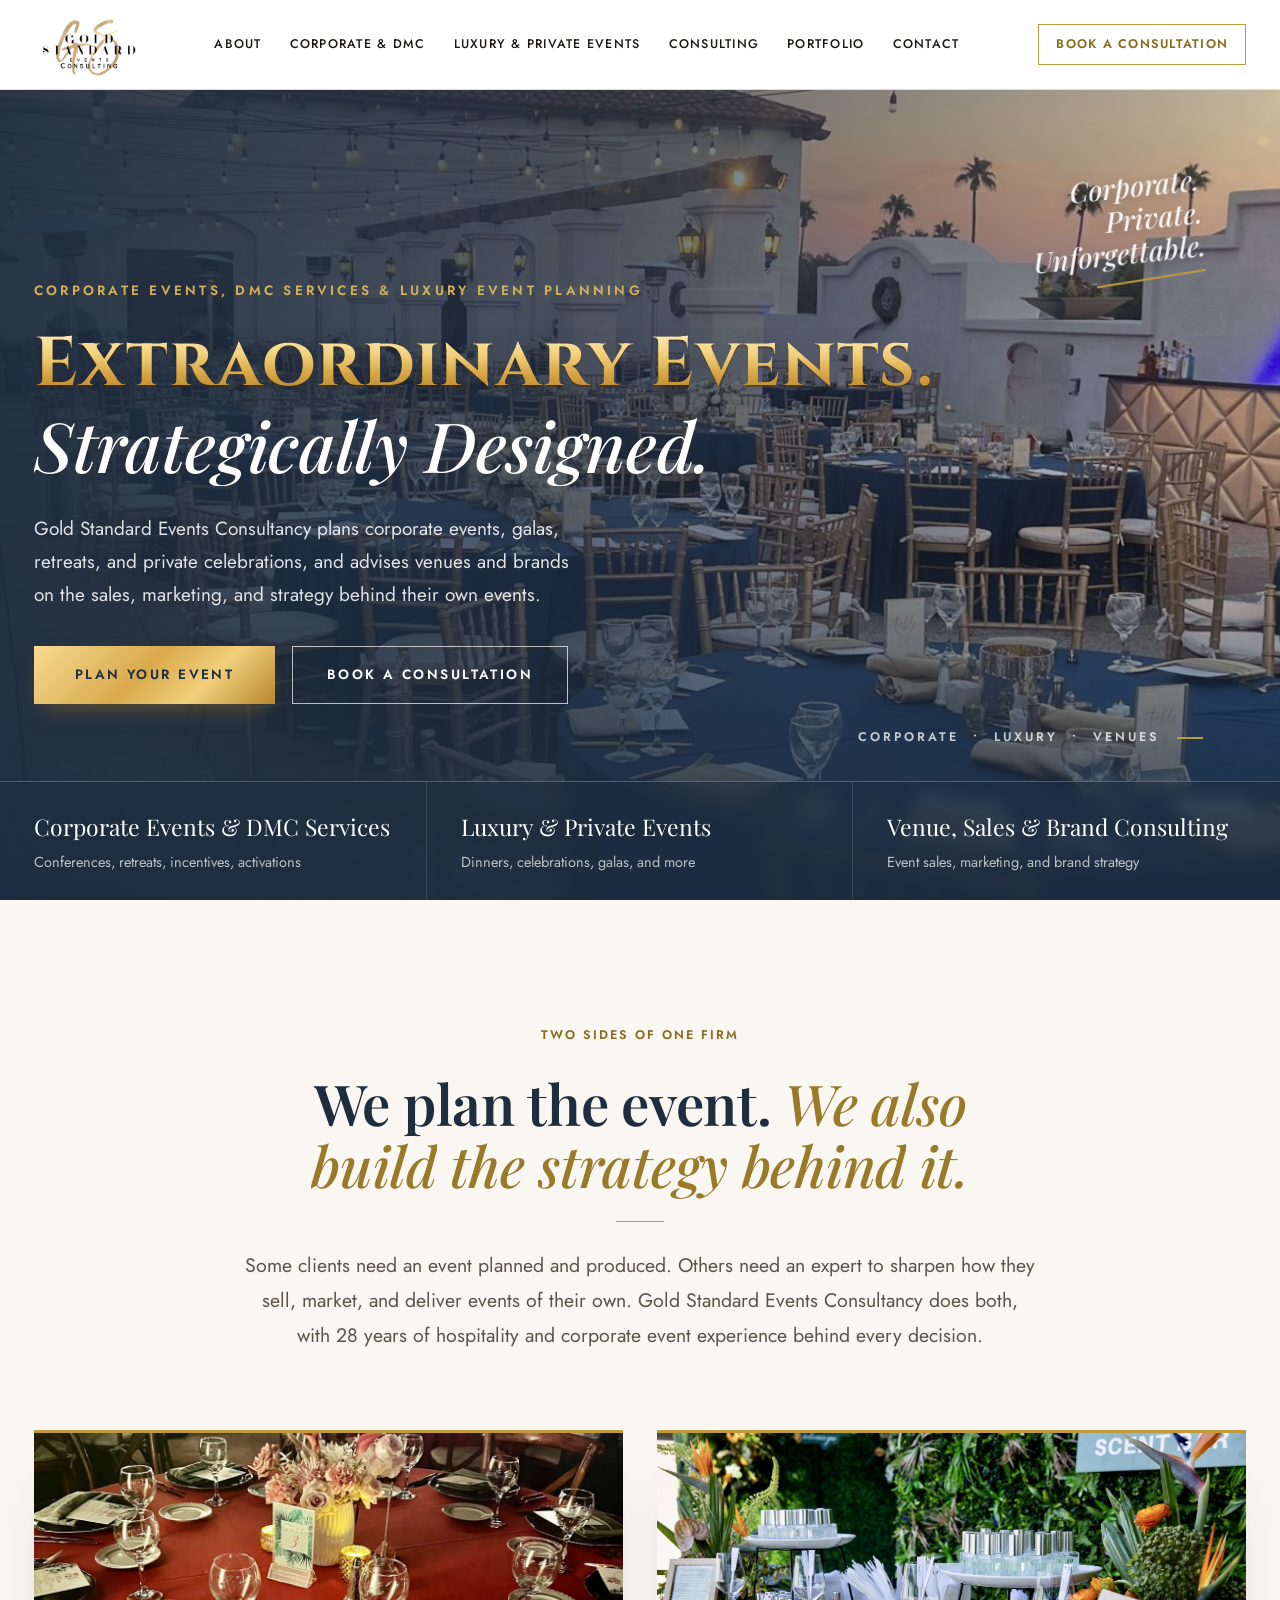
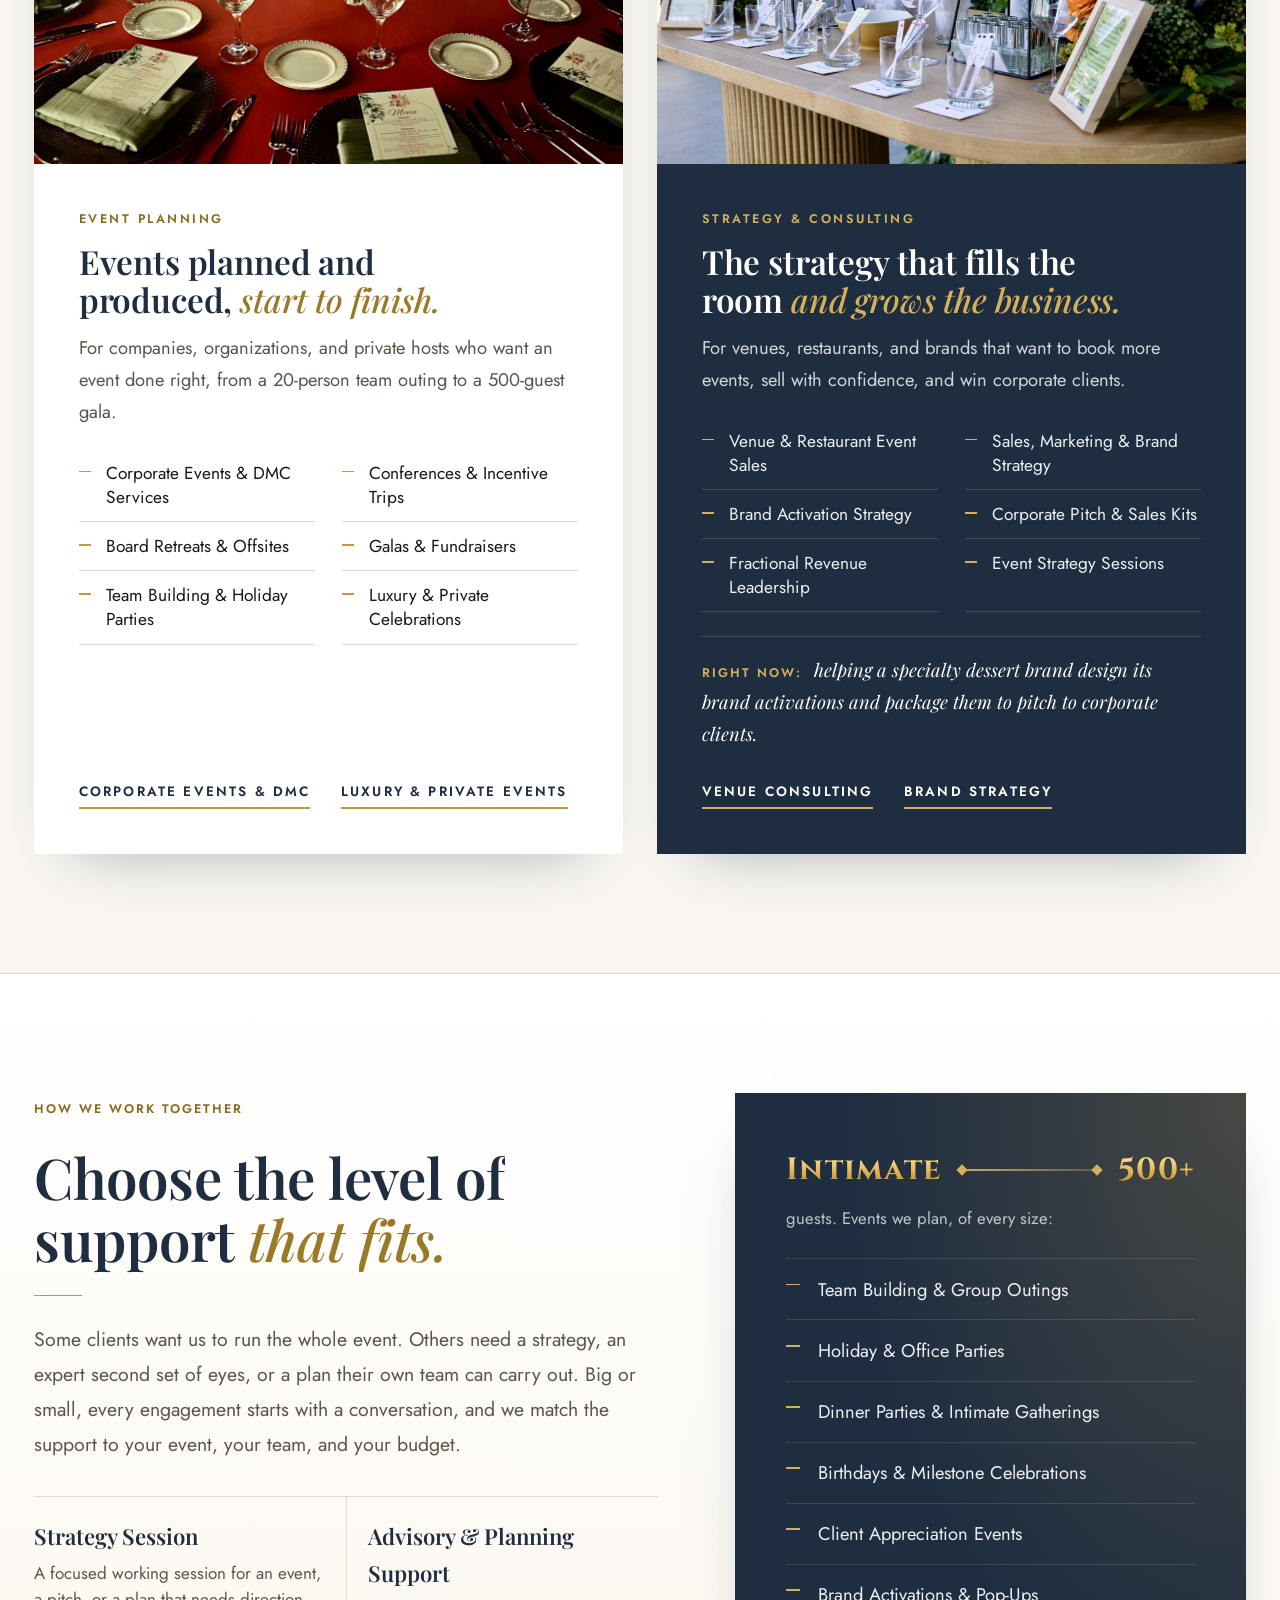
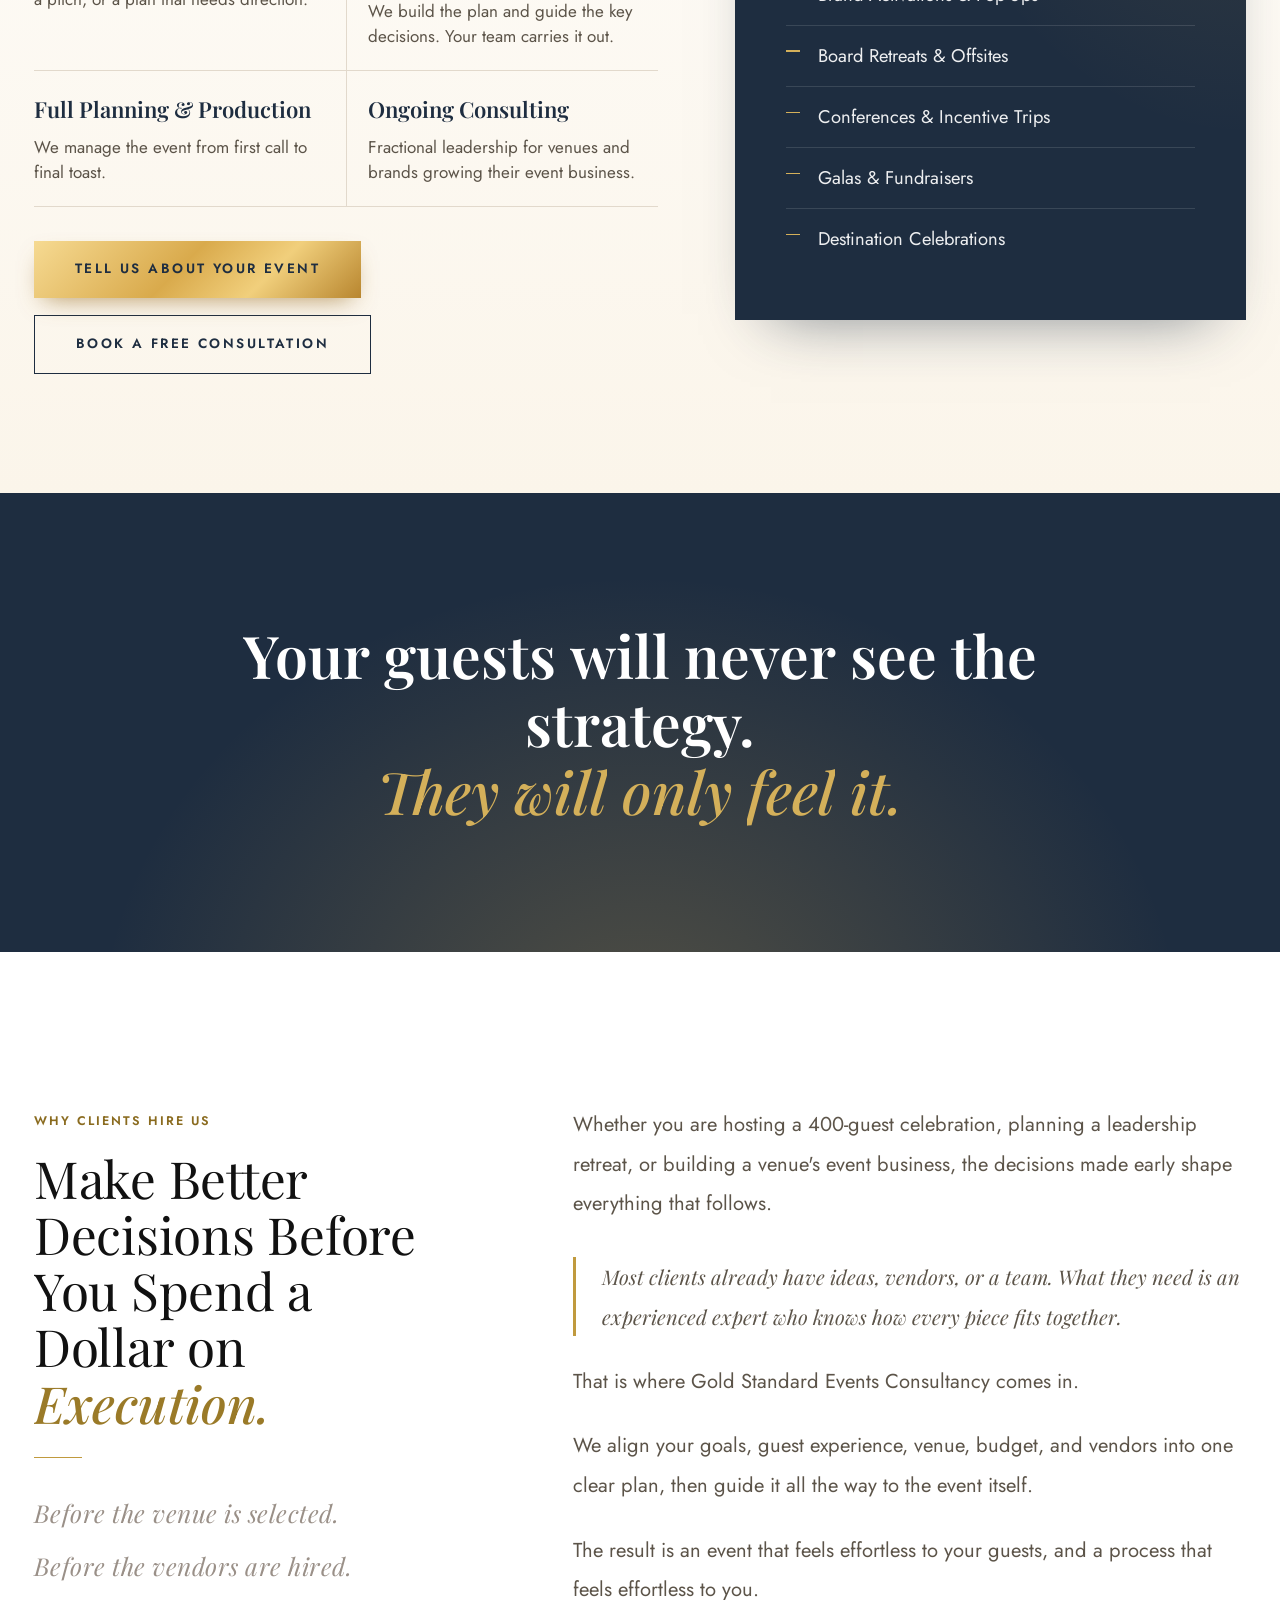
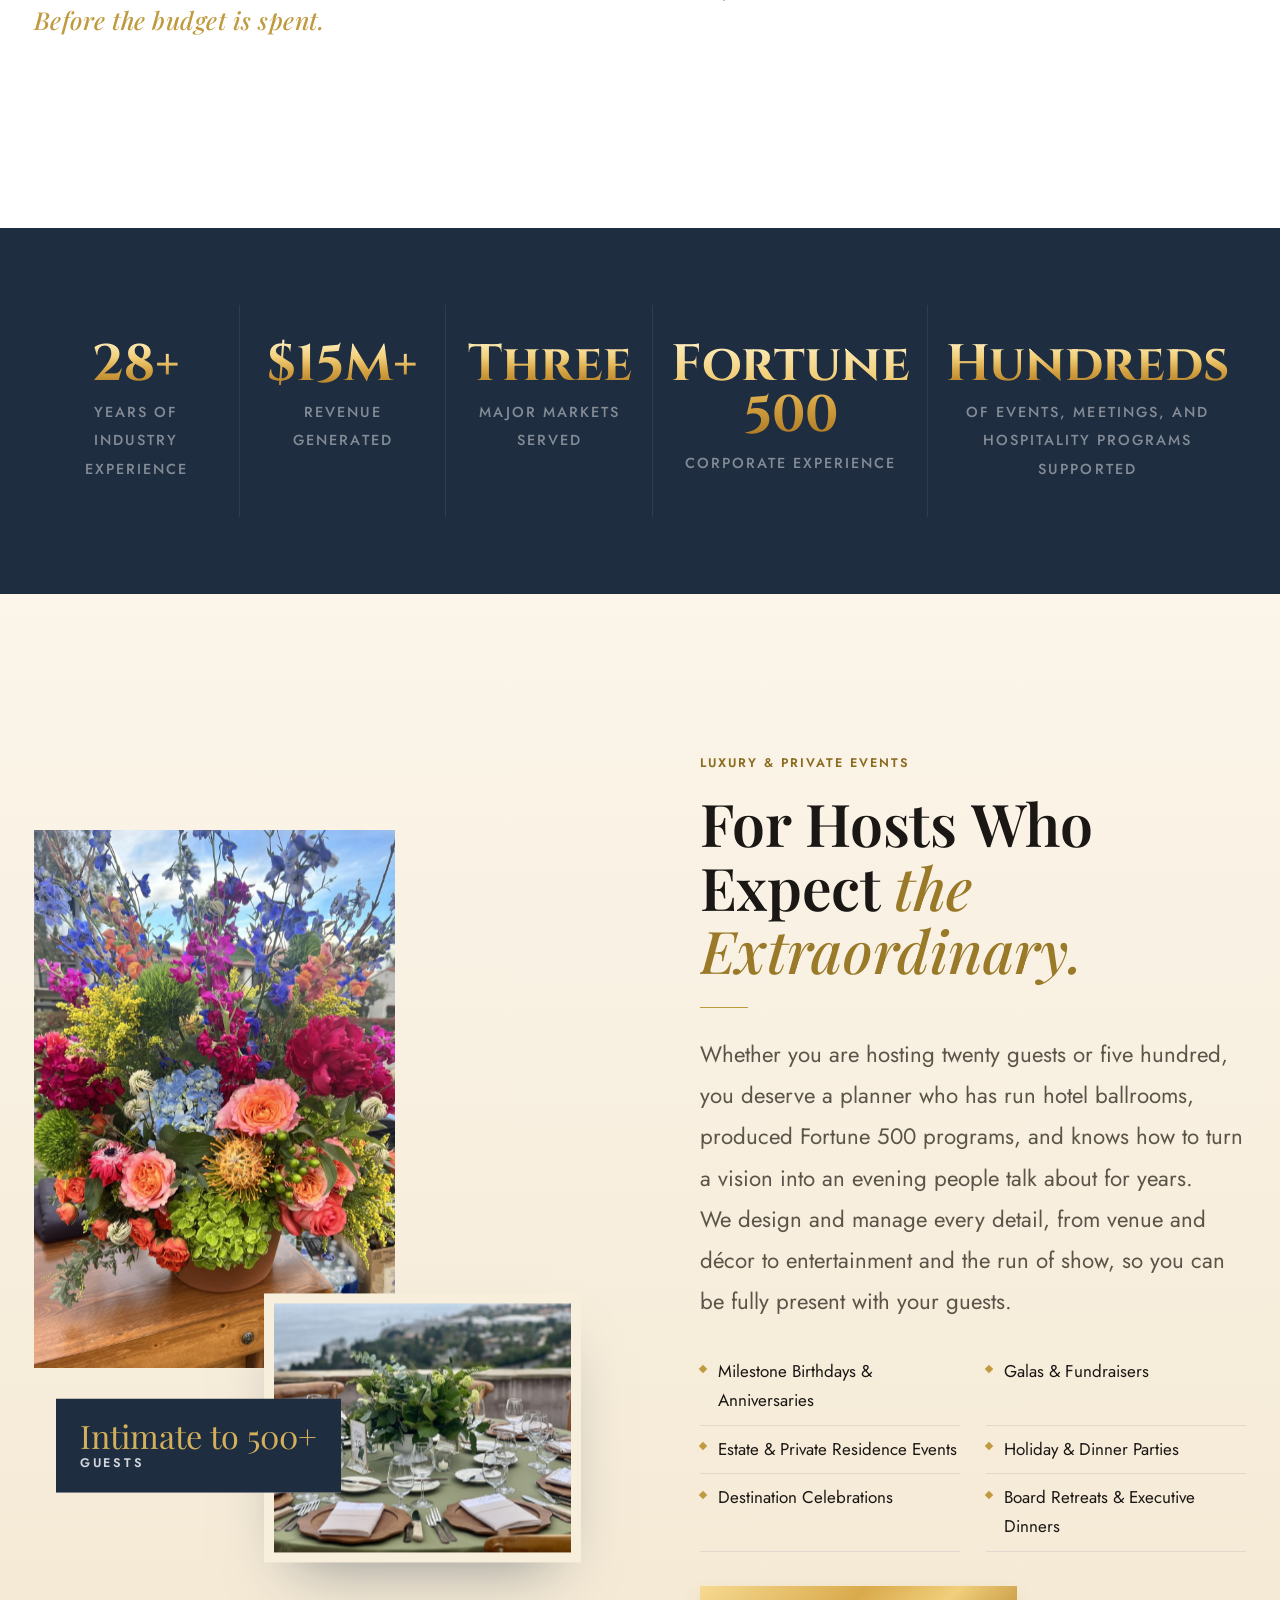
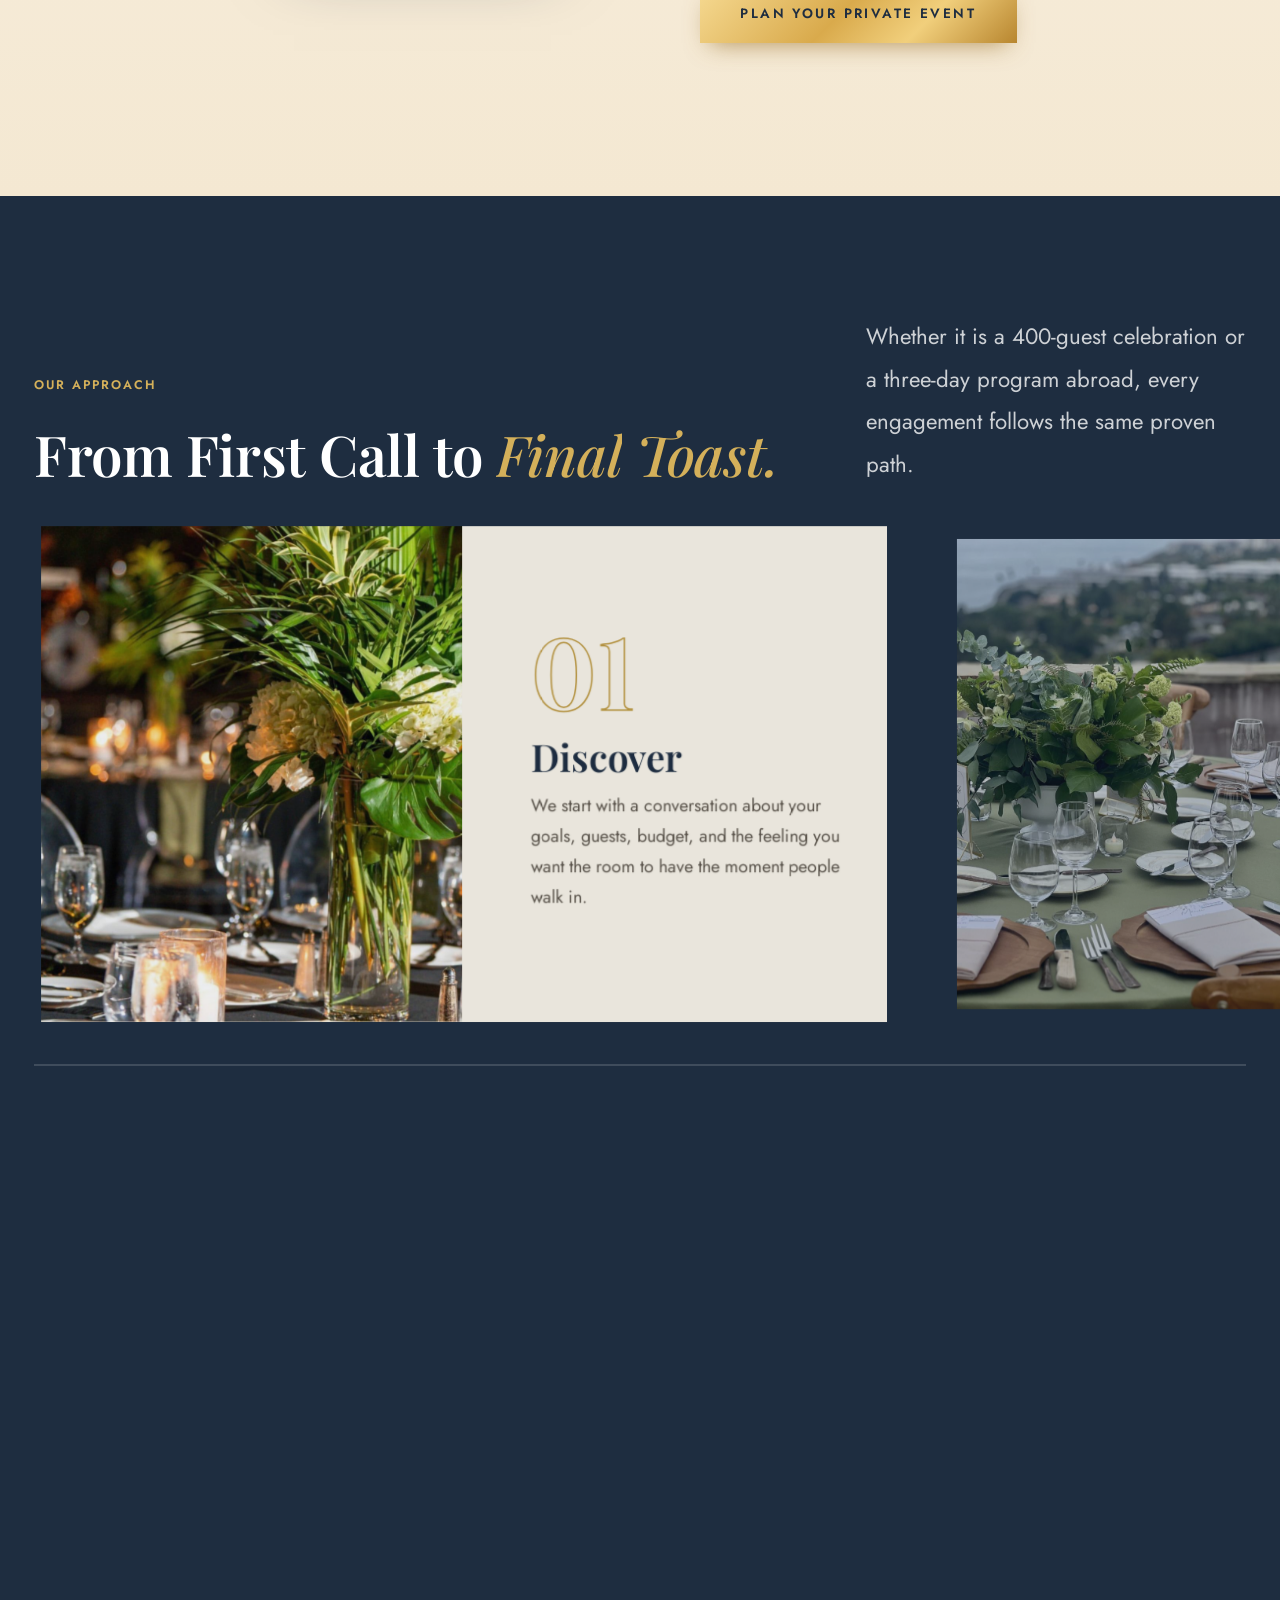
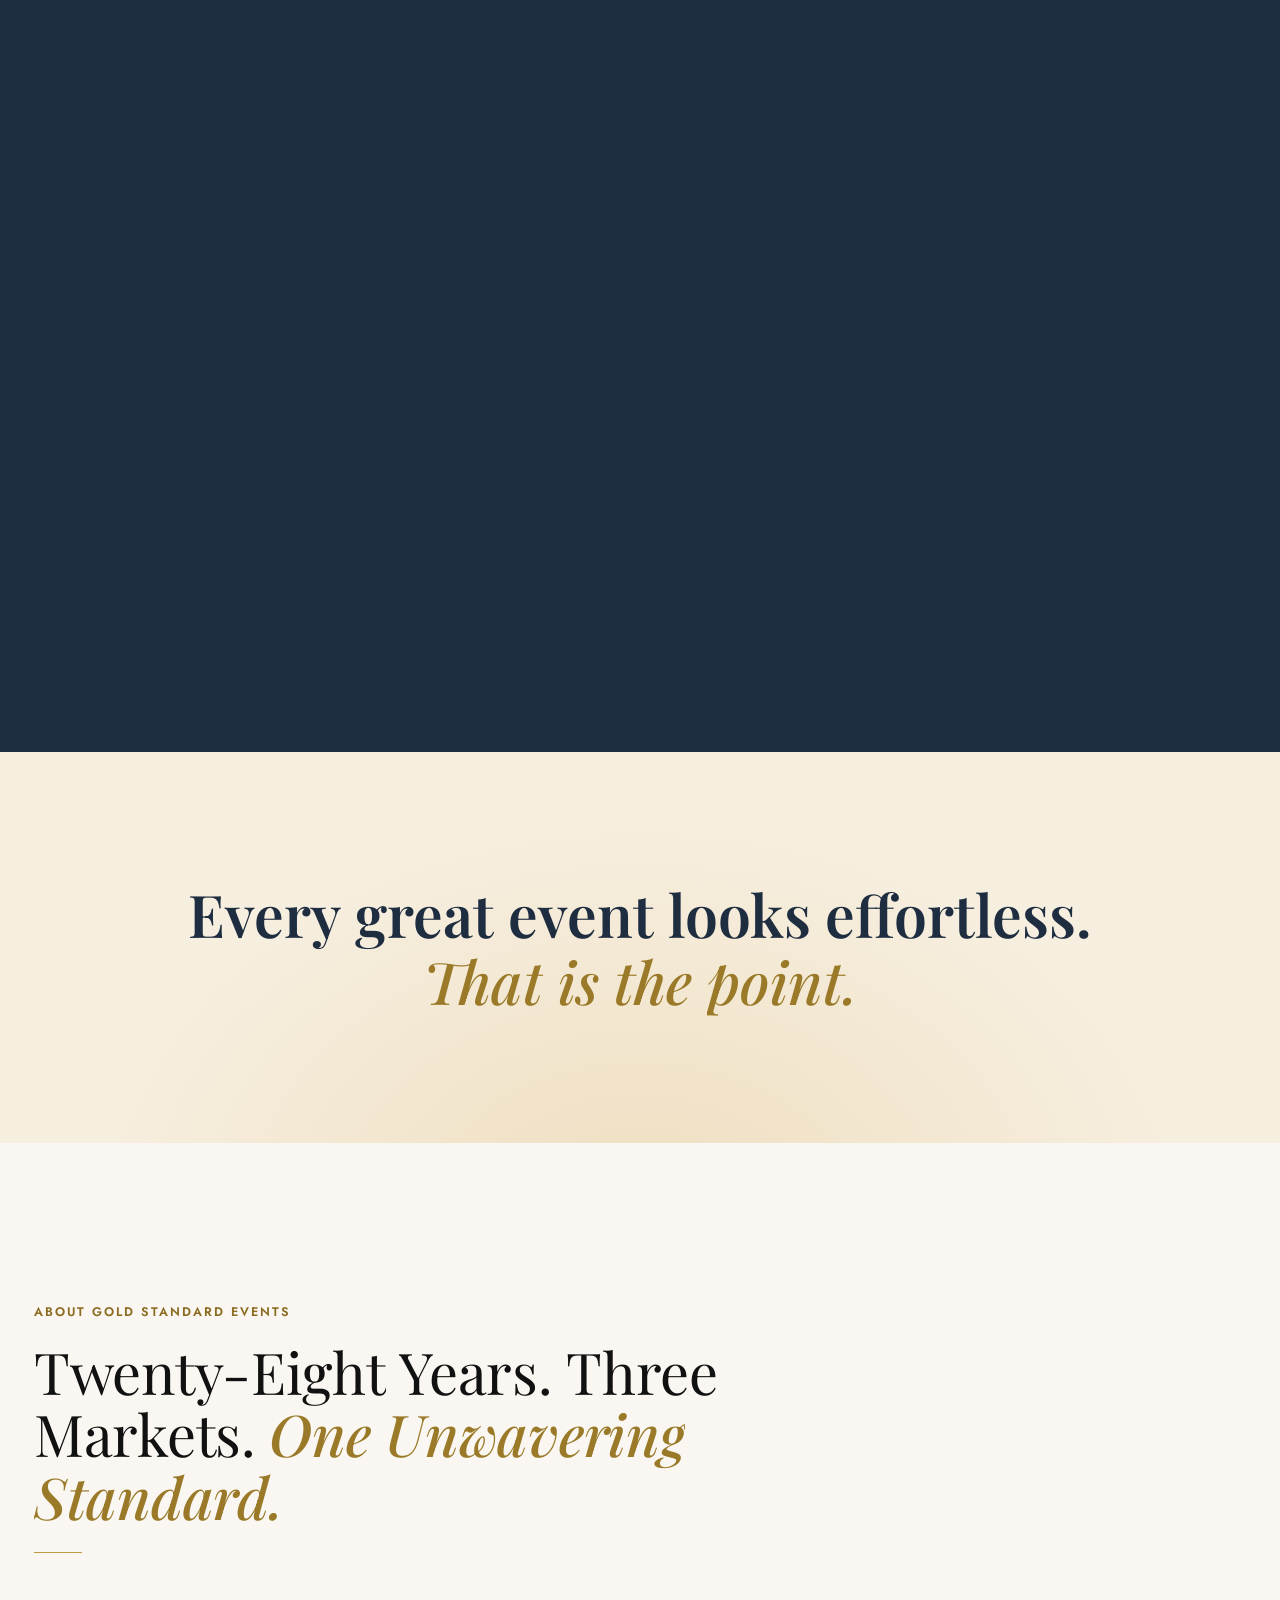
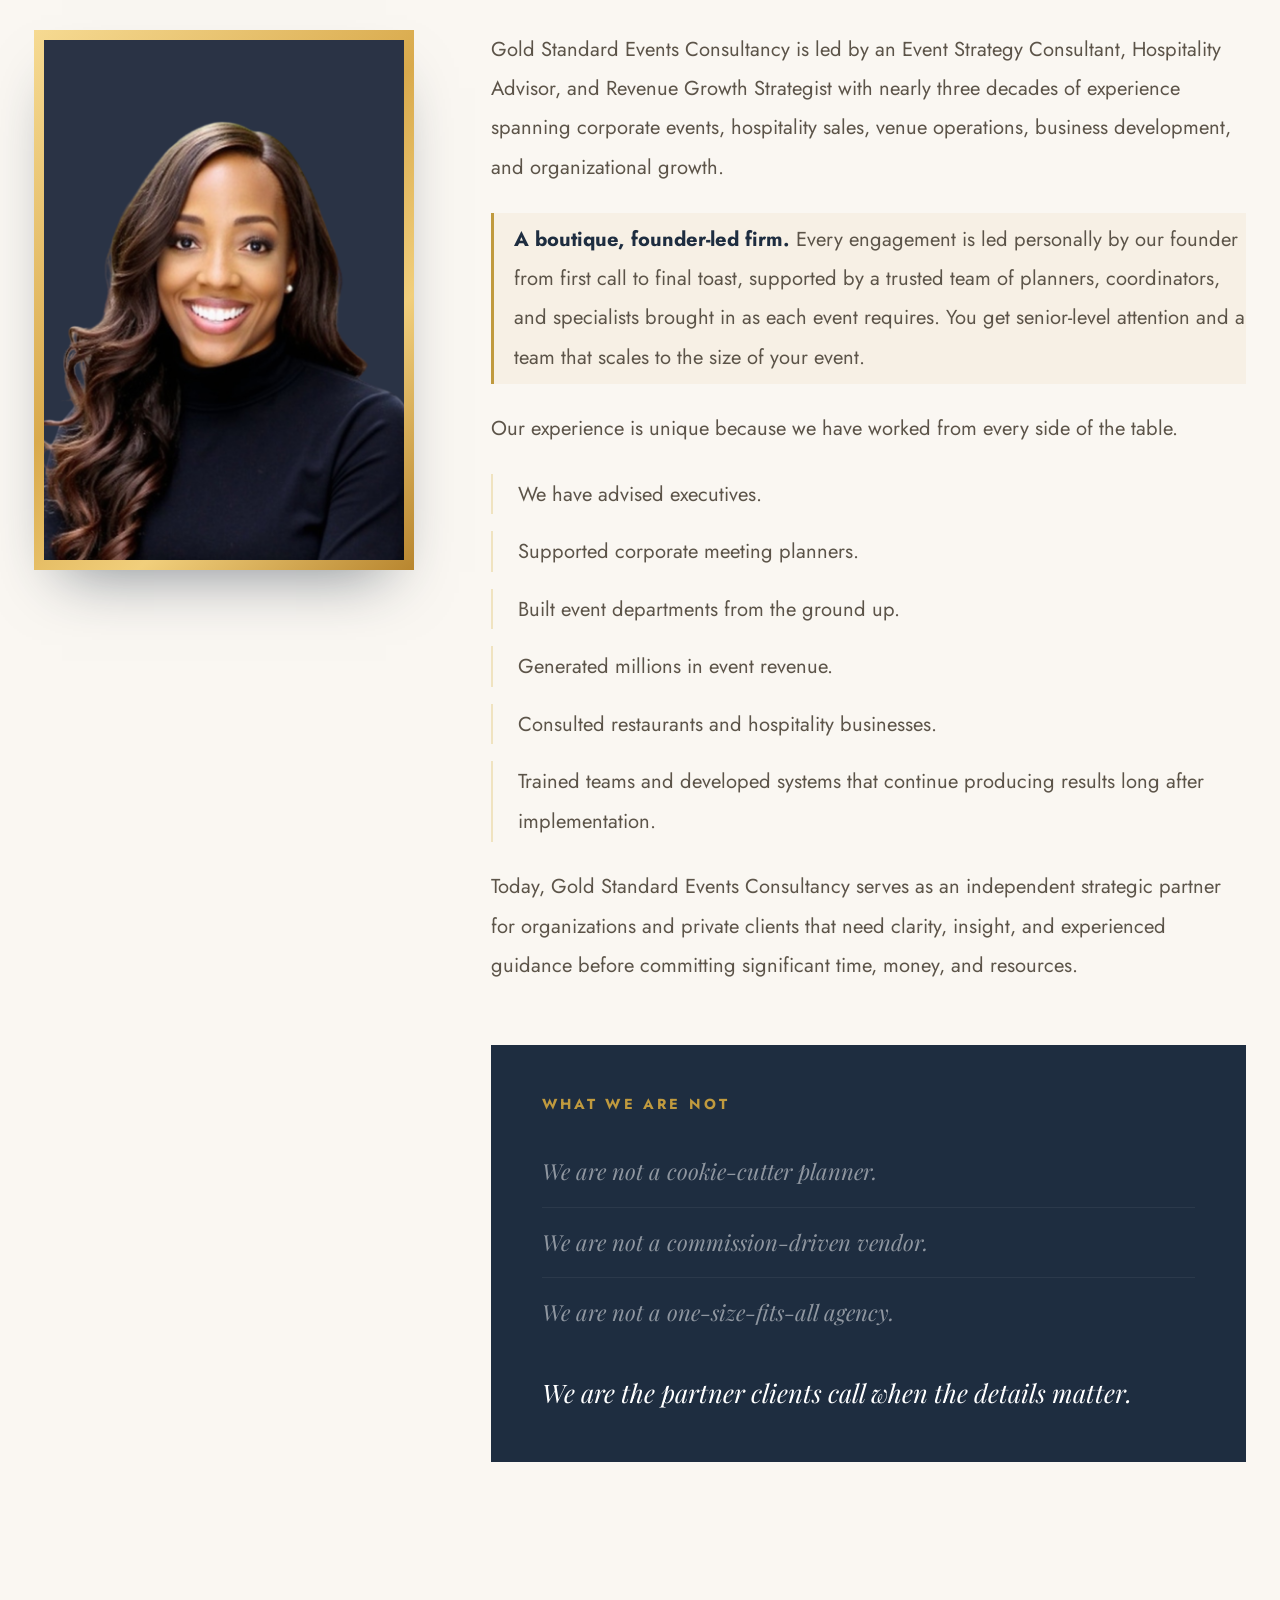
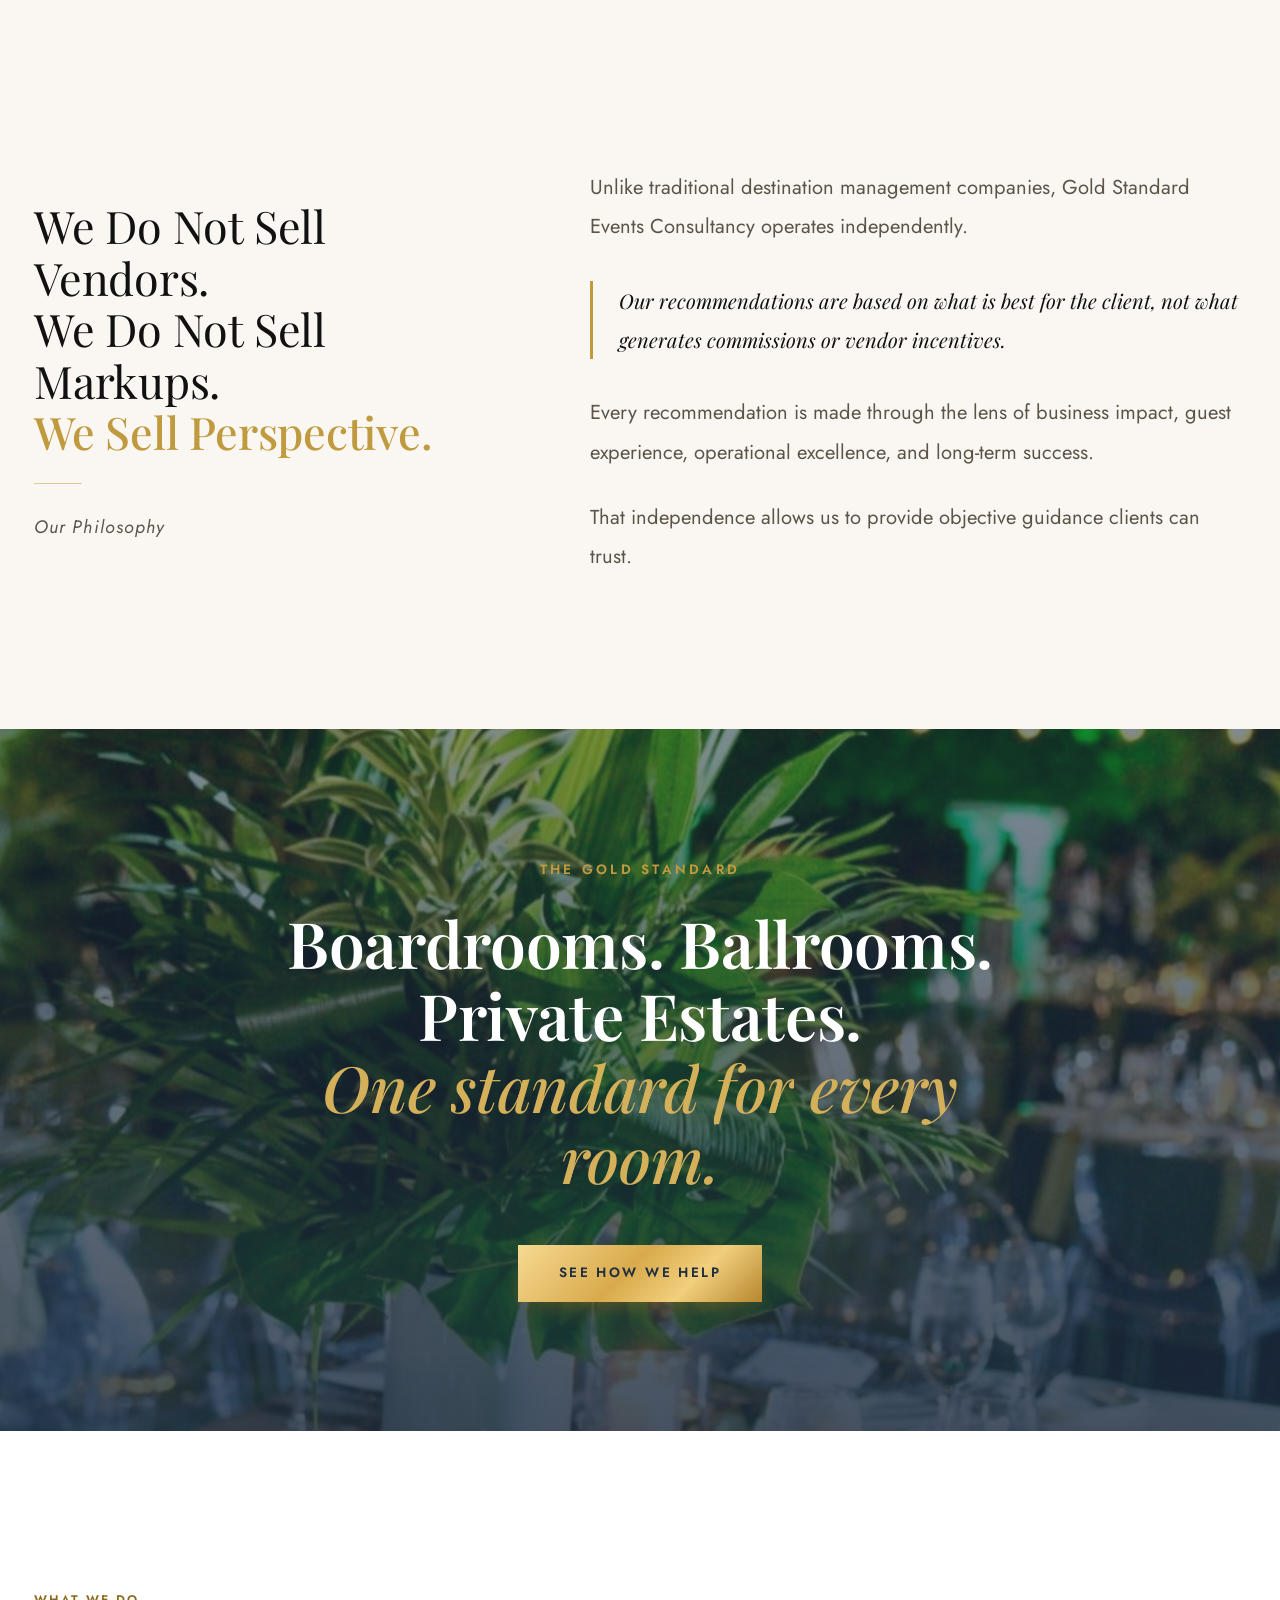
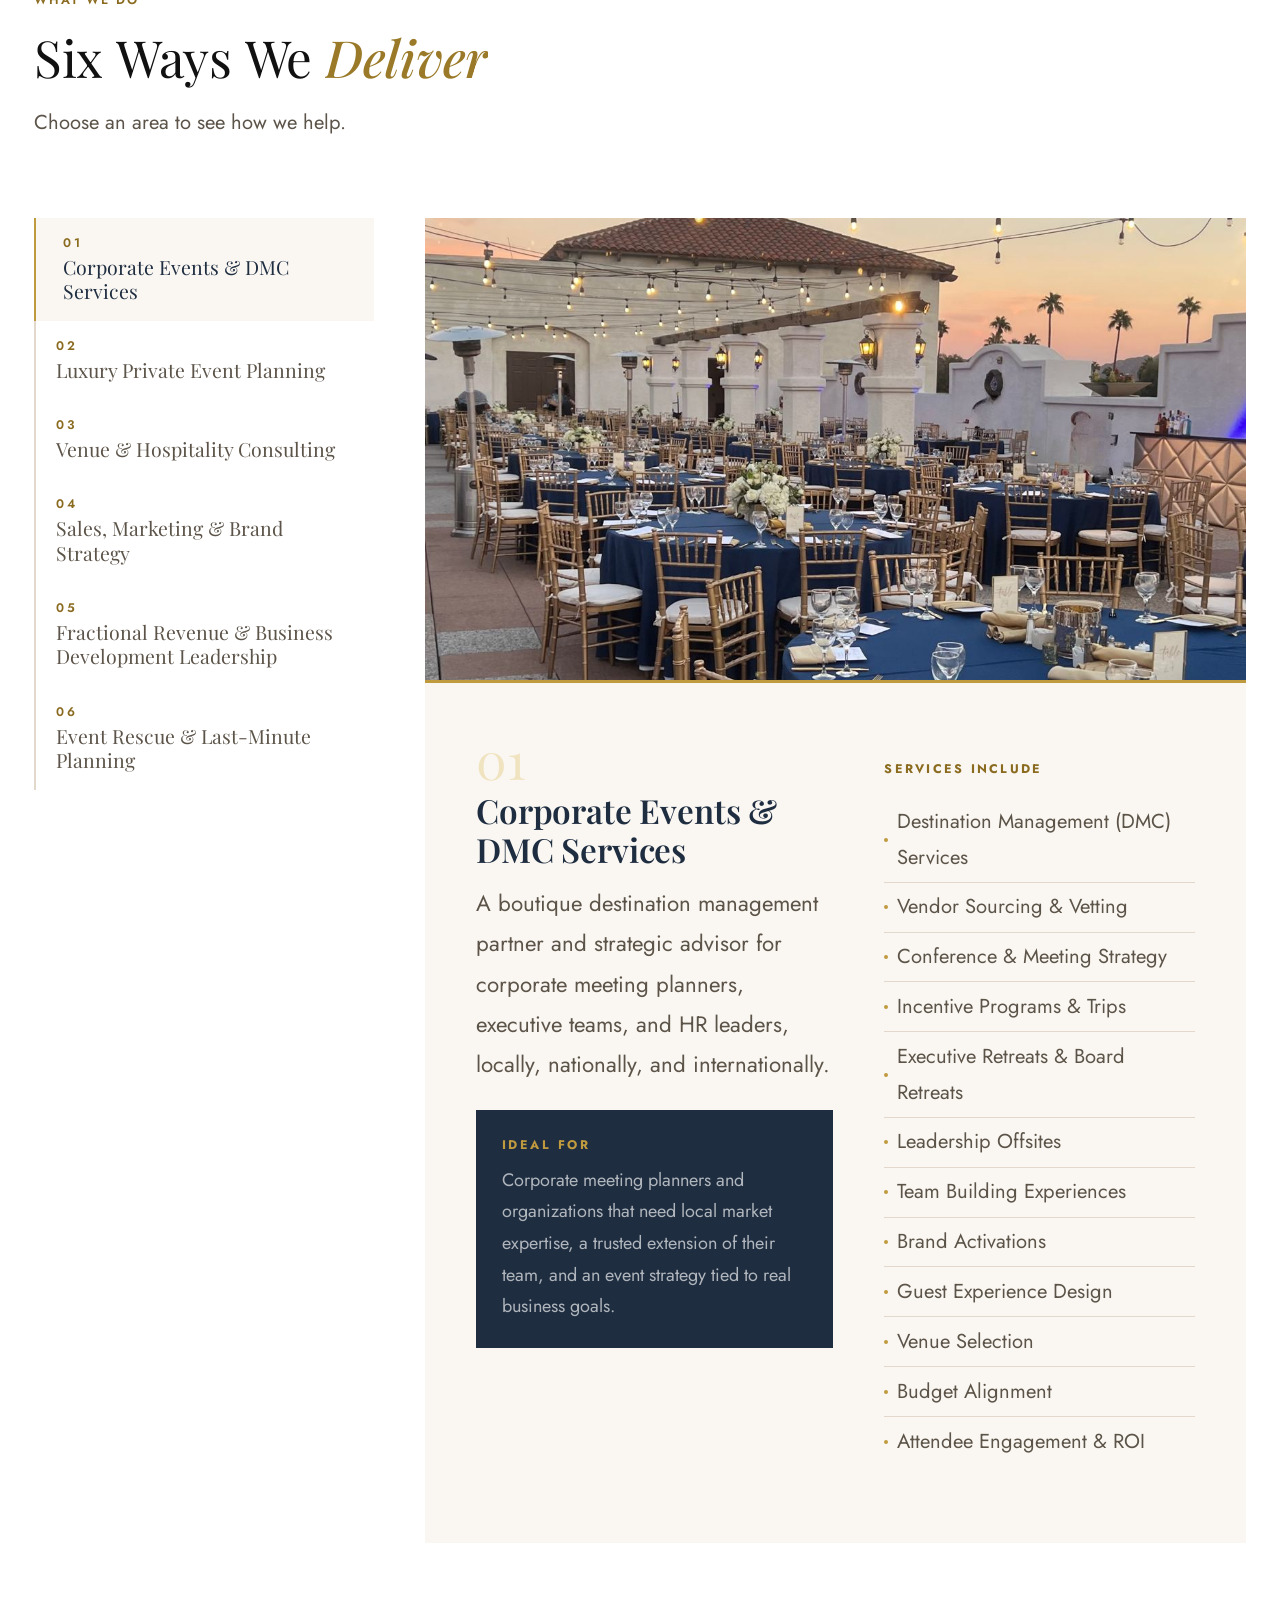
==== index.html @ 354414ff "Website v6 update" ====
<!DOCTYPE html>
<html lang="en">
<head>
  <meta charset="UTF-8" />
  <meta name="viewport" content="width=device-width, initial-scale=1.0" />
  <title>Gold Standard Events Consultancy | Corporate Event Strategy, DMC &amp; Luxury Event Planning</title>
  <meta name="description" content="Corporate event strategy and DMC services, luxury private event planning, event rescue, and venue, sales, and brand consulting. Serving clients nationally and internationally." />
  <meta name="keywords" content="Gold Standard Events Consultancy, corporate event strategy, boutique DMC, destination management company, corporate event planner, luxury event planner, luxury private event planning, gala planning, board retreat planning, incentive trip planning, event rescue, last minute event planner, venue consulting, restaurant event consulting, fractional director of events, event sales strategy, hospitality brand strategy" />
  <meta name="author" content="Gold Standard Events Consultancy" />
  <meta name="robots" content="index, follow" />
  <link rel="canonical" href="https://gseventsco.com/" />
  <meta property="og:title" content="Gold Standard Events Consultancy | Corporate, Venue &amp; Private Event Strategy" />
  <meta property="og:description" content="28+ years and $15M+ in event revenue. Corporate event strategy and DMC services, luxury private events, event rescue, and venue consulting, nationally and internationally." />
  <meta property="og:url" content="https://gseventsco.com/" />
  <meta property="og:type" content="website" />
  <meta property="og:image" content="https://gseventsco.com/assets/images/web/lux-sunset-dinner.jpg" />
  <meta property="og:site_name" content="Gold Standard Events Consultancy" />
  <meta name="twitter:card" content="summary_large_image" />
  <meta name="twitter:title" content="Gold Standard Events Consultancy | Corporate, Venue &amp; Private Event Strategy" />
  <meta name="twitter:description" content="Corporate event strategy, DMC advisory, venue consulting, and private and executive events." />
  <meta name="twitter:image" content="https://gseventsco.com/assets/images/web/lux-sunset-dinner.jpg" />
  <link rel="icon" href="assets/images/logo-1.png" type="image/png" />
  <script type="application/ld+json">
  {
    "@context": "https://schema.org",
    "@type": ["ProfessionalService", "LocalBusiness"],
    "name": "Gold Standard Events Consultancy",
    "alternateName": ["GS Events", "Gold Standard Events"],
    "url": "https://gseventsco.com/",
    "logo": "https://gseventsco.com/assets/images/logo-gs-final.png",
    "image": "https://gseventsco.com/assets/images/web/lux-sunset-dinner.jpg",
    "email": "jennifer@gseventsco.com",
    "description": "Strategic event consulting for corporations, venues, and private clients: corporate event strategy, DMC advisory, venue and restaurant consulting, sales and marketing strategy, private and executive events, and Event Rescue.",
        "areaServed": ["United States", "International"],
    "knowsAbout": ["Luxury event planning", "Galas", "Brand strategy", "Corporate event strategy", "Destination management (DMC) advisory", "Venue consulting", "Restaurant private events", "Event sales strategy", "Board retreats", "Executive offsites", "Private events", "Team building", "Brand activations", "Conferences", "Incentive programs"],
    "makesOffer": [
      {"@type": "Offer", "itemOffered": {"@type": "Service", "name": "Corporate Event Strategy & DMC Services"}},
      {"@type": "Offer", "itemOffered": {"@type": "Service", "name": "Venue & Hospitality Consulting"}},
      {"@type": "Offer", "itemOffered": {"@type": "Service", "name": "Fractional Revenue & Business Development Leadership"}},
      {"@type": "Offer", "itemOffered": {"@type": "Service", "name": "Sales, Marketing & Brand Strategy"}},
      {"@type": "Offer", "itemOffered": {"@type": "Service", "name": "Luxury Private Event Planning"}},
      {"@type": "Offer", "itemOffered": {"@type": "Service", "name": "Last-Minute Event Planning"}},
      {"@type": "Offer", "itemOffered": {"@type": "Service", "name": "Event Rescue Strategy Session"}, "price": "495", "priceCurrency": "USD"}
    ]
  }
  </script>
  <link rel="preconnect" href="https://fonts.googleapis.com" />
  <link rel="preconnect" href="https://fonts.gstatic.com" crossorigin />
  <link href="https://fonts.googleapis.com/css2?family=Cinzel:wght@500;600;700&family=Playfair+Display:ital,wght@0,500;0,600;0,700;1,500;1,600&family=Jost:wght@400;500;600&display=swap" rel="stylesheet" />
  <link rel="stylesheet" href="css/style.css" />
  <link rel="stylesheet" href="css/site.css" />
</head>
<body>

<!-- ══════════════════════════════════════════════
     NAVIGATION
══════════════════════════════════════════════ -->
<nav class="nav nav--scrolled" id="main-nav">
  <div class="nav__inner">
    <a href="#home" class="nav__logo">
      <img src="assets/images/logo-gs-final.png" alt="Gold Standard Events Consultancy" id="nav-logo" />
    </a>
    <div class="nav__links">
      <a href="#about"       class="nav__link">About</a>
      <a href="#services"    class="nav__link" data-tab="corporate">Corporate &amp; DMC</a>
      <a href="#luxury"      class="nav__link">Luxury &amp; Private Events</a>
      <a href="#services"    class="nav__link" data-tab="venue">Consulting</a>
      <a href="#engagements" class="nav__link">Portfolio</a>
      <a href="#contact"     class="nav__link">Contact</a>
    </div>
    <a href="https://calendly.com/jennifer-gseventsco/30min" target="_blank" class="nav__cta">Book a Consultation</a>
    <button class="nav__toggle" aria-label="Open menu" id="menu-toggle">
      <span></span><span></span><span></span>
    </button>
  </div>
</nav>

<div class="nav-overlay" id="nav-overlay">
  <button class="nav-overlay__close" id="menu-close">✕</button>
  <a href="#about"       class="nav-overlay__link">About</a>
  <a href="#services"    class="nav-overlay__link" data-tab="corporate">Corporate &amp; DMC</a>
  <a href="#luxury"      class="nav-overlay__link">Luxury &amp; Private Events</a>
  <a href="#services"    class="nav-overlay__link" data-tab="venue">Consulting</a>
  <a href="#every-event" class="nav-overlay__link">How We Work Together</a>
  <a href="#services"    class="nav-overlay__link">Services</a>
  <a href="#event-rescue" class="nav-overlay__link">Event Rescue</a>
  <a href="#engagements" class="nav-overlay__link">Portfolio</a>
  <a href="faq.html"     class="nav-overlay__link">FAQ</a>
  <a href="#contact"     class="nav-overlay__link">Contact</a>
</div>


<!-- ══════════════════════════════════════════════
     HERO
══════════════════════════════════════════════ -->
<section class="hero-lux" id="home">
  <div class="hero-lux__slides" aria-hidden="false">
      <img src="assets/images/web/lux-sunset-dinner.jpg" alt="Sunset dinner on a resort terrace" class="is-on" />
      <img src="assets/images/web/lux-candlelit-dinner.jpg" alt="Candlelit gala tables with tropical florals" />
      <img src="assets/images/web/lux-garden-gazebo.jpg" alt="Garden gazebo dinner reception" loading="lazy" />
      <img src="assets/images/web/lux-oceanview-terrace.jpg" alt="Oceanview terrace event set for dinner" loading="lazy" />
      <img src="assets/images/web/lux-white-lounge.jpg" alt="Modern lounge setup for an evening event" loading="lazy" />
  </div>
  <div class="hero-lux__shade"></div>
  <p class="hero-lux__script" aria-hidden="true">Corporate.<br />Private.<br />Unforgettable.<span class="swash"></span></p>
  <p class="hero-lux__mark" aria-hidden="true">Corporate &nbsp;&bull;&nbsp; Luxury &nbsp;&bull;&nbsp; Venues <span class="dash"></span></p>
  <div class="hero-lux__content">
    <span class="hero-lux__eyebrow">Corporate Events, DMC Services &amp; Luxury Event Planning</span>
    <h1 class="hero-lux__title">
      <span class="ln"><span class="gilt">Extraordinary Events.</span></span>
      <span class="ln"><span><em>Strategically Designed.</em></span></span>
    </h1>
    <p class="hero-lux__sub">Gold Standard Events Consultancy plans corporate events, galas, retreats, and private celebrations, and advises venues and brands on the sales, marketing, and strategy behind their own events.</p>
    <div class="hero-lux__actions">
      <a href="#contact" class="btn--hero-gold">Plan Your Event</a>
      <a href="https://calendly.com/jennifer-gseventsco/30min" target="_blank" class="hero-lux__ghost">Book a Consultation</a>
    </div>
  </div>
  <div class="hero-lux__paths">
    <a href="#services" data-tab="corporate"><span class="hero-lux__path-t">Corporate Events &amp; DMC Services</span><span class="hero-lux__path-d">Conferences, retreats, incentives, activations</span></a>
    <a href="#luxury"><span class="hero-lux__path-t">Luxury &amp; Private Events</span><span class="hero-lux__path-d">Dinners, celebrations, galas, and more</span></a>
    <a href="#services" data-tab="venue"><span class="hero-lux__path-t">Venue, Sales &amp; Brand Consulting</span><span class="hero-lux__path-d">Event sales, marketing, and brand strategy</span></a>
  </div>
</section>




<section class="sides" id="what-we-do" aria-labelledby="sidesTitle">
  <div class="sides__head">
    <span class="eyebrow">Two Sides of One Firm</span>
    <h2 id="sidesTitle" class="split">We plan the event. <em>We also build the strategy behind it.</em></h2>
    <div class="rule rule--center"></div>
    <p>Some clients need an event planned and produced. Others need an expert to sharpen how they sell, market, and deliver events of their own. Gold Standard Events Consultancy does both, with 28 years of hospitality and corporate event experience behind every decision.</p>
  </div>
  <div class="sides__grid">
    <article class="side fade-up">
      <div class="side__img"><img src="assets/images/web/lux-gala-redlinens.jpg" alt="Gala dinner with red linens and gold place settings" loading="lazy" /></div>
      <div class="side__body">
        <span class="side__label">Event Planning</span>
        <h3>Events planned and produced, <em>start to finish.</em></h3>
        <p>For companies, organizations, and private hosts who want an event done right, from a 20-person team outing to a 500-guest gala.</p>
        <ul class="side__list">
          <li>Corporate Events &amp; DMC Services</li>
          <li>Conferences &amp; Incentive Trips</li>
          <li>Board Retreats &amp; Offsites</li>
          <li>Galas &amp; Fundraisers</li>
          <li>Team Building &amp; Holiday Parties</li>
          <li>Luxury &amp; Private Celebrations</li>
        </ul>
        <div class="side__links">
          <a href="#services" data-tab="corporate" class="side__link">Corporate Events &amp; DMC</a>
          <a href="#luxury" class="side__link">Luxury &amp; Private Events</a>
        </div>
      </div>
    </article>
    <article class="side side--dark fade-up delay-1">
      <div class="side__img"><img src="assets/images/web/lux-tasting.jpg" alt="Custom scent bar activation designed for a brand at a rooftop reception" loading="lazy" /></div>
      <div class="side__body">
        <span class="side__label">Strategy &amp; Consulting</span>
        <h3>The strategy that fills the room <em>and grows the business.</em></h3>
        <p>For venues, restaurants, and brands that want to book more events, sell with confidence, and win corporate clients.</p>
        <ul class="side__list">
          <li>Venue &amp; Restaurant Event Sales</li>
          <li>Sales, Marketing &amp; Brand Strategy</li>
          <li>Brand Activation Strategy</li>
          <li>Corporate Pitch &amp; Sales Kits</li>
          <li>Fractional Revenue Leadership</li>
          <li>Event Strategy Sessions</li>
        </ul>
        <p class="side__example"><strong>Right now:</strong> helping a specialty dessert brand design its brand activations and package them to pitch to corporate clients.</p>
        <div class="side__links">
          <a href="#services" data-tab="venue" class="side__link">Venue Consulting</a>
          <a href="#services" data-tab="brand" class="side__link">Brand Strategy</a>
        </div>
      </div>
    </article>
  </div>
</section>

<section class="every" id="every-event" aria-labelledby="everyTitle">
  <div class="every__inner">
    <div class="every__copy">
      <span class="eyebrow">How We Work Together</span>
      <h2 id="everyTitle" class="split">Choose the level of support <em>that fits.</em></h2>
      <div class="rule"></div>
      <p>Some clients want us to run the whole event. Others need a strategy, an expert second set of eyes, or a plan their own team can carry out. Big or small, every engagement starts with a conversation, and we match the support to your event, your team, and your budget.</p>
      <div class="every__ways">
        <div><strong>Strategy Session</strong><span>A focused working session for an event, a pitch, or a plan that needs direction.</span></div>
        <div><strong>Advisory &amp; Planning Support</strong><span>We build the plan and guide the key decisions. Your team carries it out.</span></div>
        <div><strong>Full Planning &amp; Production</strong><span>We manage the event from first call to final toast.</span></div>
        <div><strong>Ongoing Consulting</strong><span>Fractional leadership for venues and brands growing their event business.</span></div>
      </div>
      <div class="every__actions">
        <a href="#contact" class="btn--hero-gold">Tell Us About Your Event</a>
        <a href="https://calendly.com/jennifer-gseventsco/30min" target="_blank" rel="noopener" class="btn--hero-outline">Book a Free Consultation</a>
      </div>
    </div>
    <div class="every__list">
      <div class="every__scale" aria-hidden="true"><span>Intimate</span><i></i><span>500+</span></div>
      <p class="every__scale-cap">guests. Events we plan, of every size:</p>
      <ul>
        <li>Team Building &amp; Group Outings</li>
        <li>Holiday &amp; Office Parties</li>
        <li>Dinner Parties &amp; Intimate Gatherings</li>
        <li>Birthdays &amp; Milestone Celebrations</li>
        <li>Client Appreciation Events</li>
        <li>Brand Activations &amp; Pop-Ups</li>
        <li>Board Retreats &amp; Offsites</li>
        <li>Conferences &amp; Incentive Trips</li>
        <li>Galas &amp; Fundraisers</li>
        <li>Destination Celebrations</li>
      </ul>
    </div>
  </div>
</section>


<section class="statement" aria-label="Our promise">
  <p class="statement__line split">Your guests will never see the strategy.</p>
  <p class="statement__line statement__line--gold split"><em>They will only feel it.</em></p>
</section>


<!-- ══════════════════════════════════════════════
     WHY ORGANIZATIONS HIRE US
══════════════════════════════════════════════ -->
<section class="why-us" id="why-us">
  <div class="why-us__inner">

    <div class="why-us__left fade-in">
      <span class="eyebrow">Why Clients Hire Us</span>
      <h2 class="split">Make Better Decisions Before You Spend a Dollar on <em>Execution.</em></h2>
      <div class="rule"></div>
      <div class="hero-v2__before">
        <span class="hero-v2__before-line">Before the venue is selected.</span>
        <span class="hero-v2__before-line">Before the vendors are hired.</span>
        <span class="hero-v2__before-line hero-v2__before-line--last">Before the budget is spent.</span>
      </div>
    </div>

    <div class="why-us__right fade-up">
      <p>Whether you are hosting a 400-guest celebration, planning a leadership retreat, or building a venue's event business, the decisions made early shape everything that follows.</p>
      <p class="why-us__highlight">Most clients already have ideas, vendors, or a team. What they need is an experienced expert who knows how every piece fits together.</p>
      <p>That is where Gold Standard Events Consultancy comes in.</p>
      <p>We align your goals, guest experience, venue, budget, and vendors into one clear plan, then guide it all the way to the event itself.</p>
      <p>The result is an event that feels effortless to your guests, and a process that feels effortless to you.</p>
    </div>

  </div>
</section>


<!-- ══════════════════════════════════════════════
     RESULTS STRIP
══════════════════════════════════════════════ -->
<div class="results-strip">
  <div class="results-strip__inner">
    <div class="results-strip__item fade-up">
      <span class="results-strip__num" data-count="28" data-suffix="+">28+</span>
      <span class="results-strip__label">Years of Industry Experience</span>
    </div>
    <div class="results-strip__item fade-up delay-1">
      <span class="results-strip__num" data-count="15" data-prefix="$" data-suffix="M+">$15M+</span>
      <span class="results-strip__label">Revenue Generated</span>
    </div>
    <div class="results-strip__item fade-up delay-2">
      <span class="results-strip__num">Three</span>
      <span class="results-strip__label">Major Markets Served</span>
    </div>
    <div class="results-strip__item fade-up delay-3">
      <span class="results-strip__num">Fortune 500</span>
      <span class="results-strip__label">Corporate Experience</span>
    </div>
    <div class="results-strip__item fade-up">
      <span class="results-strip__num">Hundreds</span>
      <span class="results-strip__label">Of Events, Meetings, and Hospitality Programs Supported</span>
    </div>
  </div>
</div>


<section class="lux" id="luxury" aria-labelledby="luxTitle">
  <div class="lux__inner">
    <div class="lux__media">
      <div class="lux__img lux__img--main" data-speed="0.06"><img src="assets/images/web/lux-florals.jpg" alt="Lush floral arrangement in vivid colors" loading="lazy" /></div>
      <div class="lux__img lux__img--accent" data-speed="-0.08"><img src="assets/images/web/lux-bluff-tablescape.jpg" alt="Oceanview tablescape with garden florals" loading="lazy" /></div>
      <div class="lux__badge" data-speed="-0.14"><span>Intimate to 500+</span>Guests</div>
    </div>
    <div class="lux__copy">
      <span class="eyebrow">Luxury &amp; Private Events</span>
      <h2 id="luxTitle" class="split">For Hosts Who Expect <em>the Extraordinary.</em></h2>
      <div class="rule"></div>
      <p>Whether you are hosting twenty guests or five hundred, you deserve a planner who has run hotel ballrooms, produced Fortune 500 programs, and knows how to turn a vision into an evening people talk about for years.</p>
      <p>We design and manage every detail, from venue and décor to entertainment and the run of show, so you can be fully present with your guests.</p>
      <ul class="lux__list">
        <li>Milestone Birthdays &amp; Anniversaries</li>
        <li>Galas &amp; Fundraisers</li>
        <li>Estate &amp; Private Residence Events</li>
        <li>Holiday &amp; Dinner Parties</li>
        <li>Destination Celebrations</li>
        <li>Board Retreats &amp; Executive Dinners</li>
      </ul>
      <a href="#contact" class="btn--hero-gold lux__cta" data-service="Luxury Private Event">Plan Your Private Event</a>
    </div>
  </div>
</section>


<section class="approach" id="approach" aria-labelledby="approachTitle">
  <div class="ap-pin" id="apPin">
    <div class="ap-stick">
      <div class="ap-head">
        <div>
          <span class="eyebrow">Our Approach</span>
          <h2 class="split" id="approachTitle">From First Call to <em>Final Toast.</em></h2>
        </div>
        <p>Whether it is a 400-guest celebration or a three-day program abroad, every engagement follows the same proven path.</p>
      </div>
      <div class="ap-track" id="apTrack">
        <article class="ap-panel">
          <div class="ap-panel__img"><img src="assets/images/web/lux-venue-opening.jpg" alt="Candlelit tablescape with tropical florals" loading="lazy" /></div>
          <div class="ap-panel__body">
            <span class="ap-panel__n">01</span>
            <h3>Discover</h3>
            <p>We start with a conversation about your goals, guests, budget, and the feeling you want the room to have the moment people walk in.</p>
          </div>
        </article>
        <article class="ap-panel">
          <div class="ap-panel__img"><img src="assets/images/web/lux-bluff-tablescape.jpg" alt="Oceanview tablescape designed for an executive dinner" loading="lazy" /></div>
          <div class="ap-panel__body">
            <span class="ap-panel__n">02</span>
            <h3>Design</h3>
            <p>A clear concept, layout, and guest experience plan, with a budget that makes sense and nothing left to guesswork.</p>
          </div>
        </article>
        <article class="ap-panel">
          <div class="ap-panel__img"><img src="assets/images/web/lux-florals.jpg" alt="Lush custom floral arrangement" loading="lazy" /></div>
          <div class="ap-panel__body">
            <span class="ap-panel__n">03</span>
            <h3>Curate</h3>
            <p>Venue, vendors, entertainment, and every detail selected, negotiated, and managed by someone who has sat on every side of the table.</p>
          </div>
        </article>
        <article class="ap-panel">
          <div class="ap-panel__img"><img src="assets/images/web/lux-resort-conference.jpg" alt="Resort terrace set for a multi-day conference dinner" loading="lazy" /></div>
          <div class="ap-panel__body">
            <span class="ap-panel__n">04</span>
            <h3>Deliver</h3>
            <p>We run the event on site, from first arrival to final toast, so you and your guests can simply enjoy it.</p>
          </div>
        </article>
        <article class="ap-panel ap-panel--cta">
          <div class="ap-panel__cta">
            <span class="ap-panel__n">GS</span>
            <h3>Ready When You Are.</h3>
            <p>Tell us what you are planning and we will map out the path together.</p>
            <a href="#contact" class="btn--hero-gold">Start Planning</a>
          </div>
        </article>
      </div>
      <div class="ap-progress" aria-hidden="true"><span id="apBar"></span></div>
    </div>
  </div>
</section>


<section class="statement statement--light" aria-label="Our philosophy">
  <p class="statement__line split">Every great event looks effortless.</p>
  <p class="statement__line statement__line--gold split"><em>That is the point.</em></p>
</section>


<!-- ══════════════════════════════════════════════
     ABOUT
══════════════════════════════════════════════ -->
<section class="about-v2" id="about">
  <div class="about-v2__inner">

    <div class="about-v2__header fade-in">
      <span class="eyebrow">About Gold Standard Events</span>
      <h2 class="split">Twenty-Eight Years. Three Markets. <em>One Unwavering Standard.</em></h2>
      <div class="rule"></div>
    </div>

    <div class="about-v2__grid">

      <!-- Headshot -->
      <div class="gilt-frame about-v2__photo fade-in">
        <img src="assets/images/headshot-main.PNG" alt="Founder of Gold Standard Events Consultancy" />
      </div>

      <!-- Bio + Not Box stacked -->
      <div class="about-v2__content">

        <div class="about-v2__bio fade-up">
          <p>Gold Standard Events Consultancy is led by an Event Strategy Consultant, Hospitality Advisor, and Revenue Growth Strategist with nearly three decades of experience spanning corporate events, hospitality sales, venue operations, business development, and organizational growth.</p>
          <p class="about-v2__boutique"><strong>A boutique, founder-led firm.</strong> Every engagement is led personally by our founder from first call to final toast, supported by a trusted team of planners, coordinators, and specialists brought in as each event requires. You get senior-level attention and a team that scales to the size of your event.</p>
          <p>Our experience is unique because we have worked from every side of the table.</p>

          <div class="about-v2__bio-line">We have advised executives.</div>
          <div class="about-v2__bio-line">Supported corporate meeting planners.</div>
          <div class="about-v2__bio-line">Built event departments from the ground up.</div>
          <div class="about-v2__bio-line">Generated millions in event revenue.</div>
          <div class="about-v2__bio-line">Consulted restaurants and hospitality businesses.</div>
          <div class="about-v2__bio-line">Trained teams and developed systems that continue producing results long after implementation.</div>

          <p style="margin-top: var(--s3);">Today, Gold Standard Events Consultancy serves as an independent strategic partner for organizations and private clients that need clarity, insight, and experienced guidance before committing significant time, money, and resources.</p>
        </div>

        <div class="about-v2__not fade-up delay-2">
          <h4>What We Are Not</h4>
          <div class="about-v2__not-item">We are not a cookie-cutter planner.</div>
          <div class="about-v2__not-item">We are not a commission-driven vendor.</div>
          <div class="about-v2__not-item">We are not a one-size-fits-all agency.</div>
          <p class="about-v2__closer">We are the partner clients call when the details matter.</p>
        </div>

      </div>

    </div>
  </div>
</section>


<!-- ══════════════════════════════════════════════
     PHILOSOPHY
══════════════════════════════════════════════ -->
<section class="philosophy">
  <div class="philosophy__inner">

    <div class="philosophy__left fade-in">
      <h2>We Do Not Sell Vendors.<br />We Do Not Sell Markups.<br /><em>We Sell Perspective.</em></h2>
      <div class="rule"></div>
      <p class="philosophy__sub">Our Philosophy</p>
    </div>

    <div class="philosophy__right fade-up">
      <p>Unlike traditional destination management companies, Gold Standard Events Consultancy operates independently.</p>
      <p class="philosophy__highlight">Our recommendations are based on what is best for the client, not what generates commissions or vendor incentives.</p>
      <p>Every recommendation is made through the lens of business impact, guest experience, operational excellence, and long-term success.</p>
      <p>That independence allows us to provide objective guidance clients can trust.</p>
    </div>

  </div>
</section>


<section class="parallax-band" aria-label="One standard for every room">
  <div class="parallax-band__img"><img src="assets/images/web/lux-tropical-dinner.jpg" alt="" loading="lazy" /></div>
  <div class="parallax-band__inner">
    <span class="parallax-band__kicker">The Gold Standard</span>
    <h2 class="split">Boardrooms. Ballrooms. Private Estates.<br /><em>One standard for every room.</em></h2>
    <a href="#services" class="btn--hero-gold">See How We Help</a>
  </div>
</section>


<!-- ══════════════════════════════════════════════
     SERVICES
══════════════════════════════════════════════ -->
<section class="services-v2" id="services">
  <span id="consulting" class="anchor-offset" aria-hidden="true"></span>
  <div class="services-v2__header fade-in">
    <span class="eyebrow">What We Do</span>
    <h2 class="split">Six Ways We <em>Deliver</em></h2>
    <p>Choose an area to see how we help.</p>
  </div>
  <div class="svc-tabs">
    <div class="svc-tabs__nav" role="tablist" aria-label="Services"><button type="button" role="tab" id="tab-corporate" aria-controls="panel-corporate" aria-selected="true" data-key="corporate" class="is-active"><span class="svc-tabs__n">01</span>Corporate Events &amp; DMC Services</button><button type="button" role="tab" id="tab-luxury" aria-controls="panel-luxury" aria-selected="false" data-key="luxury"><span class="svc-tabs__n">02</span>Luxury Private Event Planning</button><button type="button" role="tab" id="tab-venue" aria-controls="panel-venue" aria-selected="false" data-key="venue"><span class="svc-tabs__n">03</span>Venue &amp; Hospitality Consulting</button><button type="button" role="tab" id="tab-brand" aria-controls="panel-brand" aria-selected="false" data-key="brand"><span class="svc-tabs__n">04</span>Sales, Marketing &amp; Brand Strategy</button><button type="button" role="tab" id="tab-fractional" aria-controls="panel-fractional" aria-selected="false" data-key="fractional"><span class="svc-tabs__n">05</span>Fractional Revenue &amp; Business Development Leadership</button><button type="button" role="tab" id="tab-rescue" aria-controls="panel-rescue" aria-selected="false" data-key="rescue"><span class="svc-tabs__n">06</span>Event Rescue &amp; Last-Minute Planning</button></div>
    <div class="svc-tabs__panels">
      <div class="svc-panel is-active" role="tabpanel" id="panel-corporate" aria-labelledby="tab-corporate">
        <div class="svc-panel__img"><img src="assets/images/web/lux-resort-conference.jpg" alt="Resort terrace set for a multi-day corporate program" loading="lazy" /></div>
        <div class="svc-panel__body">
          <div>
            <span class="svc-panel__n">01</span>
            <h3>Corporate Events &amp; DMC Services</h3>
            <p class="svc-panel__desc">A boutique destination management partner and strategic advisor for corporate meeting planners, executive teams, and HR leaders, locally, nationally, and internationally.</p>
            <div class="svc-card__ideal"><div class="svc-card__ideal-label">Ideal For</div><p>Corporate meeting planners and organizations that need local market expertise, a trusted extension of their team, and an event strategy tied to real business goals.</p></div>
          </div>
          <div>
            <div class="svc-card__label">Services Include</div>
            <ul class="svc-card__list svc-card__list--cols"><li>Destination Management (DMC) Services</li><li>Vendor Sourcing &amp; Vetting</li><li>Conference &amp; Meeting Strategy</li><li>Incentive Programs &amp; Trips</li><li>Executive Retreats &amp; Board Retreats</li><li>Leadership Offsites</li><li>Team Building Experiences</li><li>Brand Activations</li><li>Guest Experience Design</li><li>Venue Selection</li><li>Budget Alignment</li><li>Attendee Engagement &amp; ROI</li></ul>
          </div>
        </div>
      </div>
      <div class="svc-panel" role="tabpanel" id="panel-luxury" aria-labelledby="tab-luxury">
        <div class="svc-panel__img"><img src="assets/images/web/lux-garden-dinner.jpg" alt="Luxury garden dinner with candlelit tables" loading="lazy" /></div>
        <div class="svc-panel__body">
          <div>
            <span class="svc-panel__n">02</span>
            <h3>Luxury Private Event Planning</h3>
            <p class="svc-panel__desc">Full-service planning, design, and production for private celebrations of every size, where every detail matters.</p>
            <div class="svc-card__ideal"><div class="svc-card__ideal-label">Ideal For</div><p>Private hosts, families, executives, and boards planning dinner parties, milestone celebrations, galas, and holiday gatherings who want an elevated, seamless experience.</p></div>
          </div>
          <div>
            <div class="svc-card__label">Services Include</div>
            <ul class="svc-card__list svc-card__list--cols"><li>Full-Service Planning &amp; Production</li><li>Event Design &amp; Décor Direction</li><li>Venue Selection</li><li>Vendor Sourcing &amp; Curation</li><li>Guest Experience Design</li><li>Entertainment Curation</li><li>Budget Planning &amp; Oversight</li><li>Timeline &amp; Run of Show</li><li>On-Site Event Management</li><li>Holiday &amp; Dinner Parties</li></ul>
          </div>
        </div>
      </div>
      <div class="svc-panel" role="tabpanel" id="panel-venue" aria-labelledby="tab-venue">
        <div class="svc-panel__img"><img src="assets/images/web/lux-farmhouse-exterior.jpg" alt="Farmhouse restaurant private event entrance" loading="lazy" /></div>
        <div class="svc-panel__body">
          <div>
            <span class="svc-panel__n">03</span>
            <h3>Venue &amp; Hospitality Consulting</h3>
            <p class="svc-panel__desc">Helping restaurants, hotels, resorts, wineries, private clubs, and event venues build stronger event businesses and increase revenue.</p>
            <div class="svc-card__ideal"><div class="svc-card__ideal-label">Ideal For</div><p>Restaurants, hotels, resorts, and venues ready to build or rebuild a high-performing events department and create consistent, sustainable bookings year over year.</p></div>
          </div>
          <div>
            <div class="svc-card__label">Services Include</div>
            <ul class="svc-card__list svc-card__list--cols"><li>Event Department Development</li><li>Outsourced Director of Events</li><li>Revenue Growth Strategy</li><li>Sales Team Training</li><li>CRM Implementation</li><li>Operational Assessments</li><li>SOP Development</li><li>Private Dining Programs</li><li>Event Package Development</li><li>Client Journey Mapping</li></ul>
          </div>
        </div>
      </div>
      <div class="svc-panel" role="tabpanel" id="panel-brand" aria-labelledby="tab-brand">
        <div class="svc-panel__img"><img src="assets/images/web/lux-farmhouse-grazing.jpg" alt="Signature grazing display created for Farmhouse" loading="lazy" /></div>
        <div class="svc-panel__body">
          <div>
            <span class="svc-panel__n">04</span>
            <h3>Sales, Marketing &amp; Brand Strategy</h3>
            <p class="svc-panel__desc">Sales kits, marketing, brand strategy, and brand activations that help venues and hospitality brands win clients, fill event spaces, and pitch their value to corporate buyers with confidence.</p>
            <div class="svc-card__ideal"><div class="svc-card__ideal-label">Ideal For</div><p>Venues, restaurants, and food, beverage, and lifestyle brands that need a polished brand, sharper sales tools, and a clear plan to win corporate clients and activations.</p></div>
          </div>
          <div>
            <div class="svc-card__label">Services Include</div>
            <ul class="svc-card__list svc-card__list--cols"><li>Brand Strategy &amp; Positioning</li><li>Brand Identity Development</li><li>Event Sales Kits &amp; Decks</li><li>Proposals &amp; Pitch Materials</li><li>Marketing Collateral</li><li>Event Marketing Planning</li><li>Audience &amp; Demographic Strategy</li><li>Social Media Strategy</li><li>Sales Messaging &amp; Copy</li><li>Campaign Strategy</li><li>Brand Activation Strategy</li><li>Corporate Pitch Strategy</li></ul>
          </div>
          <div class="svc-deck">
            <div class="svc-card__label">From Our Capabilities Deck</div>
            <div class="svc-deck__row">
              <button type="button" class="svc-deck__slide" data-full="assets/images/web/deck-slide-24.jpg" aria-label="Enlarge slide: Tools that help a venue win the business">
                <img src="assets/images/web/deck-slide-24.jpg" alt="Capabilities deck slide titled Tools That Help a Venue Win the Business, covering sales tools, brand and positioning, audience and campaigns, and social media" loading="lazy" width="1600" height="899" />
                <span class="svc-deck__cap">Sales tools, positioning, and campaigns</span>
              </button>
              <button type="button" class="svc-deck__slide" data-full="assets/images/web/deck-slide-25.jpg" aria-label="Enlarge slide: Websites and digital presence">
                <img src="assets/images/web/deck-slide-25.jpg" alt="Capabilities deck slide titled If the Website Is the Problem, I Can Fix That Too, covering website platforms and what a refresh includes" loading="lazy" width="1600" height="899" />
                <span class="svc-deck__cap">Websites and digital presence</span>
              </button>
            </div>
          </div>
        </div>
      </div>
      <div class="svc-panel" role="tabpanel" id="panel-fractional" aria-labelledby="tab-fractional">
        <div class="svc-panel__img"><img src="assets/images/web/lux-mayfair-centerpiece.jpg" alt="Centerpiece at The Mayfair Hotel" loading="lazy" /></div>
        <div class="svc-panel__body">
          <div>
            <span class="svc-panel__n">05</span>
            <h3>Fractional Revenue &amp; Business Development Leadership</h3>
            <p class="svc-panel__desc">Executive-level sales and business development leadership without the cost of a full-time executive.</p>
            <div class="svc-card__ideal"><div class="svc-card__ideal-label">Ideal For</div><p>Organizations preparing for growth, entering new markets, rebuilding sales teams, or seeking experienced leadership during periods of transition.</p></div>
          </div>
          <div>
            <div class="svc-card__label">Services Include</div>
            <ul class="svc-card__list svc-card__list--cols"><li>Fractional Director of Sales</li><li>Business Development Strategy</li><li>Strategic Partnerships</li><li>Market Expansion</li><li>Account Growth</li><li>Sales Team Mentorship</li><li>Revenue Planning</li><li>Client Retention Strategy</li><li>Leadership Coaching</li></ul>
          </div>
        </div>
      </div>
      <div class="svc-panel" role="tabpanel" id="panel-rescue" aria-labelledby="tab-rescue">
        <div class="svc-panel__img"><img src="assets/images/web/lux-rescue-collage.jpg" alt="Collage of events brought back on track" loading="lazy" /></div>
        <div class="svc-panel__body">
          <div>
            <span class="svc-panel__n">06</span>
            <h3>Event Rescue &amp; Last-Minute Planning</h3>
            <p class="svc-panel__desc">Senior-level support when an event is close and not coming together, or when you need an experienced planner on short notice.</p>
            <div class="svc-card__ideal"><div class="svc-card__ideal-label">Ideal For</div><p>Corporate teams, nonprofits, and private hosts with an event within 30 days that needs an expert to step in, stabilize the plan, and deliver it.</p></div>
            <a href="event-rescue.html" class="svc-panel__link">See Event Rescue Options</a>
          </div>
          <div>
            <div class="svc-card__label">Services Include</div>
            <ul class="svc-card__list svc-card__list--cols"><li>Event Rescue Strategy Session (90 minutes)</li><li>48-Hour Planning Rescue</li><li>Emergency Coordination &amp; Takeover</li><li>Last-Minute Event Planning</li><li>Vendor Replacement &amp; Recovery</li><li>Timeline &amp; Budget Triage</li><li>Day-Of Event Management</li></ul>
          </div>
        </div>
      </div>
    </div>
  </div>
</section>


<!-- ══════════════════════════════════════════════
     EVENT RESCUE BAND
══════════════════════════════════════════════ -->



<!-- ══════════════════════════════════════════════
     WHY CLIENTS WORK WITH US
══════════════════════════════════════════════ -->
<section class="why-jennifer">
  <div class="why-jennifer__inner">

    <div class="why-jennifer__left fade-in">
      <span class="eyebrow">Why Clients Work With Us</span>
      <h2 class="split">Experience From <em>Every Side</em> of the Table</h2>
      <div class="rule"></div>
    </div>

    <div class="why-jennifer__right fade-up">
      <p>Most consultants understand one side of the business. We understand them all.</p>
      <div class="why-jennifer__understands">
        <div class="why-jennifer__u-item">We understand what executives need.</div>
        <div class="why-jennifer__u-item">We understand what corporate planners are responsible for.</div>
        <div class="why-jennifer__u-item">We understand how venues generate revenue.</div>
        <div class="why-jennifer__u-item">We understand what hospitality teams need to succeed.</div>
      </div>
      <p class="why-jennifer__closer">Most importantly, we understand how to align all of those interests into one successful strategy. That perspective creates better experiences, stronger teams, and more profitable outcomes.</p>
    </div>

  </div>
</section>


<!-- ══════════════════════════════════════════════
     WHO WE SERVE
══════════════════════════════════════════════ -->
<section class="who-we-serve">
  <div class="who-we-serve__inner">
    <span class="eyebrow" style="color:var(--gold); margin-bottom:var(--s3); display:block;">Who We Serve</span>
    <h2 class="split">The Clients We <em>Partner With</em></h2>
    <div class="who-grid">
      <div class="who-item">Corporate Meeting Planners</div>
      <div class="who-item">Executive Leadership Teams</div>
      <div class="who-item">Human Resources Leaders</div>
      <div class="who-item">Executive Assistants</div>
      <div class="who-item">Hotels and Resorts</div>
      <div class="who-item">Restaurants</div>
      <div class="who-item">Private Event Venues</div>
      <div class="who-item">Wineries</div>
      <div class="who-item">Hospitality Brands</div>
      <div class="who-item">Convention Centers</div>
      <div class="who-item">Destination Organizations</div>
      <div class="who-item">Growing Businesses</div>
      <div class="who-item">Boards of Directors</div>
      <div class="who-item">Nonprofit Organizations</div>
      <div class="who-item">DMCs &amp; Agency Partners</div>
      <div class="who-item">Executives &amp; Private Hosts</div>
    </div>
  </div>
</section>


<!-- ══════════════════════════════════════════════
     SELECTED ENGAGEMENTS
══════════════════════════════════════════════ -->
<section class="engagements" id="engagements">
  <div class="engagements__header">
    <div>
      <span class="eyebrow">Selected Engagements</span>
      <h2 class="split">Portfolio</h2>
    </div>
    <p>A curated selection of engagements. Each represents a strategic challenge, a business objective, and a measurable outcome.</p>
  </div>

  <!-- ── Group 1: Corporate Events ── -->
  <div class="engagements__group">
    <div class="engagements__group-hd">
      <span class="engagements__group-label">Corporate Events, Galas &amp; Receptions</span>
      <div class="engagements__group-rule"></div>
    </div>
    <div class="engagements__grid">

      <div class="eng-card eng-card--wide fade-in">
        <img class="eng-card__img" src="assets/images/photo-palmsprings-gala.jpg" alt="Multi-Day Conference Reception" loading="lazy" />
        <div class="eng-card__caption">
          <div class="eng-card__title">Multi-Day Conference Reception</div>
          <p class="eng-card__desc">Advised on venue strategy, guest experience design, and program flow for a premium multi-day corporate incentive program. Strategic framework aligned attendee experience with organizational business objectives.</p>
        </div>
      </div>

      <div class="eng-card fade-up delay-1">
        <img class="eng-card__img" src="assets/images/photo-navy-gala2.jpg" alt="Gala Dinner" loading="lazy" />
        <div class="eng-card__caption">
          <div class="eng-card__title">Gala Dinner</div>
          <p class="eng-card__desc">Led event sales strategy and revenue development for a luxury hotel grand re-opening. Generated $550,000 in event revenue within six months of launch.</p>
        </div>
      </div>

      <div class="eng-card fade-up delay-2">
        <img class="eng-card__img" src="assets/images/photo-coastal-tablescape.jpg" alt="Executive Leadership Retreat" loading="lazy" />
        <div class="eng-card__caption">
          <div class="eng-card__title">Executive Leadership Retreat</div>
          <p class="eng-card__desc">Designed the strategic framework and guest experience for a high-impact leadership retreat that aligned organizational goals with a memorable, purposeful attendee experience.</p>
        </div>
      </div>

      <div class="eng-card fade-up delay-1">
        <img class="eng-card__img" src="assets/images/photo-neon-cactus.jpg" alt="Annual Corporate Conference" loading="lazy" />
        <div class="eng-card__caption">
          <div class="eng-card__title">Annual Corporate Conference</div>
          <p class="eng-card__desc">Advised on concept, programming, and vendor strategy to transform a traditional sales conference into an immersive, brand-aligned experience. Resulted in the company's highest-rated conference in five years.</p>
        </div>
      </div>

      <div class="eng-card fade-up delay-2">
        <img class="eng-card__img" src="assets/images/photo-tasting-experience.jpg" alt="Luxury Incentive Program" loading="lazy" />
        <div class="eng-card__caption">
          <div class="eng-card__title">Luxury Incentive Program</div>
          <p class="eng-card__desc">Curated an elevated sensory experience within a multi-day incentive program designed to strengthen executive client relationships and reinforce organizational culture.</p>
        </div>
      </div>

      <div class="eng-card fade-up delay-1">
        <img class="eng-card__img" src="assets/images/photo-leather-gifting.jpg" alt="Gifting Suite" loading="lazy" />
        <div class="eng-card__caption">
          <div class="eng-card__title">Gifting Suite</div>
          <p class="eng-card__desc">Implemented a comprehensive sales training program, CRM workflow, and KPI framework that enabled a growing event venue to consistently exceed monthly revenue targets.</p>
        </div>
      </div>

      <div class="eng-card fade-up delay-2">
        <img class="eng-card__img" src="assets/images/web/photo-portfolio-brand-activation.jpg" alt="Brand Activation" loading="lazy" />
        <div class="eng-card__caption">
          <div class="eng-card__title">Brand Activation</div>
          <p class="eng-card__desc">Advised on experiential marketing strategy for a brand activation designed to deepen consumer engagement and drive measurable awareness outcomes within a high-traffic event environment.</p>
        </div>
      </div>

    </div>
  </div>

  <!-- ── Group 2: Venues, Hotels & Restaurants ── -->
  <div class="engagements__group">
    <div class="engagements__group-hd">
      <span class="engagements__group-label">Venues, Hotels &amp; Restaurants</span>
      <div class="engagements__group-rule"></div>
    </div>
    <div class="engagements__grid">

      <div class="eng-card eng-card--wide fade-in">
        <img class="eng-card__img" src="assets/images/web/photo-vr-farmhouse-exterior.jpg" alt="Farmhouse LA brand partnership event" loading="lazy" />
        <div class="eng-card__caption">
          <div class="eng-card__title">Restaurant Brand Partnership</div>
          <p class="eng-card__desc">Developed the events department and sales strategy for Farmhouse LA, securing high-profile brand partnerships and building the infrastructure to scale private event revenue.</p>
        </div>
      </div>

      <div class="eng-card fade-up delay-1">
        <img class="eng-card__img" src="assets/images/web/photo-vr-mayfair-centerpiece.jpg" alt="Mayfair Hotel luxury event" loading="lazy" />
        <div class="eng-card__caption">
          <div class="eng-card__title">Hotel Luxury Dining Event</div>
          <p class="eng-card__desc">Served as Director of Events for The Mayfair Hotel grand re-opening, generating $550,000 in catering and event revenue within six months of launch.</p>
        </div>
      </div>

      <div class="eng-card fade-up delay-2">
        <img class="eng-card__img" src="assets/images/web/photo-vr-mayfair-hotel.jpg" alt="Mayfair Hotel grand re-opening" loading="lazy" />
        <div class="eng-card__caption">
          <div class="eng-card__title">Hotel Grand Re-Opening</div>
          <p class="eng-card__desc">Led event sales strategy and high-impact programming for the grand re-opening of a luxury boutique hotel, establishing the property's event identity and driving early booking momentum.</p>
        </div>
      </div>

      <div class="eng-card fade-up delay-1">
        <img class="eng-card__img" src="assets/images/web/photo-vr-brunch-event.jpg" alt="Restaurant private event" loading="lazy" />
        <div class="eng-card__caption">
          <div class="eng-card__title">Restaurant Private Event</div>
          <p class="eng-card__desc">Designed and executed an elevated private dining experience within a restaurant's event program, transforming the space into a branded, guest-forward environment that drove repeat bookings.</p>
        </div>
      </div>

      <div class="eng-card fade-up delay-2">
        <img class="eng-card__img" src="assets/images/web/photo-vr-riveter-event.jpg" alt="Venue networking event" loading="lazy" />
        <div class="eng-card__caption">
          <div class="eng-card__title">Venue Networking Event</div>
          <p class="eng-card__desc">Consulted on event programming and venue positioning for a hospitality property seeking to attract corporate and professional clients through curated, high-value experiences.</p>
        </div>
      </div>

      <div class="eng-card fade-up delay-1">
        <img class="eng-card__img" src="assets/images/web/photo-vr-farmhouse-grazing.jpg" alt="Farmhouse grazing event" loading="lazy" />
        <div class="eng-card__caption">
          <div class="eng-card__title">Farm-to-Table Event Experience</div>
          <p class="eng-card__desc">Curated a signature farm-to-table grazing experience for Farmhouse LA, elevating the restaurant's private event offering and reinforcing its brand as a premier culinary event destination.</p>
        </div>
      </div>

      <div class="eng-card fade-up delay-2">
        <img class="eng-card__img" src="assets/images/web/photo-vr-white-rose-tablescape.jpg" alt="Venue banquet dining event" loading="lazy" />
        <div class="eng-card__caption">
          <div class="eng-card__title">Venue Banquet Consulting</div>
          <p class="eng-card__desc">Advised on banquet event strategy, floor design, and guest experience standards for a venue seeking to attract premium seated dinner clients and increase per-event revenue.</p>
        </div>
      </div>

    </div>
  </div>

</section>


<!-- ══════════════════════════════════════════════
     WHY GOLD STANDARD: DIFFERENCE
══════════════════════════════════════════════ -->
<section class="difference">
  <div class="difference__inner">

    <div class="difference__left fade-in">
      <span class="eyebrow">The Difference</span>
      <h2>Why Gold Standard Events Consultancy</h2>
      <div class="rule"></div>
      <p>Because execution is only as good as the strategy behind it.</p>
      <p class="difference__closer">We help organizations make informed decisions before investing significant time, energy, and resources.</p>
    </div>

    <div class="fade-up">
      <p style="font-size:var(--base); color:var(--text-mid); line-height:1.9; margin-bottom:var(--s3);">Our clients hire us when they want:</p>
      <div class="difference__list">
        <div class="difference__item">Objective guidance</div>
        <div class="difference__item">Independent recommendations</div>
        <div class="difference__item">Revenue focused thinking</div>
        <div class="difference__item">Hospitality expertise</div>
        <div class="difference__item">Strategic leadership</div>
        <div class="difference__item">Operational insight</div>
        <div class="difference__item">Executive level perspective</div>
      </div>
    </div>

  </div>
</section>


<!-- ══════════════════════════════════════════════
     TESTIMONIALS
══════════════════════════════════════════════ -->
<section class="testimonials" id="testimonials">
  <div class="testimonials__inner">

    <div class="testimonials__header fade-in">
      <span class="eyebrow">Client Testimonials</span>
      <h2>What Our Clients Say</h2>
      <div class="rule rule--center"></div>
    </div>

    <div class="testimonials__grid">

      <div class="testi-card fade-up">
        <div class="testi-card__mark">"</div>
        <p class="testi-card__text">Jennifer brought a level of strategic thinking to our annual conference that we had never experienced before. She didn't just plan. She elevated everything we thought was possible for our events program. The results spoke for themselves.</p>
        <div class="testi-card__attr">
          <span class="testi-card__name">Corporate Meeting Planner</span>
          <span class="testi-card__role">Fortune 500 Financial Services Company</span>
        </div>
      </div>

      <div class="testi-card fade-up delay-1">
        <div class="testi-card__mark">"</div>
        <p class="testi-card__text">We brought Jennifer in to rebuild our private events department from the ground up. Within months, our bookings doubled. She doesn't just consult. She transforms. Having her expertise in our corner was a game changer for our revenue.</p>
        <div class="testi-card__attr">
          <span class="testi-card__name">Restaurant Owner & Operator</span>
          <span class="testi-card__role">Los Angeles, California</span>
        </div>
      </div>

      <div class="testi-card fade-up delay-2">
        <div class="testi-card__mark">"</div>
        <p class="testi-card__text">Jennifer is the kind of advisor you want in the room before the decisions are made. Her strategic perspective, hospitality expertise, and calm leadership helped us avoid costly mistakes and deliver our best event program in five years.</p>
        <div class="testi-card__attr">
          <span class="testi-card__name">Executive Director</span>
          <span class="testi-card__role">National Membership Organization</span>
        </div>
      </div>

    </div>

  </div>
</section>


<section class="rescue-strip" id="event-rescue">
  <div class="rescue-strip__inner fade-up">
    <div class="rescue-strip__img"><img src="assets/images/web/lux-rescue-collage.jpg" alt="Events brought back on track" loading="lazy" /></div>
    <div class="rescue-strip__copy">
      <span class="eyebrow">Event Rescue &amp; Last-Minute Planning</span>
      <h3>Short on time? <em>We step in.</em></h3>
      <p>Whether your event is weeks away and falling apart, or you need an experienced planner on short notice, we bring senior-level support to corporate events, galas, conferences, and private celebrations.</p>
      <ul class="rescue-strip__opts">
        <li><strong>Event Rescue Strategy Session</strong><span>90 minutes, events within 30 days, $495</span></li>
        <li><strong>48-Hour Planning Rescue</strong><span>Events within one week</span></li>
        <li><strong>Emergency Coordination &amp; Takeover</strong><span>Immediate support</span></li>
      </ul>
      <div class="rescue-strip__actions">
        <a href="#contact" class="btn--hero-gold" data-service="Event Rescue / Last-Minute Planning">Get Help Now</a>
        <a href="event-rescue.html" class="rescue-strip__link">Learn More</a>
      </div>
    </div>
  </div>
</section>


<!-- ══════════════════════════════════════════════
     FINAL CTA
══════════════════════════════════════════════ -->
<section class="final-cta">
  <div class="final-cta__inner fade-up">
    <div class="final-cta__eyebrow">Let's Start With a Conversation</div>
    <h2 class="split">Schedule a Complimentary 30-Minute Consultation</h2>
    <p>Whether your event is a team outing for twenty or a conference for five hundred, you work with senior-level expertise from the very first call.</p>
    <p>Every engagement begins with a discovery conversation designed to understand your goals, challenges, and opportunities.</p>
    <p>Whether you are planning a luxury private event, a board retreat, or a corporate program, growing an event department, improving hospitality operations, or strengthening revenue performance, the first step is a conversation.</p>
    <div class="final-cta__btn-group">
      <a href="https://calendly.com/jennifer-gseventsco/30min" target="_blank" class="btn--hero-gold">Schedule My Call</a>
      <a href="#contact" class="btn--hero-outline">Send an Inquiry</a>
    </div>
  </div>
</section>


<!-- ══════════════════════════════════════════════
     CONTACT
══════════════════════════════════════════════ -->
<section class="contact-v2" id="contact">
  <div class="contact-v2__inner">

    <div class="contact-v2__info fade-in">
      <span class="eyebrow">Get In Touch</span>
      <h2 class="split">Start the Conversation</h2>
      <div class="rule"></div>
      <p>Every engagement begins with a discovery conversation. Use the form to share a bit about your event or organization, and we will be in touch within one business day.</p>
      <div class="contact-v2__detail">
        <a href="mailto:jennifer@gseventsco.com">jennifer@gseventsco.com</a>
        <a href="https://gseventsco.com">gseventsco.com</a>
        <a href="https://www.linkedin.com/in/jenniferejones26" target="_blank" rel="noopener" class="contact-v2__link">Connect on LinkedIn</a>
        <span style="font-size:var(--sm); color:var(--text-light);">Serving Clients Nationally &amp; Internationally</span>
      </div>
    </div>

    <form class="contact-v2__form fade-up js-contact-form" data-success="Thank you. Your inquiry has been sent and we will be in touch within one business day." action="https://formspree.io/f/xdenopow" method="POST">
      <input type="hidden" name="_subject" value="New inquiry from gseventsco.com (home page)" />
      <input type="text" name="_gotcha" style="display:none !important" tabindex="-1" autocomplete="off" />
      <div class="form-row">
        <div class="form-group">
          <label for="name">Your Name</label>
          <input type="text" id="name" name="name" placeholder="Full Name" required />
        </div>
        <div class="form-group">
          <label for="org">Organization (Optional)</label>
          <input type="text" id="org" name="organization" placeholder="Company Name" />
        </div>
      </div>
      <div class="form-group">
        <label for="email">Email Address</label>
        <input type="email" id="email" name="email" placeholder="you@yourcompany.com" required />
      </div>
      <div class="form-row">
        <div class="form-group">
          <label for="event_date">Event Date (If Known)</label>
          <input type="text" id="event_date" name="event_date" placeholder="Month / Year" />
        </div>
        <div class="form-group">
          <label for="guests">Estimated Guest Count</label>
          <input type="text" id="guests" name="guest_count" placeholder="e.g. 150" />
        </div>
      </div>
      <div class="form-group">
        <label for="service">Area of Interest</label>
        <select id="service" name="service">
          <option value="">Select a service area...</option>
          <option>Corporate Event / DMC Services</option>
          <option>Luxury Private Event</option>
          <option>Venue &amp; Hospitality Consulting</option>
          <option>Sales, Marketing &amp; Brand Strategy</option>
          <option>Fractional Revenue &amp; Business Development Leadership</option>
          <option>Event Rescue / Last-Minute Planning</option>
          <option>General Inquiry</option>
        </select>
      </div>
      <div class="form-group">
        <label for="message">Tell Us About Your Event or Goals</label>
        <textarea id="message" name="message" placeholder="Share a bit about your organization, the challenge you are facing, or the opportunity you want to explore..." required></textarea>
      </div>
      <button type="submit" class="btn btn--gold" style="width:100%; justify-content:center;">Send My Inquiry</button>
      <p class="form-status" role="status" aria-live="polite"></p>
    </form>

  </div>
</section>


<dialog class="deck-view" id="deckView" aria-label="Capabilities deck slide">
  <button type="button" class="deck-view__close" aria-label="Close">Close</button>
  <img src="" alt="" />
</dialog>

<!-- ══════════════════════════════════════════════
     FOOTER
══════════════════════════════════════════════ -->
<footer class="footer">
  <div class="container">
    <div class="footer__inner">
      <div class="footer__brand">
        <img src="assets/images/logo-1.png" alt="Gold Standard Events Consultancy" />
        <p>Corporate event strategy, DMC services, luxury event planning, and venue consulting. Serving clients nationally and internationally.</p>
      </div>
      <div class="footer__col">
        <h6>Navigation</h6>
        <ul>
          <li><a href="#home">Home</a></li>
          <li><a href="#about">About</a></li>
          <li><a href="#services">Services</a></li>
          <li><a href="event-rescue.html">Event Rescue</a></li>
          <li><a href="#engagements">Portfolio</a></li>
          <li><a href="faq.html">FAQ</a></li>
          <li><a href="#contact">Contact</a></li>
        </ul>
      </div>
      <div class="footer__col">
        <h6>Services</h6>
        <ul>
          <li><a href="#services">Corporate Events &amp; DMC Services</a></li>
          <li><a href="#luxury">Luxury Private Events</a></li>
          <li><a href="#services">Venue &amp; Hospitality Consulting</a></li>
          <li><a href="#services">Sales, Marketing &amp; Brand Strategy</a></li>
          <li><a href="#services">Fractional Revenue Leadership</a></li>
          <li><a href="#event-rescue">Event Rescue &amp; Last-Minute Planning</a></li>
        </ul>
      </div>
      <div class="footer__col">
        <h6>Connect</h6>
        <ul>
          <li><a href="https://calendly.com/jennifer-gseventsco/30min" target="_blank">Schedule a Strategy Call</a></li>
          <li><a href="event-rescue.html#request">Request Event Rescue Support</a></li>
          <li><a href="mailto:jennifer@gseventsco.com">jennifer@gseventsco.com</a></li>
          <li><a href="https://www.linkedin.com/in/jenniferejones26" target="_blank">LinkedIn</a></li>
        </ul>
      </div>
    </div>
    <div class="footer__bottom">
      <p>&copy; 2026 Gold Standard Events Consultancy. All rights reserved. | gseventsco.com</p>
      <div class="footer__social">
        <a href="https://www.linkedin.com/in/jenniferejones26" target="_blank">LinkedIn</a>
      </div>
    </div>
  </div>
</footer>

<script src="js/main.js"></script>
<script>
/* Oct 2026 motion layer: parallax, reveals, staggered lists */
(function () {
  if (window.matchMedia('(prefers-reduced-motion: reduce)').matches) return;
  document.documentElement.classList.add('motion');

  document.querySelectorAll('.svc-card__list').forEach(function (ul) {
    ul.querySelectorAll('li').forEach(function (li, i) { li.style.setProperty('--i', i); });
  });
  document.querySelectorAll('.who-item').forEach(function (el, i) { el.style.setProperty('--i', i); });

  var io = new IntersectionObserver(function (entries) {
    entries.forEach(function (e) {
      if (!e.isIntersecting) return;
      e.target.classList.add(e.target.classList.contains('rule') ? 'is-drawn' : 'is-in');
      io.unobserve(e.target);
    });
  }, { threshold: 0.2 });
  document.querySelectorAll('.rule, .who-grid').forEach(function (el) { io.observe(el); });

  var heroImg = document.querySelector('.hero-v2__photo-wrap img');
  var band = document.querySelector('.parallax-band');
  var bandImg = band && band.querySelector('img');
  var ticking = false;

  function update() {
    var y = window.scrollY, vh = window.innerHeight;
    if (heroImg && y < vh * 1.2) {
      heroImg.style.transform = 'translate3d(0,' + (y * 0.12) + 'px,0) scale(' + (1.12 - Math.min(y / vh, 1) * 0.08) + ')';
    }
    if (bandImg) {
      var r = band.getBoundingClientRect();
      if (r.bottom > 0 && r.top < vh) {
        var p = (r.top + r.height / 2 - vh / 2) / vh;
        bandImg.style.transform = 'translate3d(0,' + (p * -14) + '%,0)';
      }
    }
    ticking = false;
  }
  window.addEventListener('scroll', function () { if (!ticking) { ticking = true; requestAnimationFrame(update); } }, { passive: true });
  window.addEventListener('resize', update);
  update();
})();
</script>

<script>
/* Oct 2026 v3: hero slideshow, service tabs, heading reveals, luxury parallax */
(function () {
  var reduce = window.matchMedia('(prefers-reduced-motion: reduce)').matches;

  /* Service tabs (work with or without motion) */
  var tabs = document.querySelectorAll('.svc-tabs__nav button');
  function openTab(key, scroll) {
    tabs.forEach(function (b) {
      var on = b.getAttribute('data-key') === key;
      b.classList.toggle('is-active', on); b.setAttribute('aria-selected', on);
      var panel = document.getElementById('panel-' + b.getAttribute('data-key'));
      if (panel) panel.classList.toggle('is-active', on);
    });
    var panel = document.getElementById('panel-' + key);
    if (panel) panel.querySelectorAll('.svc-card__list li').forEach(function (li, i) { li.style.animationDelay = (i * 45 + 200) + 'ms'; });
    if (scroll) { var t = document.getElementById('services'); window.scrollTo({ top: t.getBoundingClientRect().top + window.scrollY - 100, behavior: reduce ? 'auto' : 'smooth' }); }
  }
  tabs.forEach(function (b) { b.addEventListener('click', function () { openTab(b.getAttribute('data-key')); }); });
  document.querySelectorAll('[data-tab]').forEach(function (a) {
    a.addEventListener('click', function (e) { e.preventDefault(); e.stopImmediatePropagation(); openTab(a.getAttribute('data-tab'), true); });
  });
  openTab(location.hash === '#consulting' ? 'venue' : 'corporate');

  /* Buttons that preselect the contact form */
  document.querySelectorAll('[data-service]').forEach(function (a) {
    a.addEventListener('click', function () { var sel = document.getElementById('service'); if (sel) sel.value = a.getAttribute('data-service'); });
  });

  /* Hero slideshow */
  var slides = document.querySelectorAll('.hero-lux__slides img'), si = 0;
  if (slides.length > 1 && !reduce) {
    setInterval(function () {
      slides[si].classList.remove('is-on'); si = (si + 1) % slides.length; slides[si].classList.add('is-on');
    }, 6000);
  }

  if (reduce) return;

  /* Split headings into words that slide up */
  document.querySelectorAll('.split').forEach(function (h) {
    var n = 0;
    (function walk(node) {
      Array.prototype.slice.call(node.childNodes).forEach(function (c) {
        if (c.nodeType === 3) {
          var frag = document.createDocumentFragment();
          c.textContent.split(/(\s+)/).forEach(function (part) {
            if (!part) return;
            if (/^\s+$/.test(part)) { frag.appendChild(document.createTextNode(' ')); return; }
            var w = document.createElement('span'); w.className = 'w';
            var i = document.createElement('span'); i.textContent = part; i.style.setProperty('--d', n++);
            w.appendChild(i); frag.appendChild(w);
          });
          node.replaceChild(frag, c);
        } else if (c.nodeType === 1 && c.tagName !== 'BR') { walk(c); }
      });
    })(h);
  });

  var io = new IntersectionObserver(function (entries) {
    entries.forEach(function (e) { if (e.isIntersecting) { e.target.classList.add('is-in'); io.unobserve(e.target); } });
  }, { threshold: 0.25 });
  document.querySelectorAll('.split, .eyebrow, .every').forEach(function (el) { io.observe(el); });

  /* Luxury collage parallax */
  var layers = document.querySelectorAll('.lux [data-speed]'), lux = document.querySelector('.lux');
  var ticking = false;
  function update() {
    if (lux) {
      var r = lux.getBoundingClientRect(), vh = window.innerHeight;
      if (r.bottom > 0 && r.top < vh) {
        var c = r.top + r.height / 2 - vh / 2;
        layers.forEach(function (l) { l.style.transform = 'translate3d(0,' + (c * parseFloat(l.getAttribute('data-speed'))) + 'px,0)'; });
      }
    }
    ticking = false;
  }
  window.addEventListener('scroll', function () { if (!ticking) { ticking = true; requestAnimationFrame(update); } }, { passive: true });
  update();
})();
</script>


<script>
/* v5: approach showcase scrolls sideways as you scroll down */
(function () {
  var sec = document.querySelector('.approach'); if (!sec) return;
  var pin = document.getElementById('apPin'), track = document.getElementById('apTrack'), bar = document.getElementById('apBar');
  var panels = track.querySelectorAll('.ap-panel');
  var reduce = window.matchMedia('(prefers-reduced-motion: reduce)').matches, native = false;
  function size() {
    native = reduce || window.innerWidth < 900;
    sec.classList.toggle('native', native);
    pin.style.height = native ? '' : (window.innerHeight + Math.max(0, track.scrollWidth - window.innerWidth) + 'px');
    update();
  }
  function update() {
    if (native) return;
    var r = pin.getBoundingClientRect(), dist = pin.offsetHeight - window.innerHeight;
    var p = Math.min(1, Math.max(0, -r.top / Math.max(1, dist)));
    var x = p * Math.max(0, track.scrollWidth - window.innerWidth);
    track.style.transform = 'translate3d(' + (-x) + 'px,0,0)';
    bar.style.transform = 'scaleX(' + p + ')';
    var mid = window.innerWidth / 2;
    panels.forEach(function (pn) {
      var b = pn.getBoundingClientRect(), d = Math.min(1, Math.abs(b.left + b.width / 2 - mid) / window.innerWidth);
      pn.style.transform = 'scale(' + (1 - d * 0.12) + ')';
      pn.style.opacity = String(1 - d * 0.55);
      var img = pn.querySelector('.ap-panel__img img');
      if (img) img.style.transform = 'translate3d(' + ((b.left + b.width / 2 - mid) * -0.08) + 'px,0,0)';
    });
  }
  size();
  window.addEventListener('resize', size); window.addEventListener('load', size);
  window.addEventListener('scroll', function () { requestAnimationFrame(update); }, { passive: true });
})();
</script>

<script>
/* Capabilities deck slides: enlarge on click */
(function () {
  var dlg = document.getElementById('deckView'); if (!dlg || !dlg.showModal) return;
  var img = dlg.querySelector('img');
  document.querySelectorAll('.svc-deck__slide').forEach(function (b) {
    b.addEventListener('click', function () {
      var t = b.querySelector('img'); img.src = b.getAttribute('data-full'); img.alt = t.alt; dlg.showModal();
    });
  });
  dlg.querySelector('.deck-view__close').addEventListener('click', function () { dlg.close(); });
  dlg.addEventListener('click', function (e) { if (e.target === dlg) dlg.close(); });
})();
</script>
</body>
</html>
---- css/style.css ----
/* ============================================================
   Gold Standard Events: gsevents.co
   Light · Warm · Editorial Design System
   ============================================================ */

@import url('https://fonts.googleapis.com/css2?family=Cormorant+Garamond:ital,wght@0,300;0,400;0,500;0,600;1,300;1,400;1,500&family=Jost:wght@300;400;500;600&display=swap');

/* ── Variables ── */
:root {
  /* Palette: Cream · Warm White · Vibrant Gold · Deep Navy accent */
  --cream:        #FAF7F2;
  --warm-white:   #F5F0E8;
  --sand:         #EDE5D8;
  --gold:         #C09A3E;      /* richer, warmer gold to match logo */
  --gold-light:   #D4B05A;
  --gold-pale:    #F0E3C0;
  --gold-dark:    #9A7A28;
  --navy:         #1E2D40;      /* used only in footer + testimonial */
  --text-dark:    #1A1714;
  --text-mid:     #5C5449;
  --text-light:   #9A9088;
  --border:       #E2D9CC;
  --white:        #FFFFFF;

  /* Fonts */
  --serif:  'Cormorant Garamond', Georgia, serif;
  --sans:   'Jost', 'Helvetica Neue', Arial, sans-serif;

  /* Sizes: generous for readability */
  --xs:   0.9rem;
  --sm:   1.0625rem;
  --base: 1.1875rem;
  --md:   1.3125rem;
  --lg:   1.5625rem;
  --xl:   1.875rem;
  --2xl:  2.25rem;
  --3xl:  3rem;
  --4xl:  4rem;

  /* Spacing */
  --s1: 0.5rem;
  --s2: 1rem;
  --s3: 1.5rem;
  --s4: 2rem;
  --s5: 3rem;
  --s6: 4.5rem;
  --s7: 7rem;
  --s8: 9rem;

  /* Layout */
  --max:      1280px;
  --max-text: 760px;
  --nav-h:    90px;

  /* Transitions */
  --fast: 0.18s ease;
  --mid:  0.35s ease;
  --slow: 0.6s ease;

  /* Shadows */
  --shadow-sm: 0 2px 16px rgba(28,26,23,0.06);
  --shadow-md: 0 8px 40px rgba(28,26,23,0.10);
  --shadow-lg: 0 20px 60px rgba(28,26,23,0.13);
}

/* ── Reset ── */
*, *::before, *::after { box-sizing: border-box; margin: 0; padding: 0; }
html { font-size: 16px; scroll-behavior: smooth; -webkit-font-smoothing: antialiased; }
body { font-family: var(--sans); color: var(--text-dark); background: var(--cream); line-height: 1.7; overflow-x: hidden; }
img { max-width: 100%; height: auto; display: block; }
a { color: inherit; text-decoration: none; }
ul { list-style: none; }
button, input, select, textarea { font-family: var(--sans); }

/* ── Type ── */
h1,h2,h3,h4,h5 { font-family: var(--serif); font-weight: 400; line-height: 1.1; }
h1 { font-size: clamp(3.2rem, 7vw, 6.5rem); }
h2 { font-size: clamp(2.4rem, 4.5vw, 4rem); }
h3 { font-size: clamp(1.8rem, 3vw, 2.8rem); }
h4 { font-size: clamp(1.3rem, 2vw, 2rem); }
p  { font-size: var(--md); line-height: 1.9; color: var(--text-mid); }

/* ── Layout helpers ── */
.container { width: 100%; max-width: var(--max); margin: 0 auto; padding: 0 var(--s4); }
.container--narrow { max-width: var(--max-text); margin: 0 auto; padding: 0 var(--s4); }
.section { padding: var(--s8) 0; }
.section--warm { background: var(--warm-white); }
.section--sand { background: var(--sand); }
.section--navy { background: var(--navy); }
.text-center { text-align: center; }
.serif { font-family: var(--serif); }

/* ── Section label (eyebrow) ── */
.eyebrow {
  display: inline-block;
  font-family: var(--sans);
  font-size: 14.5px;
  font-weight: 600;
  letter-spacing: 0.18em;
  text-transform: uppercase;
  color: var(--gold);
  margin-bottom: var(--s2);
}

/* ── Gold rule ── */
.rule { width: 48px; height: 1px; background: var(--gold); margin: var(--s3) 0; }
.rule--center { margin: var(--s3) auto; }

/* ── Buttons ── */
.btn {
  display: inline-flex;
  align-items: center;
  gap: 8px;
  font-family: var(--sans);
  font-size: 12.5px;
  font-weight: 600;
  letter-spacing: 0.18em;
  text-transform: uppercase;
  padding: 1rem 2.2rem;
  border: 1px solid transparent;
  cursor: pointer;
  transition: all var(--mid);
  white-space: nowrap;
}
.btn--gold    { background: var(--gold); color: var(--white); border-color: var(--gold); }
.btn--gold:hover { background: var(--gold-dark); border-color: var(--gold-dark); }
.btn--outline { background: transparent; color: var(--gold); border-color: var(--gold); }
.btn--outline:hover { background: var(--gold); color: var(--white); }
.btn--dark    { background: var(--navy); color: var(--white); border-color: var(--navy); }
.btn--dark:hover { opacity: 0.85; }
.btn--white   { background: var(--white); color: var(--text-dark); border-color: var(--white); }
.btn--white:hover { background: var(--cream); }


/* ════════════════════════════════════════
   NAVIGATION
════════════════════════════════════════ */
.nav {
  position: fixed;
  top: 0; left: 0; right: 0;
  z-index: 1000;
  height: var(--nav-h);
  display: flex;
  align-items: center;
  transition: all var(--mid);
}
.nav--top {
  background: var(--white);
  border-bottom: 1px solid var(--border);
}
.nav--scrolled {
  background: var(--white);
  border-bottom: 1px solid var(--border);
  box-shadow: var(--shadow-sm);
}
.nav__inner {
  display: flex;
  align-items: center;
  justify-content: space-between;
  width: 100%;
  max-width: var(--max);
  margin: 0 auto;
  padding: 0 var(--s4);
}
.nav__logo img { height: 110px; width: auto; }

.nav__links { display: flex; align-items: center; gap: var(--s5); }
.nav__link {
  font-size: 12.5px;
  font-weight: 500;
  letter-spacing: 0.16em;
  text-transform: uppercase;
  color: var(--text-dark);
  transition: color var(--fast);
  position: relative;
}
.nav__link::after {
  content: '';
  position: absolute;
  bottom: -3px; left: 0;
  width: 0; height: 1px;
  background: var(--gold);
  transition: width var(--mid);
}
.nav__link:hover, .nav__link.active { color: var(--gold); }
.nav__link:hover::after, .nav__link.active::after { width: 100%; }

/* Nav is always white: no transparent override needed */

.nav__cta {
  font-size: 12.5px;
  font-weight: 600;
  letter-spacing: 0.16em;
  text-transform: uppercase;
  color: var(--gold);
  border: 1px solid var(--gold);
  padding: 0.55rem 1.4rem;
  transition: all var(--mid);
}
.nav__cta:hover { background: var(--gold); color: var(--white); }

.nav__toggle {
  display: none;
  flex-direction: column;
  gap: 5px;
  background: none;
  border: none;
  cursor: pointer;
  padding: var(--s1);
}
.nav__toggle span { display: block; width: 22px; height: 1px; background: var(--text-dark); transition: all var(--fast); }

/* Mobile overlay */
.nav-overlay {
  display: none;
  position: fixed;
  inset: 0;
  background: var(--white);
  z-index: 1100;
  flex-direction: column;
  align-items: center;
  justify-content: center;
  gap: var(--s4);
}
.nav-overlay.open { display: flex; }
.nav-overlay__close {
  position: absolute; top: var(--s4); right: var(--s4);
  font-size: 1.4rem; background: none; border: none; cursor: pointer; color: var(--text-dark);
}
.nav-overlay__link {
  font-family: var(--serif);
  font-size: var(--3xl);
  font-weight: 300;
  color: var(--text-dark);
  transition: color var(--fast);
}
.nav-overlay__link:hover { color: var(--gold); }


/* ════════════════════════════════════════
   HERO: Light, Editorial, Split Layout
════════════════════════════════════════ */
.hero {
  position: relative;
  min-height: 100vh;
  display: grid;
  grid-template-columns: 1fr 1fr;
  overflow: hidden;
  background: var(--cream);
  padding-top: var(--nav-h);
}

/* Left: text panel */
.hero__content {
  display: flex;
  flex-direction: column;
  justify-content: center;
  padding: var(--s8) var(--s5) var(--s8) max(var(--s5), calc((100vw - var(--max)) / 2 + var(--s4)));
  position: relative;
  z-index: 2;
}
.hero__eyebrow {
  font-size: 12.5px;
  font-weight: 600;
  letter-spacing: 0.28em;
  text-transform: uppercase;
  color: var(--gold);
  margin-bottom: var(--s3);
  display: flex;
  align-items: center;
  gap: var(--s2);
}
.hero__eyebrow::before {
  content: '';
  display: inline-block;
  width: 36px;
  height: 1px;
  background: var(--gold);
  flex-shrink: 0;
}
.hero__headline {
  font-family: var(--serif);
  font-size: clamp(3.5rem, 6.5vw, 7rem);
  font-weight: 300;
  line-height: 1.02;
  color: var(--text-dark);
  margin-bottom: var(--s4);
  letter-spacing: -0.02em;
}
.hero__headline em {
  font-style: italic;
  color: var(--gold);
  display: block;
}
.hero__sub {
  font-size: var(--lg);
  font-weight: 300;
  line-height: 1.85;
  color: var(--text-mid);
  max-width: 460px;
  margin-bottom: var(--s5);
}
.hero__actions { display: flex; gap: var(--s3); flex-wrap: wrap; }

/* Right: photo panel */
.hero__photo {
  position: relative;
  overflow: hidden;
}
.hero__photo img {
  width: 100%;
  height: 100%;
  object-fit: cover;
  object-position: center top;
  display: block;
}
/* Gold accent bar on photo edge */
.hero__photo::before {
  content: '';
  position: absolute;
  top: var(--s7); bottom: var(--s7);
  left: 0;
  width: 3px;
  background: var(--gold);
  z-index: 2;
}

/* Scroll cue */
.hero__scroll {
  display: none; /* hidden in split layout */
}
.hero__scroll-line { width: 1px; height: 44px; background: linear-gradient(to bottom, var(--gold), transparent); }
@keyframes scrollBounce {
  0%, 100% { transform: translateX(-50%) translateY(0); }
  50% { transform: translateX(-50%) translateY(7px); }
}


/* ════════════════════════════════════════
   INTRO STRIP (below hero)
════════════════════════════════════════ */
.intro-strip {
  background: var(--white);
  padding: var(--s6) 0;
  border-bottom: 1px solid var(--border);
}
.intro-strip__inner {
  display: flex;
  align-items: center;
  justify-content: center;
  gap: var(--s7);
  flex-wrap: wrap;
  text-align: center;
}
.intro-strip__stat {}
.intro-strip__num {
  font-family: var(--serif);
  font-size: var(--3xl);
  font-weight: 300;
  color: var(--gold);
  display: block;
  line-height: 1;
  margin-bottom: 6px;
}
.intro-strip__label {
  font-size: 12.5px;
  font-weight: 500;
  letter-spacing: 0.14em;
  text-transform: uppercase;
  color: var(--text-light);
}
.intro-strip__divider { width: 1px; height: 50px; background: var(--border); }


/* ════════════════════════════════════════
   ABOUT SECTION
════════════════════════════════════════ */
.about {
  padding: var(--s8) 0;
  background: var(--cream);
}
.about__inner {
  display: grid;
  grid-template-columns: 5fr 4fr;
  gap: var(--s7);
  align-items: start;
}
.about__text .eyebrow { margin-bottom: var(--s2); }
.about__text h2 { color: var(--text-dark); margin-bottom: var(--s3); }
.about__text p { margin-bottom: var(--s3); font-size: var(--md); }
.about__text p:last-of-type { margin-bottom: var(--s4); }

.about__photo { position: sticky; top: calc(var(--nav-h) + var(--s4)); }
.about__photo-frame {
  position: relative;
  padding: 18px 0 0 18px;
}
.about__photo-frame::before {
  content: '';
  position: absolute;
  top: 0; left: 0;
  right: 18px; bottom: 18px;
  border: 1px solid var(--gold);
}
.about__photo-frame img {
  position: relative; z-index: 1;
  width: 100%;
  aspect-ratio: 3/4;
  object-fit: cover;
  object-position: top;
}

/* Quote pull */
.pull-quote {
  border-left: 3px solid var(--gold);
  padding: 1rem 1.4rem;
  margin: var(--s3) 0 var(--s4);
  background: var(--warm-white);
}
.pull-quote p {
  font-family: var(--serif);
  font-size: 1.3rem;
  font-style: italic;
  color: var(--text-dark);
  line-height: 1.6;
  margin: 0;
}


/* ════════════════════════════════════════
   SERVICES SECTION
════════════════════════════════════════ */
.services {
  padding: var(--s8) 0;
  background: var(--warm-white);
}
.services__header {
  text-align: center;
  margin-bottom: var(--s7);
}
.services__header h2 { color: var(--text-dark); margin-bottom: var(--s2); }
.services__header p { font-size: var(--md); max-width: 560px; margin: 0 auto; }

.services__grid {
  display: grid;
  grid-template-columns: 1fr 1fr;
  gap: var(--s4);
}
.service-card {
  background: var(--white);
  padding: var(--s6) var(--s5);
  border: 1px solid var(--border);
  position: relative;
  overflow: hidden;
  transition: transform var(--mid), box-shadow var(--mid);
}
.service-card::after {
  content: '';
  position: absolute;
  bottom: 0; left: 0;
  width: 100%; height: 3px;
  background: var(--gold);
  transform: scaleX(0);
  transform-origin: left;
  transition: transform var(--slow);
}
.service-card:hover { transform: translateY(-4px); box-shadow: var(--shadow-md); }
.service-card:hover::after { transform: scaleX(1); }

.service-card__num {
  font-family: var(--serif);
  font-size: 4rem;
  font-weight: 300;
  color: var(--gold-pale);
  line-height: 1;
  margin-bottom: var(--s3);
}
.service-card__title {
  font-family: var(--serif);
  font-size: var(--2xl);
  color: var(--text-dark);
  margin-bottom: var(--s2);
}
.service-card__desc {
  font-size: var(--sm);
  line-height: 1.9;
  color: var(--text-mid);
  margin-bottom: var(--s4);
}
.service-card__list {
  display: flex;
  flex-direction: column;
  gap: 8px;
  margin-bottom: var(--s4);
  padding-top: var(--s2);
  border-top: 1px solid var(--border);
}
.service-card__list li {
  font-size: var(--xs);
  font-weight: 500;
  letter-spacing: 0.08em;
  text-transform: uppercase;
  color: var(--text-light);
  display: flex;
  align-items: center;
  gap: 8px;
}
.service-card__list li::before { content: ''; display: inline-block; width: 12px; height: 1px; margin-right: 10px; vertical-align: middle; background: var(--gold); }
.service-card__link {
  display: inline-flex;
  align-items: center;
  gap: 6px;
  font-size: 12.5px;
  font-weight: 600;
  letter-spacing: 0.16em;
  text-transform: uppercase;
  color: var(--gold);
  transition: gap var(--fast);
}
.service-card__link::after { content: '→'; }
.service-card__link:hover { gap: 12px; }


/* ════════════════════════════════════════
   HOW I WORK (Process)
════════════════════════════════════════ */
.process {
  padding: var(--s8) 0;
  background: var(--cream);
}
.process__header { text-align: center; margin-bottom: var(--s7); }
.process__header h2 { color: var(--text-dark); margin-bottom: var(--s2); }

.process__steps {
  display: grid;
  grid-template-columns: repeat(4, 1fr);
  gap: var(--s4);
}
.process__step {
  padding: var(--s4);
  border-top: 2px solid var(--border);
  position: relative;
}
.process__step::before {
  content: '';
  position: absolute;
  top: -2px; left: 0;
  width: 0; height: 2px;
  background: var(--gold);
  transition: width var(--slow);
}
.process__step:hover::before { width: 100%; }
.process__num {
  font-family: var(--serif);
  font-size: var(--3xl);
  font-weight: 300;
  color: var(--gold-pale);
  line-height: 1;
  margin-bottom: var(--s2);
}
.process__step h4 {
  font-family: var(--sans);
  font-size: var(--sm);
  font-weight: 600;
  letter-spacing: 0.08em;
  text-transform: uppercase;
  color: var(--text-dark);
  margin-bottom: var(--s1);
}
.process__step p { font-size: var(--sm); }


/* ════════════════════════════════════════
   PORTFOLIO / GALLERY
════════════════════════════════════════ */
.portfolio {
  padding: var(--s8) 0;
  background: var(--warm-white);
}
.portfolio__header {
  display: flex;
  align-items: flex-end;
  justify-content: space-between;
  margin-bottom: var(--s6);
}
.portfolio__header h2 { color: var(--text-dark); }

.portfolio__grid {
  display: grid;
  grid-template-columns: 2fr 1fr;
  grid-template-rows: auto auto;
  gap: 12px;
}
.portfolio__item { position: relative; overflow: hidden; cursor: pointer; }
.portfolio__item--main { grid-row: span 2; }
.portfolio__item img {
  width: 100%; height: 100%;
  object-fit: cover;
  transition: transform var(--slow);
  display: block;
}
.portfolio__item--main img { height: 580px; }
.portfolio__item:not(.portfolio__item--main) img { height: 284px; }
.portfolio__item:hover img { transform: scale(1.04); }
.portfolio__item__overlay {
  position: absolute; inset: 0;
  background: linear-gradient(to top, rgba(28,26,23,0.75) 0%, transparent 55%);
  opacity: 0;
  transition: opacity var(--mid);
  display: flex;
  align-items: flex-end;
  padding: var(--s3);
}
.portfolio__item:hover .portfolio__item__overlay { opacity: 1; }
.portfolio__item__label { font-size: var(--xs); font-weight: 500; letter-spacing: 0.12em; text-transform: uppercase; color: var(--gold-light); }
.portfolio__item__title { font-family: var(--serif); font-size: var(--xl); color: var(--white); font-weight: 400; margin-top: 4px; }


/* ════════════════════════════════════════
   TESTIMONIAL
════════════════════════════════════════ */
.testimonial {
  padding: var(--s8) 0;
  background: var(--navy);
  text-align: center;
}
.testimonial__inner { max-width: 820px; margin: 0 auto; padding: 0 var(--s4); }
.testimonial__mark {
  font-family: var(--serif);
  font-size: 7rem;
  color: var(--gold);
  line-height: 0.4;
  margin-bottom: var(--s4);
  opacity: 0.45;
}
.testimonial__text {
  font-family: var(--serif);
  font-size: clamp(1.4rem, 2.5vw, 2.2rem);
  font-weight: 300;
  font-style: italic;
  color: var(--white);
  line-height: 1.55;
  margin-bottom: var(--s4);
}
.testimonial__name {
  font-size: 12.5px;
  font-weight: 600;
  letter-spacing: 0.2em;
  text-transform: uppercase;
  color: var(--gold);
}
.testimonial__role { font-size: var(--xs); color: rgba(255,255,255,0.4); margin-top: 4px; letter-spacing: 0.08em; }


/* ════════════════════════════════════════
   IDEAL CLIENTS
════════════════════════════════════════ */
.ideal {
  padding: var(--s8) 0;
  background: var(--cream);
}
.ideal__header { text-align: center; margin-bottom: var(--s7); }
.ideal__header h2 { color: var(--text-dark); }
.ideal__grid { display: grid; grid-template-columns: 1fr 1fr; gap: var(--s4); }
.ideal-card {
  padding: var(--s5);
  background: var(--white);
  border: 1px solid var(--border);
}
.ideal-card h4 {
  font-family: var(--sans);
  font-size: 12.5px;
  font-weight: 600;
  letter-spacing: 0.2em;
  text-transform: uppercase;
  color: var(--gold);
  margin-bottom: var(--s3);
  padding-bottom: var(--s2);
  border-bottom: 1px solid var(--border);
}
.ideal-card ul { display: flex; flex-direction: column; gap: var(--s1); }
.ideal-card ul li {
  font-size: var(--sm);
  color: var(--text-mid);
  display: flex;
  gap: 10px;
  padding: var(--s1) 0;
  border-bottom: 1px solid var(--warm-white);
}
.ideal-card ul li::before { content: '›'; color: var(--gold); font-size: 1rem; flex-shrink: 0; }


/* ════════════════════════════════════════
   CTA SECTION
════════════════════════════════════════ */
.cta {
  padding: var(--s8) 0;
  background: var(--warm-white);
  text-align: center;
}
.cta__inner { max-width: 680px; margin: 0 auto; }
.cta__inner h2 { color: var(--text-dark); margin-bottom: var(--s3); }
.cta__inner p { font-size: var(--md); margin-bottom: var(--s5); }


/* ════════════════════════════════════════
   FOOTER
════════════════════════════════════════ */
.footer {
  background: var(--navy);
  color: var(--white);
  padding: var(--s7) 0 var(--s4);
}
.footer__inner {
  display: grid;
  grid-template-columns: 2fr 1fr 1fr 1fr;
  gap: var(--s5);
  padding-bottom: var(--s5);
  border-bottom: 1px solid rgba(255,255,255,0.1);
  margin-bottom: var(--s4);
}
.footer__brand img { height: 80px; margin-bottom: var(--s3); }
.footer__brand p { font-size: var(--sm); color: rgba(255,255,255,0.5); line-height: 1.8; max-width: 270px; }
.footer__col h6 {
  font-size: 12px; font-weight: 600; letter-spacing: 0.2em; text-transform: uppercase;
  color: var(--gold); margin-bottom: var(--s3);
}
.footer__col li { margin-bottom: 10px; }
.footer__col li a { font-size: var(--sm); color: rgba(255,255,255,0.5); transition: color var(--fast); }
.footer__col li a:hover { color: var(--white); }
.footer__bottom {
  display: flex; align-items: center; justify-content: space-between;
  font-size: var(--xs); color: rgba(255,255,255,0.35);
}
.footer__social { display: flex; gap: var(--s3); }
.footer__social a { font-size: 12px; font-weight: 500; letter-spacing: 0.14em; text-transform: uppercase; color: rgba(255,255,255,0.4); transition: color var(--fast); }
.footer__social a:hover { color: var(--gold); }


/* ════════════════════════════════════════
   CONTACT PAGE
════════════════════════════════════════ */
.page-hero {
  padding-top: calc(var(--nav-h) + var(--s7));
  padding-bottom: var(--s7);
  background: var(--warm-white);
  text-align: center;
  border-bottom: 1px solid var(--border);
}
.page-hero__label {
  display: block;
  font-size: 12px; font-weight: 600; letter-spacing: 0.22em; text-transform: uppercase;
  color: var(--gold); margin-bottom: var(--s2);
}
.page-hero h1 { color: var(--text-dark); font-weight: 300; margin-bottom: var(--s3); }
.page-hero p { font-size: var(--md); color: var(--text-mid); max-width: 520px; margin: 0 auto; }

.contact-section { padding: var(--s8) 0; background: var(--cream); }
.contact-section__inner { display: grid; grid-template-columns: 5fr 4fr; gap: var(--s7); align-items: start; }

.contact-info .eyebrow { margin-bottom: var(--s2); }
.contact-info h2 { color: var(--text-dark); margin-bottom: var(--s3); }
.contact-info > p { font-size: var(--md); margin-bottom: var(--s3); }
.contact-details { margin-top: var(--s5); display: flex; flex-direction: column; gap: var(--s3); }
.contact-detail { display: flex; gap: var(--s3); }
.contact-detail__label {
  font-size: 12px; font-weight: 600; letter-spacing: 0.16em; text-transform: uppercase;
  color: var(--gold); min-width: 90px; padding-top: 2px;
}
.contact-detail__value { font-size: var(--sm); color: var(--text-mid); }

.contact-form {
  background: var(--white);
  padding: var(--s6);
  border: 1px solid var(--border);
  box-shadow: var(--shadow-sm);
}
.contact-form h3 { font-family: var(--serif); font-size: var(--2xl); color: var(--text-dark); margin-bottom: var(--s4); }
.form-group { margin-bottom: var(--s3); }
.form-group label {
  display: block; font-size: 12px; font-weight: 600; letter-spacing: 0.14em; text-transform: uppercase;
  color: var(--text-mid); margin-bottom: 8px;
}
.form-group input, .form-group select, .form-group textarea {
  width: 100%; padding: 0.85rem 1rem;
  font-size: var(--sm); color: var(--text-dark);
  background: var(--cream); border: 1px solid var(--border);
  outline: none; transition: border-color var(--fast);
}
.form-group input:focus, .form-group select:focus, .form-group textarea:focus { border-color: var(--gold); }
.form-group textarea { height: 130px; resize: vertical; }
.form-row { display: grid; grid-template-columns: 1fr 1fr; gap: var(--s2); }


/* ════════════════════════════════════════
   ANIMATIONS
════════════════════════════════════════ */
.fade-up { opacity: 0; transform: translateY(28px); transition: opacity 0.7s ease, transform 0.7s ease; }
.fade-up.visible { opacity: 1; transform: translateY(0); }
.fade-in { opacity: 0; transition: opacity 0.8s ease; }
.fade-in.visible { opacity: 1; }
.delay-1 { transition-delay: 0.1s; }
.delay-2 { transition-delay: 0.2s; }
.delay-3 { transition-delay: 0.3s; }
.delay-4 { transition-delay: 0.4s; }


/* ════════════════════════════════════════
   RESPONSIVE
════════════════════════════════════════ */
@media (max-width: 1024px) {
  .footer__inner { grid-template-columns: 1fr 1fr; gap: var(--s5); }
  .process__steps { grid-template-columns: 1fr 1fr; }
}

@media (max-width: 860px) {
  :root { --s7: 4rem; --s8: 5rem; }
  .nav__links, .nav__cta { display: none; }
  .nav__toggle { display: flex; }
  /* Hero stacks on mobile */
  .hero {
    grid-template-columns: 1fr;
    grid-template-rows: auto 55vw;
  }
  .hero__content {
    padding: var(--s6) var(--s4) var(--s4);
    order: 1;
  }
  .hero__photo { order: 2; }
  .hero__photo::before { display: none; }
  .about__inner { grid-template-columns: 1fr; }
  .about__photo { position: static; order: -1; }
  .services__grid { grid-template-columns: 1fr; }
  .portfolio__grid { grid-template-columns: 1fr; }
  .portfolio__item--main { grid-row: span 1; }
  .portfolio__item--main img, .portfolio__item:not(.portfolio__item--main) img { height: 300px; }
  .ideal__grid { grid-template-columns: 1fr; }
  .contact-section__inner { grid-template-columns: 1fr; }
  .footer__inner { grid-template-columns: 1fr; }
  .intro-strip__divider { display: none; }
  .intro-strip__inner { gap: var(--s4); }
}

@media (max-width: 600px) {
  :root { --s7: 3rem; --s8: 4rem; }
  .hero__actions { flex-direction: column; align-items: flex-start; }
  .portfolio__header { flex-direction: column; align-items: flex-start; gap: var(--s2); }
  .process__steps { grid-template-columns: 1fr; }
  .form-row { grid-template-columns: 1fr; }
  .footer__bottom { flex-direction: column; gap: var(--s2); text-align: center; }
}


/* ---- Contact form status message ---- */
.form-status { margin-top: 16px; font-size: 15.5px; line-height: 1.55; text-align: center; }
.form-status:empty { display: none; }
.form-status--ok  { color: #2E6B4F; background: #EAF3EE; border: 1px solid #C6DFD1; padding: 12px 16px; border-radius: 4px; }
.form-status--err { color: #9B3B2C; background: #F8EDEA; border: 1px solid #E4C7C0; padding: 12px 16px; border-radius: 4px; }
.form-status--err a { color: #9B3B2C; text-decoration: underline; }
---- css/site.css ----
/* ============================================================
   Gold Standard Events Consultancy: site layer (v5)
   Shared by index, event-rescue, faq, and contact.
   Loads after style.css.
   ============================================================ */

/* ── NEW REBRAND STYLES ───────────────────────────── */

/* Dark sections */
.bg-charcoal { background: var(--navy); }
.bg-charcoal-2 { background: var(--navy); }
.bg-cream { background: var(--cream); }
.bg-white { background: #FFFFFF; }
.bg-sand { background: var(--sand); }

/* ── HERO ─────────────────────────────────────────── */
.hero-v2 {
  background: var(--cream);
  padding: calc(var(--nav-h) + 6rem) 0 7rem;
  min-height: 110vh;
  display: flex;
  align-items: center;
}
.hero-v2__inner {
  max-width: var(--max);
  margin: 0 auto;
  padding: 0 var(--s4);
  display: grid;
  grid-template-columns: 1fr 1fr;
  gap: var(--s6);
  align-items: center;
}
.hero-v2__eyebrow {
  display: inline-block;
  font-size: 14.5px;
  font-weight: 600;
  letter-spacing: 0.22em;
  text-transform: uppercase;
  color: var(--gold);
  margin-bottom: var(--s3);
}
.hero-v2__tagline {
  font-family: var(--sans);
  font-size: var(--base);
  font-weight: 400;
  letter-spacing: 0.04em;
  color: var(--text-mid);
  margin-bottom: var(--s3);
  font-style: italic;
}
.hero-v2 h1 {
  font-family: var(--serif);
  font-size: clamp(2.8rem, 5.5vw, 5.2rem);
  font-weight: 400;
  line-height: 1.05;
  color: var(--navy);
  margin-bottom: var(--s4);
}
.hero-v2__sub {
  font-family: var(--sans);
  font-size: var(--base);
  line-height: 1.95;
  color: var(--text-mid);
  margin-bottom: var(--s4);
  max-width: 520px;
}
.hero-v2__before {
  margin: var(--s4) 0;
  display: flex;
  flex-direction: column;
  gap: 0.7rem;
}
.hero-v2__before-line {
  font-family: var(--serif);
  font-size: clamp(1.1rem, 2vw, 1.45rem);
  font-style: italic;
  color: var(--text-light);
  letter-spacing: 0.02em;
}
.hero-v2__before-line--last {
  color: var(--gold);
  font-weight: 500;
}
.hero-v2__cta-line {
  font-family: var(--sans);
  font-size: var(--base);
  font-weight: 600;
  color: var(--navy);
  margin-bottom: var(--s4);
  letter-spacing: 0.02em;
}
.hero-v2__actions { display: flex; gap: var(--s2); flex-wrap: wrap; }
.btn--hero-gold {
  background: var(--gold);
  color: #FFFFFF;
  border: 1px solid var(--gold);
  display: inline-flex; align-items: center;
  font-family: var(--sans); font-size: 13.5px; font-weight: 600;
  letter-spacing: 0.18em; text-transform: uppercase;
  padding: 1rem 2.4rem; cursor: pointer;
  transition: all var(--mid);
}
.btn--hero-gold:hover { background: var(--gold-dark); border-color: var(--gold-dark); }
.btn--hero-outline {
  background: transparent;
  color: var(--navy);
  border: 1px solid var(--navy);
  display: inline-flex; align-items: center;
  font-family: var(--sans); font-size: 13.5px; font-weight: 600;
  letter-spacing: 0.18em; text-transform: uppercase;
  padding: 1rem 2.4rem; cursor: pointer;
  transition: all var(--mid);
}
.btn--hero-outline:hover { background: var(--navy); color: #fff; }

/* Hero right: headshot photo */
.hero-v2__right {
  padding-left: var(--s5);
  border-left: 2px solid var(--gold-pale);
}
.hero-v2__photo-wrap {
  width: 100%;
  aspect-ratio: 3 / 4;
  overflow: hidden;
}
.hero-v2__photo-wrap img {
  width: 100%;
  height: 100%;
  object-fit: cover;
  object-position: center top;
  display: block;
}

/* ── WHY US ───────────────────────────────────────── */
.why-us {
  background: #FFFFFF;
  padding: var(--s8) 0;
}
.why-us__inner {
  max-width: var(--max);
  margin: 0 auto;
  padding: 0 var(--s4);
  display: grid;
  grid-template-columns: 1fr 1.6fr;
  gap: var(--s7);
  align-items: start;
}
.why-us__left h2 {
  font-family: var(--serif);
  font-size: clamp(2rem, 4vw, 3.2rem);
  font-weight: 400;
  color: #111111;
  line-height: 1.1;
  margin-bottom: var(--s3);
}
.why-us__left .rule { margin: var(--s3) 0; }
.why-us__right p {
  font-size: var(--base);
  line-height: 1.95;
  color: var(--text-mid);
  margin-bottom: var(--s3);
}
.why-us__right p:last-child { margin-bottom: 0; }
.why-us__highlight {
  font-family: var(--serif);
  font-size: clamp(1.2rem, 2.5vw, 1.8rem);
  font-weight: 400;
  color: #111111;
  line-height: 1.5;
  border-left: 3px solid var(--gold);
  padding-left: var(--s3);
  margin: var(--s4) 0;
  font-style: italic;
}

/* ── RESULTS STRIP ───────────────────────────────── */
.results-strip {
  background: var(--navy);
  padding: var(--s6) 0;
}
.results-strip__inner {
  max-width: var(--max);
  margin: 0 auto;
  padding: 0 var(--s4);
  display: grid;
  grid-template-columns: repeat(5, 1fr);
  gap: 1px;
}
.results-strip__item {
  text-align: center;
  padding: var(--s4) var(--s2);
  border-right: 1px solid rgba(255,255,255,0.08);
}
.results-strip__item:last-child { border-right: none; }
.results-strip__num {
  font-family: var(--serif);
  font-size: clamp(2rem, 4vw, 3.2rem);
  font-weight: 400;
  color: var(--gold);
  display: block;
  margin-bottom: 0.4rem;
  line-height: 1;
}
.results-strip__label {
  font-family: var(--sans);
  font-size: 14.5px;
  font-weight: 500;
  letter-spacing: 0.14em;
  text-transform: uppercase;
  color: rgba(255,255,255,0.45);
}

/* ── ABOUT ───────────────────────────────────────── */
.about-v2 {
  background: var(--cream);
  padding: var(--s8) 0;
}
.about-v2__inner {
  max-width: var(--max);
  margin: 0 auto;
  padding: 0 var(--s4);
}
.about-v2__header {
  max-width: 860px;
  margin-bottom: var(--s6);
}
.about-v2__header h2 {
  font-family: var(--serif);
  font-size: clamp(2.2rem, 4.5vw, 4rem);
  font-weight: 400;
  color: #111111;
  line-height: 1.08;
  margin-bottom: var(--s3);
}
.about-v2__grid {
  display: grid;
  grid-template-columns: 380px 1fr;
  gap: var(--s6);
  align-items: start;
}
.about-v2__photo img {
  width: 100%;
  min-height: 520px;
  display: block;
  object-fit: cover;
  object-position: center top;
}
.about-v2__content {
  display: flex;
  flex-direction: column;
  gap: var(--s4);
}
.about-v2__bio p {
  font-size: var(--base);
  line-height: 1.95;
  color: var(--text-mid);
  margin-bottom: var(--s3);
}
.about-v2__bio-line {
  font-size: var(--base);
  line-height: 2;
  color: var(--text-mid);
  padding-left: var(--s3);
  border-left: 2px solid var(--gold-pale);
  margin: var(--s2) 0;
}
.about-v2__not {
  background: var(--navy);
  padding: var(--s5);
}
.about-v2__not h4 {
  font-family: var(--sans);
  font-size: 14.5px;
  font-weight: 700;
  letter-spacing: 0.22em;
  text-transform: uppercase;
  color: var(--gold);
  margin-bottom: var(--s3);
}
.about-v2__not-item {
  font-family: var(--serif);
  font-size: clamp(1rem, 1.8vw, 1.3rem);
  font-style: italic;
  color: rgba(255,255,255,0.5);
  line-height: 1.6;
  padding: var(--s2) 0;
  border-bottom: 1px solid rgba(255,255,255,0.06);
}
.about-v2__not-item:last-of-type { border-bottom: none; }
.about-v2__closer {
  font-family: var(--serif);
  font-size: clamp(1.1rem, 2vw, 1.5rem);
  font-style: italic;
  color: #FFFFFF;
  margin-top: var(--s3);
  line-height: 1.5;
}
.about-v2__resume-link {
  display: inline-flex;
  align-items: center;
  gap: 8px;
  margin-top: var(--s4);
  font-family: var(--sans);
  font-size: 12.5px;
  font-weight: 600;
  letter-spacing: 0.16em;
  text-transform: uppercase;
  color: var(--gold);
  border-bottom: 1px solid var(--gold-pale);
  padding-bottom: 3px;
  transition: color var(--fast), border-color var(--fast);
}
.about-v2__resume-link:hover { color: var(--gold-dark); border-color: var(--gold-dark); }

/* ── PHILOSOPHY ──────────────────────────────────── */
.philosophy {
  background: var(--cream);
  padding: var(--s8) 0;
}
.philosophy__inner {
  max-width: var(--max);
  margin: 0 auto;
  padding: 0 var(--s4);
  display: grid;
  grid-template-columns: 1fr 1.5fr;
  gap: var(--s7);
  align-items: center;
}
.philosophy__left h2 {
  font-family: var(--serif);
  font-size: clamp(1.8rem, 3.5vw, 3rem);
  font-weight: 400;
  color: #111111;
  line-height: 1.15;
  margin-bottom: var(--s2);
}
.philosophy__left h2 em {
  color: var(--gold);
  font-style: normal;
}
.philosophy__left .rule { background: var(--gold); margin: var(--s3) 0; opacity: 0.5; }
.philosophy__sub {
  font-family: var(--sans);
  font-size: var(--sm);
  color: var(--text-light);
  letter-spacing: 0.06em;
  font-style: italic;
}
.philosophy__right p {
  font-size: var(--base);
  line-height: 1.95;
  color: var(--text-mid);
  margin-bottom: var(--s3);
}
.philosophy__right p:last-child { margin-bottom: 0; }
.philosophy__highlight {
  font-family: var(--serif);
  font-size: clamp(1.2rem, 2.2vw, 1.8rem);
  font-style: italic;
  color: #111111 !important;
  border-left: 3px solid var(--gold);
  padding-left: var(--s3);
  margin: var(--s4) 0 !important;
  line-height: 1.5;
}

/* ── SERVICES ────────────────────────────────────── */
.services-v2 {
  background: #FFFFFF;
  padding: var(--s8) 0;
}
.services-v2__header {
  max-width: var(--max);
  margin: 0 auto var(--s6);
  padding: 0 var(--s4);
}
.services-v2__header h2 {
  font-family: var(--serif);
  font-size: clamp(2rem, 4vw, 3.4rem);
  font-weight: 400;
  color: #111111;
  margin-bottom: var(--s2);
}
.services-v2__header p {
  font-size: var(--base);
  color: var(--text-mid);
  max-width: 540px;
}
.services-v2__grid {
  max-width: var(--max);
  margin: 0 auto;
  padding: 0 var(--s4);
  display: grid;
  grid-template-columns: repeat(2, 1fr);
  gap: var(--s3);
}
.svc-card {
  background: var(--cream);
  padding: var(--s5);
  border-top: 3px solid var(--gold);
  display: flex;
  flex-direction: column;
}
.svc-card__num {
  font-family: var(--serif);
  font-size: clamp(3rem, 5vw, 4.5rem);
  font-weight: 300;
  color: var(--gold-pale);
  line-height: 1;
  margin-bottom: var(--s2);
}
.svc-card__title {
  font-family: var(--serif);
  font-size: clamp(1.3rem, 2.5vw, 1.9rem);
  font-weight: 400;
  color: #111111;
  line-height: 1.2;
  margin-bottom: var(--s2);
}
.svc-card__desc {
  font-size: var(--base);
  line-height: 1.8;
  color: var(--text-mid);
  margin-bottom: var(--s3);
}
.svc-card__label {
  font-family: var(--sans);
  font-size: 12.5px;
  font-weight: 700;
  letter-spacing: 0.18em;
  text-transform: uppercase;
  color: var(--gold);
  margin-bottom: var(--s2);
  margin-top: var(--s3);
}
.svc-card__list {
  list-style: none;
  padding: 0;
  margin: 0 0 var(--s3);
}
.svc-card__list li {
  font-size: var(--base);
  color: var(--text-mid);
  line-height: 1.75;
  padding: 0.4rem 0;
  border-bottom: 1px solid var(--border);
  display: flex;
  align-items: center;
  gap: 0.5rem;
}
.svc-card__list li::before {
  content: '';
  display: inline-block;
  width: 4px;
  height: 4px;
  background: var(--gold);
  border-radius: 50%;
  flex-shrink: 0;
}
.svc-card__list li:last-child { border-bottom: none; }
.svc-card__ideal {
  background: var(--navy);
  padding: var(--s3);
  margin-top: auto;
}
.svc-card__ideal-label {
  font-family: var(--sans);
  font-size: 12.5px;
  font-weight: 700;
  letter-spacing: 0.2em;
  text-transform: uppercase;
  color: var(--gold);
  margin-bottom: 0.5rem;
}
.svc-card__ideal p {
  font-size: var(--sm);
  line-height: 1.75;
  color: rgba(255,255,255,0.65);
  margin: 0;
}

/* ── WHY JENNIFER ────────────────────────────────── */
.why-jennifer {
  background: var(--cream);
  padding: var(--s8) 0;
}
.why-jennifer__inner {
  max-width: var(--max);
  margin: 0 auto;
  padding: 0 var(--s4);
  display: grid;
  grid-template-columns: 1fr 1.4fr;
  gap: var(--s7);
  align-items: start;
}
.why-jennifer__left h2 {
  font-family: var(--serif);
  font-size: clamp(1.8rem, 3.5vw, 3rem);
  font-weight: 400;
  color: #111111;
  line-height: 1.1;
  margin-bottom: var(--s3);
}
.why-jennifer__right p {
  font-size: var(--base);
  line-height: 1.95;
  color: var(--text-mid);
  margin-bottom: var(--s3);
}
.why-jennifer__understands {
  display: flex;
  flex-direction: column;
  gap: 0;
  margin: var(--s3) 0;
}
.why-jennifer__u-item {
  font-size: var(--base);
  color: var(--text-mid);
  line-height: 1;
  padding: 0.9rem 0;
  border-bottom: 1px solid var(--border);
  display: flex;
  align-items: center;
  gap: var(--s2);
}
.why-jennifer__u-item::before {
  content: '';
  display: inline-block;
  width: 6px;
  height: 6px;
  background: var(--gold);
  border-radius: 50%;
  flex-shrink: 0;
}
.why-jennifer__closer {
  font-family: var(--serif);
  font-size: clamp(1.1rem, 2vw, 1.5rem);
  font-style: italic;
  color: #111111;
  line-height: 1.5;
  margin-top: var(--s3);
}

/* ── WHO WE SERVE ────────────────────────────────── */
.who-we-serve {
  background: #FFFFFF;
  padding: var(--s7) 0;
}
.who-we-serve__inner {
  max-width: var(--max);
  margin: 0 auto;
  padding: 0 var(--s4);
}
.who-we-serve__inner h2 {
  font-family: var(--serif);
  font-size: clamp(1.8rem, 3.5vw, 3rem);
  font-weight: 400;
  color: #111111;
  margin-bottom: var(--s5);
}
.who-grid {
  display: grid;
  grid-template-columns: repeat(4, 1fr);
  gap: var(--s2);
}
.who-item {
  background: var(--cream);
  border: 1px solid var(--border);
  padding: var(--s3) var(--s3);
  font-family: var(--sans);
  font-size: var(--base);
  color: var(--text-mid);
  letter-spacing: 0.04em;
  transition: all var(--mid);
}
.who-item:hover {
  background: rgba(192,154,62,0.08);
  border-color: var(--gold-pale);
  color: var(--text-dark);
}

/* ── SELECTED ENGAGEMENTS ────────────────────────── */
.engagements {
  background: #FFFFFF;
  padding: var(--s8) 0;
}
.engagements__header {
  max-width: var(--max);
  margin: 0 auto var(--s5);
  padding: 0 var(--s4);
  display: flex;
  align-items: flex-end;
  justify-content: space-between;
  gap: var(--s4);
}
.engagements__header h2 {
  font-family: var(--serif);
  font-size: clamp(2rem, 4vw, 3.4rem);
  font-weight: 400;
  color: #111111;
  line-height: 1.08;
}
.engagements__header p {
  max-width: 380px;
  font-size: var(--sm);
  color: var(--text-light);
  text-align: right;
  line-height: 1.7;
}
.engagements__grid {
  max-width: var(--max);
  margin: 0 auto;
  padding: 0 var(--s4);
  display: grid;
  grid-template-columns: repeat(4, 1fr);
  gap: var(--s2);
}
.eng-card {
  position: relative;
  overflow: hidden;
  cursor: default;
}
.eng-card__img {
  width: 100%;
  aspect-ratio: 3/4;
  object-fit: cover;
  display: block;
  transition: transform 0.7s ease;
}
.eng-card:hover .eng-card__img { transform: scale(1.04); }
.eng-card__caption {
  position: absolute;
  bottom: 0; left: 0; right: 0;
  background: linear-gradient(to top, rgba(0,0,0,0.88) 0%, rgba(0,0,0,0) 100%);
  padding: var(--s4) var(--s3) var(--s3);
  transform: translateY(60%);
  transition: transform 0.45s ease;
}
.eng-card:hover .eng-card__caption { transform: translateY(0); }
.eng-card__title {
  font-family: var(--serif);
  font-size: 1rem;
  font-weight: 400;
  color: #FFFFFF;
  margin-bottom: 0.5rem;
  line-height: 1.2;
}
.eng-card__desc {
  font-family: var(--sans);
  font-size: 15.5px;
  color: rgba(255,255,255,0.75);
  line-height: 1.65;
  margin: 0;
}
/* Wide card spans 2 columns */
.eng-card--wide { grid-column: span 2; }
.eng-card--wide .eng-card__img { aspect-ratio: 16/9; }

/* ── ENGAGEMENT GROUPS ───────────────────────── */
.engagements__group {
  margin-top: var(--s7);
}
.engagements__group:first-child {
  margin-top: 0;
}
.engagements__group-hd {
  max-width: var(--max);
  margin: 0 auto var(--s4);
  padding: 0 var(--s4);
  display: flex;
  align-items: center;
  gap: var(--s3);
}
.engagements__group-label {
  font-family: var(--sans);
  font-size: 0.72rem;
  font-weight: 600;
  letter-spacing: 0.16em;
  text-transform: uppercase;
  color: var(--gold);
  white-space: nowrap;
}
.engagements__group-rule {
  flex: 1;
  height: 1px;
  background: var(--gold-pale);
}

/* ── DIFFERENCE ──────────────────────────────────── */
.difference {
  background: var(--cream);
  padding: var(--s8) 0;
}
.difference__inner {
  max-width: var(--max);
  margin: 0 auto;
  padding: 0 var(--s4);
  display: grid;
  grid-template-columns: 1fr 1.6fr;
  gap: var(--s7);
  align-items: start;
}
.difference__left h2 {
  font-family: var(--serif);
  font-size: clamp(1.8rem, 3.5vw, 3rem);
  font-weight: 400;
  color: #111111;
  line-height: 1.1;
  margin-bottom: var(--s3);
}
.difference__left p {
  font-size: var(--base);
  line-height: 1.9;
  color: var(--text-mid);
  margin-bottom: var(--s3);
}
.difference__list {
  display: flex;
  flex-direction: column;
  gap: 0;
}
.difference__item {
  font-family: var(--sans);
  font-size: var(--base);
  color: var(--text-mid);
  padding: 0.85rem 0;
  border-bottom: 1px solid var(--border);
  display: flex;
  align-items: center;
  gap: var(--s2);
}
.difference__item::before {
  content: '';
  display: inline-block;
  width: 6px;
  height: 6px;
  background: var(--gold);
  border-radius: 50%;
  flex-shrink: 0;
}
.difference__closer {
  font-family: var(--serif);
  font-size: var(--base);
  font-style: italic;
  color: var(--text-mid);
  margin-top: var(--s3);
  line-height: 1.7;
}

/* ── FINAL CTA ───────────────────────────────────── */
.final-cta {
  background: var(--navy);
  padding: var(--s8) 0;
  text-align: center;
}
.final-cta__inner {
  max-width: 720px;
  margin: 0 auto;
  padding: 0 var(--s4);
}
.final-cta__eyebrow {
  font-family: var(--sans);
  font-size: 14.5px;
  font-weight: 600;
  letter-spacing: 0.28em;
  text-transform: uppercase;
  color: var(--gold);
  margin-bottom: var(--s3);
}
.final-cta h2 {
  font-family: var(--serif);
  font-size: clamp(2.2rem, 4.5vw, 4rem);
  font-weight: 400;
  color: #FFFFFF;
  line-height: 1.1;
  margin-bottom: var(--s3);
}
.final-cta p {
  font-size: var(--base);
  line-height: 1.95;
  color: rgba(255,255,255,0.55);
  margin-bottom: var(--s3);
}
.final-cta__bold {
  font-family: var(--serif);
  font-size: clamp(1.1rem, 2vw, 1.5rem);
  font-style: italic;
  color: rgba(255,255,255,0.8);
  margin-bottom: var(--s4) !important;
}
.final-cta__btn-group { display: flex; gap: var(--s2); justify-content: center; flex-wrap: wrap; margin-top: var(--s4); }

/* ── CONTACT SECTION ─────────────────────────────── */
.contact-v2 {
  background: var(--cream);
  padding: var(--s8) 0;
}
.contact-v2__inner {
  max-width: var(--max);
  margin: 0 auto;
  padding: 0 var(--s4);
  display: grid;
  grid-template-columns: 1fr 1.4fr;
  gap: var(--s7);
  align-items: start;
}
.contact-v2__info h2 {
  font-family: var(--serif);
  font-size: clamp(2rem, 4vw, 3.2rem);
  font-weight: 400;
  color: #111111;
  margin-bottom: var(--s3);
}
.contact-v2__info p {
  font-size: var(--base);
  line-height: 1.9;
  color: var(--text-mid);
  margin-bottom: var(--s3);
}
.contact-v2__detail {
  margin-top: var(--s4);
  display: flex;
  flex-direction: column;
  gap: var(--s2);
}
.contact-v2__detail a {
  font-family: var(--sans);
  font-size: var(--sm);
  color: var(--gold);
  letter-spacing: 0.04em;
  transition: color var(--fast);
}
.contact-v2__detail a:hover { color: var(--gold-dark); }
.contact-v2__form { display: flex; flex-direction: column; gap: var(--s2); }
.form-row { display: grid; grid-template-columns: 1fr 1fr; gap: var(--s2); }
.form-group { display: flex; flex-direction: column; gap: 0.5rem; }
.form-group label {
  font-family: var(--sans);
  font-size: 14.5px;
  font-weight: 600;
  letter-spacing: 0.18em;
  text-transform: uppercase;
  color: var(--text-mid);
}
.form-group input,
.form-group select,
.form-group textarea {
  background: #FFFFFF;
  border: 1px solid var(--border);
  padding: 0.85rem 1rem;
  font-family: var(--sans);
  font-size: var(--sm);
  color: var(--text-dark);
  outline: none;
  transition: border-color var(--fast);
  -webkit-appearance: none;
}
.form-group input:focus,
.form-group select:focus,
.form-group textarea:focus { border-color: var(--gold); }
.form-group textarea { resize: vertical; min-height: 120px; }

/* ── MOBILE ──────────────────────────────────────── */
@media (max-width: 1024px) {
  .hero-v2__inner { grid-template-columns: 1fr; }
  .hero-v2__right { border-left: none; padding-left: 0; border-top: 2px solid var(--gold-pale); padding-top: var(--s4); }
  .results-strip__inner { grid-template-columns: repeat(3, 1fr); }
  .results-strip__item:nth-child(3) { border-right: none; }
  .results-strip__item:nth-child(4) { border-right: 1px solid rgba(255,255,255,0.08); }
  .results-strip__item:nth-child(5) { border-right: none; }
  .services-v2__grid { grid-template-columns: 1fr; }
  .who-grid { grid-template-columns: repeat(2, 1fr); }
  .engagements__grid { grid-template-columns: repeat(2, 1fr); }
  .eng-card--wide { grid-column: span 2; }
}
@media (max-width: 768px) {
  .why-us__inner,
  .about-v2__grid,
  .about-v2__content,
  .philosophy__inner,
  .why-jennifer__inner,
  .difference__inner,
  .contact-v2__inner { grid-template-columns: 1fr; gap: var(--s4); }
  .about-v2__photo { max-width: 280px; }
  .about-v2__content { gap: var(--s4); }
  .engagements__header { flex-direction: column; align-items: flex-start; }
  .engagements__header p { text-align: left; }
  .engagements__grid { grid-template-columns: 1fr 1fr; }
  .eng-card--wide { grid-column: span 2; }
  .form-row { grid-template-columns: 1fr; }
  .who-grid { grid-template-columns: 1fr 1fr; }
}
@media (max-width: 480px) {
  .engagements__grid { grid-template-columns: 1fr; }
  .eng-card--wide { grid-column: span 1; }
  .eng-card__caption { transform: translateY(0); }
  .results-strip__inner { grid-template-columns: 1fr 1fr; }
}

/* ── TESTIMONIALS ────────────────────────────── */
.testimonials {
  background: var(--navy);
  padding: var(--s8) 0;
}
.testimonials__inner {
  max-width: var(--max);
  margin: 0 auto;
  padding: 0 var(--s4);
}
.testimonials__header {
  text-align: center;
  margin-bottom: var(--s6);
}
.testimonials__header .eyebrow { color: var(--gold); }
.testimonials__header h2 {
  font-family: var(--serif);
  font-size: clamp(2rem, 4vw, 3.4rem);
  font-weight: 400;
  color: #FFFFFF;
  margin-bottom: var(--s2);
}
.testimonials__header .rule { background: var(--gold); margin: var(--s3) auto; }
.testimonials__grid {
  display: grid;
  grid-template-columns: repeat(3, 1fr);
  gap: var(--s4);
}
.testi-card {
  background: rgba(255,255,255,0.05);
  border: 1px solid rgba(255,255,255,0.08);
  padding: var(--s5);
  display: flex;
  flex-direction: column;
  gap: var(--s3);
}
.testi-card__mark {
  font-family: var(--serif);
  font-size: clamp(3rem, 6vw, 5rem);
  color: var(--gold);
  line-height: 0.8;
  opacity: 0.7;
}
.testi-card__text {
  font-family: var(--serif);
  font-size: clamp(1rem, 1.8vw, 1.25rem);
  font-style: italic;
  color: rgba(255,255,255,0.85);
  line-height: 1.75;
  flex: 1;
}
.testi-card__attr {
  border-top: 1px solid rgba(255,255,255,0.1);
  padding-top: var(--s2);
}
.testi-card__name {
  display: block;
  font-family: var(--sans);
  font-size: var(--sm);
  font-weight: 600;
  color: var(--gold);
  margin-bottom: 0.3rem;
}
.testi-card__role {
  font-family: var(--sans);
  font-size: 14.5px;
  color: rgba(255,255,255,0.45);
  letter-spacing: 0.04em;
}
@media (max-width: 900px) {
  .testimonials__grid { grid-template-columns: 1fr; gap: var(--s3); }
}

/* ── EVENT RESCUE BAND ────────────────────────────── */
.rescue-band {
  background: var(--navy);
  color: var(--white);
  padding: var(--s7) 0;
}
.rescue-band__inner {
  max-width: 1080px;
  margin: 0 auto;
  padding: 0 var(--s4);
  text-align: center;
}
.rescue-band__eyebrow {
  font-size: 12px;
  font-weight: 600;
  letter-spacing: 0.24em;
  text-transform: uppercase;
  color: var(--gold-light);
  display: block;
  margin-bottom: var(--s3);
}
.rescue-band h2 {
  color: var(--white);
  font-weight: 300;
  margin-bottom: var(--s3);
}
.rescue-band__lede {
  font-family: var(--serif);
  font-style: italic;
  font-size: var(--md);
  color: var(--gold-pale);
  margin-bottom: var(--s3);
}
.rescue-band__body {
  font-size: var(--sm);
  color: rgba(255,255,255,0.78);
  max-width: 62ch;
  margin: 0 auto var(--s4);
}
.rescue-band__lede-kinds {
  display: inline-block;
  font-size: 12px;
  font-weight: 600;
  letter-spacing: 0.18em;
  text-transform: uppercase;
  color: rgba(255,255,255,0.65);
  padding: var(--s2) 0;
  border-top: 1px solid rgba(255,255,255,0.16);
  border-bottom: 1px solid rgba(255,255,255,0.16);
  margin-bottom: var(--s3);
}
.rescue-band__tiers {
  display: grid;
  grid-template-columns: repeat(auto-fit, minmax(220px, 1fr));
  gap: 1px;
  background: rgba(255,255,255,0.14);
  border: 1px solid rgba(255,255,255,0.14);
  margin-bottom: var(--s5);
  text-align: left;
}
.rescue-band__tier {
  background: var(--navy);
  padding: var(--s3);
}
.rescue-band__tier strong {
  display: block;
  font-family: var(--serif);
  font-weight: 400;
  font-size: var(--lg);
  color: var(--white);
  line-height: 1.2;
  margin-bottom: 8px;
}
.rescue-band__tier span {
  font-size: 12px;
  font-weight: 600;
  letter-spacing: 0.18em;
  text-transform: uppercase;
  color: var(--gold-light);
}
.btn--rescue-band {
  display: inline-flex;
  align-items: center;
  justify-content: center;
  background: var(--gold);
  color: var(--white);
  border: 1px solid var(--gold);
  padding: 18px 34px;
  font-size: 12.5px;
  font-weight: 600;
  letter-spacing: 0.16em;
  text-transform: uppercase;
  transition: background var(--fast), border-color var(--fast);
}
.btn--rescue-band:hover { background: var(--gold-dark); border-color: var(--gold-dark); }
.rescue-band__note {
  margin-top: var(--s3);
  font-size: var(--xs);
  color: rgba(255,255,255,0.5);
  letter-spacing: 0.06em;
}

/* ══ OCT 2026 ENHANCEMENTS: motion, private events, ribbon ══ */

/* Hero: "How We Help" paths */
.hero-v2__paths { display: flex; flex-wrap: wrap; align-items: center; gap: 0.6rem 0.75rem; margin-top: var(--s4); padding-top: var(--s3); border-top: 1px solid var(--border); }
.hero-v2__paths-label { width: 100%; font-size: 12.5px; font-weight: 600; letter-spacing: 0.22em; text-transform: uppercase; color: var(--text-light); }
.hero-v2__paths a { font-size: 15.5px; color: var(--navy); text-decoration: none; padding: 0.55rem 1rem; border: 1px solid rgba(192,154,62,0.55); transition: background-color .3s ease, color .3s ease, border-color .3s ease; }
.hero-v2__paths a:hover { background: var(--navy); color: #fff; border-color: var(--navy); }

/* Gold ribbon */
.gs-ribbon { background: var(--navy); overflow: hidden; padding: 1.15rem 0; border-top: 1px solid rgba(192,154,62,0.35); border-bottom: 1px solid rgba(192,154,62,0.35); }
.gs-ribbon__track { display: flex; width: max-content; animation: gsRibbon 48s linear infinite; }
.gs-ribbon:hover .gs-ribbon__track { animation-play-state: paused; }
.gs-ribbon ul { display: flex; list-style: none; margin: 0; padding: 0; }
.gs-ribbon li { font-family: var(--serif); font-style: italic; font-size: clamp(1.25rem, 2vw, 1.6rem); color: var(--gold); white-space: nowrap; display: flex; align-items: center; gap: 2.2rem; padding-right: 2.2rem; }
.gs-ribbon li::after { content: ""; width: 7px; height: 7px; background: var(--gold); transform: rotate(45deg); opacity: .7; }
@keyframes gsRibbon { to { transform: translateX(-50%); } }

/* Parallax band */
.parallax-band { position: relative; min-height: 78vh; display: flex; align-items: center; justify-content: center; text-align: center; overflow: hidden; color: #fff; }
.parallax-band__img { position: absolute; inset: -18% 0; }
.parallax-band__img img { width: 100%; height: 100%; object-fit: cover; will-change: transform; }
.parallax-band::after { content: ""; position: absolute; inset: 0; background: linear-gradient(180deg, rgba(30,45,64,0.55) 0%, rgba(30,45,64,0.82) 100%); }
.parallax-band__inner { position: relative; z-index: 1; max-width: 860px; padding: var(--s7) var(--s4); }
.parallax-band__kicker { display: block; font-size: 13.5px; font-weight: 600; letter-spacing: 0.24em; text-transform: uppercase; color: var(--gold); margin-bottom: var(--s3); }
.parallax-band h2 { font-size: clamp(2.2rem, 5vw, 4rem); line-height: 1.12; color: #fff; margin-bottom: var(--s5); }
.parallax-band h2 em { color: var(--gold); }

/* Service 05: full-width feature card */
.svc-card--feature { grid-column: 1 / -1; display: grid; grid-template-columns: 1fr 1fr; gap: var(--s6); background: #FFFFFF; border: 1px solid var(--border); border-top: 3px solid var(--gold); }
.svc-card--feature .svc-card__ideal { margin-top: var(--s3); }
.svc-card__list--cols { display: grid; grid-template-columns: 1fr 1fr; column-gap: var(--s4); }
@media (max-width: 900px) {
  .svc-card--feature { grid-template-columns: 1fr; gap: var(--s3); }
}
@media (max-width: 560px) {
  .svc-card__list--cols { grid-template-columns: 1fr; }
  .who-grid { grid-template-columns: 1fr 1fr; }
}

/* Motion layer (only when motion is allowed) */
.motion .hero-v2__left > * { opacity: 0; transform: translateY(26px); animation: gsRise .9s cubic-bezier(.2,.7,.2,1) forwards; }
.motion .hero-v2__left > *:nth-child(2) { animation-delay: .08s; }
.motion .hero-v2__left > *:nth-child(3) { animation-delay: .16s; }
.motion .hero-v2__left > *:nth-child(4) { animation-delay: .26s; }
.motion .hero-v2__left > *:nth-child(5) { animation-delay: .36s; }
.motion .hero-v2__left > *:nth-child(6) { animation-delay: .44s; }
.motion .hero-v2__left > *:nth-child(7) { animation-delay: .52s; }
.motion .hero-v2__left > *:nth-child(8) { animation-delay: .6s; }
@keyframes gsRise { to { opacity: 1; transform: none; } }
.motion .hero-v2__photo-wrap img { transform: scale(1.12); will-change: transform; }

.motion .rule { transform: scaleX(0); transform-origin: left center; transition: transform 1.1s cubic-bezier(.2,.7,.2,1) .2s; }
.motion .rule--center { transform-origin: center; }
.motion .rule.is-drawn { transform: scaleX(1); }

.motion .svc-card { position: relative; }
.motion .svc-card::before { content: ""; position: absolute; top: -3px; left: 0; right: 0; height: 3px; background: var(--gold-dark, #9C7A2B); transform: scaleX(0); transform-origin: left; transition: transform 1.2s cubic-bezier(.2,.7,.2,1) .25s; }
.motion .svc-card.visible::before { transform: scaleX(1); }
.motion .svc-card__list li { opacity: 0; transform: translateX(-10px); transition: opacity .5s ease, transform .5s ease; transition-delay: calc(var(--i, 0) * 45ms + 250ms); }
.motion .svc-card.visible .svc-card__list li { opacity: 1; transform: none; }
.svc-card { transition: box-shadow .4s ease, opacity 0.7s ease, transform 0.7s ease; }
.svc-card:hover { box-shadow: 0 24px 50px -30px rgba(30,45,64,0.45); }

.motion .who-item { opacity: 0; transform: translateY(18px) scale(.97); transition: opacity .6s ease, transform .6s ease, background-color .3s ease; transition-delay: calc(var(--i, 0) * 50ms); }
.motion .who-grid.is-in .who-item { opacity: 1; transform: none; }

.motion .eng-card .eng-card__img { clip-path: inset(14% 0 0 0); transform: scale(1.14); transition: clip-path 1.1s cubic-bezier(.2,.7,.2,1), transform 1.4s cubic-bezier(.2,.7,.2,1); }
.motion .eng-card.visible .eng-card__img { clip-path: inset(0 0 0 0); transform: scale(1); }
.motion .eng-card.visible:hover .eng-card__img { transform: scale(1.04); }

.motion .results-strip__item { transition-duration: .9s; }

@media (prefers-reduced-motion: reduce) {
  .gs-ribbon__track { animation: none; }
}

/* ══ OCT 2026 v3: luxury hero, pillars, luxury section, service tabs ══ */

/* Hero */
.hero-lux { position: relative; min-height: 100vh; min-height: 100svh; display: flex; flex-direction: column; justify-content: flex-end; color: #fff; overflow: hidden; background: var(--navy); padding-top: calc(var(--nav-h) + 3rem); }
.hero-lux__slides img { position: absolute; inset: 0; width: 100%; height: 100%; object-fit: cover; opacity: 0; transform: scale(1.14); transition: opacity 1.8s ease, transform 9s linear; }
.hero-lux__slides img.is-on { opacity: 1; transform: scale(1); }
.hero-lux__shade { position: absolute; inset: 0; background: linear-gradient(90deg, rgba(30,45,64,0.94) 0%, rgba(30,45,64,0.72) 42%, rgba(30,45,64,0.18) 100%), linear-gradient(0deg, rgba(30,45,64,0.85) 0%, rgba(30,45,64,0) 38%); }
.hero-lux__content { position: relative; z-index: 2; width: 100%; max-width: var(--max); margin: 0 auto; padding: 0 var(--s4) var(--s6); }
.hero-lux__eyebrow { display: inline-block; font-size: 13.5px; font-weight: 600; letter-spacing: 0.24em; text-transform: uppercase; color: var(--gold-light); margin-bottom: var(--s3); }
.hero-lux__title { font-family: var(--serif); font-weight: 400; font-size: clamp(2.8rem, 5.8vw, 5.4rem); line-height: 1.04; color: #fff; margin: 0 0 var(--s3); }
.hero-lux__title .ln { display: block; overflow: hidden; padding-bottom: 0.08em; }
.hero-lux__title .ln > span { display: block; }
.hero-lux__title em { color: var(--gold-light); }
.hero-lux__sub { max-width: 560px; font-size: 1.08rem; line-height: 1.75; color: rgba(255,255,255,0.86); margin-bottom: var(--s4); }
.hero-lux__actions { display: flex; flex-wrap: wrap; gap: var(--s2); }
.hero-lux__ghost { display: inline-flex; align-items: center; padding: 1rem 2rem; border: 1px solid rgba(255,255,255,0.7); color: #fff; text-decoration: none; font-size: 13.5px; font-weight: 600; letter-spacing: 0.18em; text-transform: uppercase; transition: background-color .3s ease, color .3s ease; }
.hero-lux__ghost:hover { background: #fff; color: var(--navy); }
.hero-lux__paths { position: relative; z-index: 2; display: grid; grid-template-columns: repeat(3, 1fr); border-top: 1px solid rgba(192,154,62,0.45); background: rgba(30,45,64,0.55); backdrop-filter: blur(8px); -webkit-backdrop-filter: blur(8px); }
.hero-lux__paths a { display: block; padding: var(--s3) var(--s4); color: #fff; text-decoration: none; border-right: 1px solid rgba(255,255,255,0.12); position: relative; transition: background-color .35s ease; }
.hero-lux__paths a:last-child { border-right: 0; }
.hero-lux__paths a::before { content: ""; position: absolute; top: -1px; left: 0; height: 2px; width: 100%; background: var(--gold); transform: scaleX(0); transform-origin: left; transition: transform .5s ease; }
.hero-lux__paths a:hover { background: rgba(192,154,62,0.14); }
.hero-lux__paths a:hover::before { transform: scaleX(1); }
.hero-lux__path-t { display: block; font-family: var(--serif); font-size: 1.35rem; color: #fff; }
.hero-lux__path-d { display: block; font-size: 14.5px; color: rgba(255,255,255,0.7); margin-top: 0.2rem; }

/* Pillars */
.pillars { background: var(--cream); padding: var(--s8) 0; }
.pillars__head { text-align: center; max-width: 760px; margin: 0 auto var(--s6); padding: 0 var(--s4); }
.pillars__head h2 { font-size: clamp(2.2rem, 4.2vw, 3.4rem); }
.pillars__grid { max-width: var(--max); margin: 0 auto; padding: 0 var(--s4); display: grid; grid-template-columns: repeat(3, 1fr); gap: var(--s3); }
.pillar { position: relative; display: block; aspect-ratio: 3 / 4.2; overflow: hidden; color: #fff; text-decoration: none; background: var(--navy); }
.pillar img { position: absolute; inset: 0; width: 100%; height: 100%; object-fit: cover; transition: transform 1.2s cubic-bezier(.2,.7,.2,1); }
.pillar::after { content: ""; position: absolute; inset: 0; background: linear-gradient(0deg, rgba(30,45,64,0.95) 0%, rgba(30,45,64,0.35) 55%, rgba(30,45,64,0.05) 100%); transition: background-color .5s ease; }
.pillar__body { position: absolute; left: 0; right: 0; bottom: 0; z-index: 1; padding: var(--s4); }
.pillar__kicker { display: block; font-size: 12.5px; font-weight: 600; letter-spacing: 0.22em; text-transform: uppercase; color: var(--gold-light); margin-bottom: 0.6rem; }
.pillar h3 { font-family: var(--serif); font-size: clamp(1.6rem, 2.4vw, 2.1rem); line-height: 1.1; color: #fff; margin-bottom: 0.8rem; }
.pillar p { font-size: 0.95rem; line-height: 1.65; color: rgba(255,255,255,0.85); margin: 0; max-height: 0; opacity: 0; overflow: hidden; transition: max-height .6s ease, opacity .5s ease, margin .5s ease; }
.pillar__link { display: inline-block; margin-top: 0.4rem; font-size: 13.5px; font-weight: 600; letter-spacing: 0.18em; text-transform: uppercase; color: var(--gold-light); border-bottom: 1px solid currentColor; padding-bottom: 2px; }
.pillar:hover img, .pillar:focus-visible img { transform: scale(1.07); }
.pillar:hover p, .pillar:focus-visible p { max-height: 9rem; opacity: 1; margin-bottom: 1rem; }

/* Luxury section */
.lux { background: #FFFFFF; padding: var(--s8) 0; overflow: hidden; }
.lux__inner { max-width: var(--max); margin: 0 auto; padding: 0 var(--s4); display: grid; grid-template-columns: 1fr 1fr; gap: var(--s7); align-items: center; }
.lux__media { position: relative; height: 640px; }
.lux__img { position: absolute; overflow: hidden; will-change: transform; }
.lux__img img { width: 100%; height: 100%; object-fit: cover; }
.lux__img--main { left: 0; top: 0; width: 66%; height: 84%; }
.lux__img--accent { right: 0; bottom: 2%; width: 58%; height: 42%; border: 10px solid #fff; box-shadow: 0 30px 60px -30px rgba(30,45,64,0.5); }
.lux__badge { position: absolute; left: 4%; bottom: 20%; background: var(--navy); color: rgba(255,255,255,0.8); padding: 1.1rem 1.4rem; font-size: 12.5px; font-weight: 600; letter-spacing: 0.22em; text-transform: uppercase; will-change: transform; }
.lux__badge span { display: block; font-family: var(--serif); font-size: 1.9rem; letter-spacing: 0; text-transform: none; color: var(--gold-light); font-weight: 400; line-height: 1.1; }
.lux__copy h2 { font-size: clamp(2.4rem, 4.6vw, 3.8rem); line-height: 1.08; }
.lux__copy h2 em { color: var(--gold); }
.lux__copy p { color: var(--text-mid); line-height: 1.85; }
.lux__list { list-style: none; padding: 0; margin: var(--s3) 0 var(--s4); display: grid; grid-template-columns: 1fr 1fr; gap: 0 var(--s3); }
.lux__list li { padding: 0.55rem 0 0.55rem 1.1rem; border-bottom: 1px solid var(--border); position: relative; color: var(--text-dark); }
.lux__list li::before { content: ""; position: absolute; left: 0; top: 1.05rem; width: 6px; height: 6px; background: var(--gold); transform: rotate(45deg); }
.lux__steps { max-width: var(--max); margin: var(--s7) auto 0; padding: var(--s5) var(--s4) 0; display: grid; grid-template-columns: repeat(4, 1fr); gap: var(--s4); border-top: 1px solid var(--border); }
.lux__step-n { font-family: var(--serif); font-size: 2.6rem; color: var(--gold); line-height: 1; display: block; margin-bottom: 0.6rem; }
.lux__step h3 { font-family: var(--serif); font-size: 1.5rem; margin-bottom: 0.4rem; }
.lux__step p { font-size: 0.95rem; color: var(--text-mid); line-height: 1.7; margin: 0; }

/* Service tabs */
.svc-tabs { max-width: var(--max); margin: 0 auto; padding: 0 var(--s4); display: grid; grid-template-columns: 320px 1fr; gap: var(--s5); align-items: start; }
.svc-tabs__nav { display: flex; flex-direction: column; position: sticky; top: calc(var(--nav-h) + 2rem); }
.svc-tabs__nav button { text-align: left; background: none; border: 0; border-left: 2px solid var(--border); padding: 1.05rem 1.2rem; font-family: var(--serif); font-size: 1.3rem; line-height: 1.25; color: var(--text-light); cursor: pointer; transition: color .3s ease, border-color .3s ease, background-color .3s ease, padding .3s ease; }
.svc-tabs__nav button:hover { color: var(--navy); }
.svc-tabs__nav button.is-active { color: var(--navy); border-left-color: var(--gold); background: var(--cream); padding-left: 1.6rem; }
.svc-tabs__n { display: block; font-family: var(--sans); font-size: 12.5px; font-weight: 600; letter-spacing: 0.2em; color: var(--gold); margin-bottom: 0.2rem; }
.svc-panel { display: none; background: var(--cream); }
.svc-panel.is-active { display: block; animation: panelIn .7s cubic-bezier(.2,.7,.2,1); }
@keyframes panelIn { from { opacity: 0; transform: translateX(40px); } to { opacity: 1; transform: none; } }
.svc-panel__img { aspect-ratio: 16 / 6.5; overflow: hidden; }
.svc-panel__img img { width: 100%; height: 100%; object-fit: cover; animation: panelImg 1.4s cubic-bezier(.2,.7,.2,1); }
@keyframes panelImg { from { transform: scale(1.15); } to { transform: scale(1); } }
.svc-panel__body { display: grid; grid-template-columns: 1.15fr 1fr; gap: var(--s5); padding: var(--s5); border-top: 3px solid var(--gold); }
.svc-panel__n { font-family: var(--serif); font-size: 3rem; color: var(--gold-pale); line-height: 1; display: block; }
.svc-panel h3 { font-family: var(--serif); font-size: clamp(1.7rem, 2.6vw, 2.3rem); line-height: 1.15; margin: 0.4rem 0 0.9rem; color: var(--navy); }
.svc-panel__desc { color: var(--text-mid); line-height: 1.8; margin-bottom: var(--s3); }
.svc-panel .svc-card__list--cols { grid-template-columns: 1fr; }
.svc-panel .svc-card__list li { opacity: 0; animation: liIn .5s ease forwards; }
@keyframes liIn { from { opacity: 0; transform: translateX(-10px); } to { opacity: 1; transform: none; } }

/* Rescue strip */
.rescue-strip { background: var(--cream); padding: var(--s6) 0; }
.rescue-strip__inner { max-width: var(--max); margin: 0 auto; padding: var(--s4) var(--s5); display: flex; align-items: center; justify-content: space-between; gap: var(--s4); border: 1px solid rgba(192,154,62,0.5); background: #fff; }
.rescue-strip h3 { font-family: var(--serif); font-size: 1.7rem; margin: 0.3rem 0 0.5rem; color: var(--navy); }
.rescue-strip p { margin: 0; color: var(--text-mid); max-width: 640px; }
.rescue-strip__link { flex: none; font-size: 13.5px; font-weight: 600; letter-spacing: 0.18em; text-transform: uppercase; color: var(--navy); text-decoration: none; padding: 1rem 1.6rem; border: 1px solid var(--navy); transition: background-color .3s ease, color .3s ease; }
.rescue-strip__link:hover { background: var(--navy); color: #fff; }

/* Heading word reveal */
.motion .split .w { display: inline-block; overflow: hidden; vertical-align: top; padding-bottom: 0.08em; margin-bottom: -0.08em; }
.motion .split .w > span { display: inline-block; transform: translateY(105%); transition: transform .9s cubic-bezier(.2,.7,.2,1); transition-delay: calc(var(--d, 0) * 55ms); }
.motion .split.is-in .w > span { transform: none; }
.motion .eyebrow { opacity: 0; transform: translateX(-24px); transition: opacity .9s ease .1s, transform .9s cubic-bezier(.2,.7,.2,1) .1s; }
.motion .pillars__head .eyebrow, .motion .services-v2__header .eyebrow, .motion .testimonials__header .eyebrow { transform: translateY(14px); }
.motion .eyebrow.is-in { opacity: 1; transform: none; }
.motion .hero-lux__title .ln > span { transform: translateY(105%); animation: gsRise 1.1s cubic-bezier(.2,.7,.2,1) forwards; }
.motion .hero-lux__title .ln:nth-child(2) > span { animation-delay: .18s; }
.motion .hero-lux__eyebrow, .motion .hero-lux__sub, .motion .hero-lux__actions { opacity: 0; transform: translateY(24px); animation: gsRise 1s cubic-bezier(.2,.7,.2,1) forwards; }
.motion .hero-lux__sub { animation-delay: .4s; }
.motion .hero-lux__actions { animation-delay: .55s; }
.motion .hero-lux__paths a { opacity: 0; transform: translateY(30px); animation: gsRise 1s cubic-bezier(.2,.7,.2,1) forwards; }
.motion .hero-lux__paths a:nth-child(1) { animation-delay: .7s; }
.motion .hero-lux__paths a:nth-child(2) { animation-delay: .82s; }
.motion .hero-lux__paths a:nth-child(3) { animation-delay: .94s; }
.motion .pillar img { transform: scale(1.2); }
.motion .pillar.visible img { transform: scale(1); }
.motion .pillar.visible:hover img { transform: scale(1.07); }

@media (max-width: 1024px) {
  .svc-tabs { grid-template-columns: 1fr; }
  .svc-tabs__nav { position: static; flex-direction: row; overflow-x: auto; gap: 0.4rem; scrollbar-width: none; }
  .svc-tabs__nav button { flex: none; border-left: 0; border-bottom: 2px solid var(--border); font-size: 1.05rem; padding: 0.8rem 1rem; }
  .svc-tabs__nav button.is-active { border-bottom-color: var(--gold); padding-left: 1rem; }
  .lux__inner { grid-template-columns: 1fr; gap: var(--s5); }
  .lux__media { height: 520px; }
  .lux__steps { grid-template-columns: 1fr 1fr; }
}
@media (max-width: 860px) {
  .hero-lux__paths { grid-template-columns: 1fr; }
  .hero-lux__paths a { border-right: 0; border-bottom: 1px solid rgba(255,255,255,0.12); padding: 1rem var(--s4); }
  .hero-lux__path-d { display: none; }
  .pillars__grid { grid-template-columns: 1fr; }
  .pillar { aspect-ratio: 4 / 3.6; }
  .pillar p { max-height: none; opacity: 1; margin-bottom: 1rem; }
  .pillar::after { background: linear-gradient(0deg, rgba(30,45,64,0.96) 0%, rgba(30,45,64,0.78) 60%, rgba(30,45,64,0.45) 100%); }
  .svc-panel__body { grid-template-columns: 1fr; padding: var(--s4); gap: var(--s3); }
  .rescue-strip__inner { flex-direction: column; align-items: flex-start; padding: var(--s4); }
}
@media (max-width: 560px) {
  .lux__list, .lux__steps { grid-template-columns: 1fr; }
  .lux__media { height: 420px; }
  .hero-lux__shade { background: linear-gradient(0deg, rgba(30,45,64,0.96) 0%, rgba(30,45,64,0.7) 60%, rgba(30,45,64,0.35) 100%); }
}
@media (prefers-reduced-motion: reduce) {
  .hero-lux__slides img { transition: none; transform: none; }
  .svc-panel.is-active, .svc-panel__img img, .svc-panel .svc-card__list li { animation: none; opacity: 1; }
}

/* ══ OCT 2026 v4: bolder type, gilt gold, statements, journey path ══ */
:root {
  --serif: 'Playfair Display', Georgia, 'Times New Roman', serif;
  --display: 'Cinzel', 'Playfair Display', Georgia, serif;
  --gilt: linear-gradient(180deg, #FFF1C4 0%, #F2CF7A 36%, #D6A443 62%, #A8731F 100%);
  --gilt-x: linear-gradient(135deg, #F6DA92 0%, #D9AA4C 45%, #F1CF7C 70%, #B8862F 100%);
}
body { font-weight: 400; }
h1, h2, h3 { font-weight: 600; letter-spacing: -0.005em; }
h2 { line-height: 1.12; }
h1 em, h2 em, h3 em { font-style: italic; font-weight: 500; color: var(--gold); }
.eyebrow { font-size: 12.5px; font-weight: 600; letter-spacing: 0.16em; }

.gilt { background: var(--gilt); -webkit-background-clip: text; background-clip: text; color: #E0B354; -webkit-text-fill-color: transparent; filter: drop-shadow(0 2px 0 rgba(70,45,10,0.45)) drop-shadow(0 8px 22px rgba(10,20,40,0.45)); }

/* Hero */
.hero-lux__title { font-size: clamp(2.6rem, 5.4vw, 5rem); }
.hero-lux__title .gilt { display: block; font-family: var(--display); font-weight: 700; letter-spacing: 0.02em; line-height: 1.08;
  background: linear-gradient(100deg, transparent 42%, rgba(255,255,255,0.85) 50%, transparent 58%), var(--gilt);
  background-size: 260% 100%, 100% 100%; background-repeat: no-repeat; background-position: 160% 0, 0 0;
  -webkit-background-clip: text; background-clip: text; animation: sheen 7s ease-in-out 1.6s infinite; }
@keyframes sheen { 0% { background-position: 160% 0, 0 0; } 45%, 100% { background-position: -60% 0, 0 0; } }
.hero-lux__title em { color: #fff; font-weight: 500; }
.hero-lux__script { position: absolute; z-index: 2; right: 6%; top: calc(var(--nav-h) + 9vh); margin: 0; font-family: var(--serif); font-style: italic; font-weight: 500; font-size: clamp(1.5rem, 2.2vw, 2rem); line-height: 1.18; color: rgba(255,255,255,0.92); text-align: right; transform: rotate(-6deg); text-shadow: 0 4px 18px rgba(0,0,0,0.35); }
.hero-lux__script .swash { display: block; width: 110px; height: 2px; background: var(--gold); margin: 10px 2px 0 auto; transform: rotate(-3deg); }
.hero-lux__mark { position: absolute; z-index: 2; right: 6%; bottom: 150px; margin: 0; font-size: 12.5px; font-weight: 600; letter-spacing: 0.24em; text-transform: uppercase; color: rgba(255,255,255,0.75); }
.hero-lux__mark .dash { display: inline-block; width: 26px; height: 2px; background: var(--gold); vertical-align: middle; margin-left: 10px; }
.motion .hero-lux__script, .motion .hero-lux__mark { opacity: 0; animation: scriptIn 1.2s cubic-bezier(.2,.7,.2,1) 1s forwards; }
@keyframes scriptIn { from { opacity: 0; transform: rotate(-6deg) translateY(20px); } to { opacity: 1; transform: rotate(-6deg); } }
.motion .hero-lux__mark { animation-name: gsRise; animation-delay: 1.2s; }

/* Gold buttons get a metallic finish and a sweep of light */
.btn--hero-gold { background: var(--gilt-x) !important; color: var(--navy) !important; border: 0 !important; position: relative; overflow: hidden; box-shadow: 0 10px 24px -10px rgba(150,105,30,0.7); }
.btn--hero-gold::after { content: ""; position: absolute; top: 0; bottom: 0; left: -60%; width: 40%; background: linear-gradient(100deg, transparent, rgba(255,255,255,0.65), transparent); transform: skewX(-20deg); transition: left .7s ease; }
.btn--hero-gold:hover::after { left: 130%; }

/* Stats in metallic gold */
.results-strip__num { background: var(--gilt); -webkit-background-clip: text; background-clip: text; -webkit-text-fill-color: transparent; font-family: var(--display); font-weight: 700; }

/* Gilt picture frame */
.gilt-frame { padding: 10px; background: var(--gilt-x); box-shadow: 0 30px 60px -28px rgba(30,45,64,0.55); }
.gilt-frame img { display: block; }

/* Statement bands */
.statement { background: var(--navy); text-align: center; padding: clamp(5rem, 10vw, 8rem) var(--s4); position: relative; overflow: hidden; }
.statement::before { content: ""; position: absolute; inset: 0; background: radial-gradient(ellipse at 50% 120%, rgba(214,168,79,0.28), transparent 60%); }
.statement__line { position: relative; margin: 0 auto; max-width: 980px; font-family: var(--serif); font-weight: 600; font-size: clamp(2rem, 4.6vw, 3.8rem); line-height: 1.15; color: #fff; }
.statement__line--gold em { color: var(--gold-light); font-weight: 500; }
.statement--light { background: #F6EEDF; }
.statement--light::before { background: radial-gradient(ellipse at 50% 120%, rgba(214,168,79,0.22), transparent 60%); }
.statement--light .statement__line { color: var(--navy); }
.statement--light .statement__line--gold em { color: var(--gold); }

/* Luxury block gets a warm champagne color block */
.lux { background: linear-gradient(180deg, #FBF5EA 0%, #F4E8D2 100%); }
.lux__img--accent { border-color: #F7EEDC; }

/* Journey path */
.journey { position: relative; overflow: hidden; color: #F6ECD6; padding: var(--s8) 0 var(--s7);
  background: radial-gradient(ellipse at 50% 100%, rgba(214,168,79,0.5) 0%, rgba(214,168,79,0) 55%), linear-gradient(180deg, #15202D 0%, #1E2D40 45%, #2B3446 100%); }
.journey::before { content: ""; position: absolute; inset: 0; background: url("../assets/images/web/lux-candlelit-dinner.jpg") center/cover no-repeat; opacity: 0.06; mix-blend-mode: luminosity; }
.journey__wrap { position: relative; max-width: 1040px; margin: 0 auto; padding: 0 var(--s4); }
.journey__head { text-align: center; max-width: 720px; margin: 0 auto var(--s6); }
.journey__head .eyebrow { color: var(--gold-light); }
.journey__title { font-family: var(--display); font-weight: 700; font-size: clamp(2.2rem, 4.6vw, 3.6rem); letter-spacing: 0.03em; margin: 0.6rem 0 1rem; }
.journey__head p { font-size: 1.15rem; color: rgba(246,236,214,0.85); }
.jsteps { position: relative; }
.jsteps__list { list-style: none; margin: 0; padding: 0; }
.jroad { position: absolute; left: 50%; top: 0; bottom: 0; width: 180px; transform: translateX(-50%); pointer-events: none; }
.jroad svg { width: 100%; height: 100%; overflow: visible; }
.jroad__bed { stroke: rgba(246,236,214,0.14); stroke-width: 14; }
.jroad__light { stroke: url(#jGold); stroke-width: 5; stroke-linecap: round; filter: drop-shadow(0 0 8px rgba(242,207,122,0.9)); }
.jstep { position: relative; display: grid; grid-template-columns: 1fr 120px 1fr; align-items: center; min-height: 190px; }
.jstep__card { background: rgba(251,246,234,0.97); color: var(--text-dark); padding: 1.6rem 1.8rem; border: 1px solid var(--gold); box-shadow: 0 18px 36px rgba(0,0,0,0.35); }
.jstep:nth-child(odd) .jstep__card { grid-column: 1; grid-row: 1; text-align: right; }
.jstep:nth-child(even) .jstep__card { grid-column: 3; grid-row: 1; }
.jstep__marker { grid-column: 2; grid-row: 1; justify-self: center; position: relative; z-index: 2; width: 60px; height: 60px; border-radius: 50%; display: grid; place-items: center; font-family: var(--display); font-weight: 700; font-size: 1.35rem; color: #3A2508; background: var(--gilt); border: 3px solid #FFF3D2; box-shadow: 0 0 0 2px var(--gold), 0 0 26px rgba(242,207,122,0.75); }
.jstep h3 { font-family: var(--display); font-weight: 700; font-size: 1.35rem; letter-spacing: 0.04em; color: var(--navy); margin: 0 0 0.45rem; }
.jstep p { margin: 0; font-size: 1rem; line-height: 1.65; color: var(--text-mid); }
.motion .jstep__card { opacity: 0; transition: opacity .8s ease, transform .9s cubic-bezier(.2,.7,.2,1); }
.motion .jstep:nth-child(odd) .jstep__card { transform: translateX(-50px); }
.motion .jstep:nth-child(even) .jstep__card { transform: translateX(50px); }
.motion .jstep.is-in .jstep__card { opacity: 1; transform: none; }
.motion .jstep__marker { transform: scale(0.4); opacity: 0; transition: transform .7s cubic-bezier(.3,1.4,.5,1), opacity .5s ease; }
.motion .jstep.is-in .jstep__marker { transform: none; opacity: 1; }
.journey__summit { text-align: center; padding-top: var(--s4); }
.journey__glow { position: relative; width: 200px; height: 200px; margin: 0 auto; display: grid; place-items: center; border-radius: 50%; background: radial-gradient(circle, rgba(255,244,205,1) 0%, rgba(242,207,122,0.85) 22%, rgba(242,207,122,0.25) 50%, transparent 70%); }
.journey__glow::before { content: ""; position: absolute; inset: -60px; border-radius: 50%; background: repeating-conic-gradient(from 0deg, rgba(255,236,170,0.28) 0deg 3deg, transparent 3deg 14deg); -webkit-mask: radial-gradient(circle, #000 20%, transparent 68%); mask: radial-gradient(circle, #000 20%, transparent 68%); animation: spin 60s linear infinite; }
@keyframes spin { to { transform: rotate(360deg); } }
.journey__glow span { position: relative; font-family: var(--display); font-weight: 700; font-size: 2rem; color: #5A3A0E; letter-spacing: 0.04em; }
.journey__summit h3 { font-family: var(--serif); font-weight: 600; font-size: clamp(1.7rem, 3vw, 2.4rem); color: #fff; margin: var(--s3) 0 var(--s4); }

@media (max-width: 1024px) {
  .hero-lux__script, .hero-lux__mark { display: none; }
}
@media (max-width: 760px) {
  .jroad { left: 30px; transform: none; width: 60px; }
  .jstep { grid-template-columns: 60px 1fr; gap: 0 1rem; min-height: 0; margin-bottom: 1.6rem; }
  .jstep__marker { grid-column: 1 !important; width: 48px; height: 48px; font-size: 1.1rem; }
  .jstep:nth-child(odd) .jstep__card, .jstep:nth-child(even) .jstep__card { grid-column: 2; text-align: left; }
  .motion .jstep:nth-child(odd) .jstep__card, .motion .jstep:nth-child(even) .jstep__card { transform: translateY(24px); }
  .hero-lux__title .gilt { font-size: clamp(1.9rem, 8.4vw, 2.6rem); }
  .hero-lux__title { font-size: clamp(2.2rem, 9vw, 2.8rem); }
}
@media (prefers-reduced-motion: reduce) {
  .hero-lux__title .gilt, .journey__glow::before { animation: none; }
}

/* ══ v5: larger type, approach showcase, rescue feature, photo fit ══ */
html { font-size: 17px; }
.hero-lux__sub { font-size: 1.12rem; }
.svc-panel__img { aspect-ratio: 16 / 9; }
.svc-panel__img img { object-position: center 45%; }
@media (min-width: 1025px) {
  .svc-tabs { grid-template-columns: 340px 1fr; }
  .svc-tabs__nav button { font-size: 1.15rem; }
}
.svc-panel__link { display: inline-block; margin-top: 1.2rem; font-size: 14.5px; font-weight: 600; letter-spacing: 0.16em; text-transform: uppercase; color: var(--navy); border-bottom: 2px solid var(--gold); padding-bottom: 3px; text-decoration: none; }
.about-v2__boutique { border-left: 3px solid var(--gold); padding: 0.4rem 0 0.4rem 1.2rem; background: rgba(214,168,79,0.08); }
.about-v2__boutique strong { color: var(--navy); }
.contact-v2__link { display: block; margin-top: 0.4rem; color: var(--gold); text-decoration: none; font-weight: 500; }

/* Approach: horizontal showcase pinned while you scroll */
.approach { background: var(--navy); color: #fff; position: relative; }
.ap-pin { position: relative; }
.ap-stick { position: sticky; top: 0; height: 100vh; height: 100svh; overflow: hidden; display: flex; flex-direction: column; justify-content: center; gap: 2.2rem; padding-top: var(--nav-h); }
.ap-head { max-width: var(--max); width: 100%; margin: 0 auto; padding: 0 var(--s4); display: flex; justify-content: space-between; align-items: flex-end; gap: var(--s5); }
.ap-head h2 { color: #fff; font-size: clamp(2.2rem, 4.4vw, 3.6rem); margin-top: 0.5rem; }
.ap-head h2 em { color: var(--gold-light); }
.ap-head .eyebrow { color: var(--gold-light); }
.ap-head p { max-width: 380px; color: rgba(255,255,255,0.78); margin: 0; }
.ap-track { display: flex; gap: 2rem; padding: 0 max(var(--s4), calc((100vw - var(--max)) / 2 + var(--s4))); will-change: transform; }
.ap-panel { flex: none; width: min(78vw, 860px); height: min(56vh, 520px); display: grid; grid-template-columns: 1.15fr 1fr; background: #FBF6EA; color: var(--text-dark); overflow: hidden; transform-origin: center; transition: transform .25s linear, opacity .25s linear; }
.ap-panel__img { position: relative; overflow: hidden; }
.ap-panel__img img { position: absolute; top: 0; left: -10%; width: 120%; height: 100%; object-fit: cover; will-change: transform; }
.ap-panel__body { padding: clamp(1.6rem, 3vw, 2.8rem); display: flex; flex-direction: column; justify-content: center; position: relative; }
.ap-panel__n { font-family: var(--display); font-weight: 700; font-size: clamp(4rem, 8vw, 6.5rem); line-height: 0.9; color: transparent; -webkit-text-stroke: 1.5px var(--gold); margin-bottom: 0.6rem; }
.ap-panel h3 { font-family: var(--serif); font-weight: 600; font-size: clamp(1.9rem, 3vw, 2.6rem); color: var(--navy); margin: 0 0 0.8rem; }
.ap-panel p { font-size: 1.05rem; line-height: 1.75; color: var(--text-mid); margin: 0; }
.ap-panel--cta { width: min(60vw, 560px); grid-template-columns: 1fr; background: transparent; border: 1px solid rgba(214,168,79,0.6); }
.ap-panel__cta { padding: clamp(2rem, 4vw, 3.2rem); display: flex; flex-direction: column; justify-content: center; align-items: flex-start; }
.ap-panel__cta .ap-panel__n { -webkit-text-stroke: 0; background: var(--gilt); -webkit-background-clip: text; background-clip: text; }
.ap-panel__cta h3 { color: #fff; }
.ap-panel__cta p { color: rgba(255,255,255,0.8); margin-bottom: 1.6rem; }
.ap-progress { max-width: var(--max); width: calc(100% - 2 * var(--s4)); margin: 0 auto; height: 2px; background: rgba(255,255,255,0.15); }
.ap-progress span { display: block; height: 100%; width: 100%; background: var(--gold); transform-origin: left; transform: scaleX(0); }
.approach.native .ap-pin { height: auto !important; }
.approach.native .ap-stick { position: static; height: auto; padding: var(--s7) 0; }
.approach.native .ap-track { overflow-x: auto; scroll-snap-type: x mandatory; transform: none !important; padding-bottom: 1rem; }
.approach.native .ap-panel { scroll-snap-align: center; transform: none !important; opacity: 1 !important; }
.approach.native .ap-progress { display: none; }

/* Rescue feature */
.rescue-strip { padding: var(--s7) 0; }
.rescue-strip__inner { display: grid; grid-template-columns: 0.9fr 1.1fr; gap: 0; padding: 0; align-items: stretch; border: 0; box-shadow: 0 30px 60px -36px rgba(30,45,64,0.5); }
.rescue-strip__img { position: relative; min-height: 360px; overflow: hidden; }
.rescue-strip__img img { position: absolute; inset: 0; width: 100%; height: 100%; object-fit: cover; }
.rescue-strip__copy { padding: clamp(2rem, 4vw, 3.4rem); border-top: 3px solid var(--gold); }
.rescue-strip h3 { font-size: clamp(2rem, 3.4vw, 2.8rem); margin: 0.5rem 0 0.9rem; }
.rescue-strip h3 em { color: var(--gold); }
.rescue-strip p { max-width: none; font-size: 1.05rem; }
.rescue-strip__opts { list-style: none; padding: 0; margin: 1.4rem 0 1.8rem; display: grid; gap: 0.7rem; }
.rescue-strip__opts li { display: flex; justify-content: space-between; gap: 1rem; flex-wrap: wrap; padding: 0.8rem 0; border-bottom: 1px solid var(--border); }
.rescue-strip__opts strong { font-family: var(--serif); font-size: 1.2rem; font-weight: 600; color: var(--navy); }
.rescue-strip__opts span { color: var(--text-mid); font-size: 0.95rem; }
.rescue-strip__actions { display: flex; flex-wrap: wrap; gap: 1rem; align-items: center; }

@media (max-width: 900px) {
  .ap-head { flex-direction: column; align-items: flex-start; gap: 1rem; }
  .ap-panel { width: 86vw; height: auto; grid-template-columns: 1fr; }
  .ap-panel__img { height: 220px; }
  .ap-panel--cta { width: 86vw; }
  .rescue-strip__inner { grid-template-columns: 1fr; }
  .rescue-strip__img { min-height: 240px; }
}
.nav__link, .nav__cta { white-space: nowrap; }

/* ══ v6: capabilities deck slides in the Sales, Marketing & Brand tab ══ */
.svc-deck { grid-column: 1 / -1; padding-top: var(--s3); border-top: 1px solid var(--border); }
.svc-deck__row { display: grid; grid-template-columns: repeat(2, minmax(0, 1fr)); gap: var(--s3); margin-top: var(--s2); }
.svc-deck__slide { display: block; padding: 0; border: 0; background: none; cursor: zoom-in; text-align: left; font: inherit; color: inherit; }
.svc-deck__slide img { display: block; width: 100%; height: auto; aspect-ratio: 1600 / 899; object-fit: cover; outline: 1px solid rgba(192,154,62,0.55); outline-offset: 5px; box-shadow: 0 18px 40px -24px rgba(30,45,64,0.55); transition: transform .5s cubic-bezier(.2,.7,.2,1), box-shadow .5s ease; }
.svc-deck__slide:hover img, .svc-deck__slide:focus-visible img { transform: translateY(-4px); box-shadow: 0 26px 50px -24px rgba(30,45,64,0.6); }
.svc-deck__slide:focus-visible { outline: none; }
.svc-deck__slide:focus-visible img { outline: 2px solid var(--gold); }
.svc-deck__cap { display: block; margin-top: 0.9rem; font-size: 0.98rem; color: var(--text-mid); }
.deck-view { margin: auto; width: min(1200px, 94vw); max-width: none; max-height: none; padding: 0; border: 0; background: transparent; overflow: visible; }
.deck-view::backdrop { background: rgba(14,22,33,0.86); }
.deck-view img { display: block; width: 100%; height: auto; box-shadow: 0 40px 80px -30px rgba(0,0,0,0.7); }
.deck-view__close { position: absolute; right: 0; top: -2.8rem; background: none; border: 0; color: #fff; font: 600 13px/1 var(--sans); letter-spacing: 0.18em; text-transform: uppercase; cursor: pointer; padding: 0.6rem 0; border-bottom: 2px solid var(--gold); }
.deck-view[open] { animation: deckIn .45s cubic-bezier(.2,.7,.2,1); }
@keyframes deckIn { from { opacity: 0; transform: translateY(18px) scale(.98); } to { opacity: 1; transform: none; } }
@media (max-width: 560px) { .svc-deck__row { grid-template-columns: 1fr; } }
@media (prefers-reduced-motion: reduce) { .deck-view[open] { animation: none; } .svc-deck__slide img { transition: none; } }

/* Browser surfaces */
::selection { background: rgba(214,168,79,0.32); color: var(--navy); }
:focus-visible { outline: 2px solid var(--gold); outline-offset: 3px; }

/* v6 mobile fix: client-type grid no longer pushes the page sideways */
@media (max-width: 560px) {
  .who-grid { grid-template-columns: repeat(2, minmax(0, 1fr)); }
  .who-item { font-size: 1rem; padding: 1rem; letter-spacing: 0.01em; overflow-wrap: break-word; hyphens: auto; }
}
@media (max-width: 560px) {
  .results-strip__inner { grid-template-columns: repeat(2, minmax(0, 1fr)); }
  .results-strip__item { min-width: 0; padding-left: 0.6rem; padding-right: 0.6rem; }
  .results-strip__num { font-size: clamp(1.5rem, 7vw, 2.1rem); overflow-wrap: break-word; }
}
@media (min-width: 1025px) { .nav__links { margin-left: var(--s4); } }

/* ══ v6 readability: deeper gold where small text or italics sit on light grounds ══ */
:root { --gold-ink: #8A6B1F; }
.eyebrow, .svc-card__label { color: var(--gold-ink); }
.pg--navy .eyebrow, .ap-head .eyebrow, .journey__head .eyebrow, .testimonials__header .eyebrow { color: var(--gold-light); }
.statement--light .statement__line--gold em,
.pg--cream h2 em, .pg--white h2 em, .pg--champagne h2 em,
.contact-v2 h2 em, .rescue-strip h3 em, .lux h2 em, .about-v2 h2 em, .services-v2 h2 em, .why-us h2 em, .who-we-serve h2 em, .engagements h2 em { color: var(--gold-dark); }
.nav__link:hover, .nav__link.active, .nav__link[aria-current="page"] { color: var(--gold-ink); }
.nav__cta { color: var(--gold-ink); }
.nav__cta:hover { color: #fff; }
.btn--gold { background: var(--gilt-x); color: var(--navy); border-color: transparent; font-weight: 600; box-shadow: 0 10px 24px -12px rgba(150,105,30,0.7); }
.btn--gold:hover { background: var(--navy); color: #fff; border-color: var(--navy); }
.footer__bottom p { color: rgba(255,255,255,0.62); }
.svc-tabs__n, .engagements__group-label, .contact-v2__link, .contact-v2__detail a { color: var(--gold-ink); }
.svc-tabs__nav button, .philosophy__sub { color: var(--text-mid); }
h2 em, h3 em { color: var(--gold-dark); }
.statement:not(.statement--light) em, .ap-head h2 em, .parallax-band h2 em, .pg--navy h2 em, .final-cta h2 em, .testimonials h2 em, .journey h2 em, .ap-panel__cta h3 em { color: var(--gold-light); }

/* ══ v6: Events of Every Size ══ */
.every { background: linear-gradient(180deg, #FFFFFF 0%, #FBF5EA 100%); padding: var(--s7) 0; border-top: 1px solid var(--border); }
.every__inner { max-width: var(--max); margin: 0 auto; padding: 0 var(--s4); display: grid; grid-template-columns: 1.1fr 0.9fr; gap: clamp(2.5rem, 6vw, 6rem); align-items: start; }
.every h2 { font-family: var(--serif); font-size: clamp(2.2rem, 4.4vw, 3.5rem); line-height: 1.1; color: var(--navy); margin: 0.5rem 0 0; text-wrap: balance; }
.every__copy p { font-size: 1.15rem; line-height: 1.8; color: var(--text-mid); max-width: 62ch; margin: 0 0 1rem; }
.every__ways { display: grid; grid-template-columns: repeat(3, minmax(0, 1fr)); margin: var(--s4) 0; border-top: 1px solid var(--border); }
.every__ways div { padding: 1.2rem 1.2rem 0 0; display: flex; flex-direction: column; gap: 0.35rem; }
.every__ways div + div { padding-left: 1.2rem; border-left: 1px solid var(--border); }
.every__ways strong { font-family: var(--serif); font-size: 1.3rem; font-weight: 600; color: var(--navy); }
.every__ways span { font-size: 1rem; line-height: 1.5; color: var(--text-mid); }
.every__actions { display: flex; flex-wrap: wrap; gap: var(--s2); }
.every__list { background: var(--navy); color: #fff; padding: clamp(1.8rem, 4vw, 3rem); box-shadow: 0 30px 60px -36px rgba(30,45,64,0.6); position: relative; overflow: hidden; }
.every__list::before { content: ""; position: absolute; inset: 0; background: radial-gradient(ellipse at 100% 0%, rgba(214,168,79,0.22), transparent 55%); pointer-events: none; }
.every__scale { position: relative; display: flex; align-items: center; gap: 1rem; font-family: var(--display); font-weight: 700; font-size: clamp(1.4rem, 2.4vw, 1.9rem); letter-spacing: 0.04em; }
.every__scale span { background: var(--gilt); -webkit-background-clip: text; background-clip: text; -webkit-text-fill-color: transparent; color: var(--gold-light); }
.every__scale i { flex: 1; height: 2px; background: linear-gradient(90deg, var(--gold-light), rgba(214,168,79,0.25)); position: relative; }
.every__scale i::before, .every__scale i::after { content: ""; position: absolute; top: 50%; width: 8px; height: 8px; background: var(--gold-light); transform: translateY(-50%) rotate(45deg); }
.every__scale i::before { left: 0; } .every__scale i::after { right: 0; }
.every__scale-cap { position: relative; margin: 0.4rem 0 1.4rem; font-size: 0.98rem; color: rgba(255,255,255,0.72); }
.every__list ul { position: relative; list-style: none; margin: 0; padding: 0; }
.every__list li { position: relative; padding: 0.85rem 0 0.85rem 1.9rem; border-top: 1px solid rgba(255,255,255,0.12); font-size: 1.08rem; color: rgba(255,255,255,0.92); }
.every__list li::before { content: ""; position: absolute; left: 0; top: 1.45rem; width: 14px; height: 1.5px; background: var(--gold-light); }
.motion .every__scale i { transform: scaleX(0); transform-origin: left; transition: transform 1.4s cubic-bezier(.2,.7,.2,1) .3s; }
.motion .every.is-in .every__scale i { transform: none; }
@media (max-width: 900px) {
  .every__inner { grid-template-columns: 1fr; }
  .every__ways { grid-template-columns: 1fr; }
  .every__ways div, .every__ways div + div { padding: 1rem 0; border-left: 0; border-bottom: 1px solid var(--border); }
}
@media (min-width: 1025px) and (max-width: 1320px) {
  .nav__links { gap: clamp(1rem, 2.2vw, 2rem); margin-left: var(--s2); }
  .nav__link { letter-spacing: 0.1em; }
  .nav__cta { padding: 0.55rem 1rem; letter-spacing: 0.1em; }
}

/* ══ v6: Two sides of one firm ══ */
.anchor-offset { display: block; position: relative; top: calc(-1 * var(--nav-h)); visibility: hidden; }
.sides { background: var(--cream); padding: var(--s7) 0; }
.sides__head { max-width: 860px; margin: 0 auto var(--s6); padding: 0 var(--s4); text-align: center; }
.sides__head h2 { font-family: var(--serif); font-size: clamp(2.2rem, 4.4vw, 3.5rem); line-height: 1.1; color: var(--navy); margin: 0.5rem 0 0; text-wrap: balance; }
.sides__head p { font-size: 1.15rem; line-height: 1.8; color: var(--text-mid); max-width: 66ch; margin: 0 auto; }
.sides__grid { max-width: var(--max); margin: 0 auto; padding: 0 var(--s4); display: grid; grid-template-columns: repeat(2, minmax(0, 1fr)); gap: var(--s4); }
.side { display: flex; flex-direction: column; background: #fff; box-shadow: 0 30px 60px -40px rgba(30,45,64,0.45); border-top: 3px solid var(--gold); }
.side__img { aspect-ratio: 16 / 9; overflow: hidden; }
.side__img img { width: 100%; height: 100%; object-fit: cover; transition: transform 1.2s cubic-bezier(.2,.7,.2,1); }
.side:hover .side__img img { transform: scale(1.05); }
.side__body { padding: clamp(1.8rem, 3.5vw, 2.8rem); display: flex; flex-direction: column; flex: 1; }
.side__label { font-size: 12.5px; font-weight: 600; letter-spacing: 0.2em; text-transform: uppercase; color: var(--gold-ink); }
.side h3 { font-family: var(--serif); font-weight: 600; font-size: clamp(1.7rem, 2.6vw, 2.2rem); line-height: 1.15; color: var(--navy); margin: 0.7rem 0 0.8rem; text-wrap: balance; }
.side p { font-size: 1.08rem; line-height: 1.75; color: var(--text-mid); margin: 0 0 1.2rem; }
.side__list { list-style: none; margin: 0 0 1.4rem; padding: 0; display: grid; grid-template-columns: repeat(2, minmax(0, 1fr)); column-gap: 1.6rem; }
.side__list li { position: relative; padding: 0.7rem 0 0.7rem 1.6rem; border-bottom: 1px solid var(--border); font-size: 1.02rem; line-height: 1.4; color: var(--text-dark); }
.side__list li::before { content: ""; position: absolute; left: 0; top: 1.3rem; width: 12px; height: 1.5px; background: var(--gold); }
.side__example { font-family: var(--serif); font-style: italic; font-size: 1.08rem !important; color: var(--text-dark) !important; padding: 1rem 0 0; border-top: 1px solid var(--border); }
.side__example strong { font-family: var(--sans); font-style: normal; font-size: 12.5px; font-weight: 600; letter-spacing: 0.16em; text-transform: uppercase; color: var(--gold-ink); margin-right: 0.4rem; }
.side__links { margin-top: auto; display: flex; flex-wrap: wrap; gap: 0.8rem 1.8rem; padding-top: 0.6rem; }
.side__link { font-size: 13.5px; font-weight: 600; letter-spacing: 0.16em; text-transform: uppercase; color: var(--navy); text-decoration: none; border-bottom: 2px solid var(--gold); padding-bottom: 3px; transition: color .3s ease; }
.side__link:hover { color: var(--gold-ink); }
.side--dark { background: var(--navy); }
.side--dark h3 { color: #fff; } .side--dark h3 em { color: var(--gold-light); }
.side--dark .side__label { color: var(--gold-light); }
.side--dark p { color: rgba(255,255,255,0.8); }
.side--dark .side__list li { color: rgba(255,255,255,0.92); border-bottom-color: rgba(255,255,255,0.14); }
.side--dark .side__list li::before { background: var(--gold-light); }
.side--dark .side__example { color: #fff !important; border-top-color: rgba(255,255,255,0.14); }
.side--dark .side__example strong { color: var(--gold-light); }
.side--dark .side__link { color: #fff; border-bottom-color: var(--gold-light); }
.side--dark .side__link:hover { color: var(--gold-light); }
.every__ways { grid-template-columns: repeat(2, minmax(0, 1fr)); }
.every__ways div { padding: 1.2rem 1.2rem 1.2rem 0; border-bottom: 1px solid var(--border); }
.every__ways div + div { padding-left: 0; border-left: 0; }
.every__ways div:nth-child(even) { padding-left: 1.2rem; border-left: 1px solid var(--border); }
@media (max-width: 900px) {
  .sides__grid { grid-template-columns: 1fr; }
  .every__ways { grid-template-columns: 1fr; }
  .every__ways div:nth-child(even) { padding-left: 0; border-left: 0; }
}
@media (max-width: 480px) { .side__list { grid-template-columns: 1fr; } }
@media (prefers-reduced-motion: reduce) { .side__img img { transition: none; } }
.nav__logo { flex: none; } .nav__logo img { width: auto; max-width: none; }
@media (min-width: 1025px) { .nav__links { margin-right: clamp(1rem, 2vw, 2rem); } }
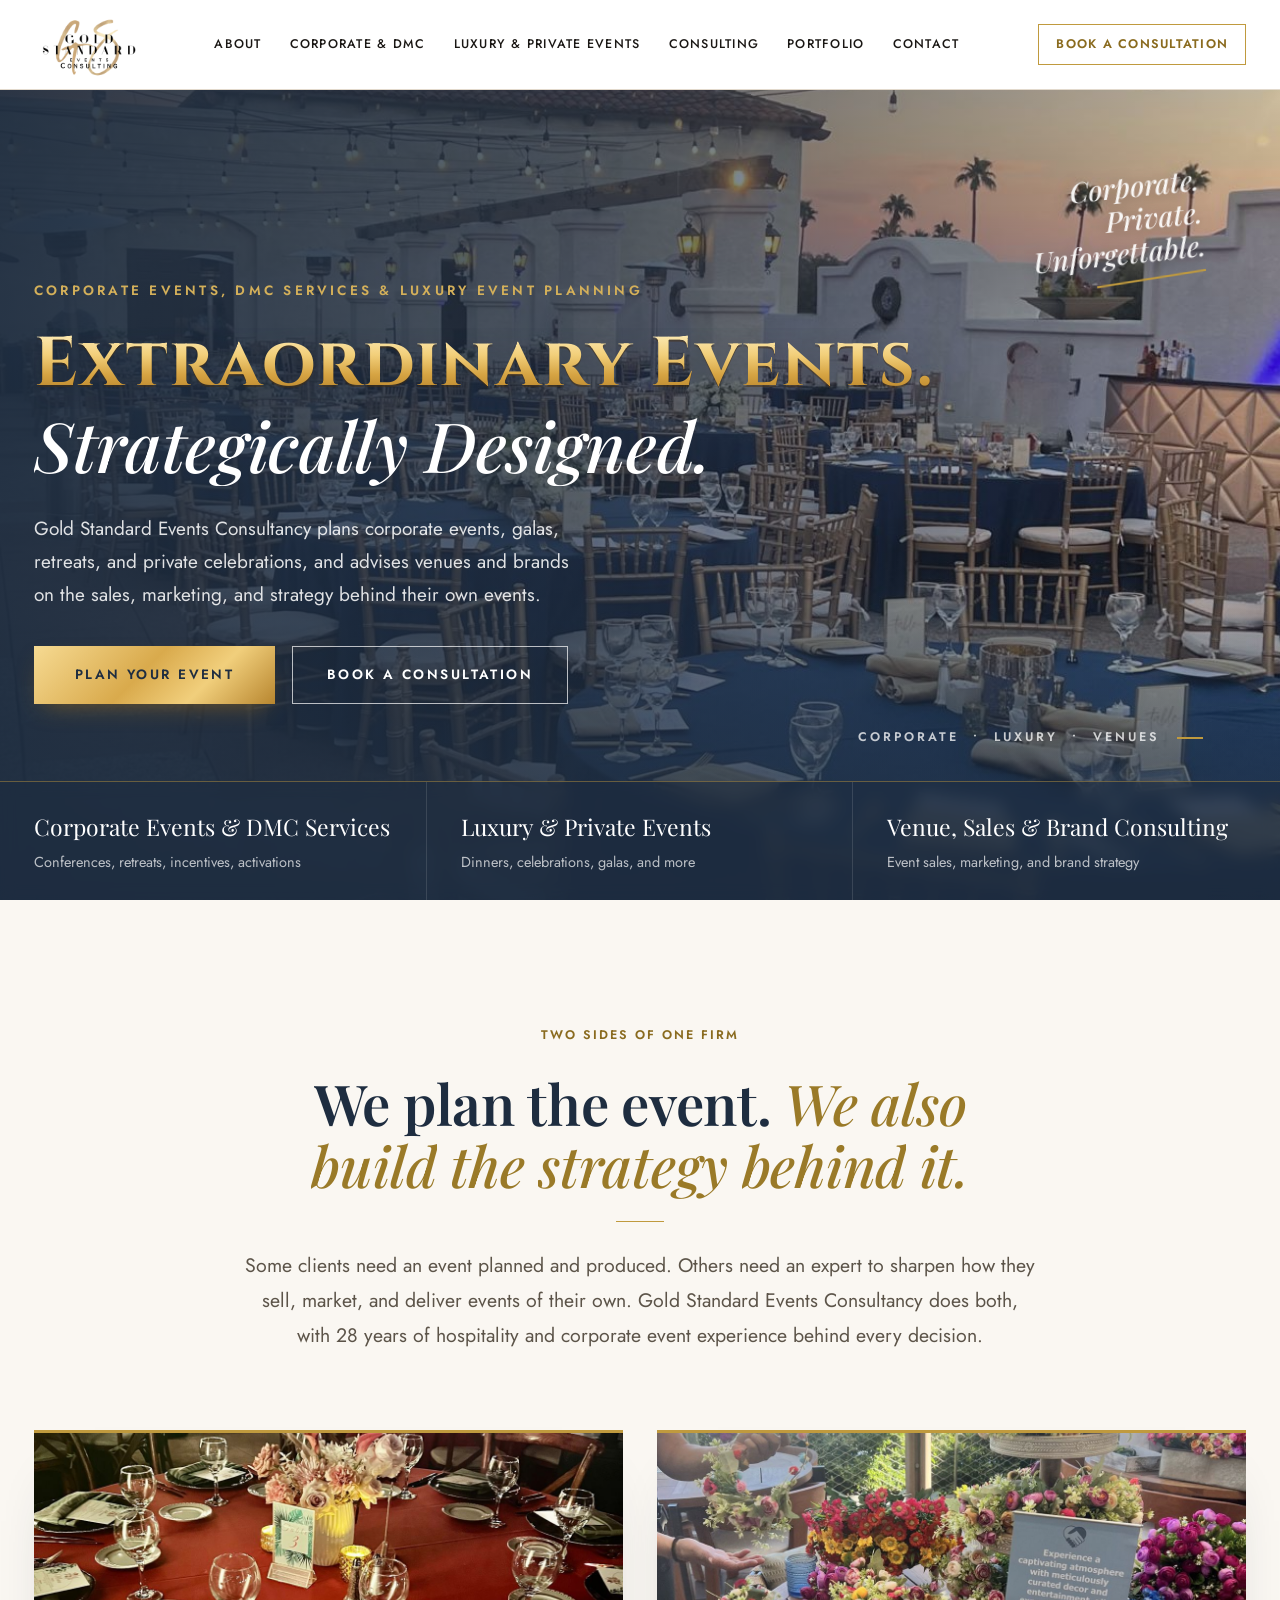
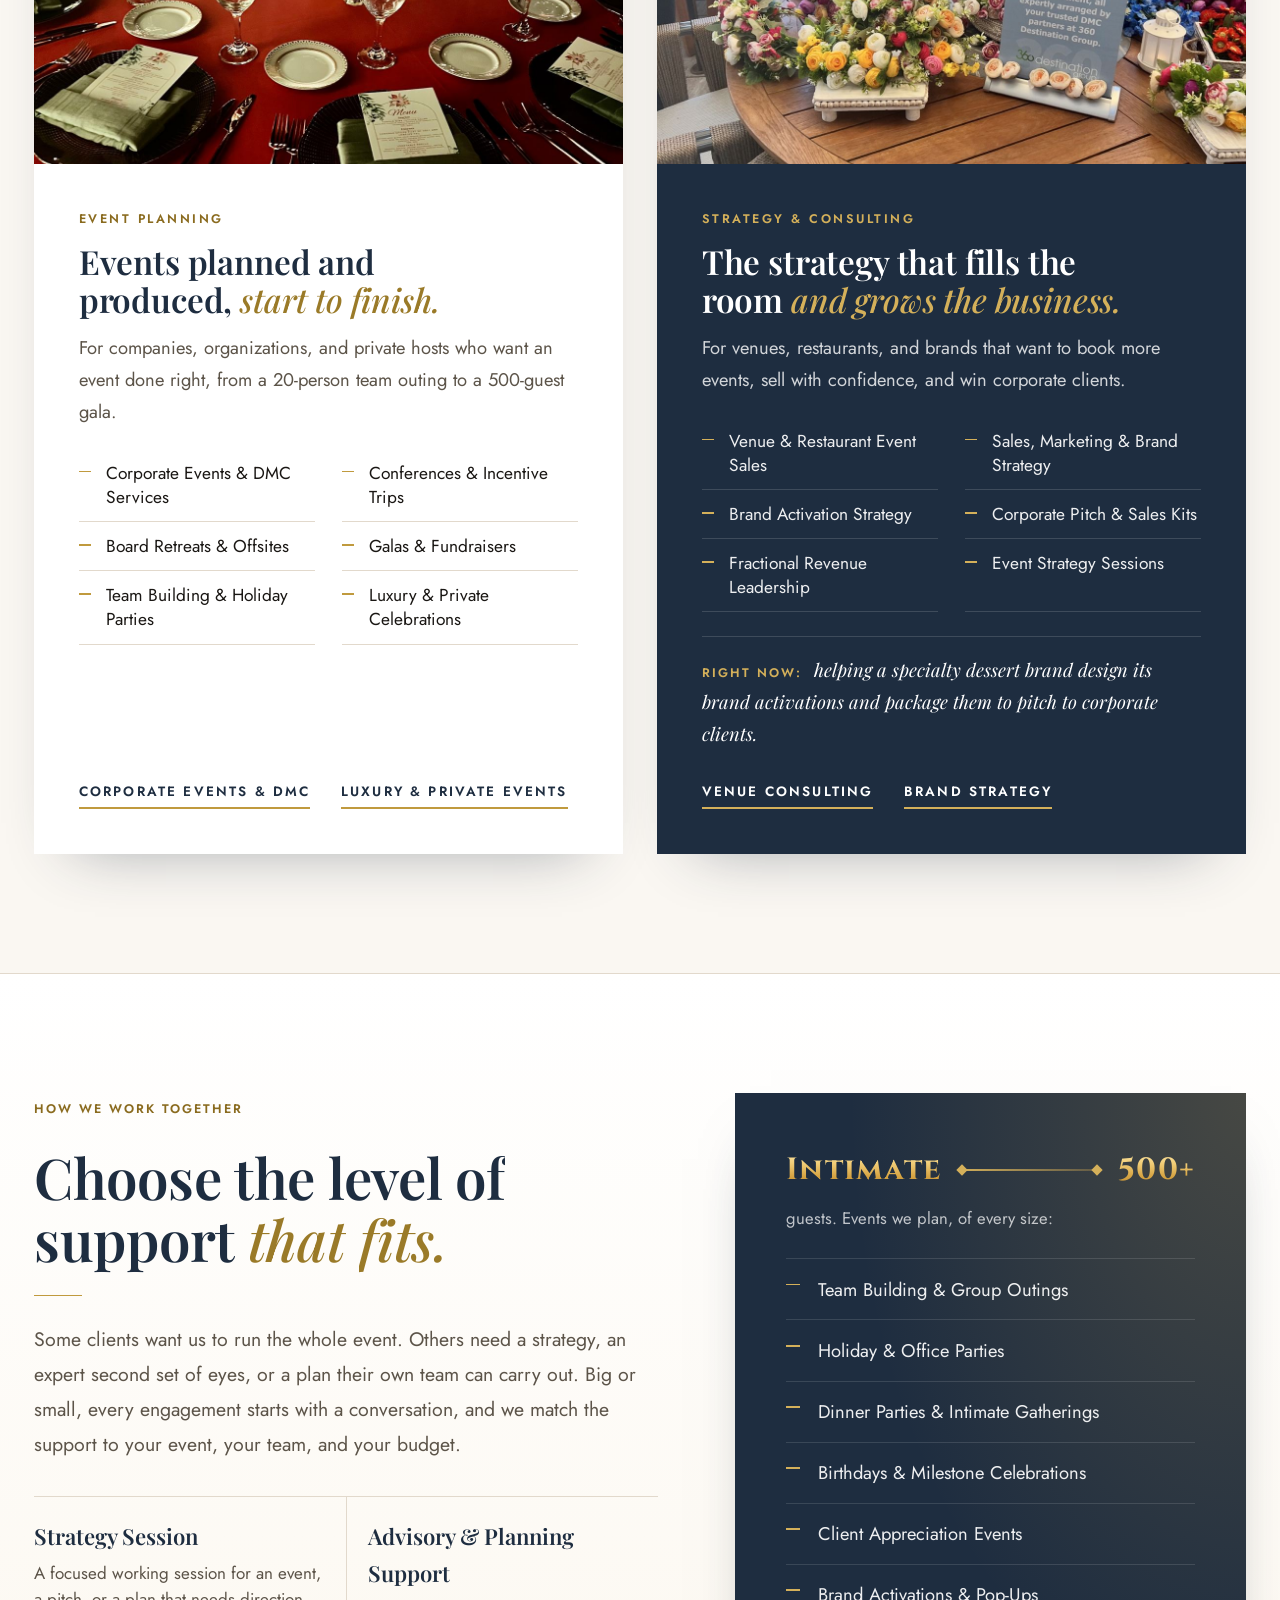
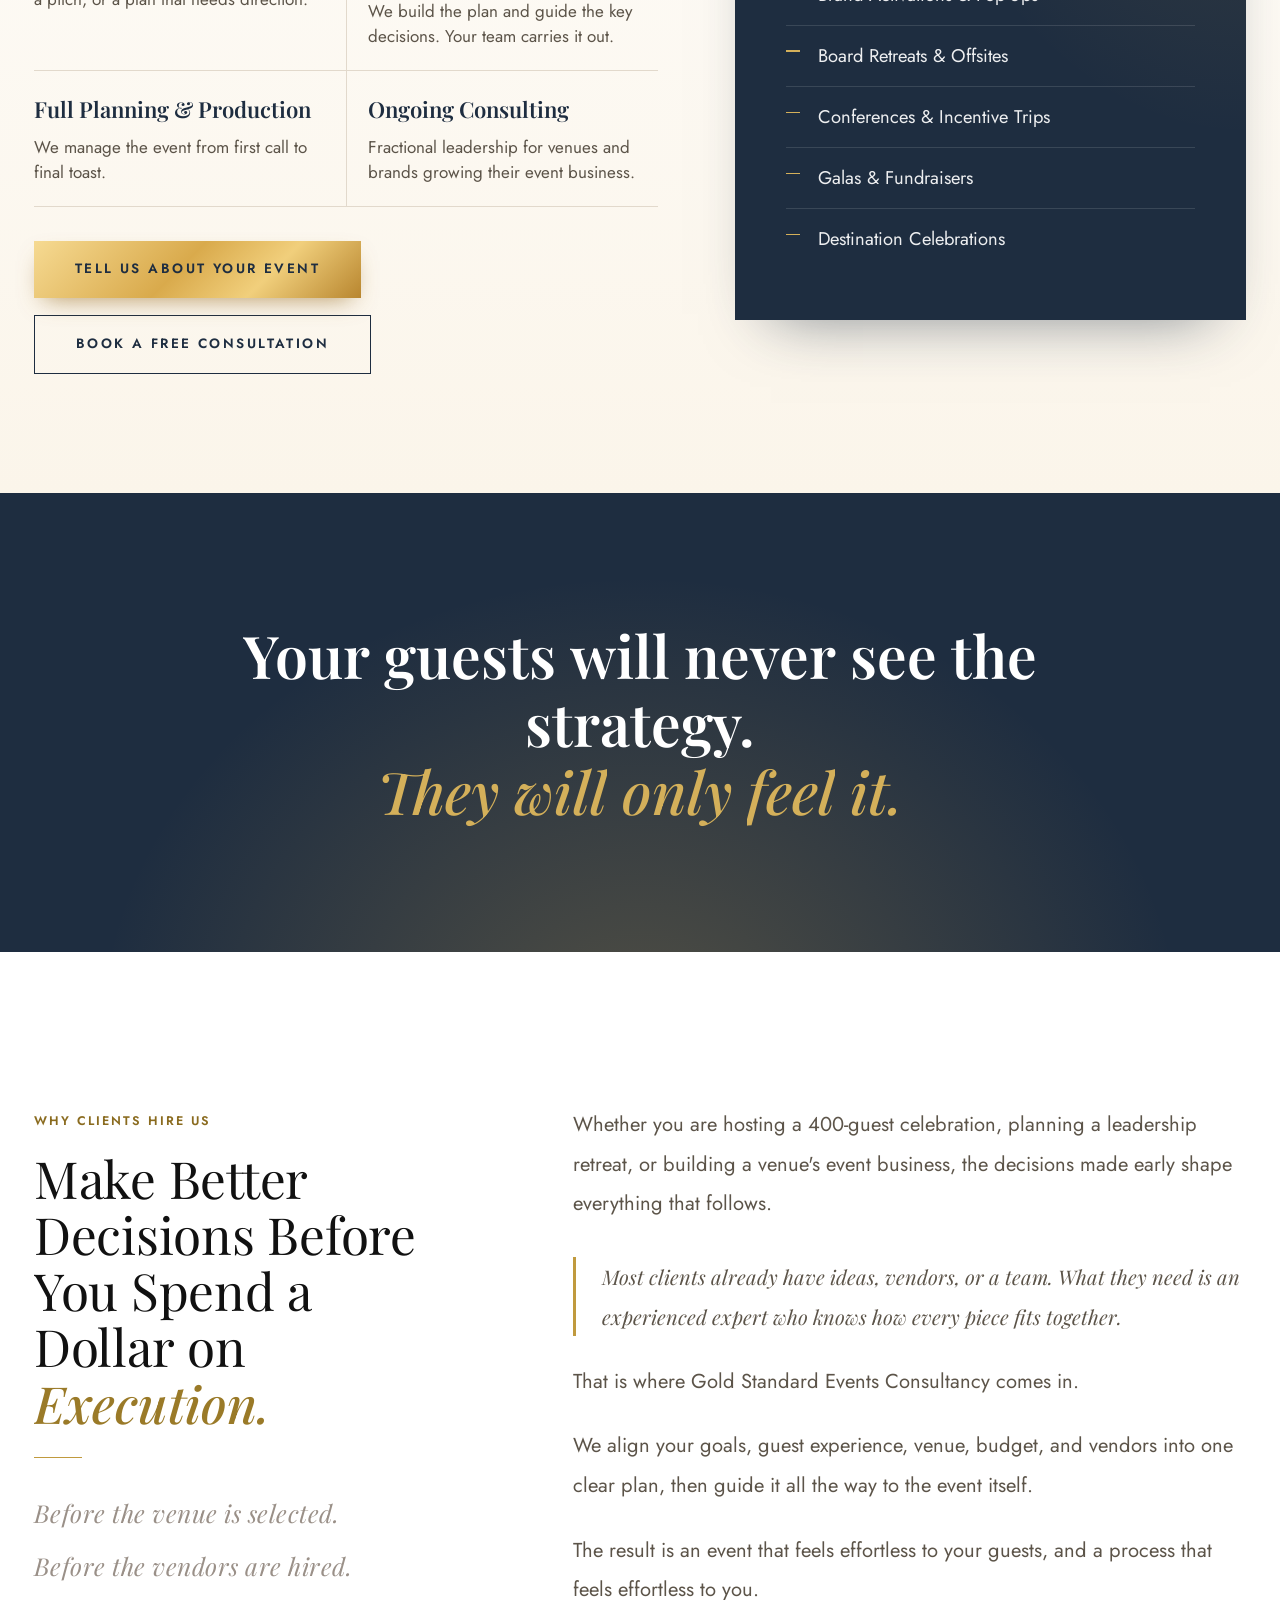
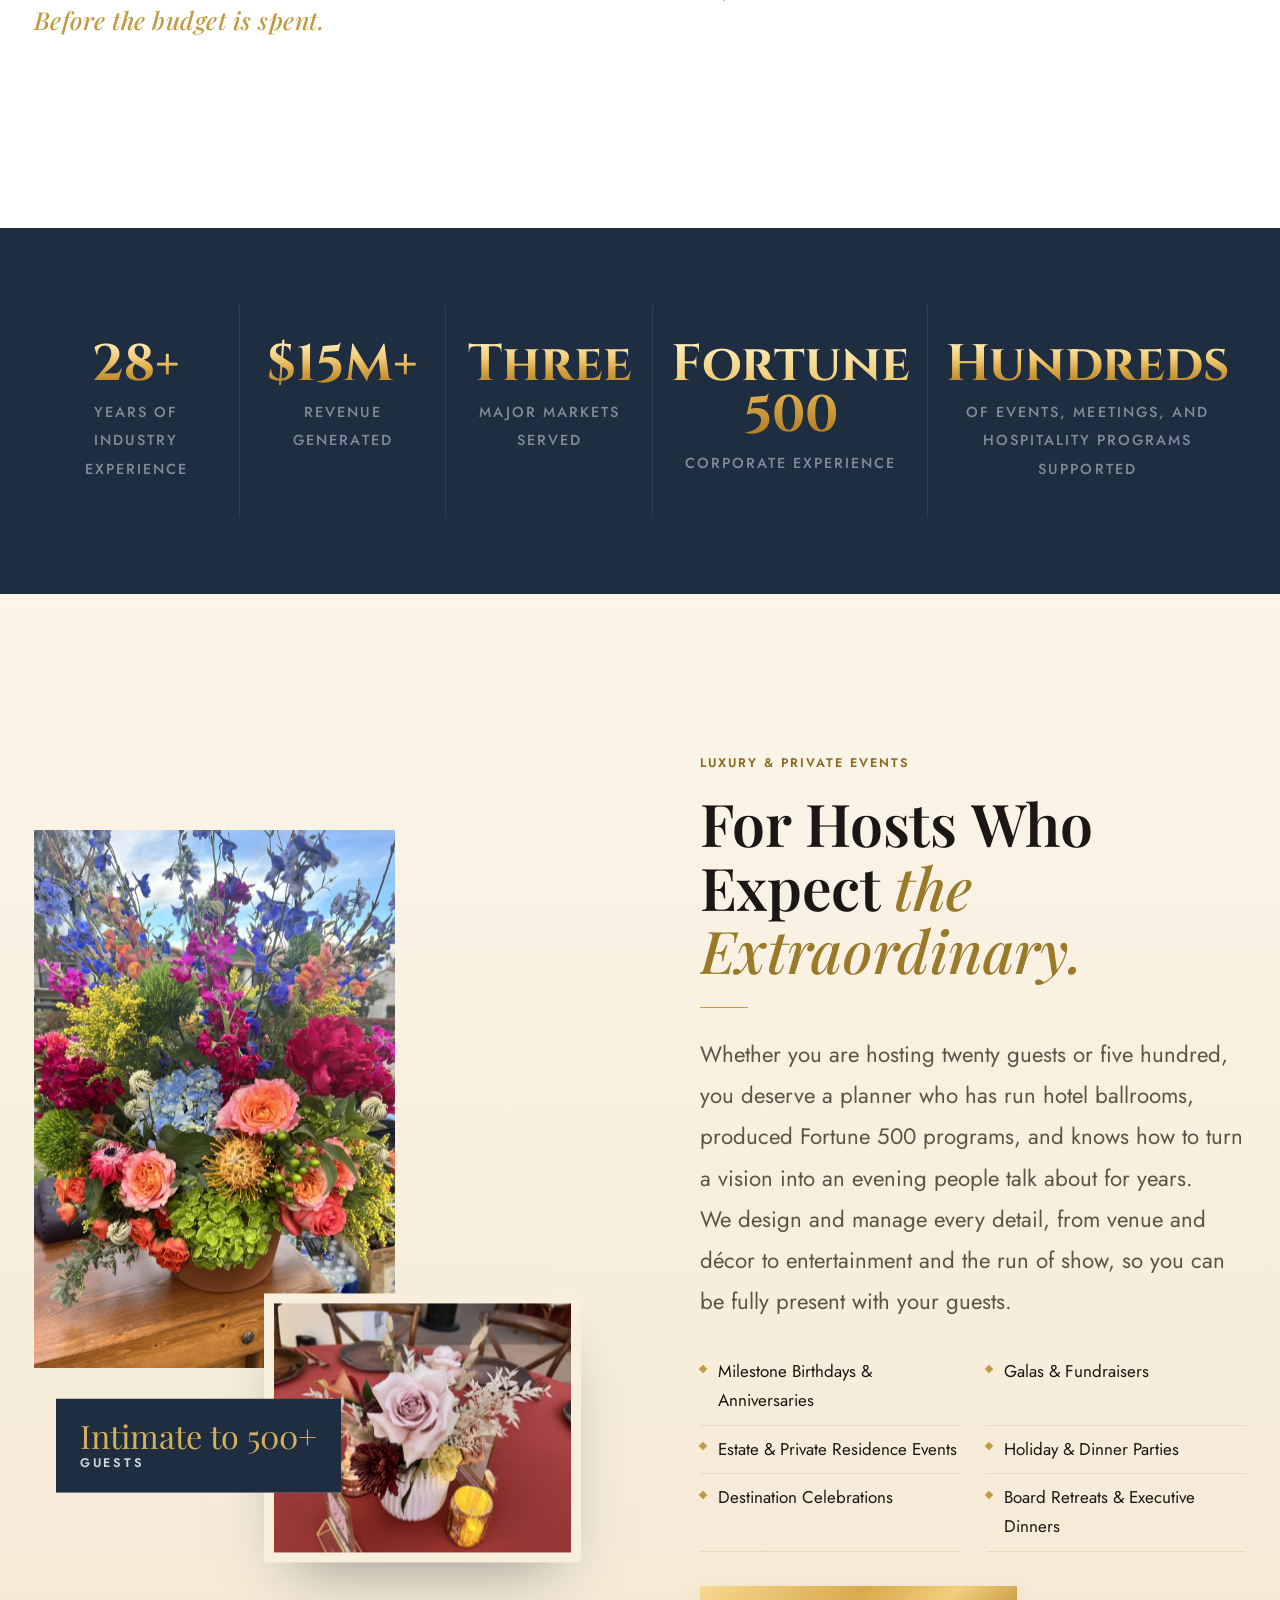
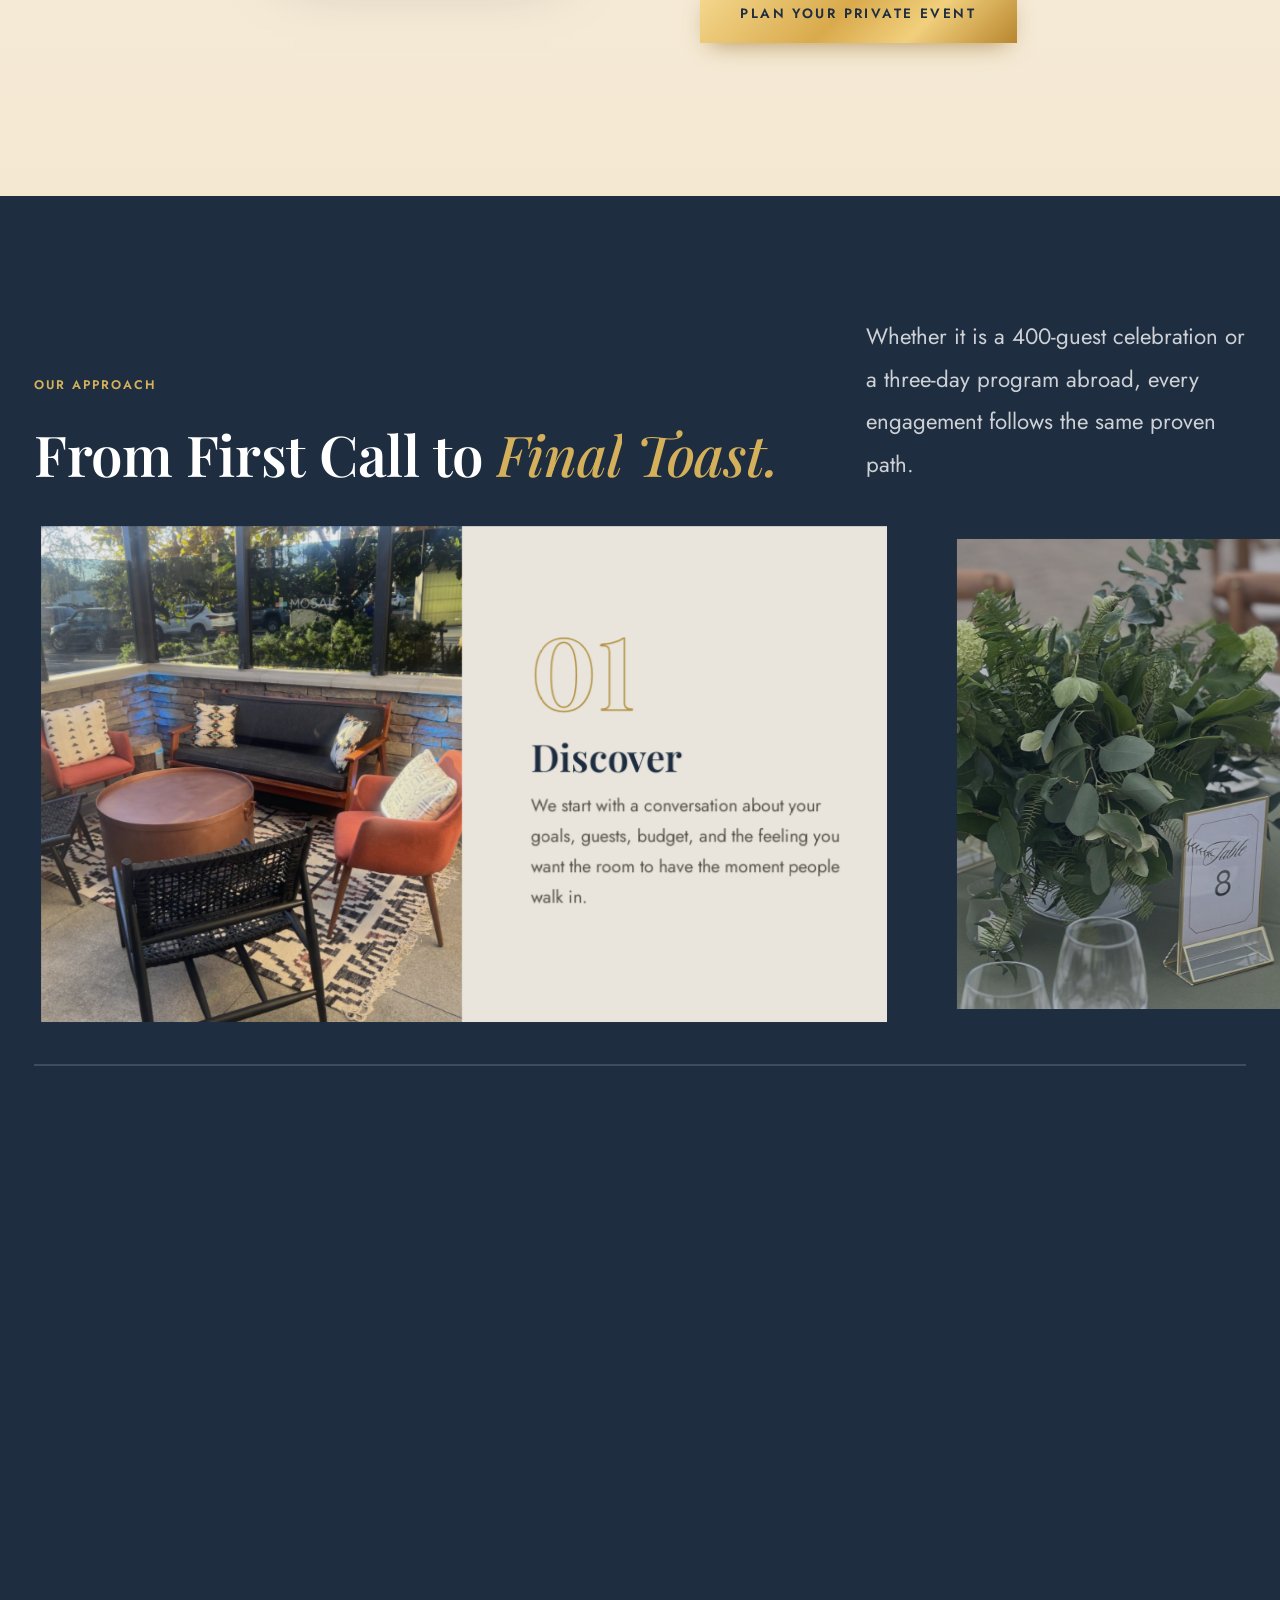
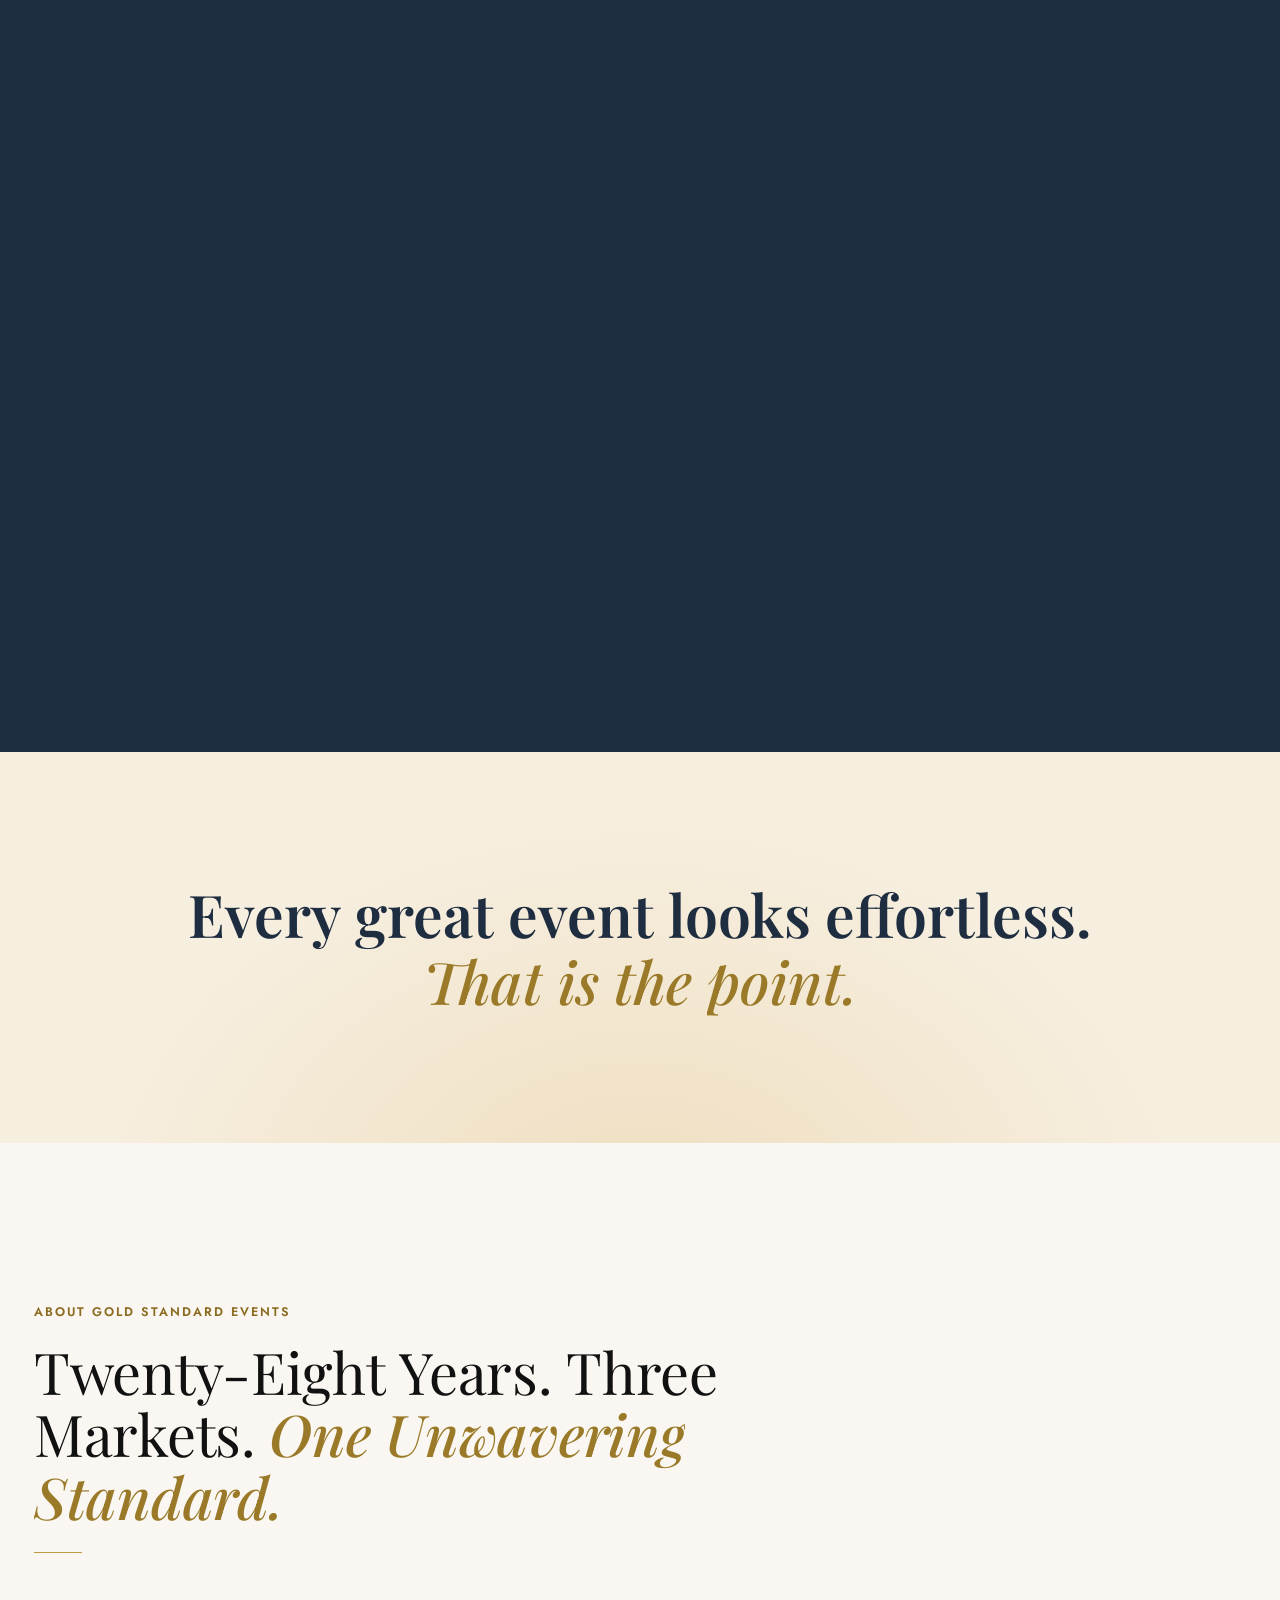
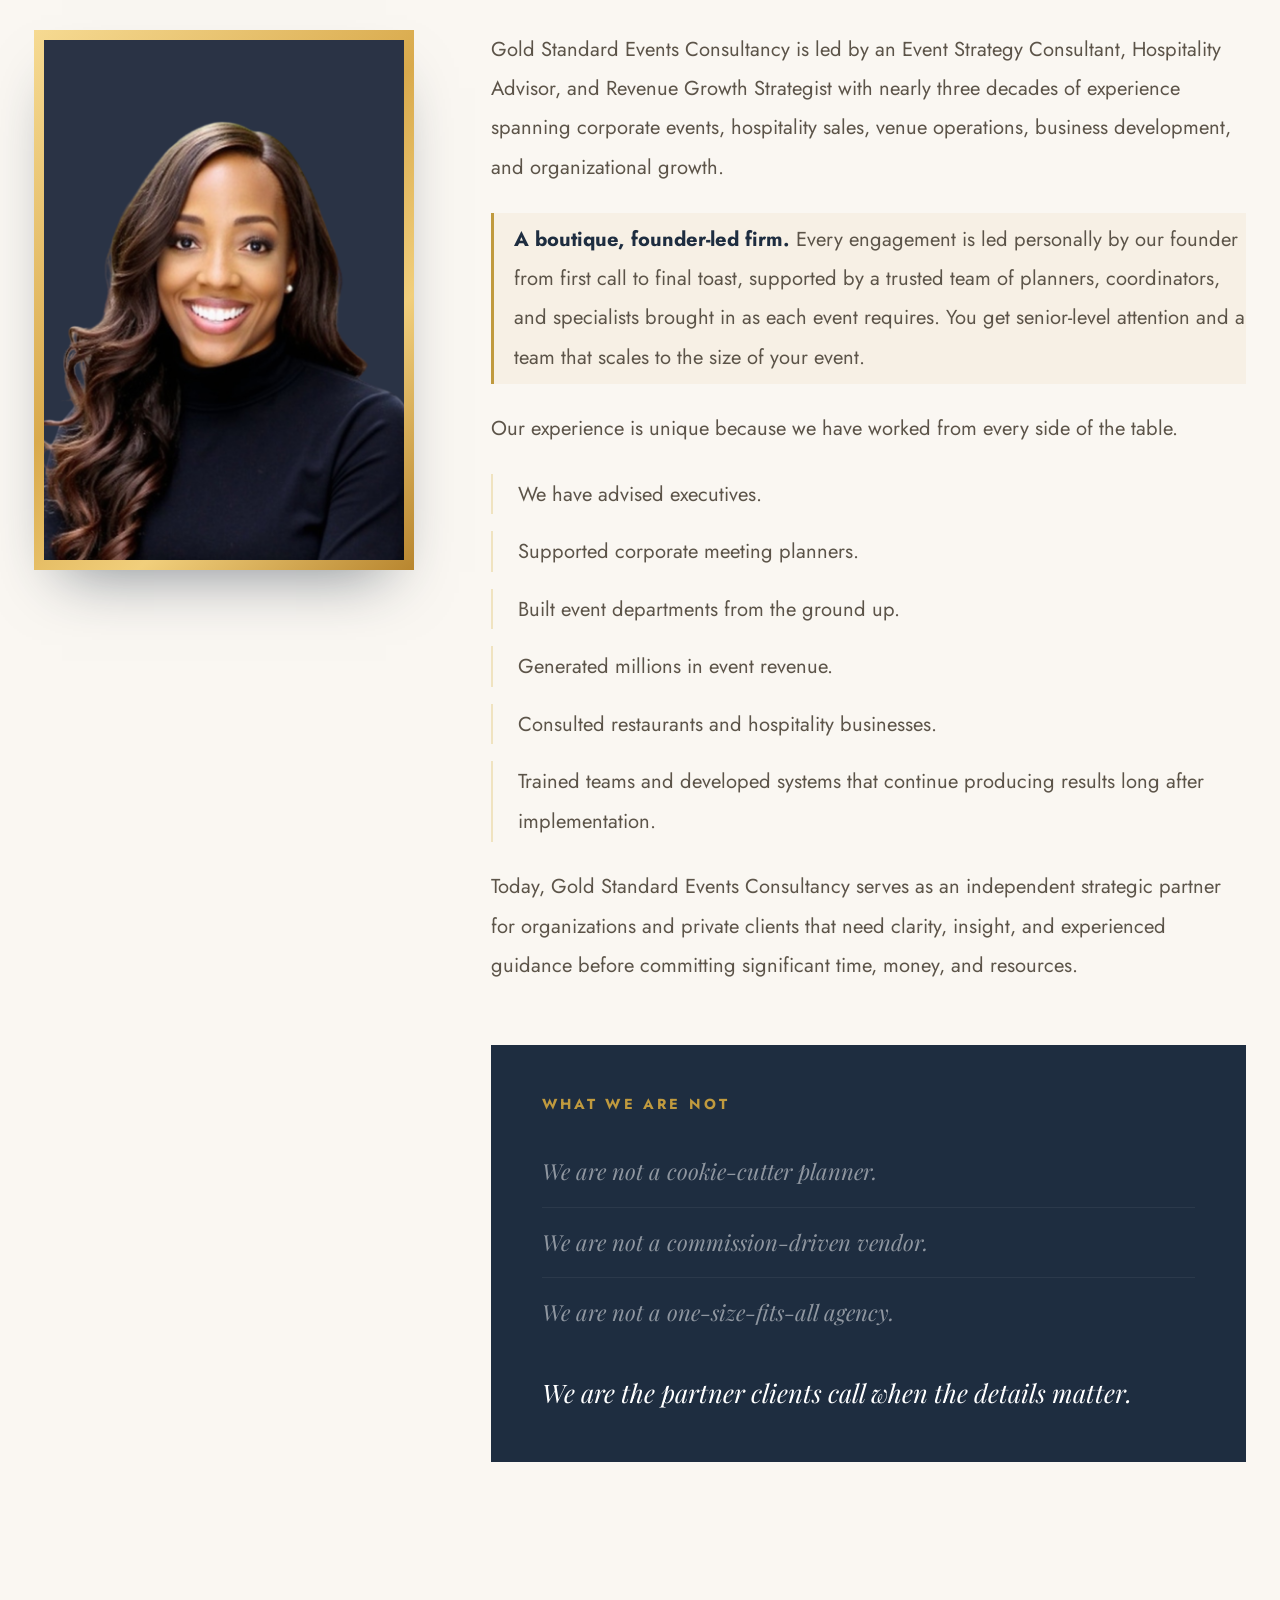
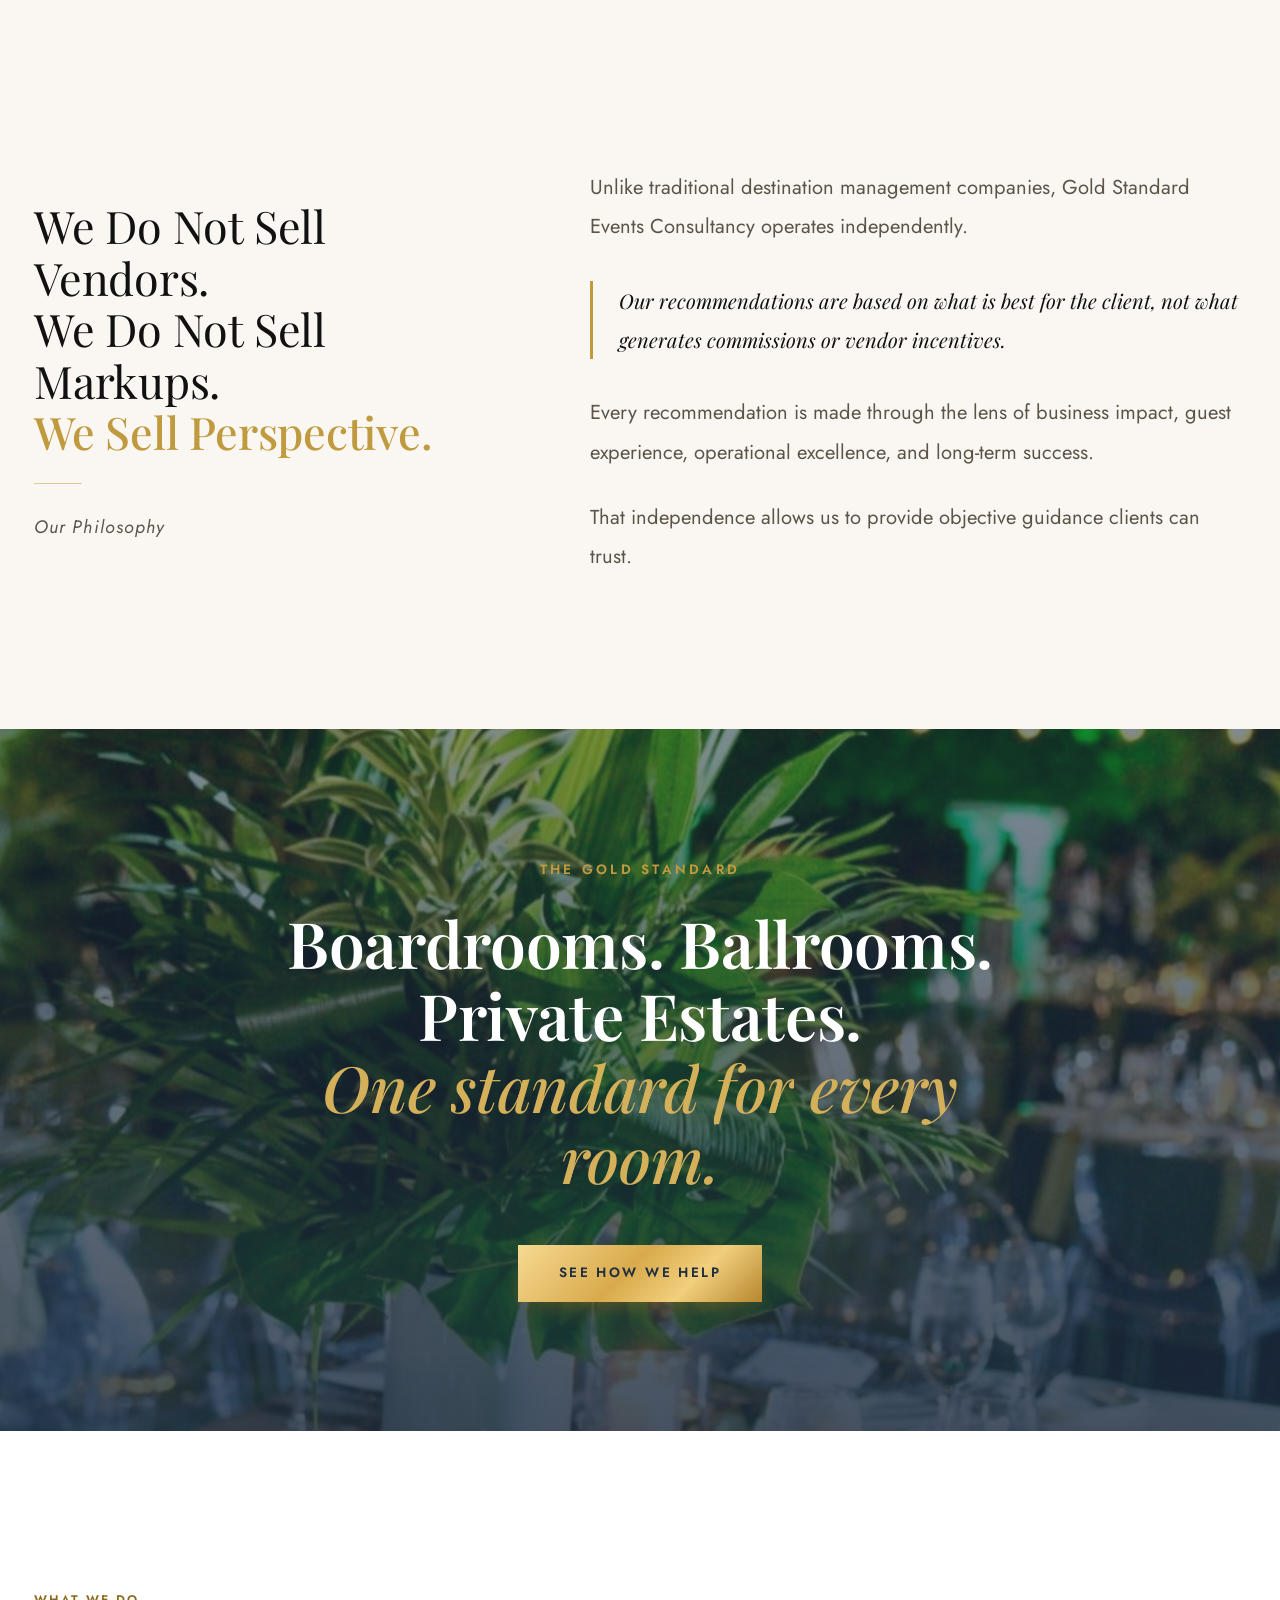
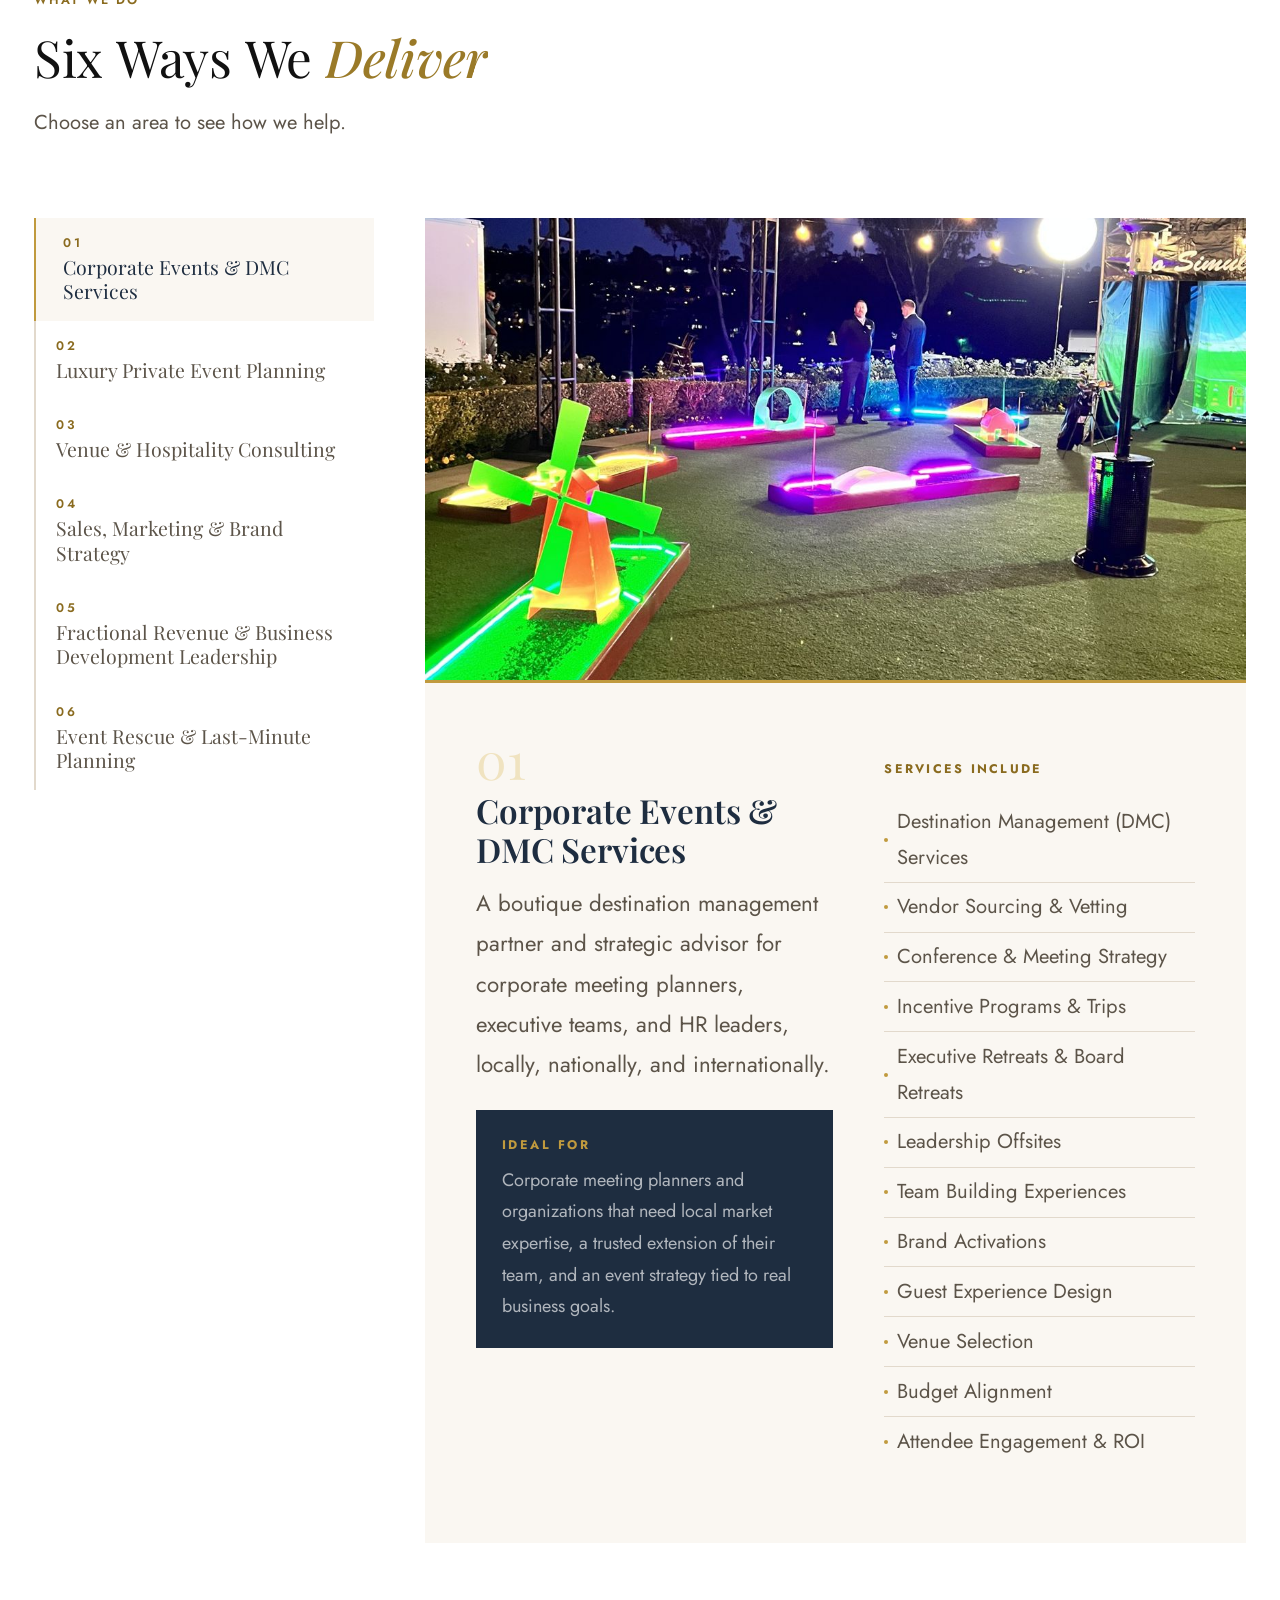
==== commit 5153c879: "New photos" ====
--- a/index.html
+++ b/index.html
@@ -155,7 +155,7 @@
       </div>
     </article>
     <article class="side side--dark fade-up delay-1">
-      <div class="side__img"><img src="assets/images/web/lux-tasting.jpg" alt="Custom scent bar activation designed for a brand at a rooftop reception" loading="lazy" /></div>
+      <div class="side__img"><img src="assets/images/web/lux-rooftop-buffet.jpg" alt="Rooftop reception buffet with florals and a city view" loading="lazy" /></div>
       <div class="side__body">
         <span class="side__label">Strategy &amp; Consulting</span>
         <h3>The strategy that fills the room <em>and grows the business.</em></h3>
@@ -284,7 +284,7 @@
   <div class="lux__inner">
     <div class="lux__media">
       <div class="lux__img lux__img--main" data-speed="0.06"><img src="assets/images/web/lux-florals.jpg" alt="Lush floral arrangement in vivid colors" loading="lazy" /></div>
-      <div class="lux__img lux__img--accent" data-speed="-0.08"><img src="assets/images/web/lux-bluff-tablescape.jpg" alt="Oceanview tablescape with garden florals" loading="lazy" /></div>
+      <div class="lux__img lux__img--accent" data-speed="-0.08"><img src="assets/images/web/lux-rose-centerpiece-red.jpg" alt="Rose and dried floral centerpiece on a red linen table" loading="lazy" /></div>
       <div class="lux__badge" data-speed="-0.14"><span>Intimate to 500+</span>Guests</div>
     </div>
     <div class="lux__copy">
@@ -319,7 +319,7 @@
       </div>
       <div class="ap-track" id="apTrack">
         <article class="ap-panel">
-          <div class="ap-panel__img"><img src="assets/images/web/lux-venue-opening.jpg" alt="Candlelit tablescape with tropical florals" loading="lazy" /></div>
+          <div class="ap-panel__img"><img src="assets/images/web/lux-patio-lounge.jpg" alt="Patio lounge set for a private conversation" loading="lazy" /></div>
           <div class="ap-panel__body">
             <span class="ap-panel__n">01</span>
             <h3>Discover</h3>
@@ -327,7 +327,7 @@
           </div>
         </article>
         <article class="ap-panel">
-          <div class="ap-panel__img"><img src="assets/images/web/lux-bluff-tablescape.jpg" alt="Oceanview tablescape designed for an executive dinner" loading="lazy" /></div>
+          <div class="ap-panel__img"><img src="assets/images/web/lux-olive-centerpiece.jpg" alt="Olive green tablescape with a garden centerpiece" loading="lazy" /></div>
           <div class="ap-panel__body">
             <span class="ap-panel__n">02</span>
             <h3>Design</h3>
@@ -335,7 +335,7 @@
           </div>
         </article>
         <article class="ap-panel">
-          <div class="ap-panel__img"><img src="assets/images/web/lux-florals.jpg" alt="Lush custom floral arrangement" loading="lazy" /></div>
+          <div class="ap-panel__img"><img src="assets/images/web/lux-rose-geometric-table.jpg" alt="Rose centerpiece on a custom geometric tabletop" loading="lazy" /></div>
           <div class="ap-panel__body">
             <span class="ap-panel__n">03</span>
             <h3>Curate</h3>
@@ -343,7 +343,7 @@
           </div>
         </article>
         <article class="ap-panel">
-          <div class="ap-panel__img"><img src="assets/images/web/lux-resort-conference.jpg" alt="Resort terrace set for a multi-day conference dinner" loading="lazy" /></div>
+          <div class="ap-panel__img"><img src="assets/images/web/lux-garden-reception.jpg" alt="Garden reception set and ready for guests" loading="lazy" /></div>
           <div class="ap-panel__body">
             <span class="ap-panel__n">04</span>
             <h3>Deliver</h3>
@@ -470,7 +470,7 @@
     <div class="svc-tabs__nav" role="tablist" aria-label="Services"><button type="button" role="tab" id="tab-corporate" aria-controls="panel-corporate" aria-selected="true" data-key="corporate" class="is-active"><span class="svc-tabs__n">01</span>Corporate Events &amp; DMC Services</button><button type="button" role="tab" id="tab-luxury" aria-controls="panel-luxury" aria-selected="false" data-key="luxury"><span class="svc-tabs__n">02</span>Luxury Private Event Planning</button><button type="button" role="tab" id="tab-venue" aria-controls="panel-venue" aria-selected="false" data-key="venue"><span class="svc-tabs__n">03</span>Venue &amp; Hospitality Consulting</button><button type="button" role="tab" id="tab-brand" aria-controls="panel-brand" aria-selected="false" data-key="brand"><span class="svc-tabs__n">04</span>Sales, Marketing &amp; Brand Strategy</button><button type="button" role="tab" id="tab-fractional" aria-controls="panel-fractional" aria-selected="false" data-key="fractional"><span class="svc-tabs__n">05</span>Fractional Revenue &amp; Business Development Leadership</button><button type="button" role="tab" id="tab-rescue" aria-controls="panel-rescue" aria-selected="false" data-key="rescue"><span class="svc-tabs__n">06</span>Event Rescue &amp; Last-Minute Planning</button></div>
     <div class="svc-tabs__panels">
       <div class="svc-panel is-active" role="tabpanel" id="panel-corporate" aria-labelledby="tab-corporate">
-        <div class="svc-panel__img"><img src="assets/images/web/lux-resort-conference.jpg" alt="Resort terrace set for a multi-day corporate program" loading="lazy" /></div>
+        <div class="svc-panel__img"><img src="assets/images/web/lux-neon-minigolf.jpg" alt="Glow mini golf team building activation at night" loading="lazy" style="object-position:center 55%" /></div>
         <div class="svc-panel__body">
           <div>
             <span class="svc-panel__n">01</span>
@@ -500,7 +500,7 @@
         </div>
       </div>
       <div class="svc-panel" role="tabpanel" id="panel-venue" aria-labelledby="tab-venue">
-        <div class="svc-panel__img"><img src="assets/images/web/lux-farmhouse-exterior.jpg" alt="Farmhouse restaurant private event entrance" loading="lazy" /></div>
+        <div class="svc-panel__img"><img src="assets/images/web/lux-buffet-olive-tree.jpg" alt="Venue buffet set beneath an olive tree" loading="lazy" /></div>
         <div class="svc-panel__body">
           <div>
             <span class="svc-panel__n">03</span>
@@ -515,7 +515,7 @@
         </div>
       </div>
       <div class="svc-panel" role="tabpanel" id="panel-brand" aria-labelledby="tab-brand">
-        <div class="svc-panel__img"><img src="assets/images/web/lux-farmhouse-grazing.jpg" alt="Signature grazing display created for Farmhouse" loading="lazy" /></div>
+        <div class="svc-panel__img"><img src="assets/images/web/lux-gift-basket.jpg" alt="Curated gift basket wrapped for a brand activation" loading="lazy" /></div>
         <div class="svc-panel__body">
           <div>
             <span class="svc-panel__n">04</span>
@@ -543,7 +543,7 @@
         </div>
       </div>
       <div class="svc-panel" role="tabpanel" id="panel-fractional" aria-labelledby="tab-fractional">
-        <div class="svc-panel__img"><img src="assets/images/web/lux-mayfair-centerpiece.jpg" alt="Centerpiece at The Mayfair Hotel" loading="lazy" /></div>
+        <div class="svc-panel__img"><img src="assets/images/web/lux-lawn-cocktail-tables.jpg" alt="Lawn cocktail tables with green linens" loading="lazy" /></div>
         <div class="svc-panel__body">
           <div>
             <span class="svc-panel__n">05</span>
@@ -558,7 +558,7 @@
         </div>
       </div>
       <div class="svc-panel" role="tabpanel" id="panel-rescue" aria-labelledby="tab-rescue">
-        <div class="svc-panel__img"><img src="assets/images/web/lux-rescue-collage.jpg" alt="Collage of events brought back on track" loading="lazy" /></div>
+        <div class="svc-panel__img"><img src="assets/images/web/lux-navy-garden-tables.jpg" alt="Garden dinner tables set with navy linens and white florals" loading="lazy" style="object-position:center 60%" /></div>
         <div class="svc-panel__body">
           <div>
             <span class="svc-panel__n">06</span>
@@ -869,7 +869,7 @@
 
 <section class="rescue-strip" id="event-rescue">
   <div class="rescue-strip__inner fade-up">
-    <div class="rescue-strip__img"><img src="assets/images/web/lux-rescue-collage.jpg" alt="Events brought back on track" loading="lazy" /></div>
+    <div class="rescue-strip__img"><img src="assets/images/web/lux-salad-course.jpg" alt="Plated salad course with edible flowers, ready to serve" loading="lazy" /></div>
     <div class="rescue-strip__copy">
       <span class="eyebrow">Event Rescue &amp; Last-Minute Planning</span>
       <h3>Short on time? <em>We step in.</em></h3>
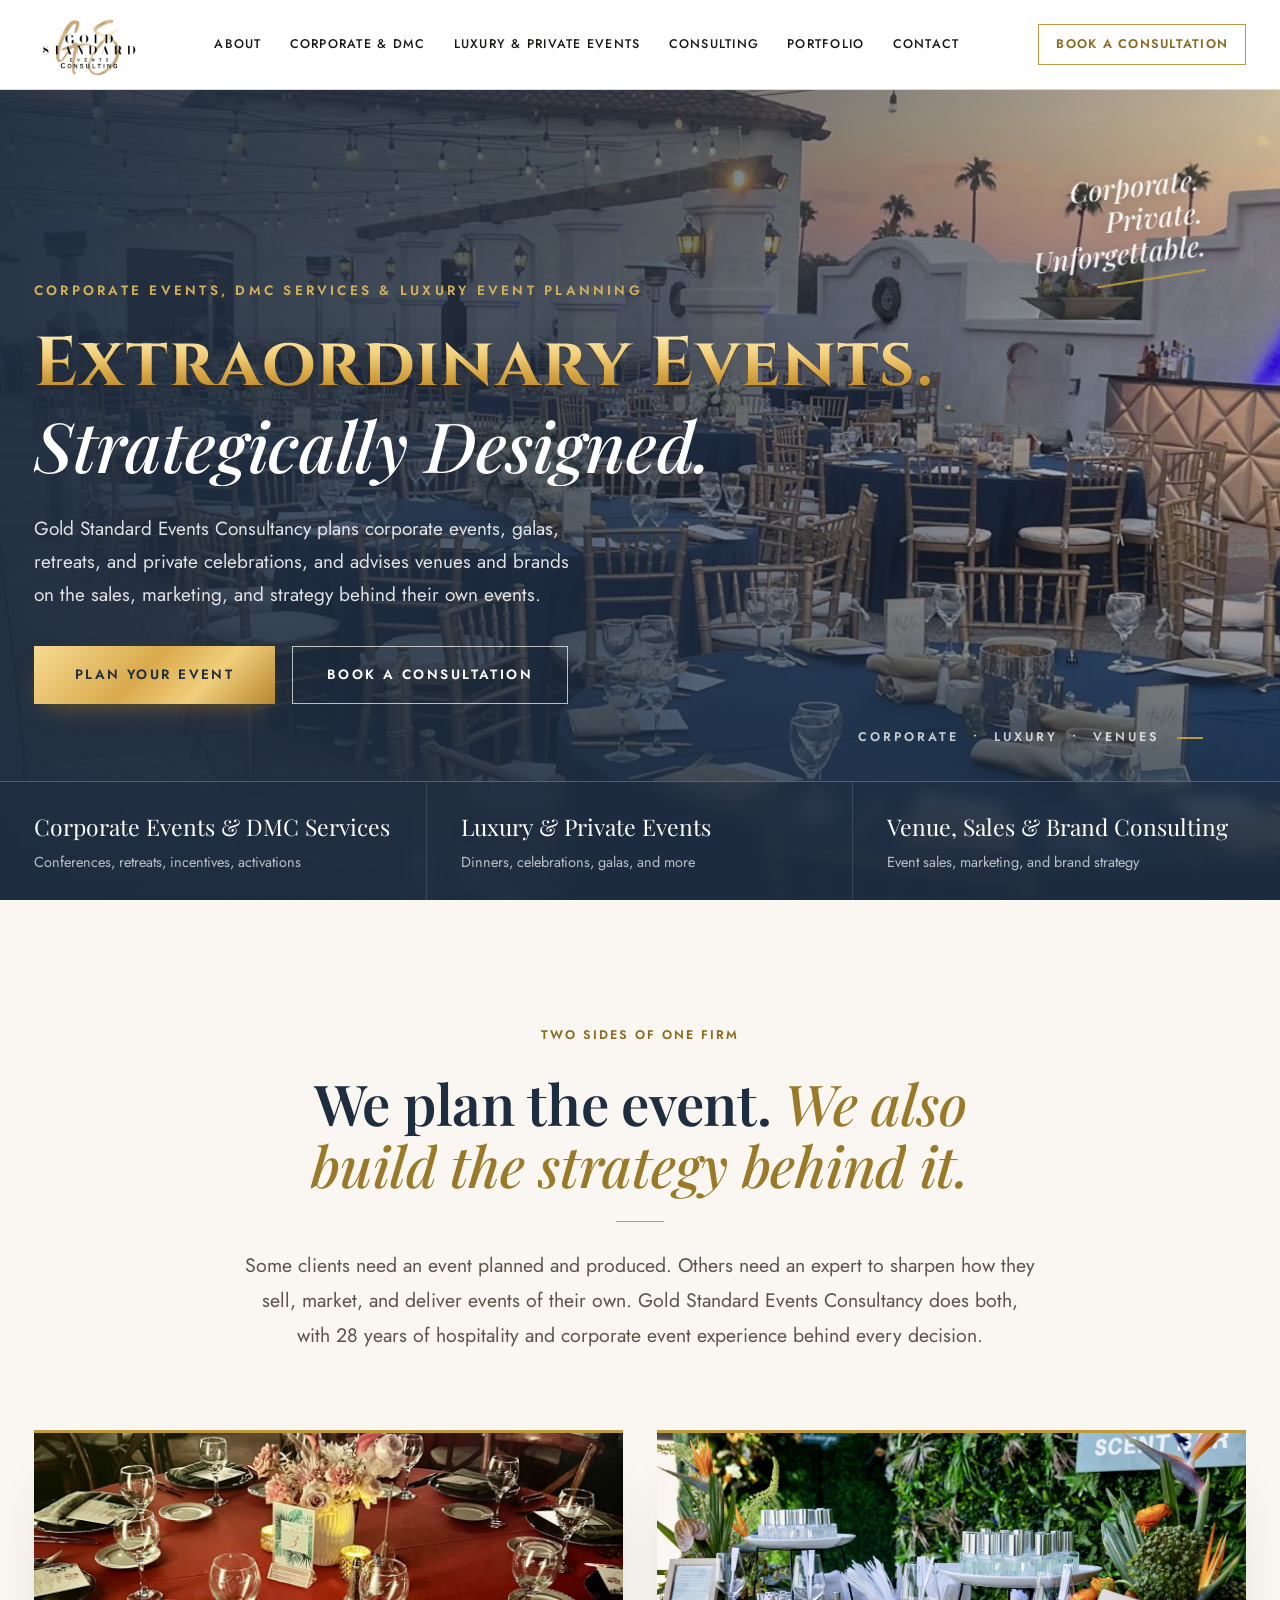
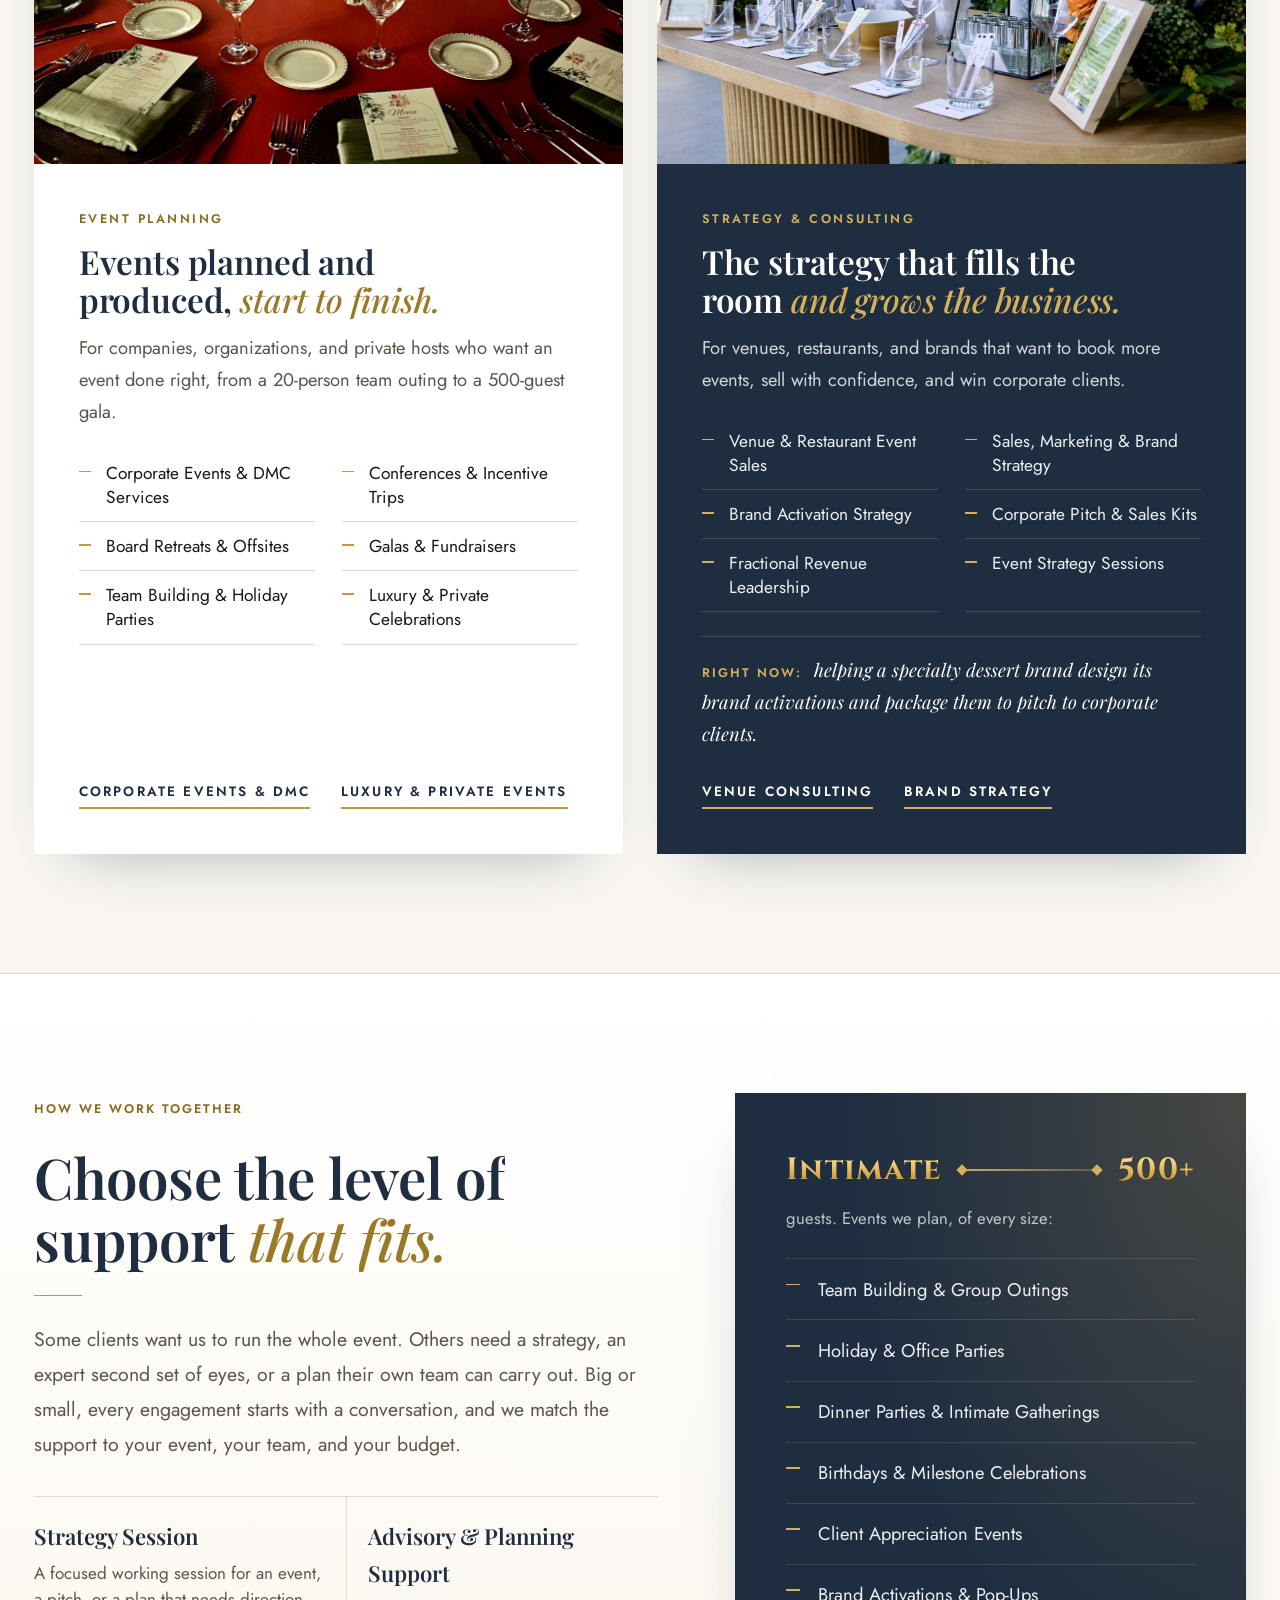
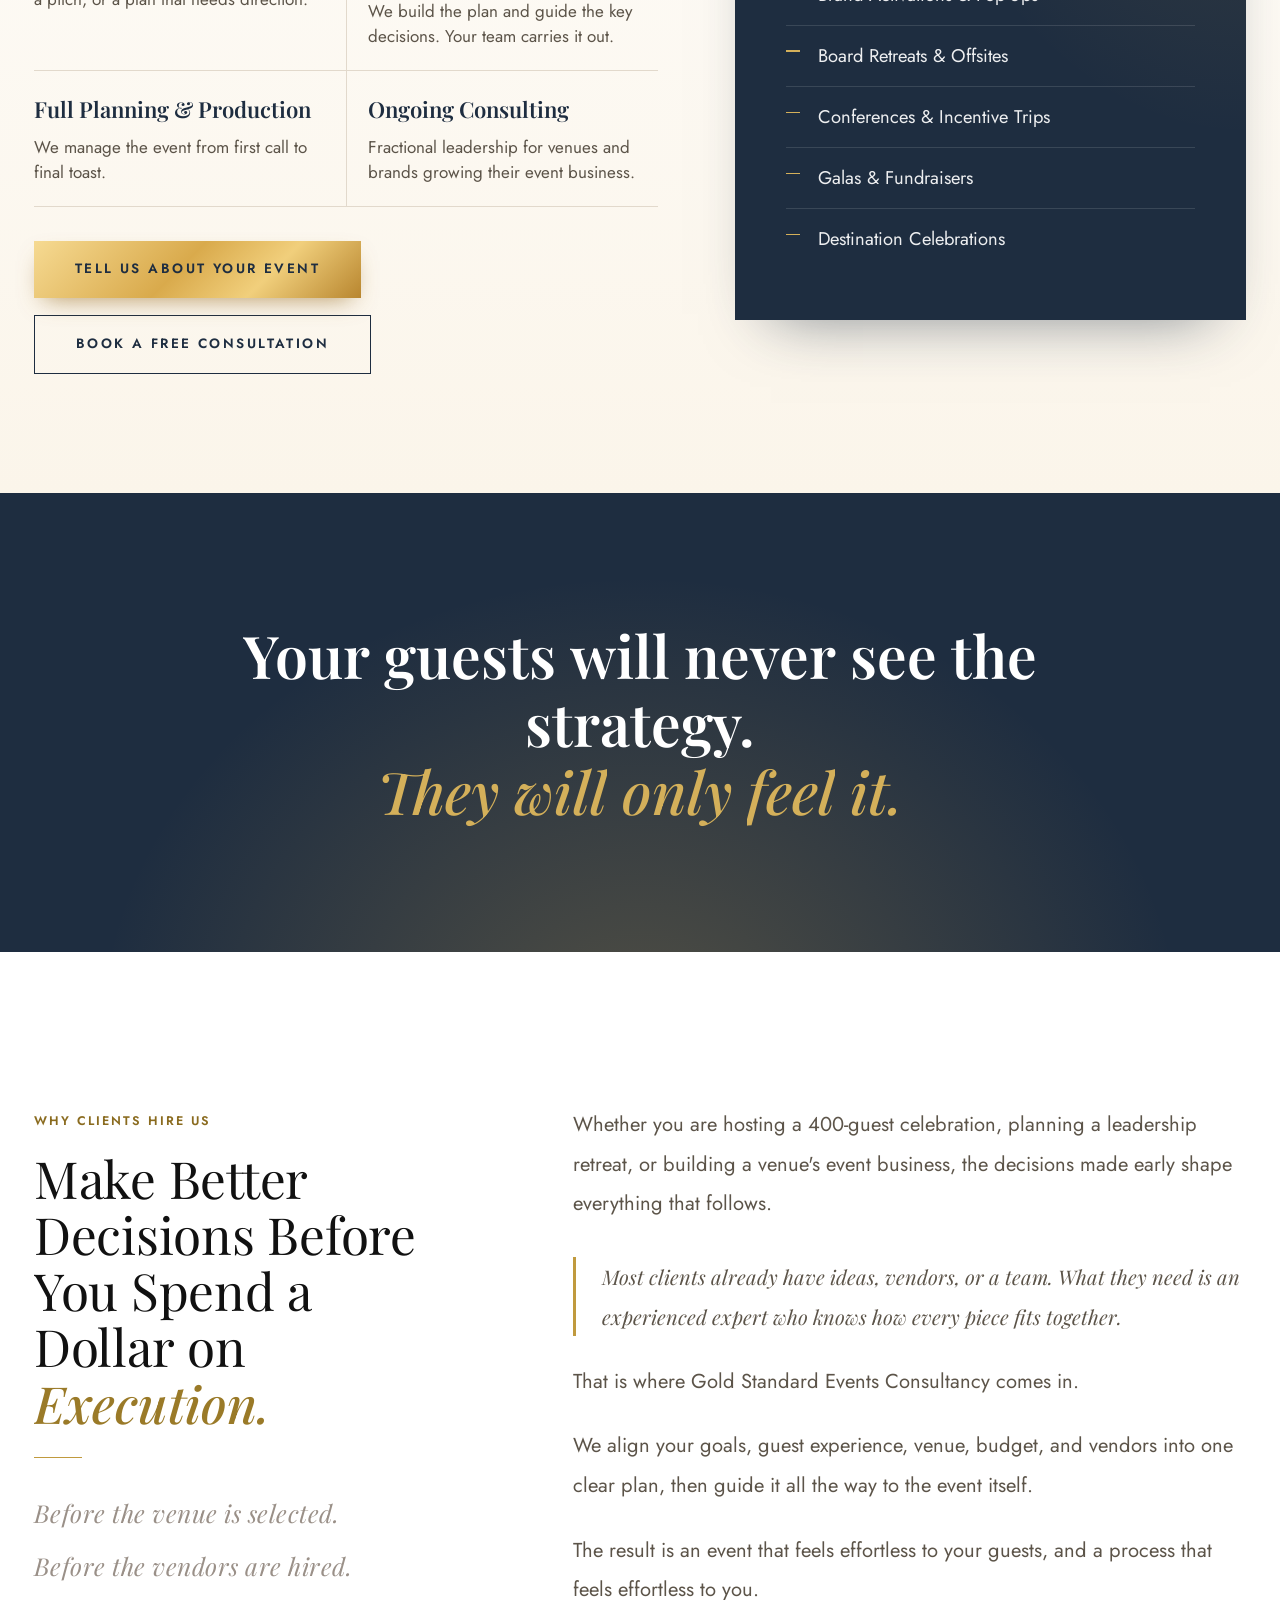
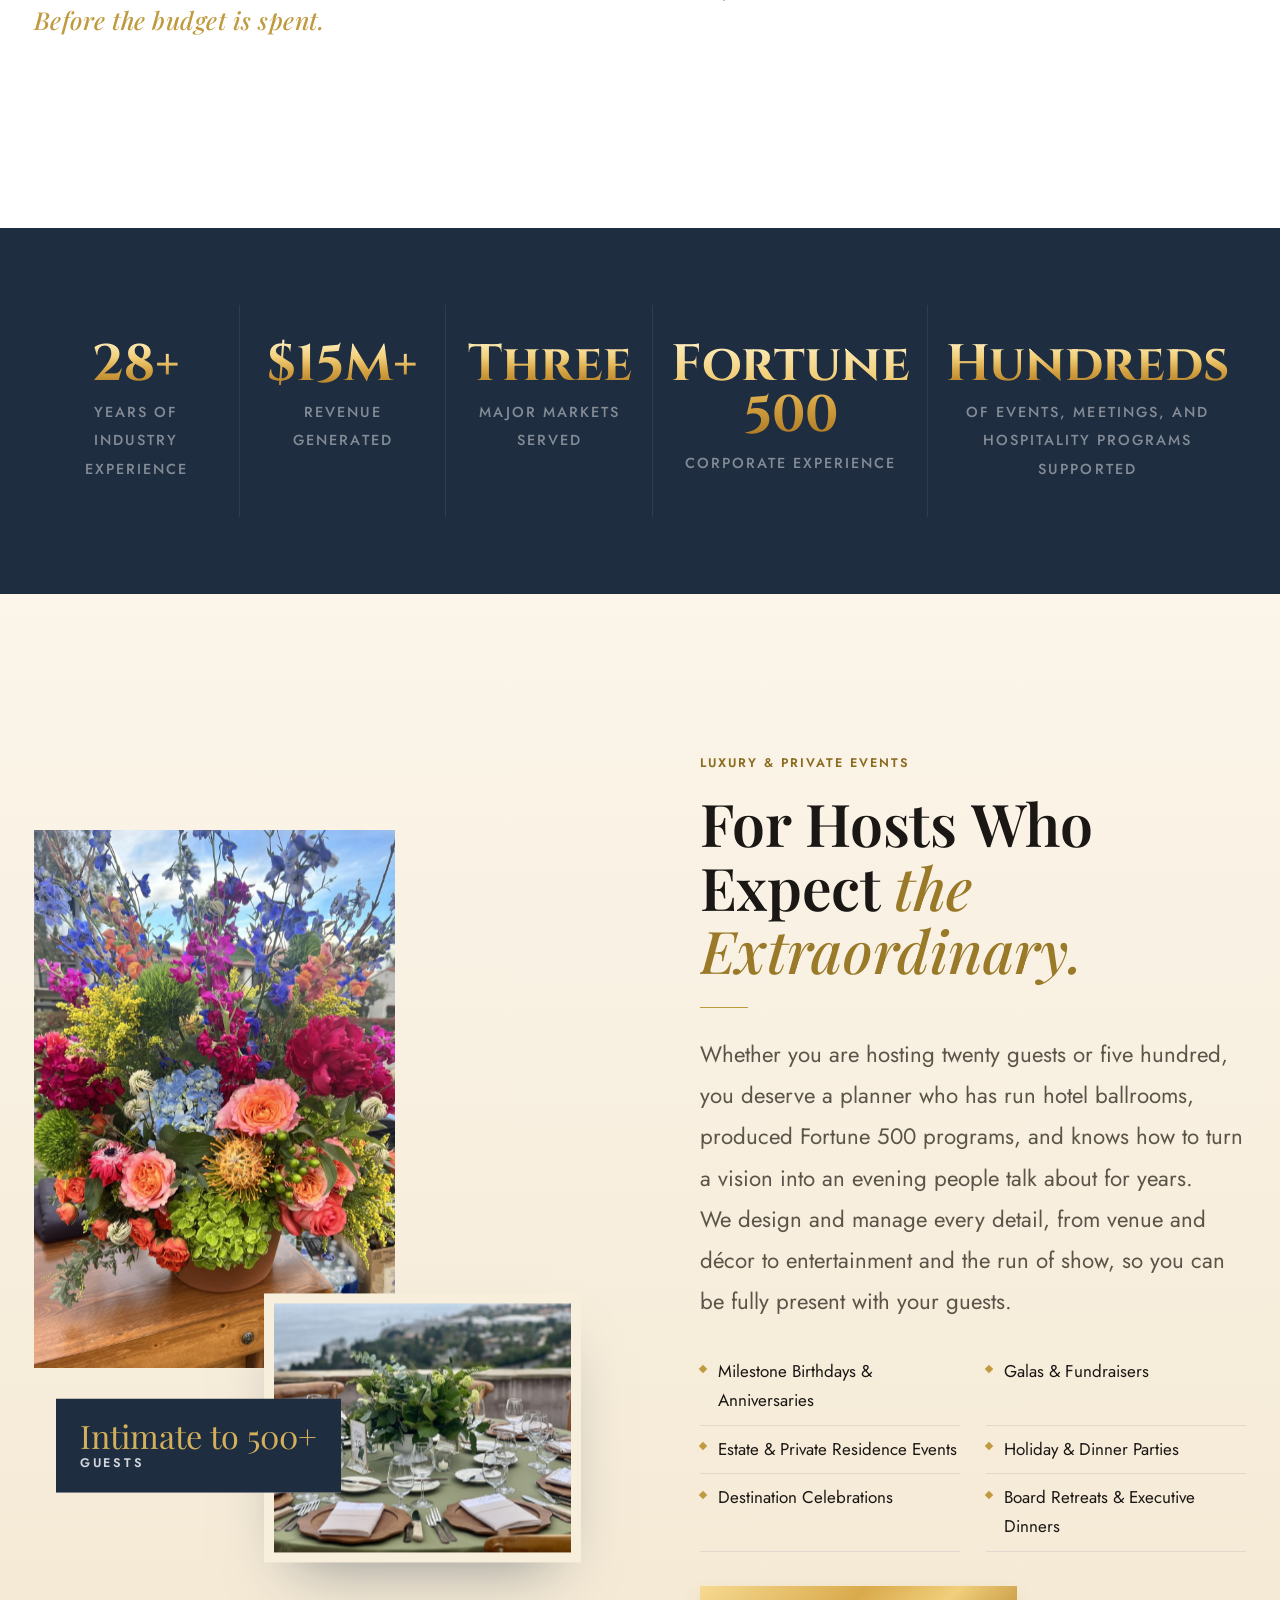
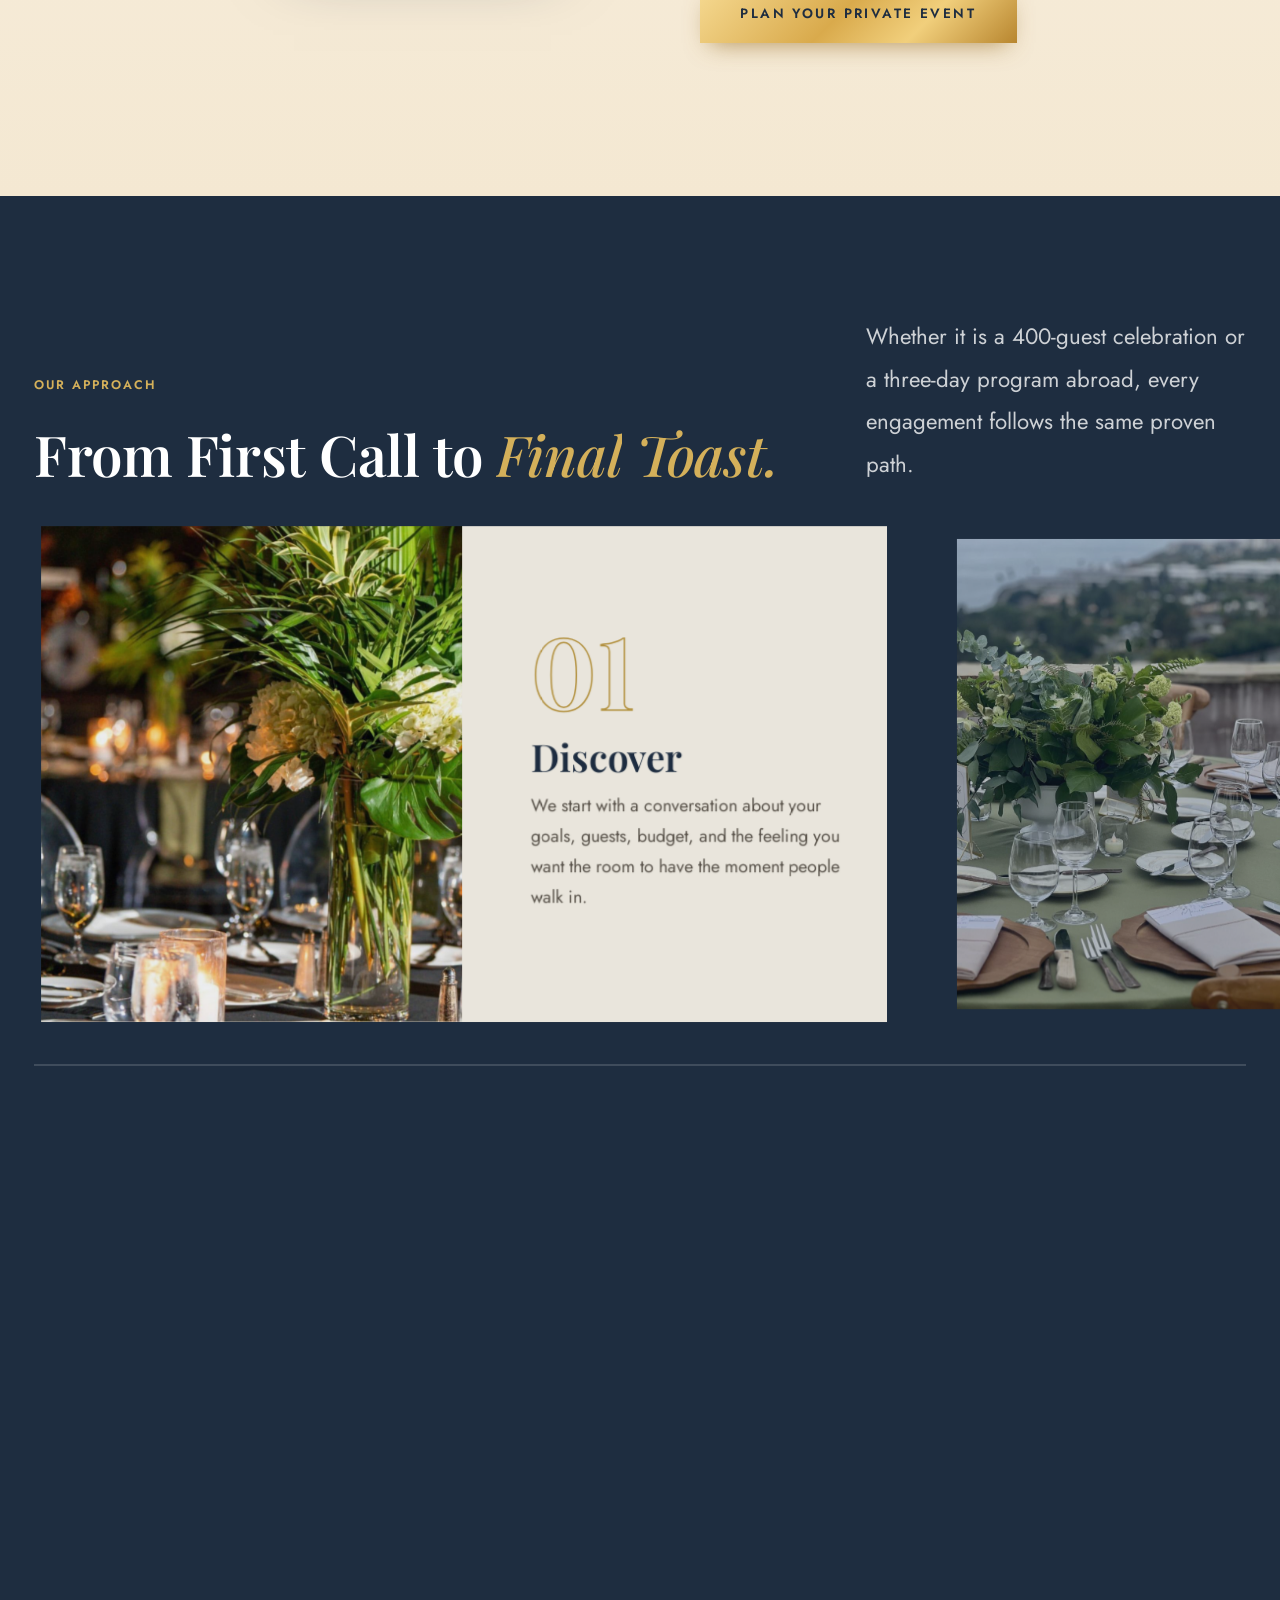
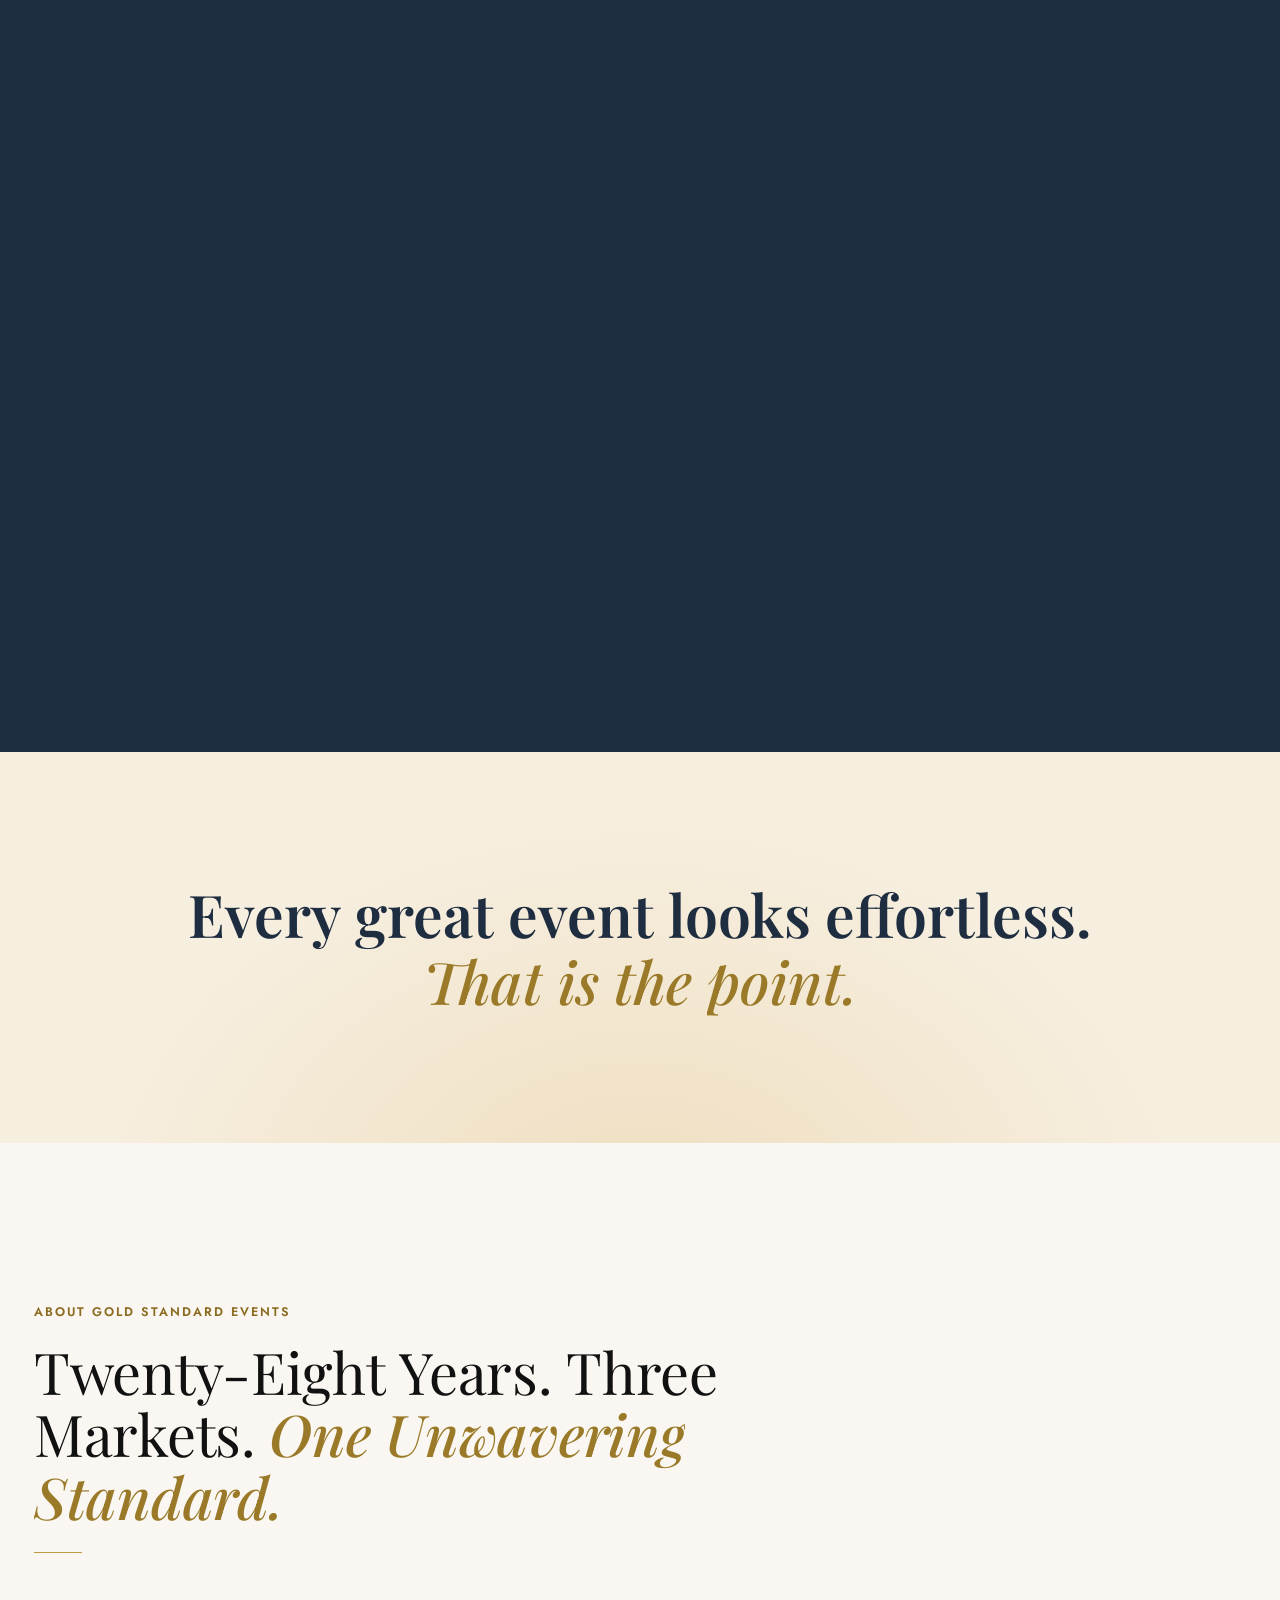
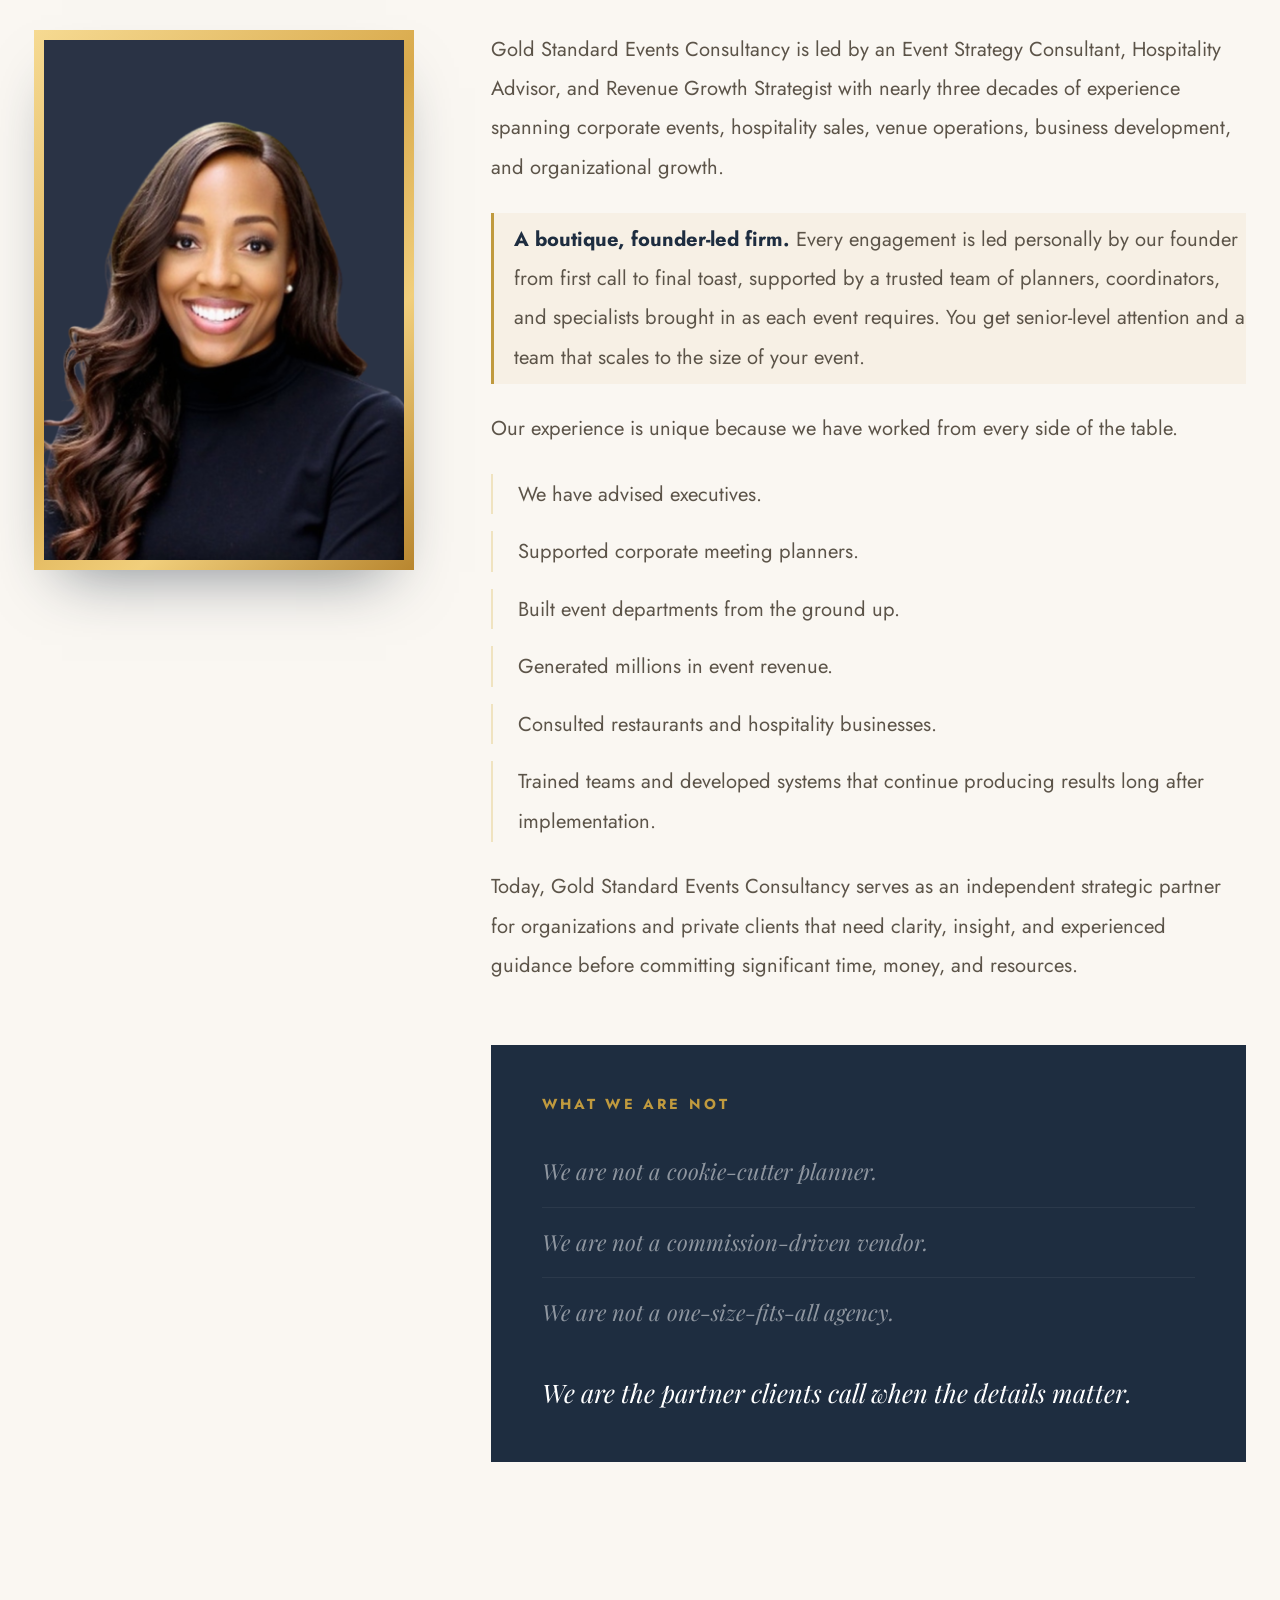
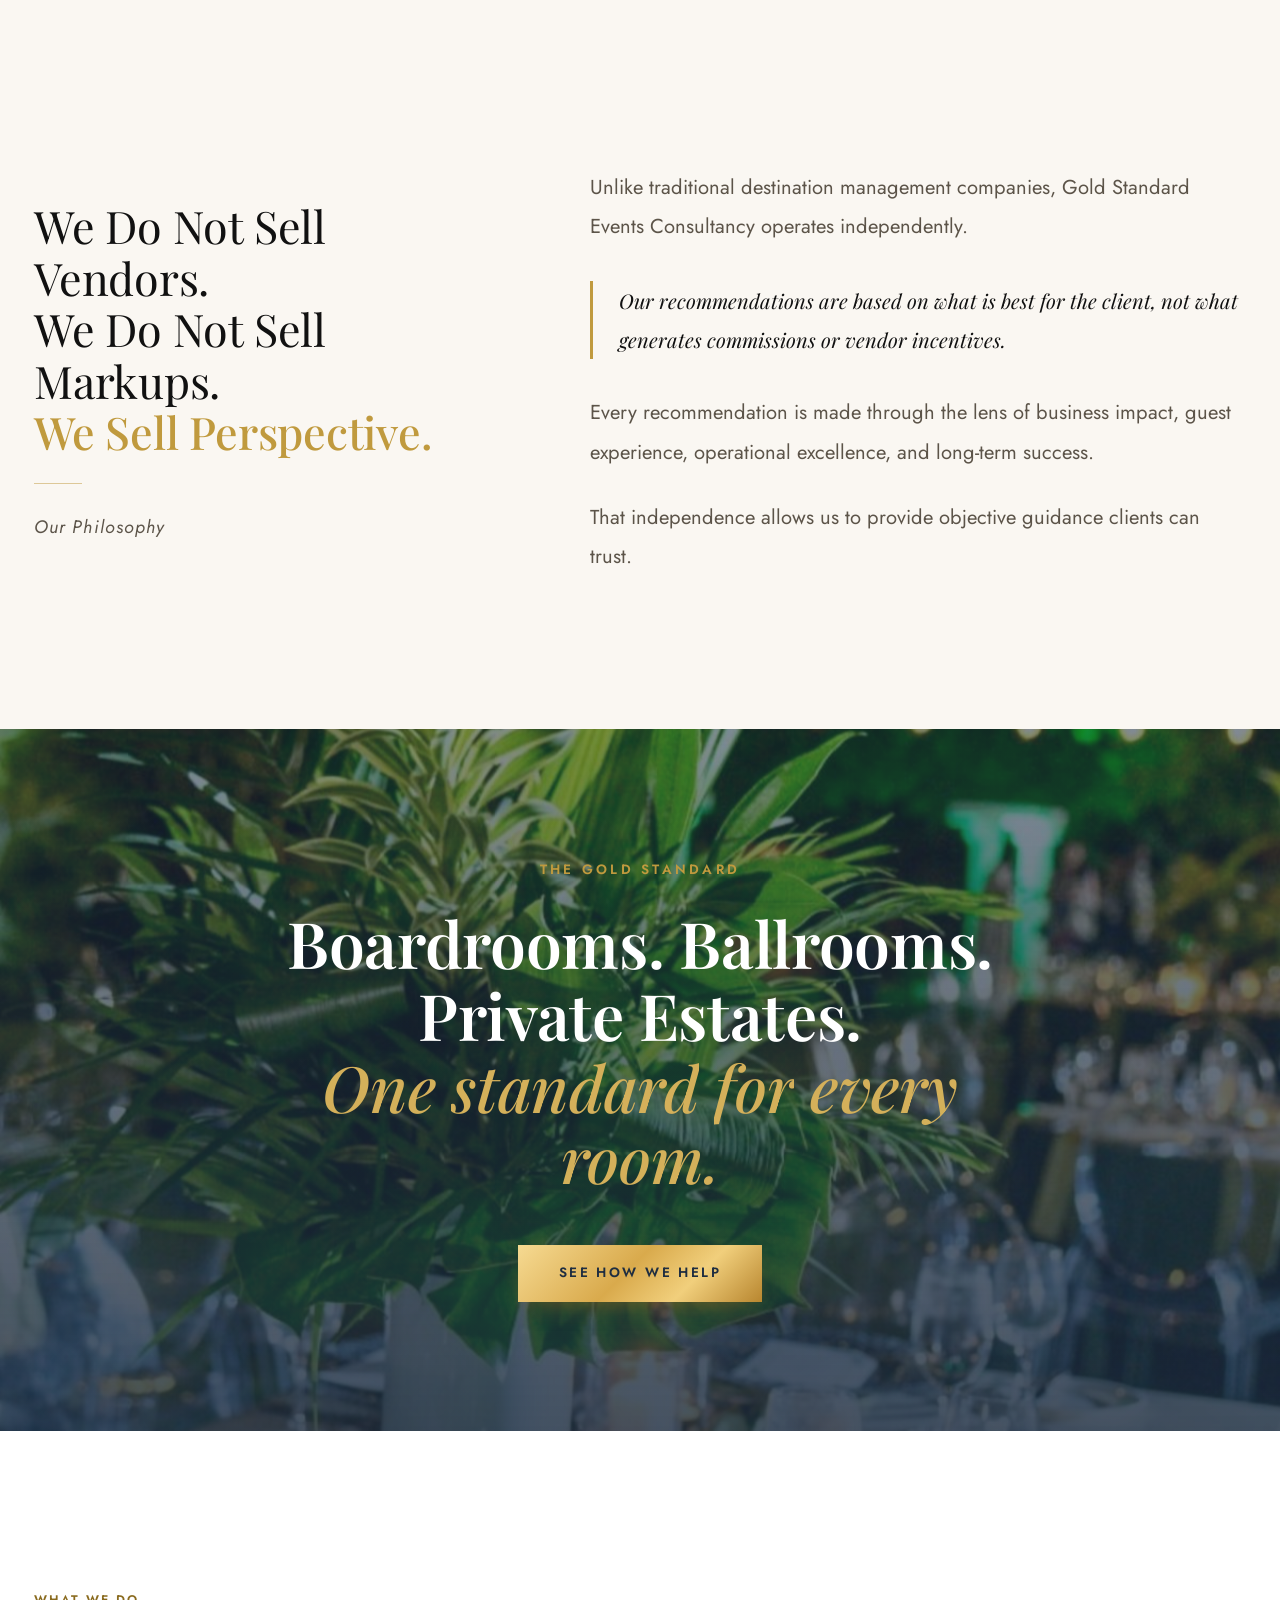
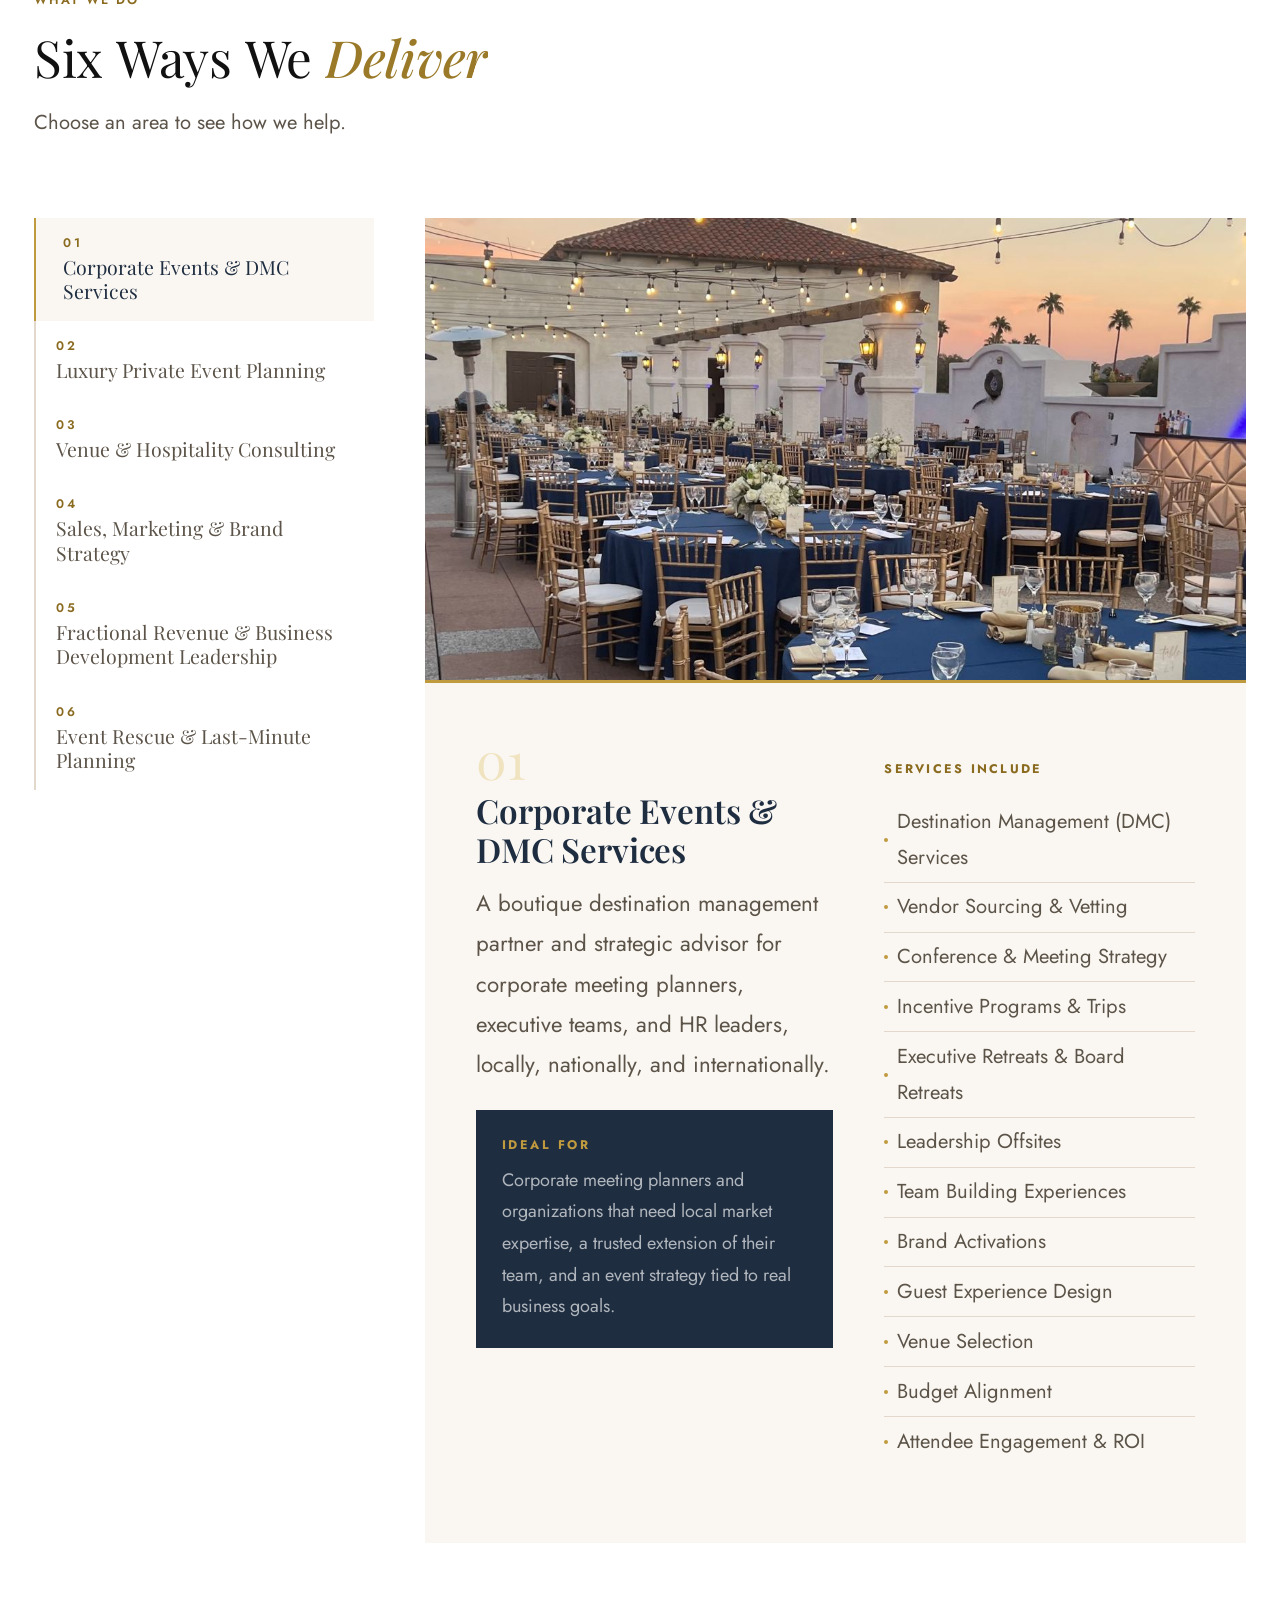
==== commit f1730d81: "Restore original photos" ====
--- a/index.html
+++ b/index.html
@@ -155,7 +155,7 @@
       </div>
     </article>
     <article class="side side--dark fade-up delay-1">
-      <div class="side__img"><img src="assets/images/web/lux-rooftop-buffet.jpg" alt="Rooftop reception buffet with florals and a city view" loading="lazy" /></div>
+      <div class="side__img"><img src="assets/images/web/lux-tasting.jpg" alt="Custom scent bar activation designed for a brand at a rooftop reception" loading="lazy" /></div>
       <div class="side__body">
         <span class="side__label">Strategy &amp; Consulting</span>
         <h3>The strategy that fills the room <em>and grows the business.</em></h3>
@@ -284,7 +284,7 @@
   <div class="lux__inner">
     <div class="lux__media">
       <div class="lux__img lux__img--main" data-speed="0.06"><img src="assets/images/web/lux-florals.jpg" alt="Lush floral arrangement in vivid colors" loading="lazy" /></div>
-      <div class="lux__img lux__img--accent" data-speed="-0.08"><img src="assets/images/web/lux-rose-centerpiece-red.jpg" alt="Rose and dried floral centerpiece on a red linen table" loading="lazy" /></div>
+      <div class="lux__img lux__img--accent" data-speed="-0.08"><img src="assets/images/web/lux-bluff-tablescape.jpg" alt="Oceanview tablescape with garden florals" loading="lazy" /></div>
       <div class="lux__badge" data-speed="-0.14"><span>Intimate to 500+</span>Guests</div>
     </div>
     <div class="lux__copy">
@@ -319,7 +319,7 @@
       </div>
       <div class="ap-track" id="apTrack">
         <article class="ap-panel">
-          <div class="ap-panel__img"><img src="assets/images/web/lux-patio-lounge.jpg" alt="Patio lounge set for a private conversation" loading="lazy" /></div>
+          <div class="ap-panel__img"><img src="assets/images/web/lux-venue-opening.jpg" alt="Candlelit tablescape with tropical florals" loading="lazy" /></div>
           <div class="ap-panel__body">
             <span class="ap-panel__n">01</span>
             <h3>Discover</h3>
@@ -327,7 +327,7 @@
           </div>
         </article>
         <article class="ap-panel">
-          <div class="ap-panel__img"><img src="assets/images/web/lux-olive-centerpiece.jpg" alt="Olive green tablescape with a garden centerpiece" loading="lazy" /></div>
+          <div class="ap-panel__img"><img src="assets/images/web/lux-bluff-tablescape.jpg" alt="Oceanview tablescape designed for an executive dinner" loading="lazy" /></div>
           <div class="ap-panel__body">
             <span class="ap-panel__n">02</span>
             <h3>Design</h3>
@@ -335,7 +335,7 @@
           </div>
         </article>
         <article class="ap-panel">
-          <div class="ap-panel__img"><img src="assets/images/web/lux-rose-geometric-table.jpg" alt="Rose centerpiece on a custom geometric tabletop" loading="lazy" /></div>
+          <div class="ap-panel__img"><img src="assets/images/web/lux-florals.jpg" alt="Lush custom floral arrangement" loading="lazy" /></div>
           <div class="ap-panel__body">
             <span class="ap-panel__n">03</span>
             <h3>Curate</h3>
@@ -343,7 +343,7 @@
           </div>
         </article>
         <article class="ap-panel">
-          <div class="ap-panel__img"><img src="assets/images/web/lux-garden-reception.jpg" alt="Garden reception set and ready for guests" loading="lazy" /></div>
+          <div class="ap-panel__img"><img src="assets/images/web/lux-resort-conference.jpg" alt="Resort terrace set for a multi-day conference dinner" loading="lazy" /></div>
           <div class="ap-panel__body">
             <span class="ap-panel__n">04</span>
             <h3>Deliver</h3>
@@ -470,7 +470,7 @@
     <div class="svc-tabs__nav" role="tablist" aria-label="Services"><button type="button" role="tab" id="tab-corporate" aria-controls="panel-corporate" aria-selected="true" data-key="corporate" class="is-active"><span class="svc-tabs__n">01</span>Corporate Events &amp; DMC Services</button><button type="button" role="tab" id="tab-luxury" aria-controls="panel-luxury" aria-selected="false" data-key="luxury"><span class="svc-tabs__n">02</span>Luxury Private Event Planning</button><button type="button" role="tab" id="tab-venue" aria-controls="panel-venue" aria-selected="false" data-key="venue"><span class="svc-tabs__n">03</span>Venue &amp; Hospitality Consulting</button><button type="button" role="tab" id="tab-brand" aria-controls="panel-brand" aria-selected="false" data-key="brand"><span class="svc-tabs__n">04</span>Sales, Marketing &amp; Brand Strategy</button><button type="button" role="tab" id="tab-fractional" aria-controls="panel-fractional" aria-selected="false" data-key="fractional"><span class="svc-tabs__n">05</span>Fractional Revenue &amp; Business Development Leadership</button><button type="button" role="tab" id="tab-rescue" aria-controls="panel-rescue" aria-selected="false" data-key="rescue"><span class="svc-tabs__n">06</span>Event Rescue &amp; Last-Minute Planning</button></div>
     <div class="svc-tabs__panels">
       <div class="svc-panel is-active" role="tabpanel" id="panel-corporate" aria-labelledby="tab-corporate">
-        <div class="svc-panel__img"><img src="assets/images/web/lux-neon-minigolf.jpg" alt="Glow mini golf team building activation at night" loading="lazy" style="object-position:center 55%" /></div>
+        <div class="svc-panel__img"><img src="assets/images/web/lux-resort-conference.jpg" alt="Resort terrace set for a multi-day corporate program" loading="lazy" /></div>
         <div class="svc-panel__body">
           <div>
             <span class="svc-panel__n">01</span>
@@ -500,7 +500,7 @@
         </div>
       </div>
       <div class="svc-panel" role="tabpanel" id="panel-venue" aria-labelledby="tab-venue">
-        <div class="svc-panel__img"><img src="assets/images/web/lux-buffet-olive-tree.jpg" alt="Venue buffet set beneath an olive tree" loading="lazy" /></div>
+        <div class="svc-panel__img"><img src="assets/images/web/lux-farmhouse-exterior.jpg" alt="Farmhouse restaurant private event entrance" loading="lazy" /></div>
         <div class="svc-panel__body">
           <div>
             <span class="svc-panel__n">03</span>
@@ -515,7 +515,7 @@
         </div>
       </div>
       <div class="svc-panel" role="tabpanel" id="panel-brand" aria-labelledby="tab-brand">
-        <div class="svc-panel__img"><img src="assets/images/web/lux-gift-basket.jpg" alt="Curated gift basket wrapped for a brand activation" loading="lazy" /></div>
+        <div class="svc-panel__img"><img src="assets/images/web/lux-farmhouse-grazing.jpg" alt="Signature grazing display created for Farmhouse" loading="lazy" /></div>
         <div class="svc-panel__body">
           <div>
             <span class="svc-panel__n">04</span>
@@ -543,7 +543,7 @@
         </div>
       </div>
       <div class="svc-panel" role="tabpanel" id="panel-fractional" aria-labelledby="tab-fractional">
-        <div class="svc-panel__img"><img src="assets/images/web/lux-lawn-cocktail-tables.jpg" alt="Lawn cocktail tables with green linens" loading="lazy" /></div>
+        <div class="svc-panel__img"><img src="assets/images/web/lux-mayfair-centerpiece.jpg" alt="Centerpiece at The Mayfair Hotel" loading="lazy" /></div>
         <div class="svc-panel__body">
           <div>
             <span class="svc-panel__n">05</span>
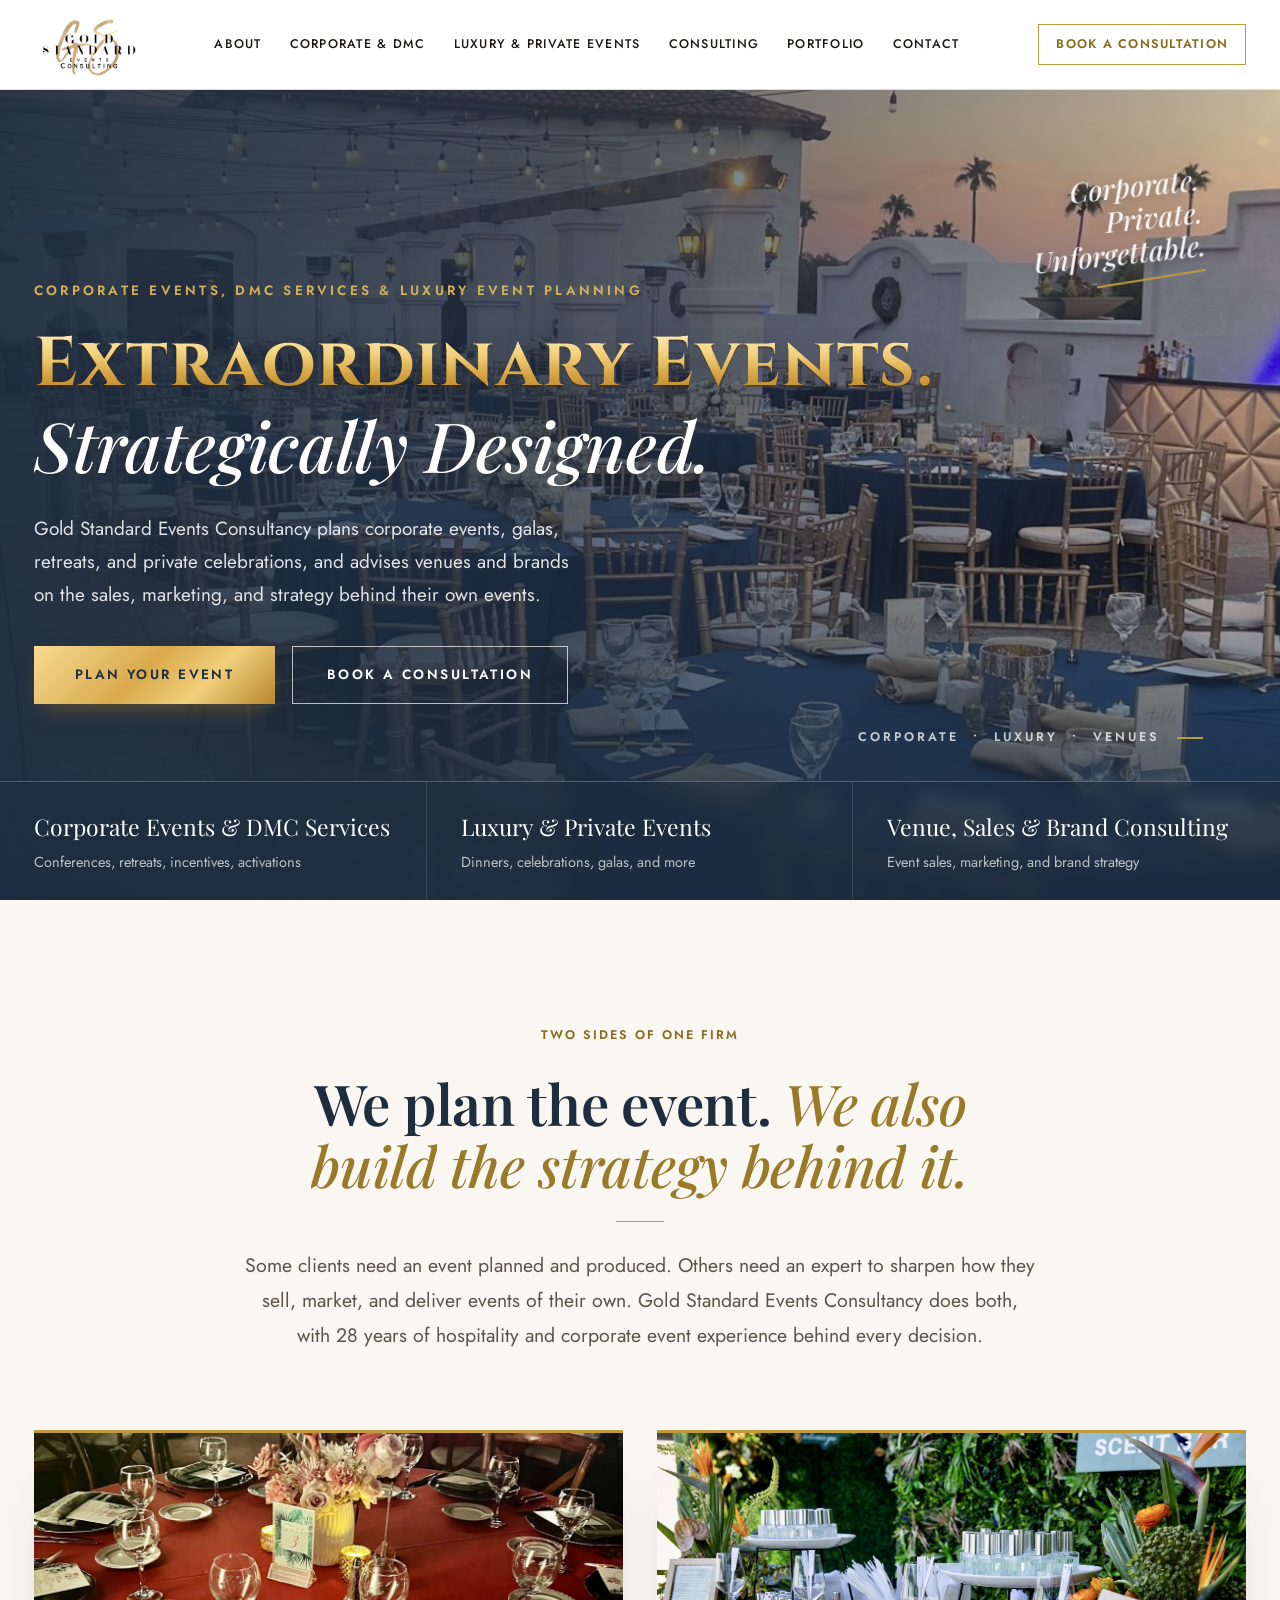
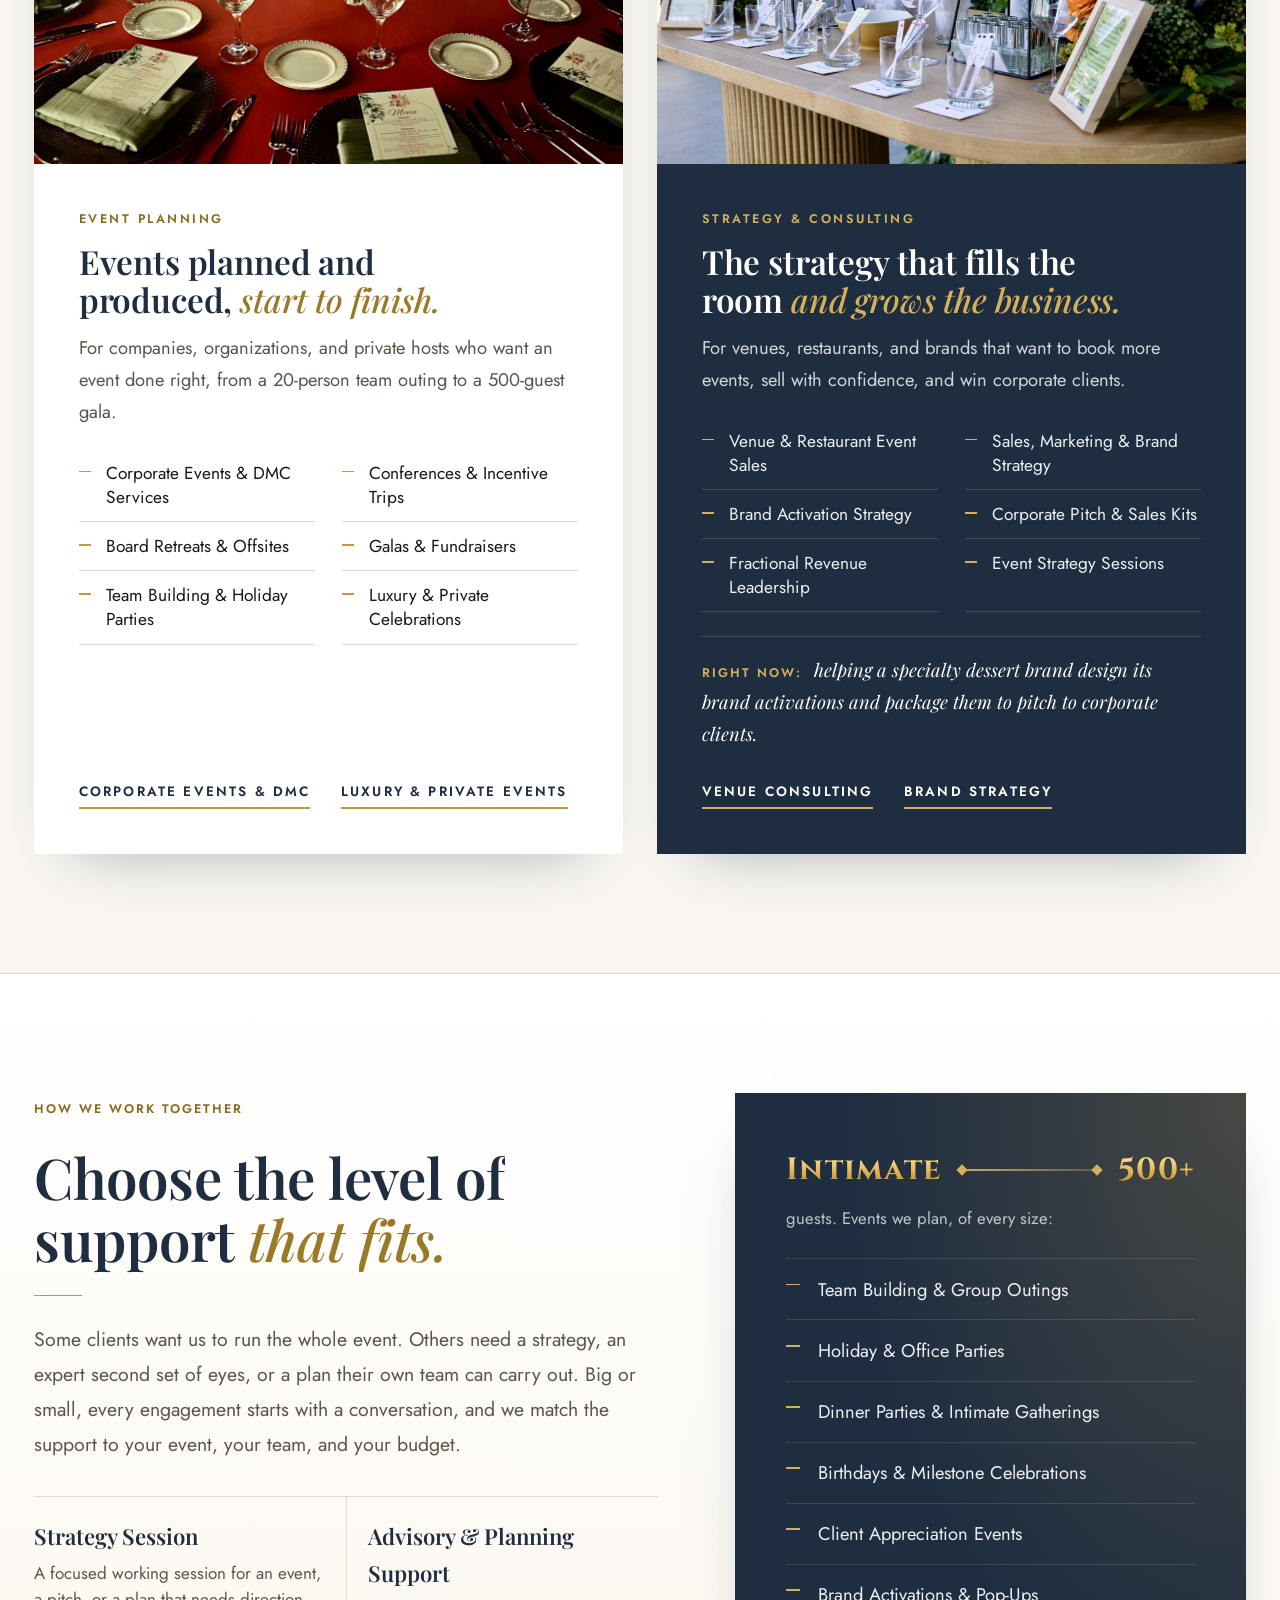
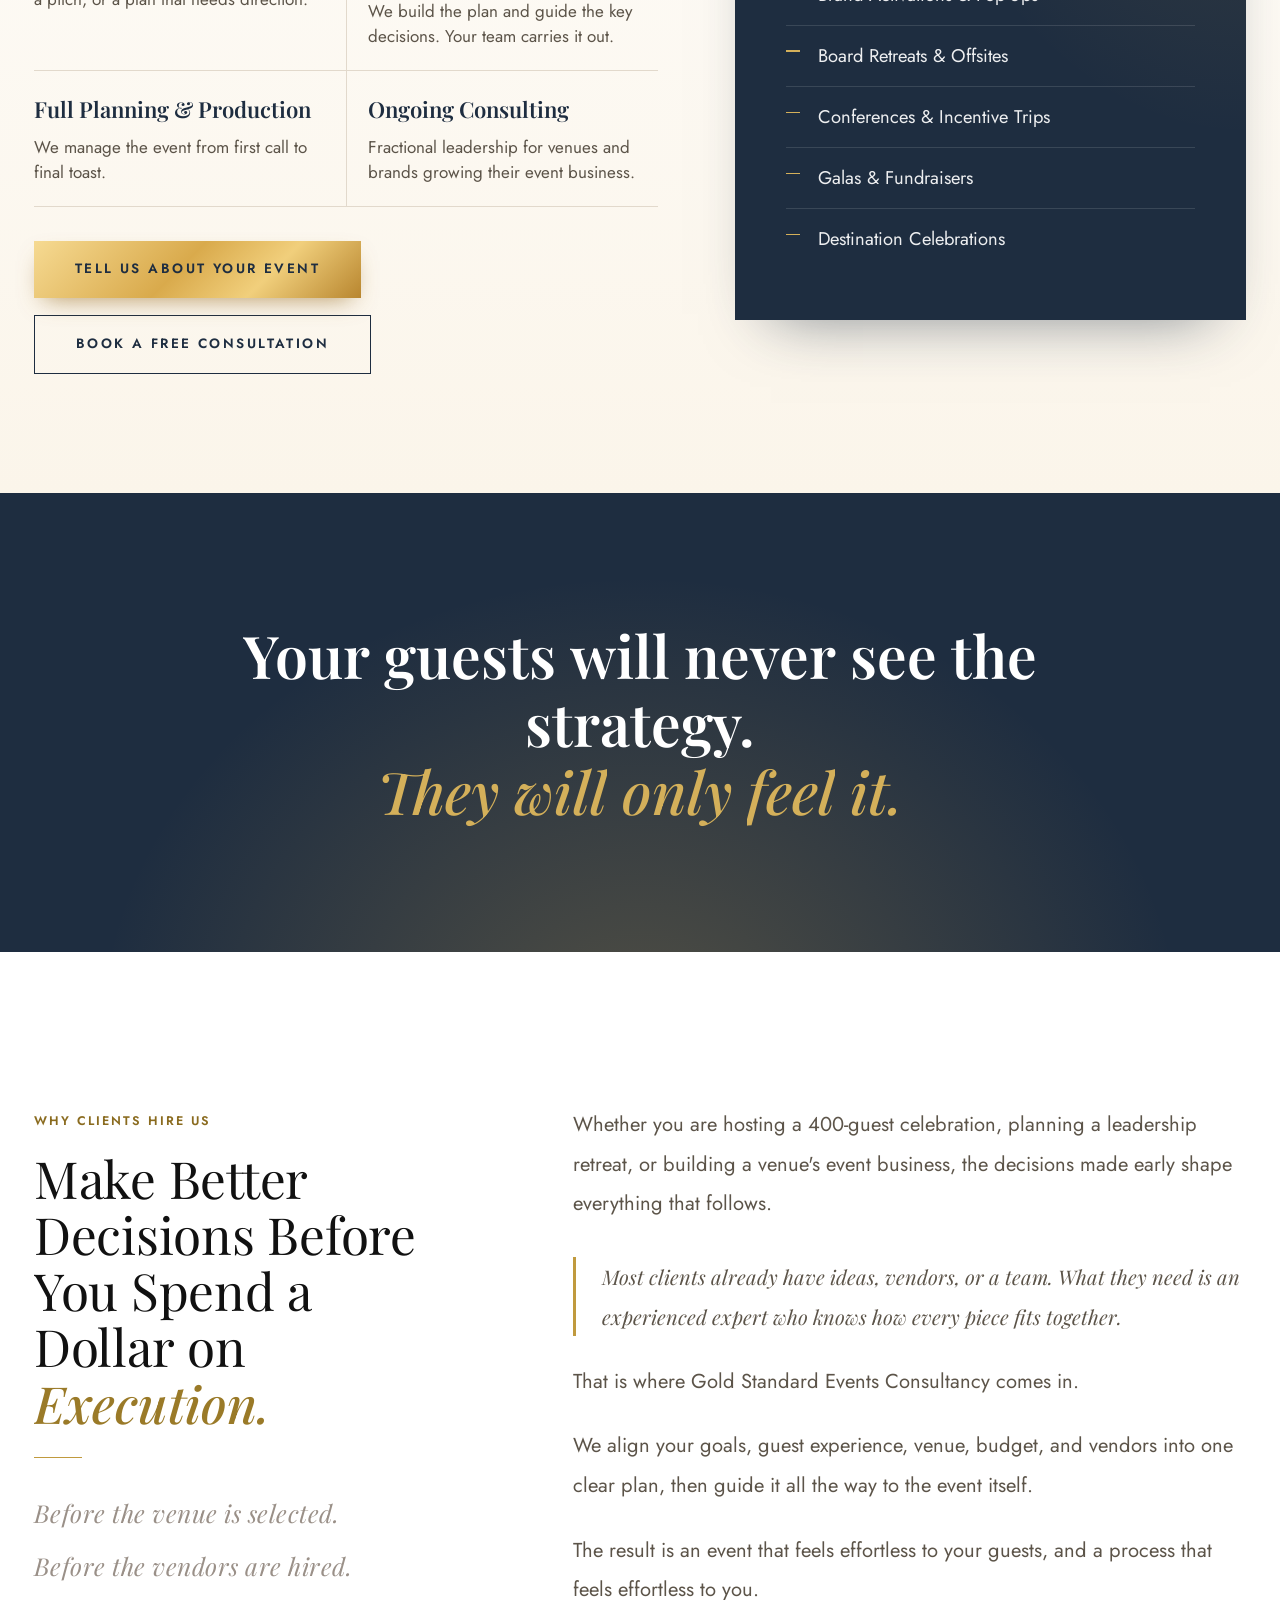
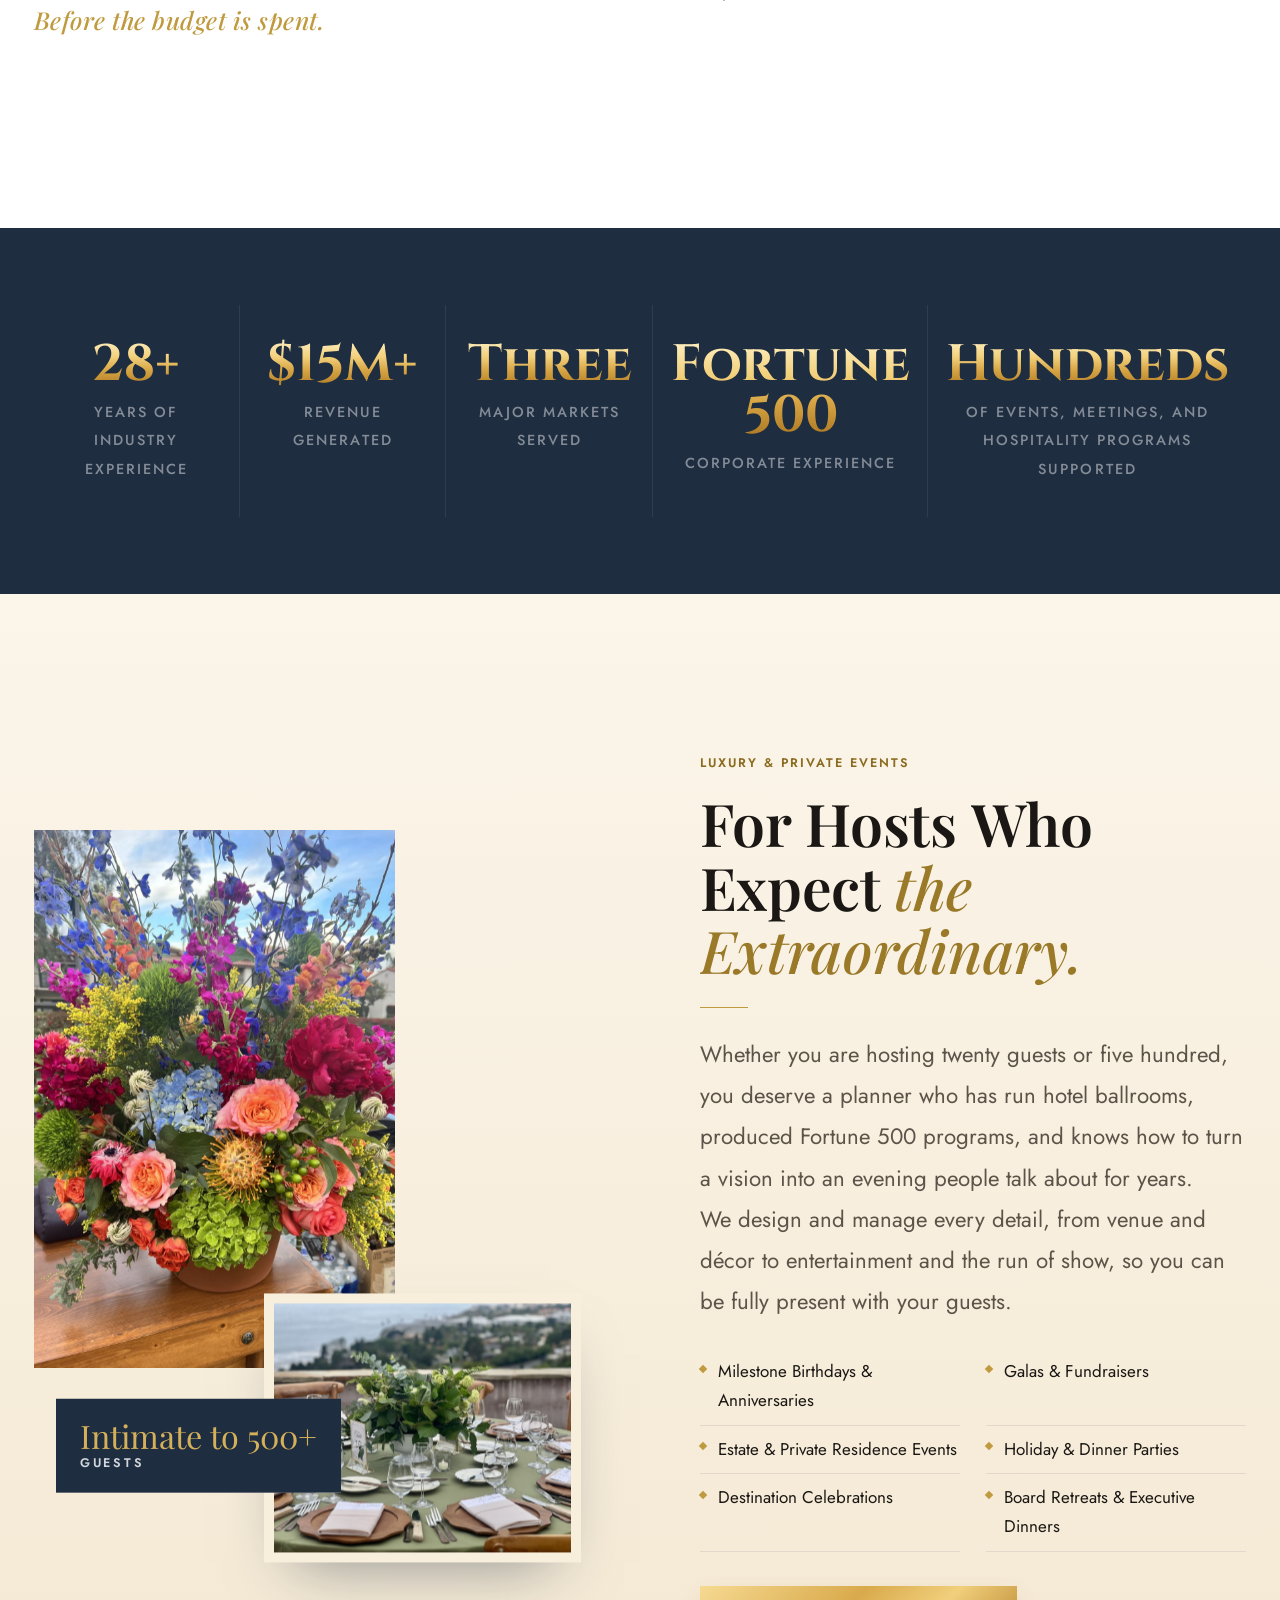
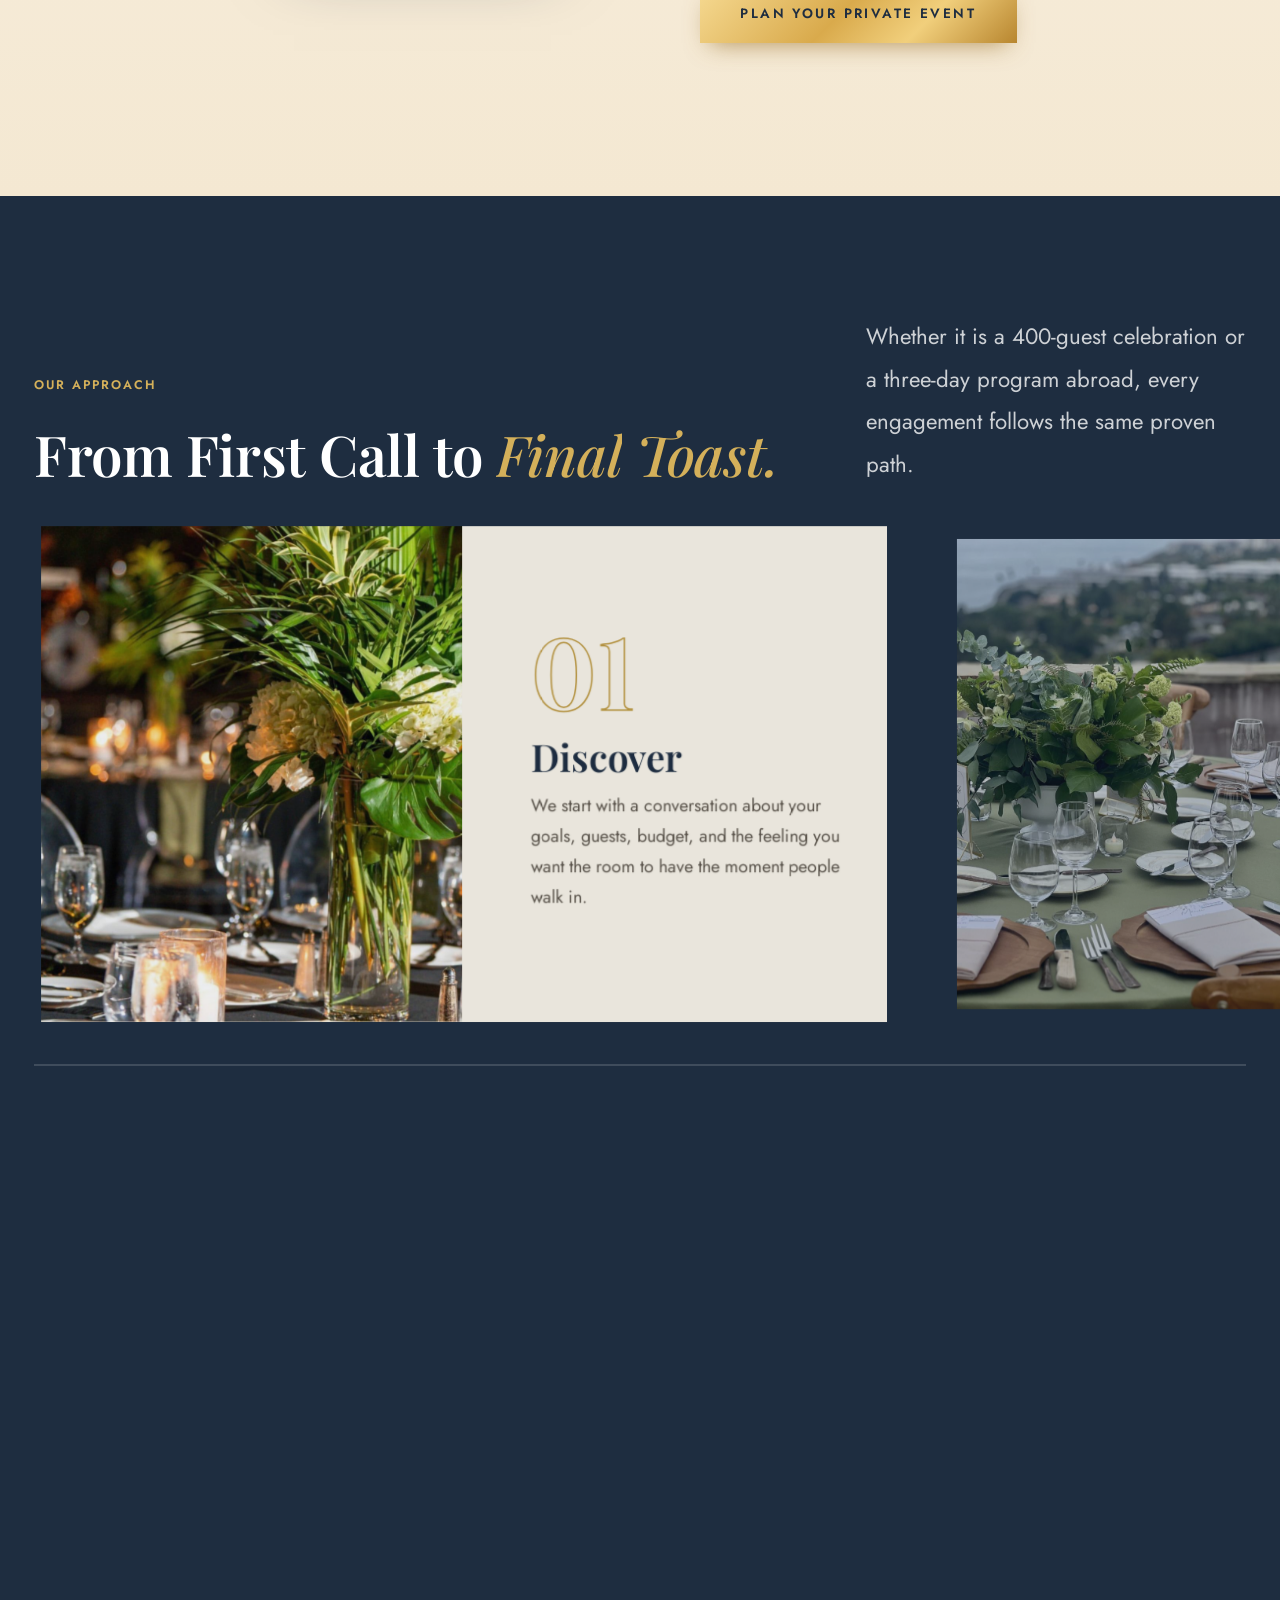
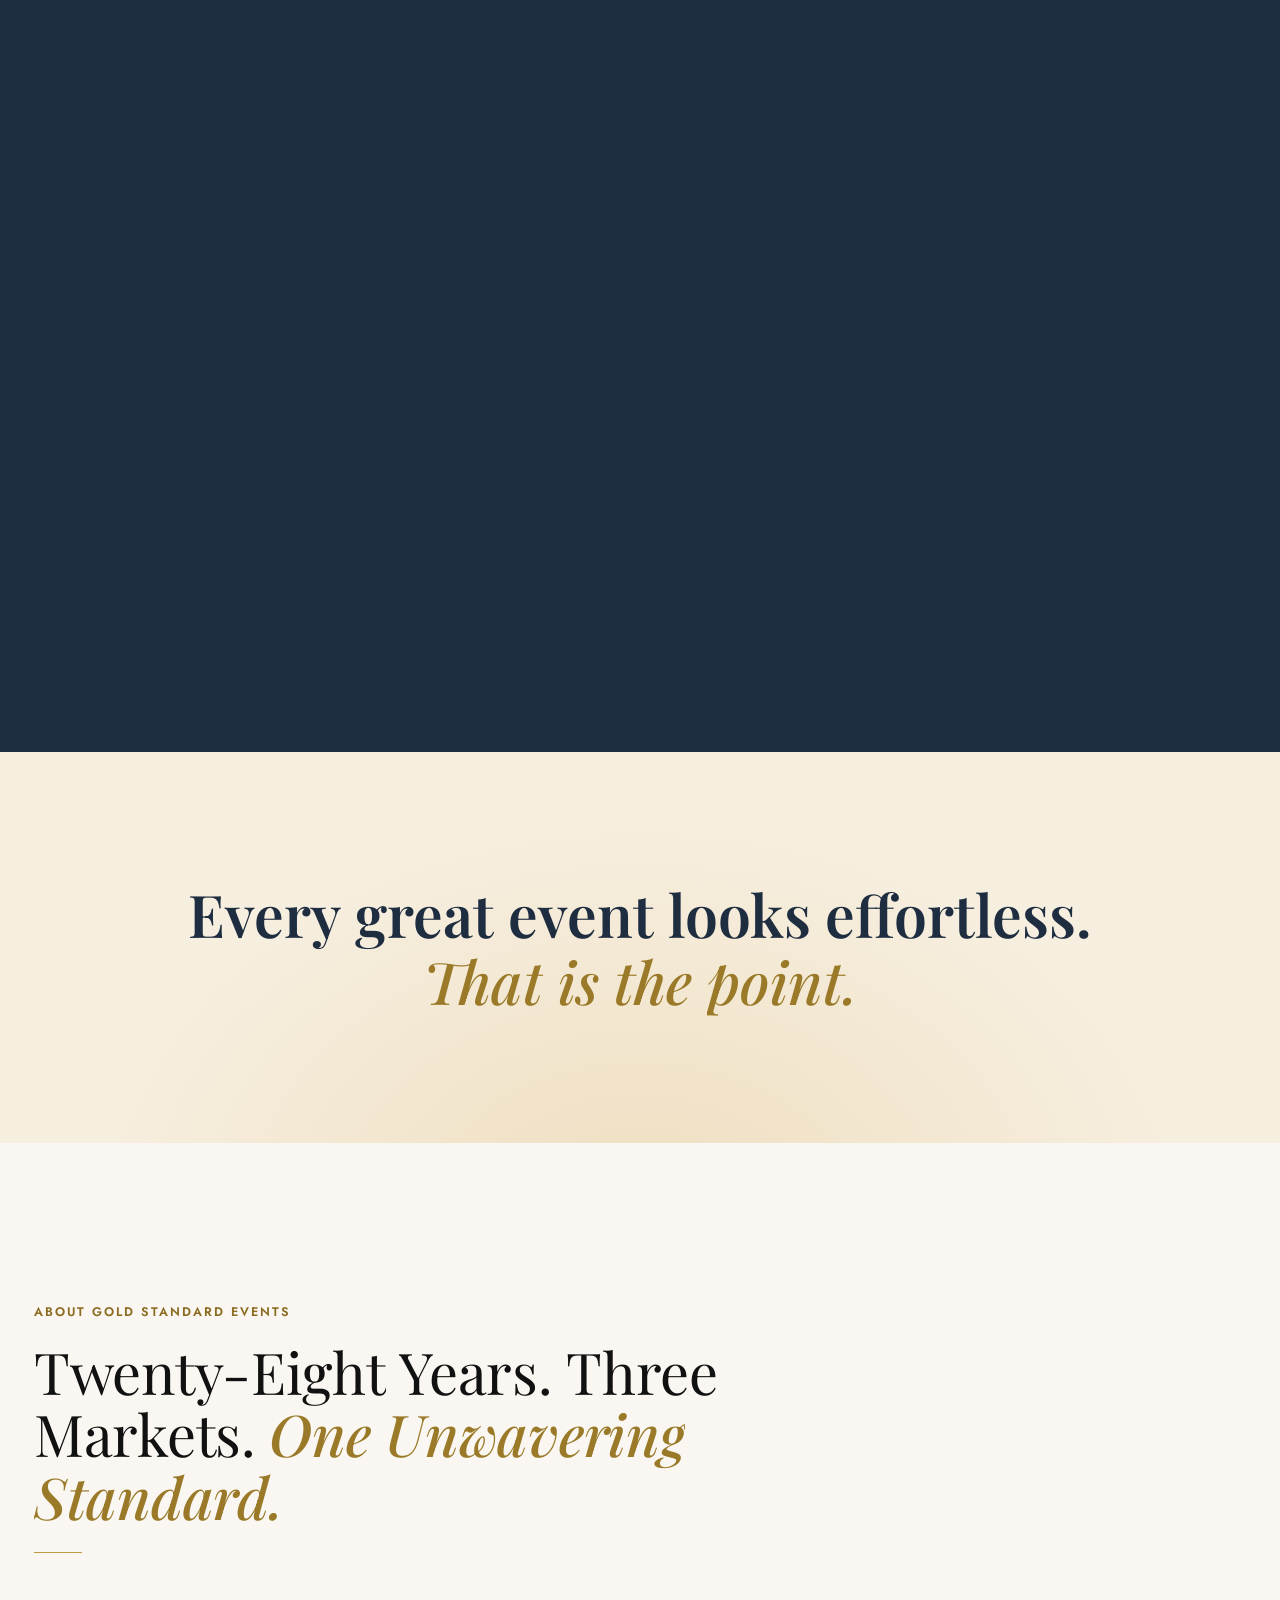
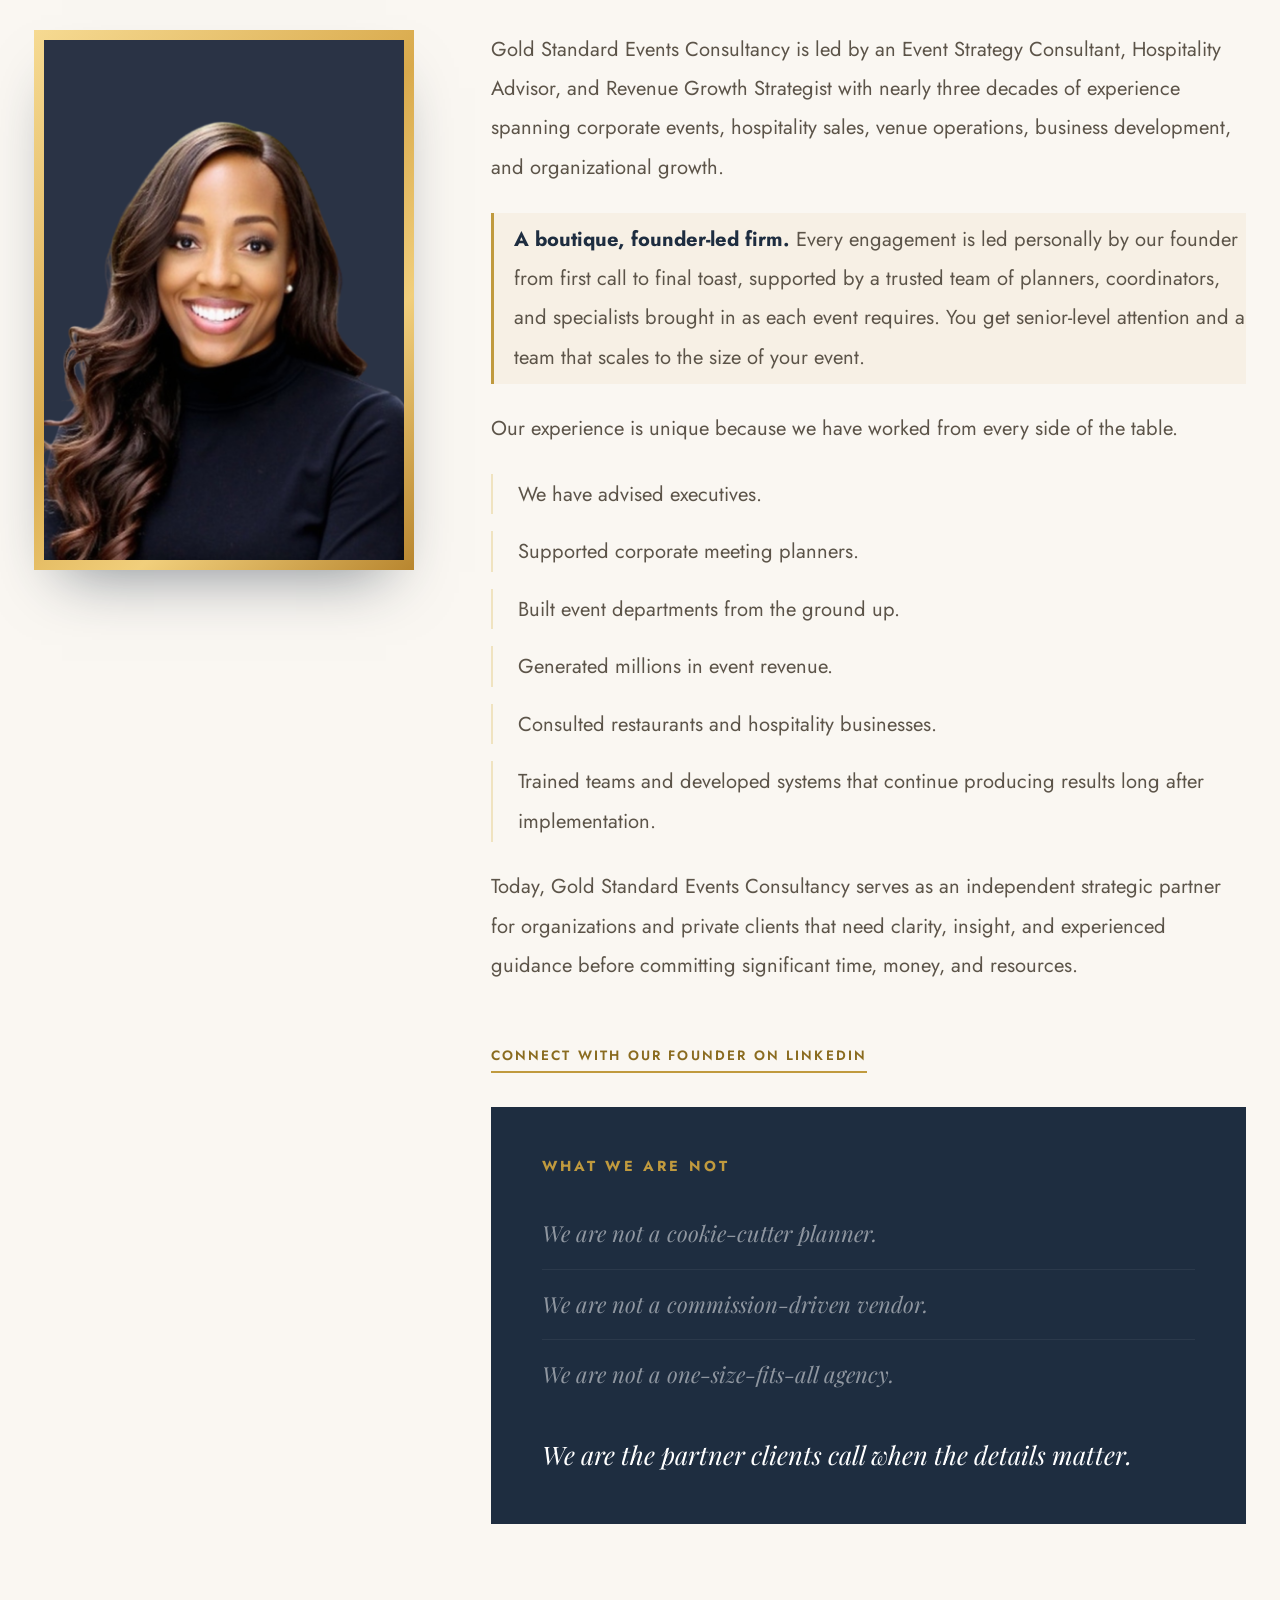
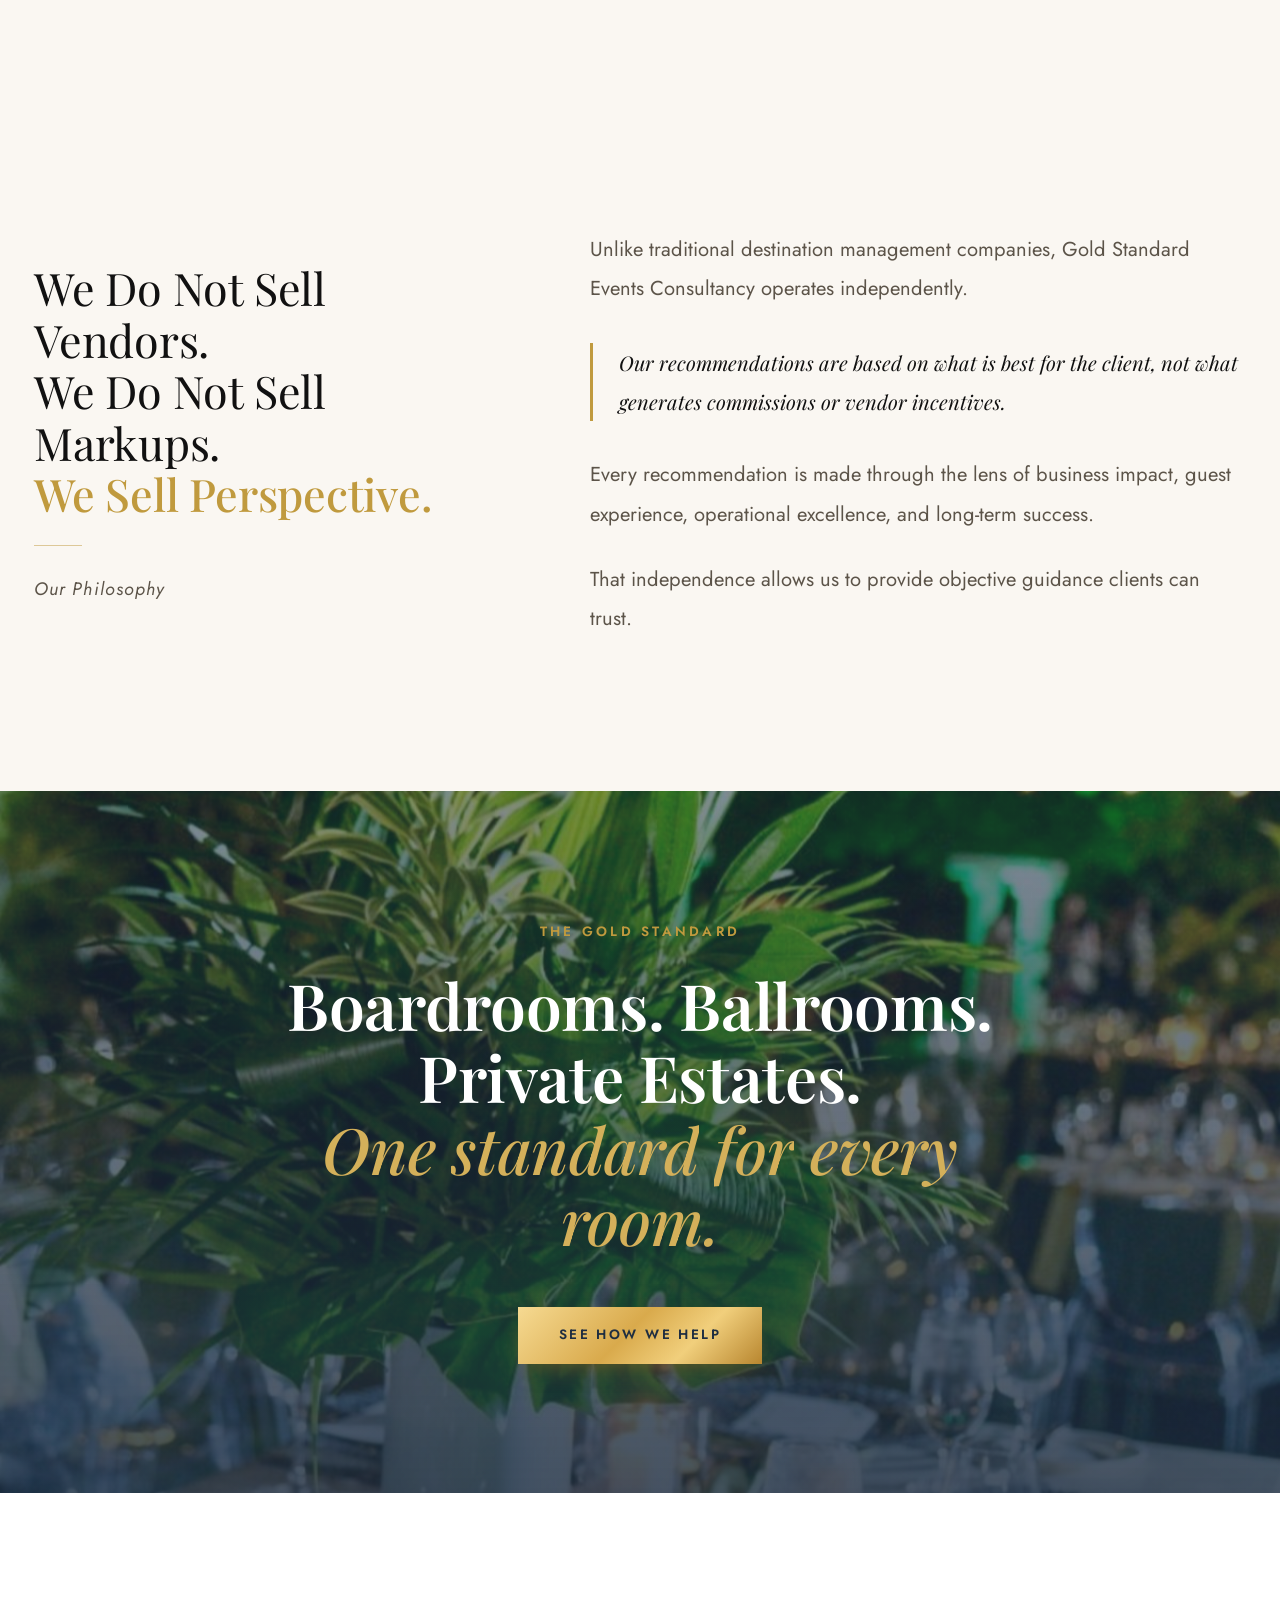
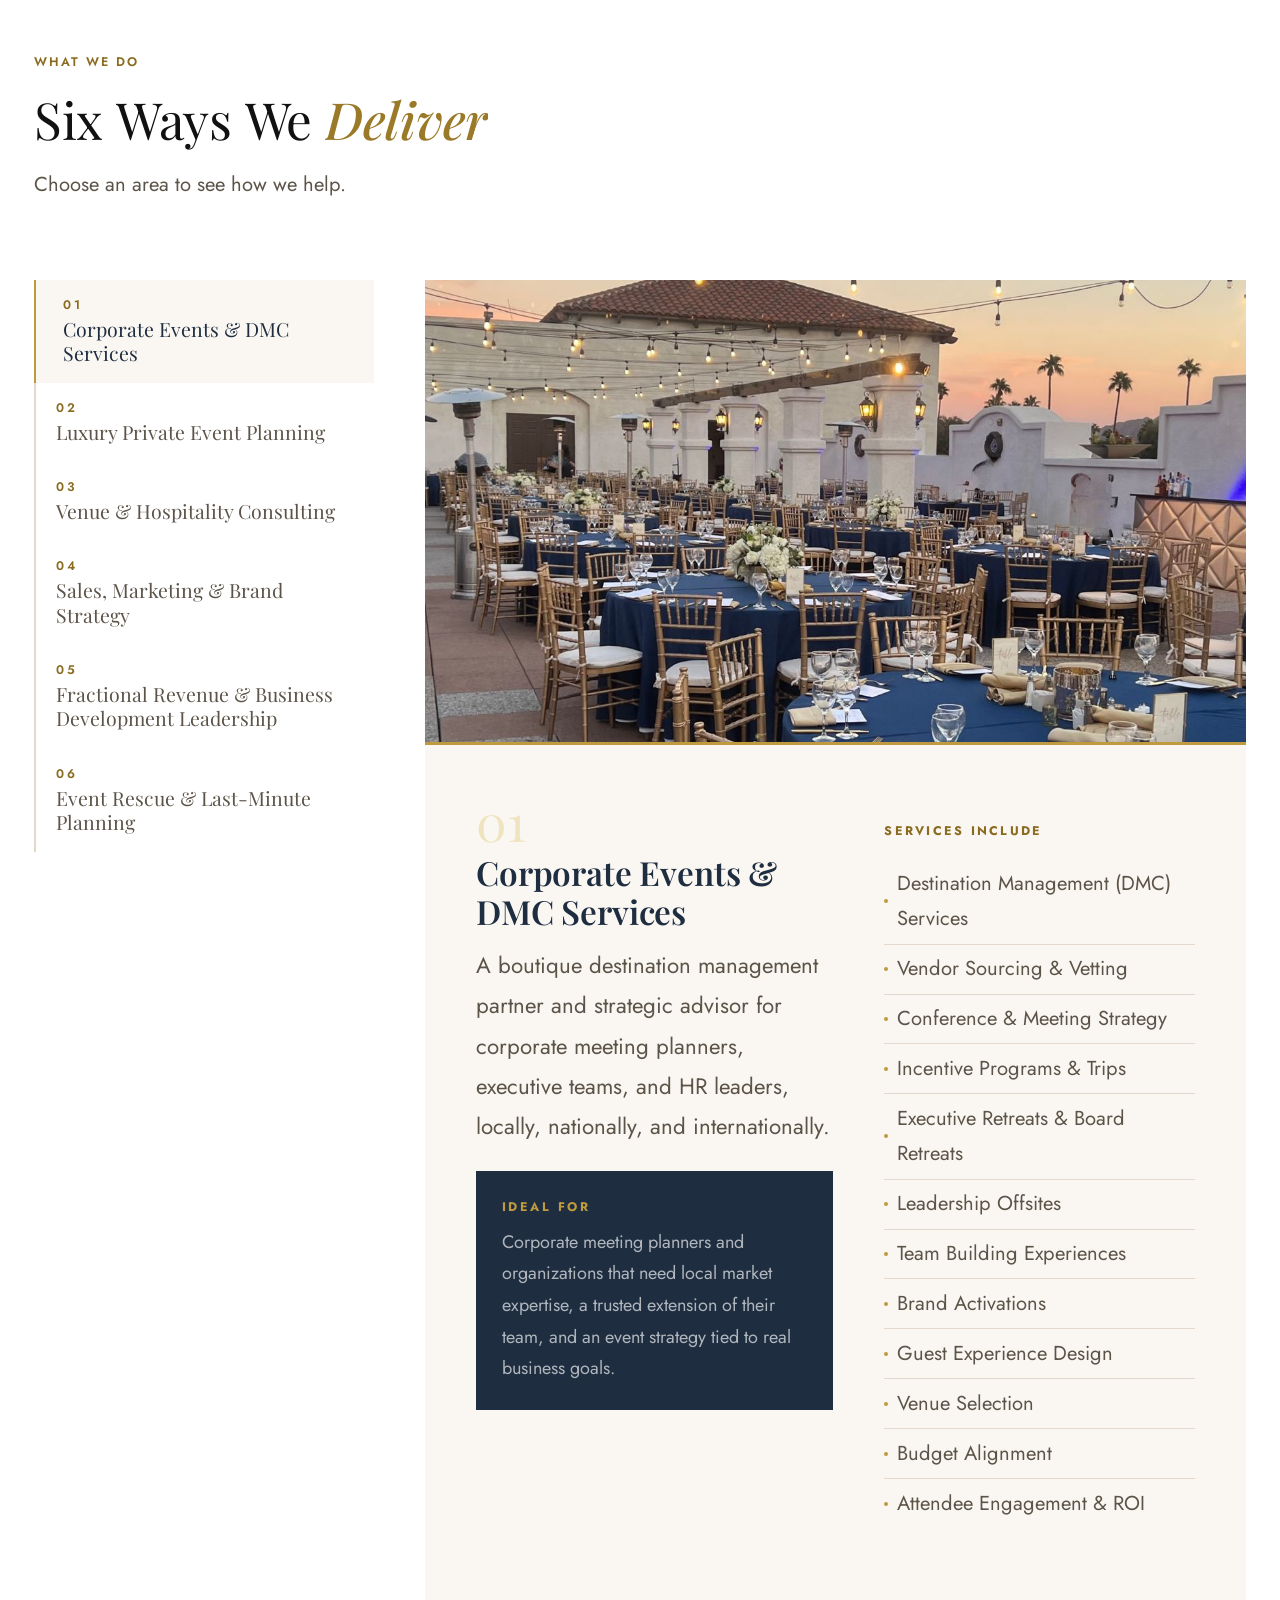
==== commit 763ef975: "Add LinkedIn" ====
--- a/index.html
+++ b/index.html
@@ -406,6 +406,7 @@
           <div class="about-v2__bio-line">Trained teams and developed systems that continue producing results long after implementation.</div>
 
           <p style="margin-top: var(--s3);">Today, Gold Standard Events Consultancy serves as an independent strategic partner for organizations and private clients that need clarity, insight, and experienced guidance before committing significant time, money, and resources.</p>
+          <a href="https://www.linkedin.com/in/jenniferejones26" target="_blank" rel="noopener" class="about-v2__resume-link">Connect with Our Founder on LinkedIn</a>
         </div>
 
         <div class="about-v2__not fade-up delay-2">
@@ -558,7 +559,7 @@
         </div>
       </div>
       <div class="svc-panel" role="tabpanel" id="panel-rescue" aria-labelledby="tab-rescue">
-        <div class="svc-panel__img"><img src="assets/images/web/lux-navy-garden-tables.jpg" alt="Garden dinner tables set with navy linens and white florals" loading="lazy" style="object-position:center 60%" /></div>
+        <div class="svc-panel__img"><img src="assets/images/web/lux-brand-stage-seating.jpg" alt="Brand stage and theater seating set for a live conversation event" loading="lazy" style="object-position:center 58%" /></div>
         <div class="svc-panel__body">
           <div>
             <span class="svc-panel__n">06</span>
--- a/css/site.css
+++ b/css/site.css
@@ -1600,3 +1600,7 @@
 @media (prefers-reduced-motion: reduce) { .side__img img { transition: none; } }
 .nav__logo { flex: none; } .nav__logo img { width: auto; max-width: none; }
 @media (min-width: 1025px) { .nav__links { margin-right: clamp(1rem, 2vw, 2rem); } }
+
+/* LinkedIn link under the bio */
+.about-v2__resume-link { color: var(--gold-ink); font-size: 13.5px; text-decoration: none; border-bottom: 2px solid var(--gold); }
+.about-v2__resume-link:hover { color: var(--navy); border-color: var(--navy); }
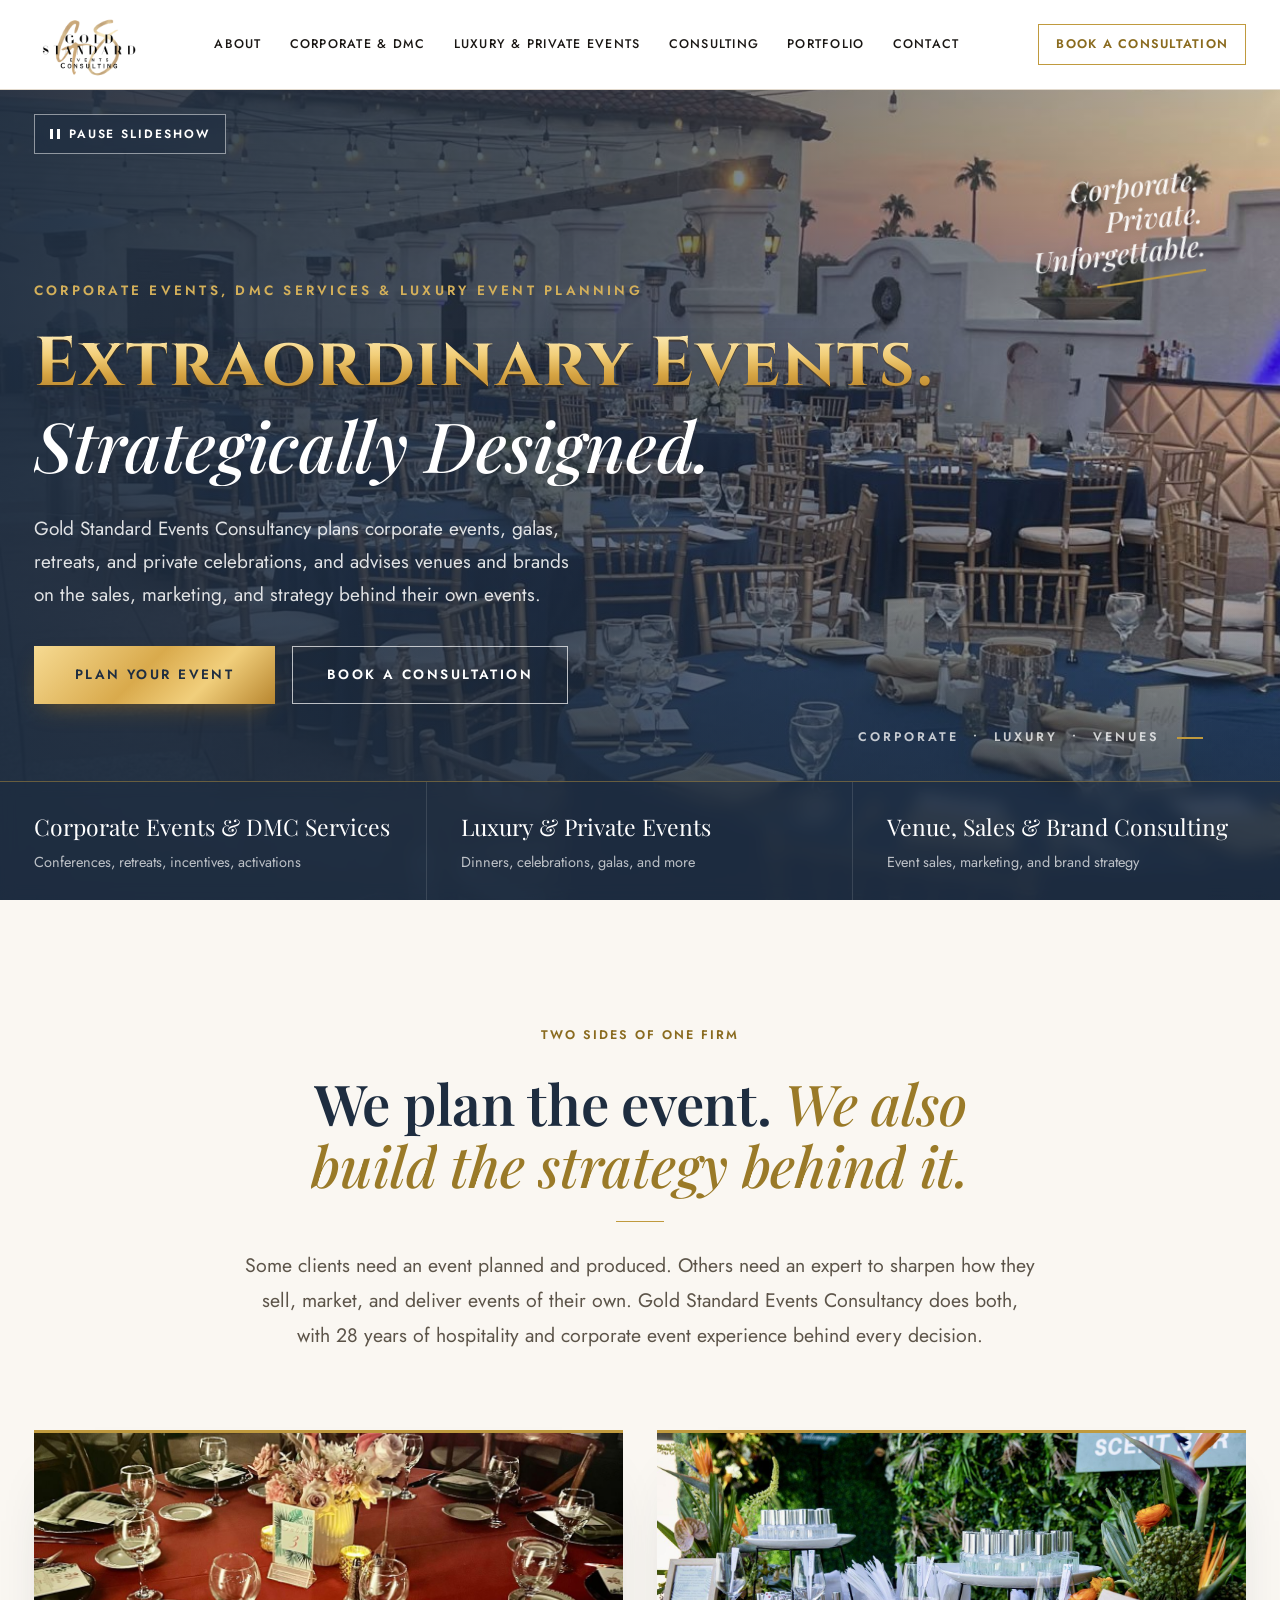
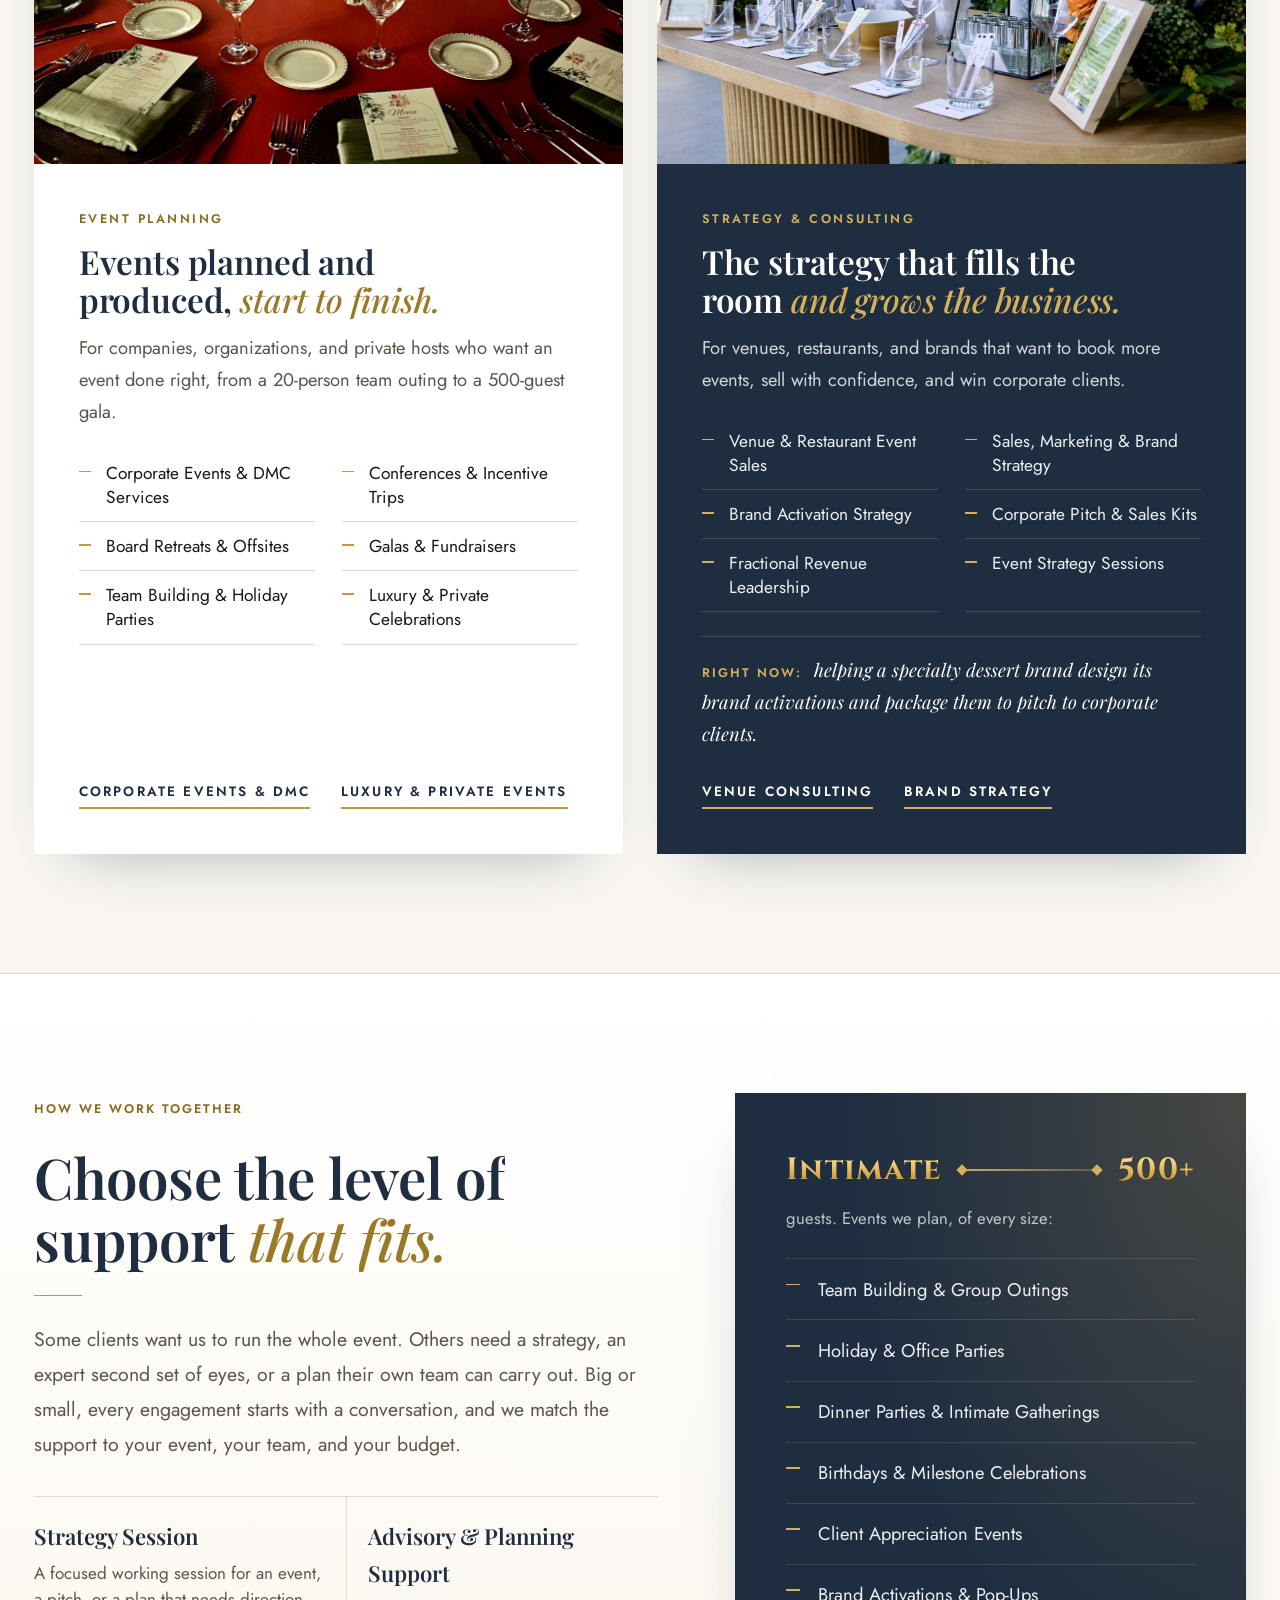
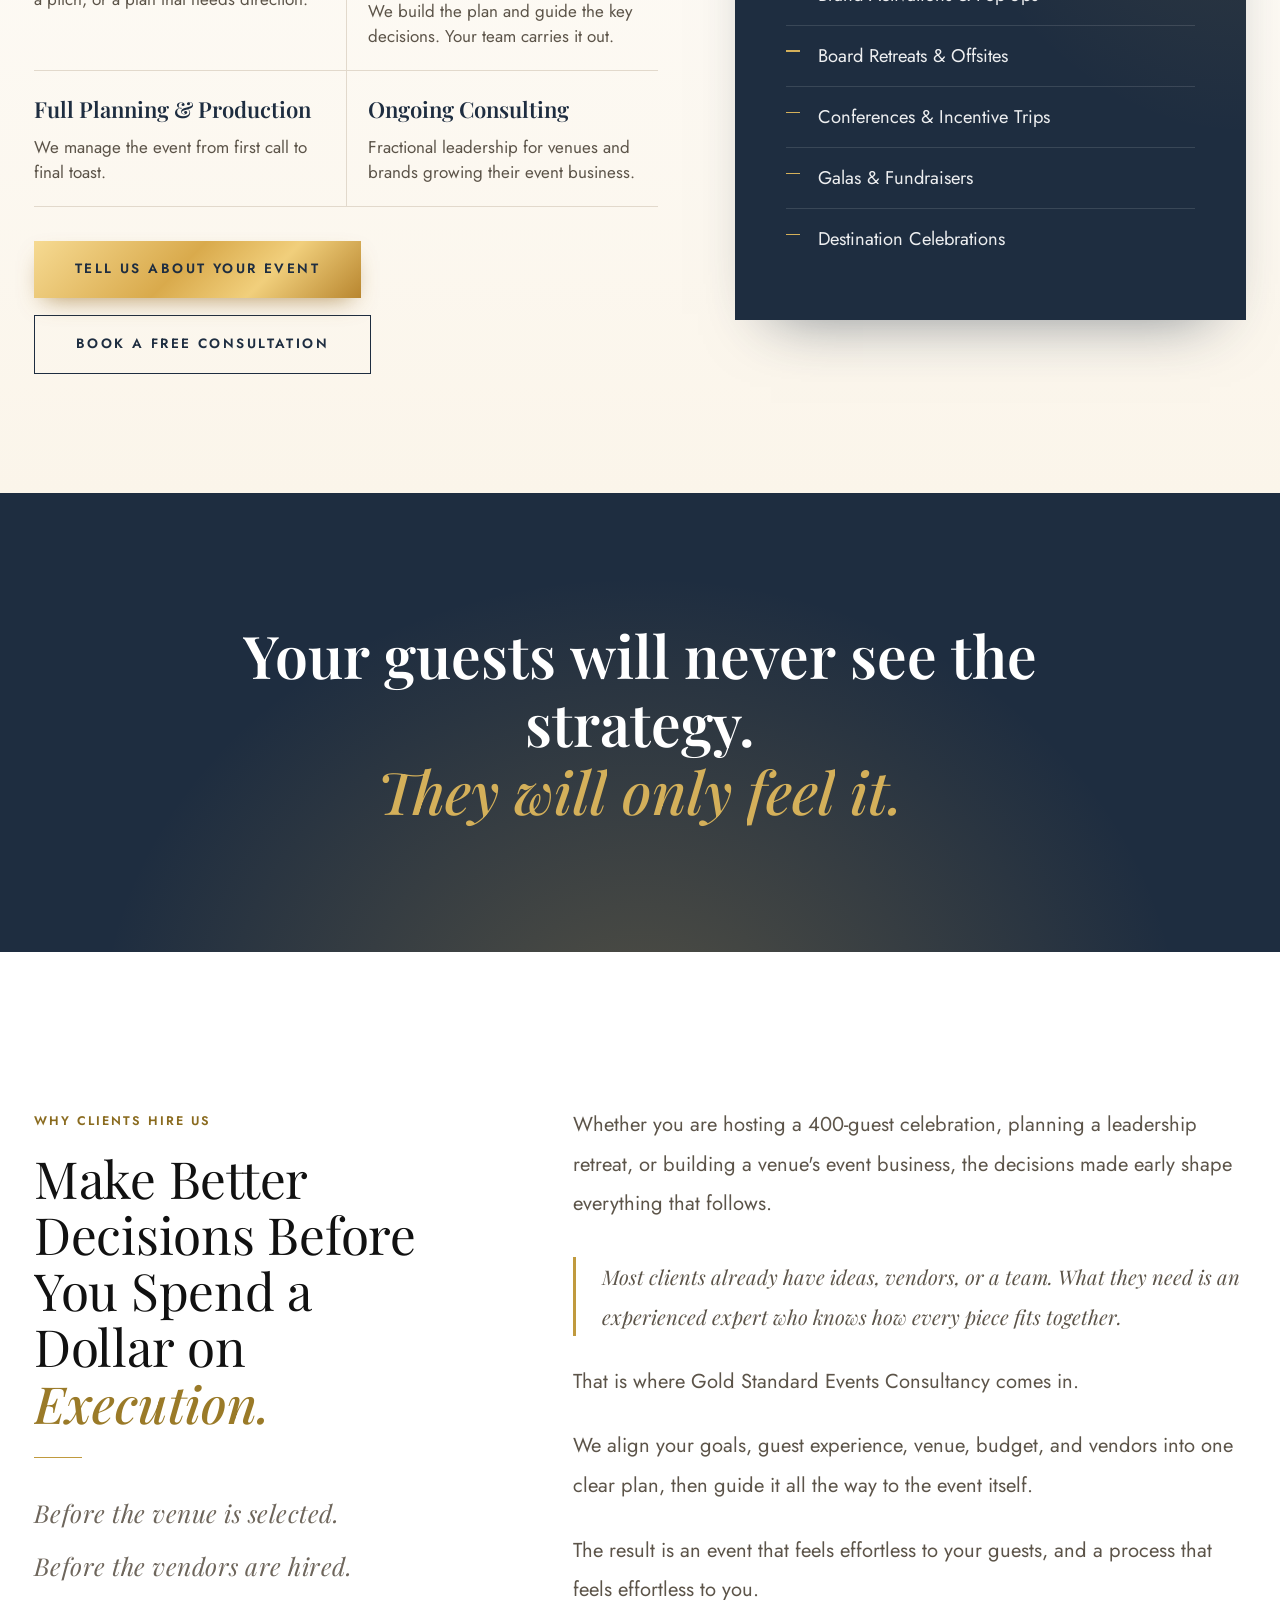
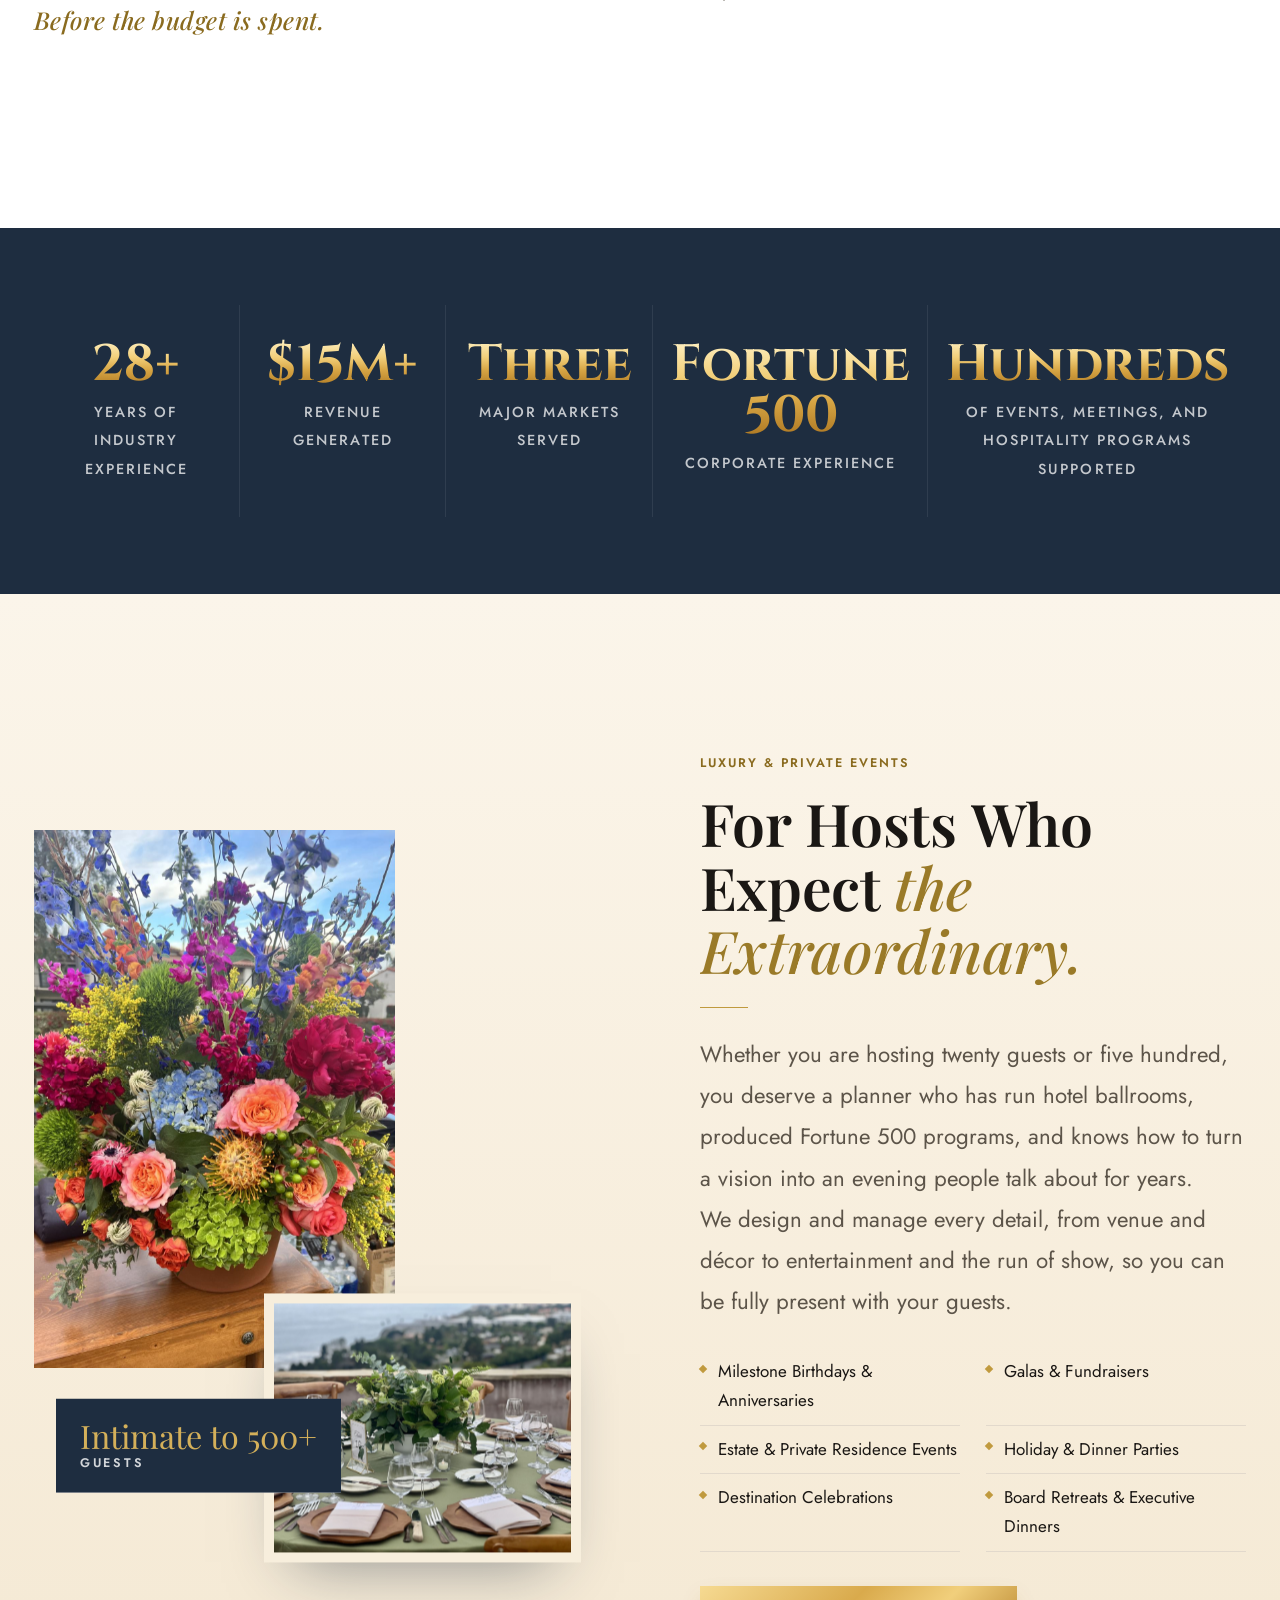
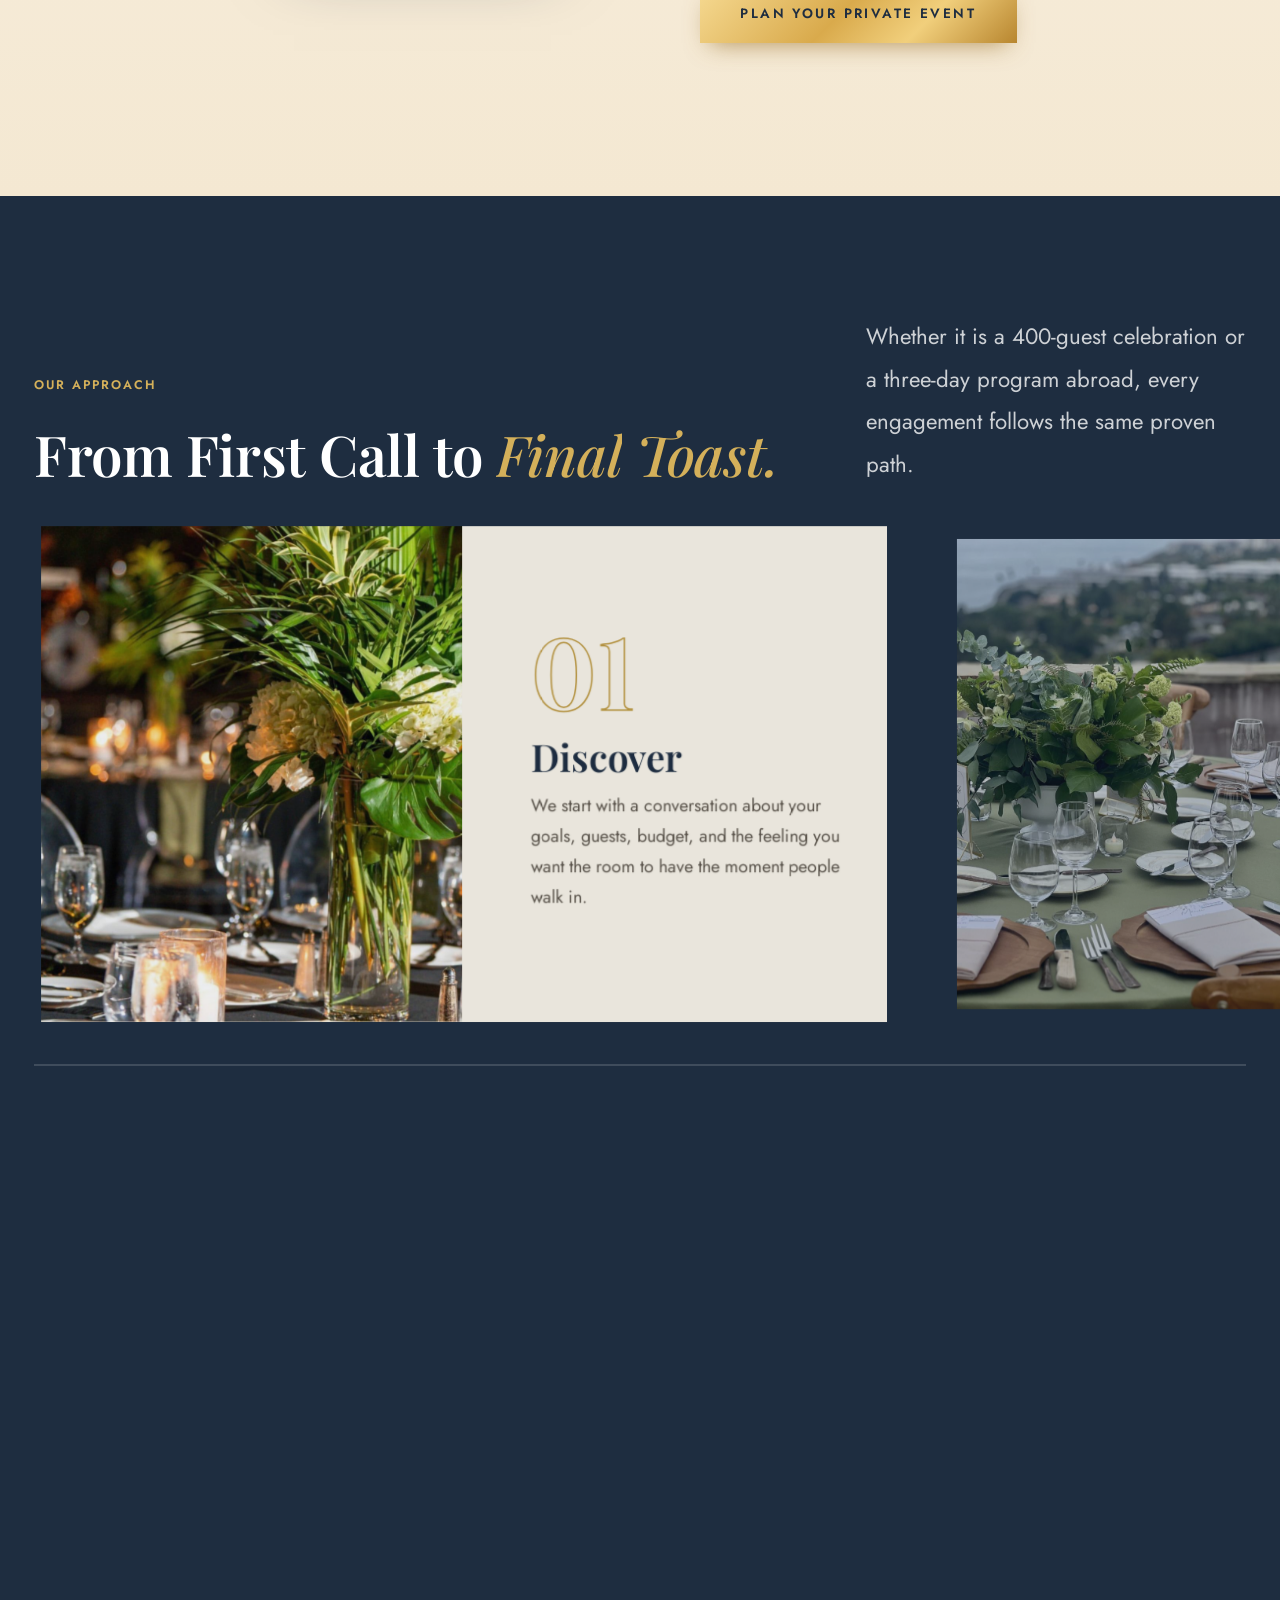
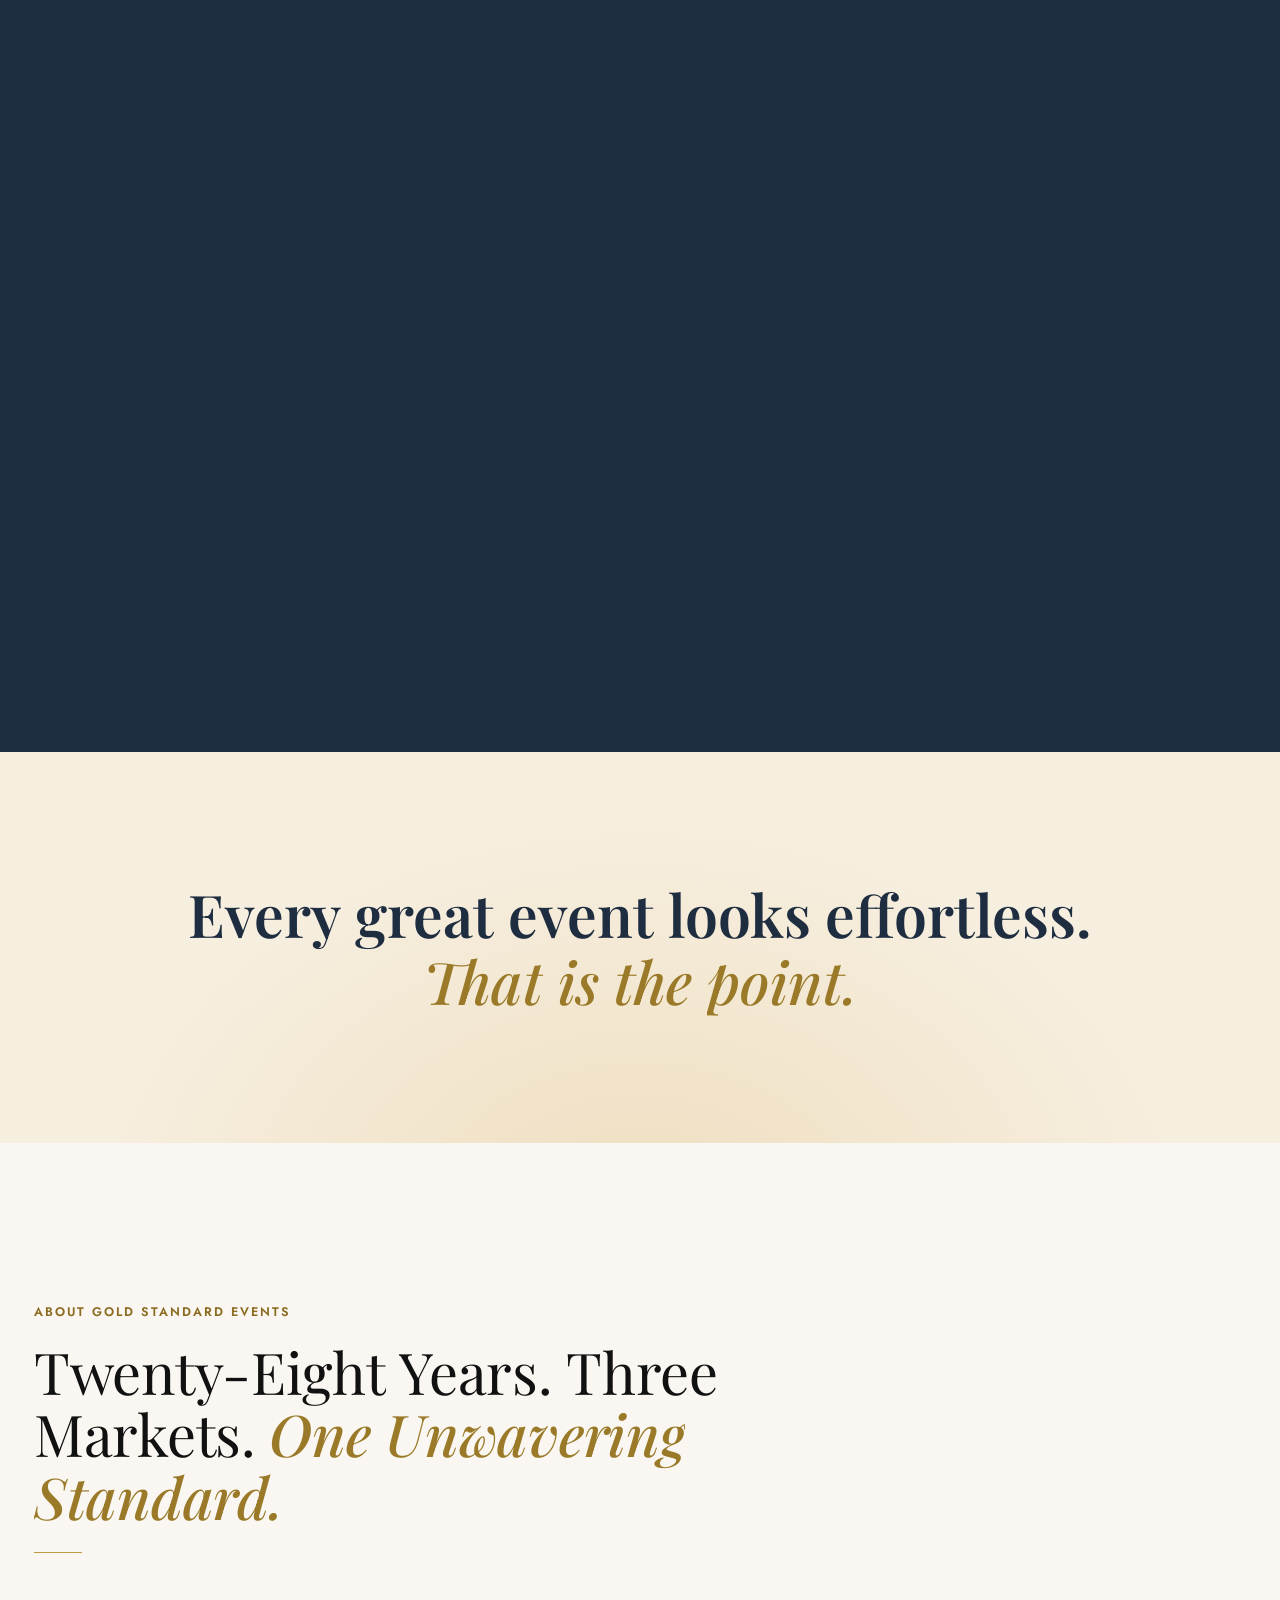
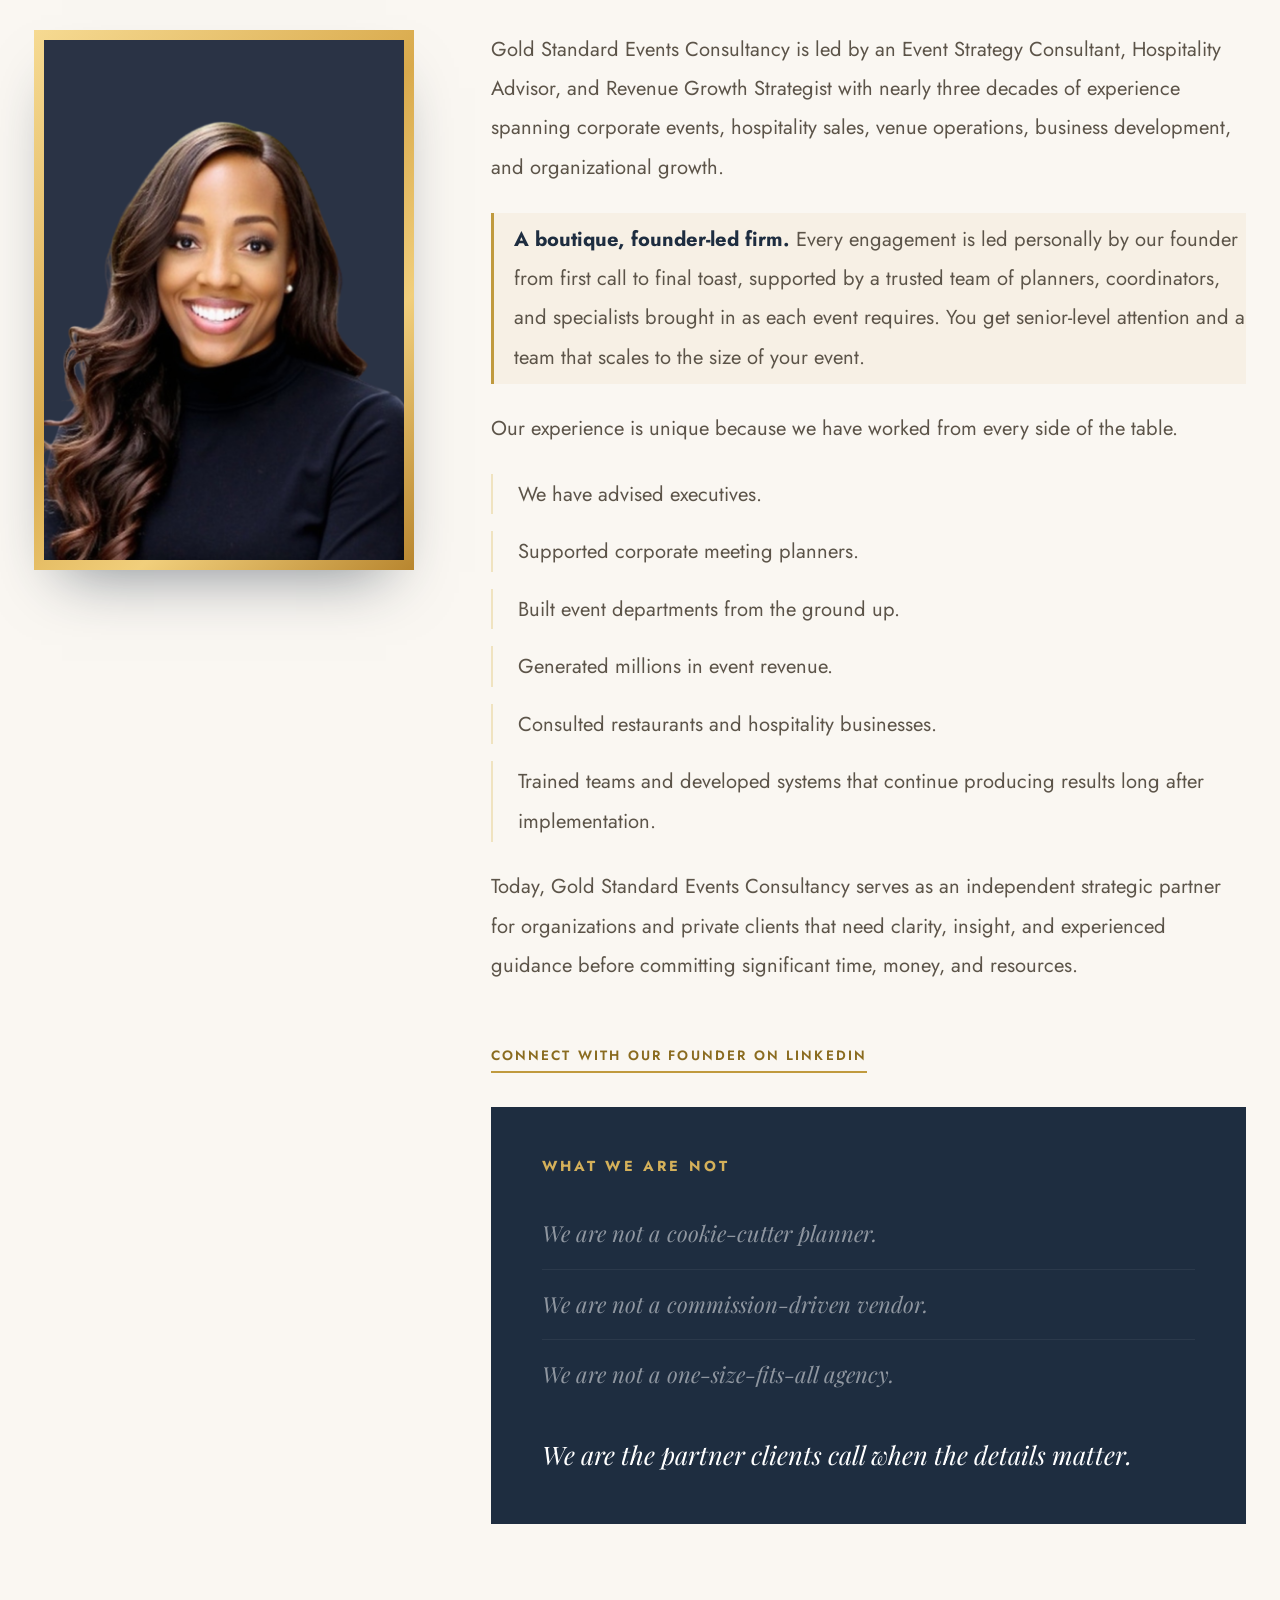
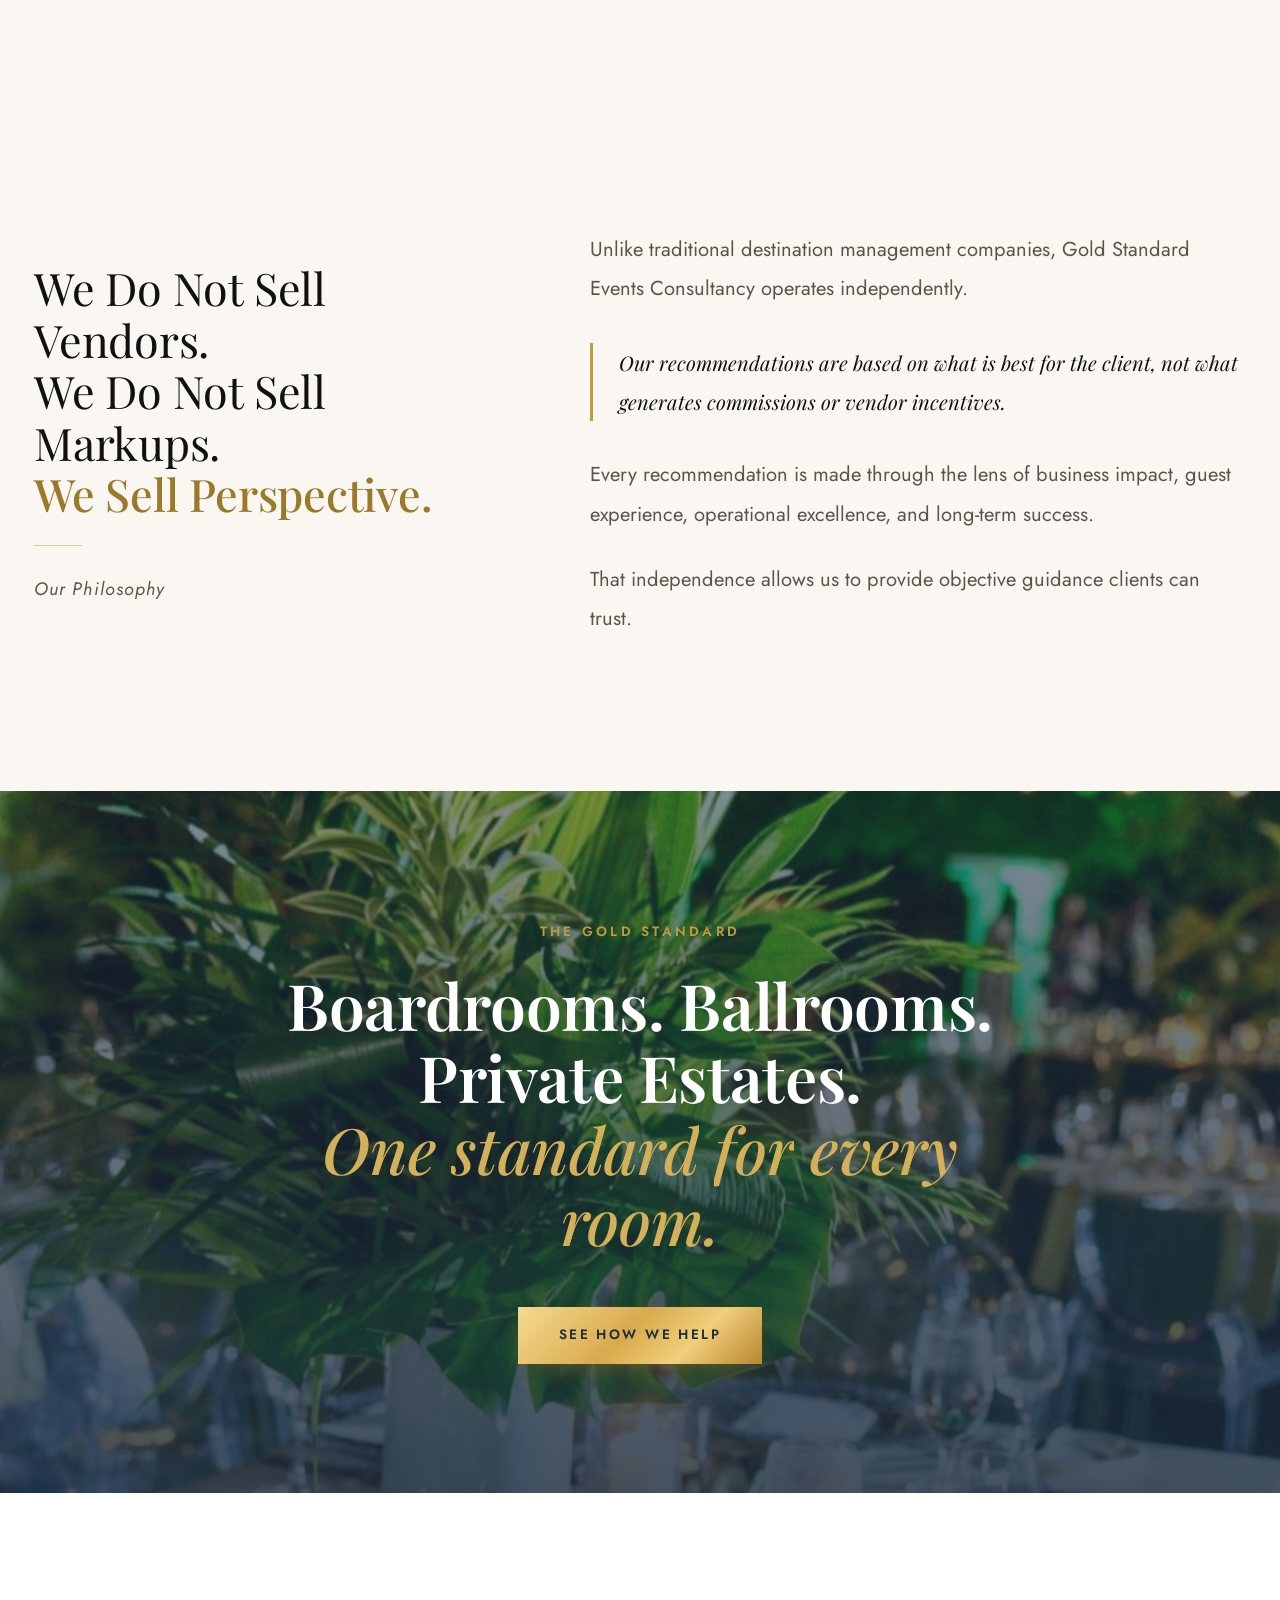
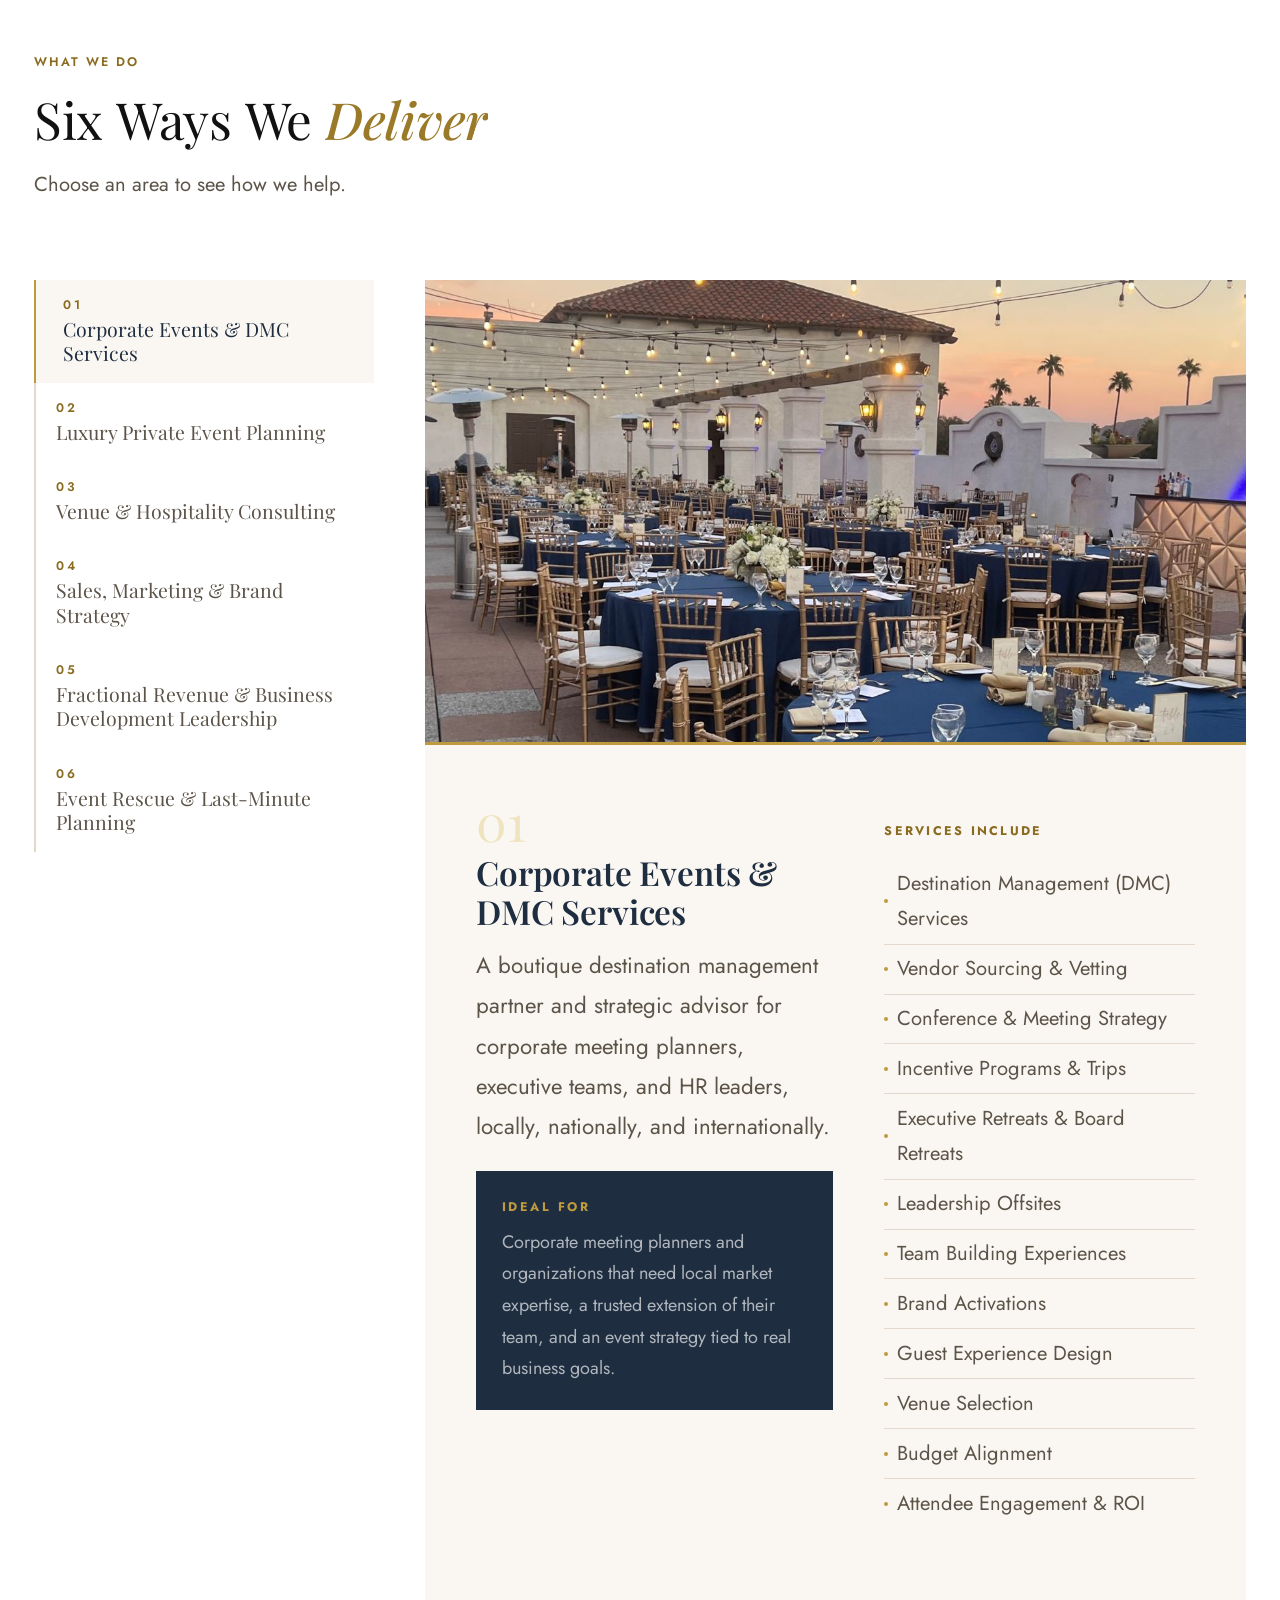
==== commit b08b9d1c: "Accessibility, mobile, SEO, and old page redirects" ====
--- a/index.html
+++ b/index.html
@@ -32,6 +32,7 @@
     "email": "jennifer@gseventsco.com",
     "description": "Strategic event consulting for corporations, venues, and private clients: corporate event strategy, DMC advisory, venue and restaurant consulting, sales and marketing strategy, private and executive events, and Event Rescue.",
         "areaServed": ["United States", "International"],
+    "sameAs": ["https://www.linkedin.com/in/jenniferejones26"],
     "knowsAbout": ["Luxury event planning", "Galas", "Brand strategy", "Corporate event strategy", "Destination management (DMC) advisory", "Venue consulting", "Restaurant private events", "Event sales strategy", "Board retreats", "Executive offsites", "Private events", "Team building", "Brand activations", "Conferences", "Incentive programs"],
     "makesOffer": [
       {"@type": "Offer", "itemOffered": {"@type": "Service", "name": "Corporate Event Strategy & DMC Services"}},
@@ -51,6 +52,7 @@
   <link rel="stylesheet" href="css/site.css" />
 </head>
 <body>
+<a href="#main" class="skip-link">Skip to content</a>
 
 <!-- ══════════════════════════════════════════════
      NAVIGATION
@@ -69,14 +71,14 @@
       <a href="#contact"     class="nav__link">Contact</a>
     </div>
     <a href="https://calendly.com/jennifer-gseventsco/30min" target="_blank" class="nav__cta">Book a Consultation</a>
-    <button class="nav__toggle" aria-label="Open menu" id="menu-toggle">
+    <button class="nav__toggle" aria-label="Open menu" aria-expanded="false" aria-controls="nav-overlay" id="menu-toggle">
       <span></span><span></span><span></span>
     </button>
   </div>
 </nav>
 
-<div class="nav-overlay" id="nav-overlay">
-  <button class="nav-overlay__close" id="menu-close">✕</button>
+<div class="nav-overlay" id="nav-overlay" role="dialog" aria-modal="true" aria-label="Site menu">
+  <button class="nav-overlay__close" id="menu-close" aria-label="Close menu">✕</button>
   <a href="#about"       class="nav-overlay__link">About</a>
   <a href="#services"    class="nav-overlay__link" data-tab="corporate">Corporate &amp; DMC</a>
   <a href="#luxury"      class="nav-overlay__link">Luxury &amp; Private Events</a>
@@ -90,18 +92,20 @@
 </div>
 
 
+<main id="main">
 <!-- ══════════════════════════════════════════════
      HERO
 ══════════════════════════════════════════════ -->
 <section class="hero-lux" id="home">
   <div class="hero-lux__slides" aria-hidden="false">
-      <img src="assets/images/web/lux-sunset-dinner.jpg" alt="Sunset dinner on a resort terrace" class="is-on" />
+      <img src="assets/images/web/lux-sunset-dinner.jpg" alt="Sunset dinner on a resort terrace" class="is-on" fetchpriority="high" />
       <img src="assets/images/web/lux-candlelit-dinner.jpg" alt="Candlelit gala tables with tropical florals" />
       <img src="assets/images/web/lux-garden-gazebo.jpg" alt="Garden gazebo dinner reception" loading="lazy" />
       <img src="assets/images/web/lux-oceanview-terrace.jpg" alt="Oceanview terrace event set for dinner" loading="lazy" />
       <img src="assets/images/web/lux-white-lounge.jpg" alt="Modern lounge setup for an evening event" loading="lazy" />
   </div>
   <div class="hero-lux__shade"></div>
+  <button type="button" class="hero-lux__pause" aria-pressed="false"><i aria-hidden="true"></i><span>Pause slideshow</span></button>
   <p class="hero-lux__script" aria-hidden="true">Corporate.<br />Private.<br />Unforgettable.<span class="swash"></span></p>
   <p class="hero-lux__mark" aria-hidden="true">Corporate &nbsp;&bull;&nbsp; Luxury &nbsp;&bull;&nbsp; Venues <span class="dash"></span></p>
   <div class="hero-lux__content">
@@ -321,7 +325,7 @@
         <article class="ap-panel">
           <div class="ap-panel__img"><img src="assets/images/web/lux-venue-opening.jpg" alt="Candlelit tablescape with tropical florals" loading="lazy" /></div>
           <div class="ap-panel__body">
-            <span class="ap-panel__n">01</span>
+            <span class="ap-panel__n" aria-hidden="true">01</span>
             <h3>Discover</h3>
             <p>We start with a conversation about your goals, guests, budget, and the feeling you want the room to have the moment people walk in.</p>
           </div>
@@ -329,7 +333,7 @@
         <article class="ap-panel">
           <div class="ap-panel__img"><img src="assets/images/web/lux-bluff-tablescape.jpg" alt="Oceanview tablescape designed for an executive dinner" loading="lazy" /></div>
           <div class="ap-panel__body">
-            <span class="ap-panel__n">02</span>
+            <span class="ap-panel__n" aria-hidden="true">02</span>
             <h3>Design</h3>
             <p>A clear concept, layout, and guest experience plan, with a budget that makes sense and nothing left to guesswork.</p>
           </div>
@@ -337,7 +341,7 @@
         <article class="ap-panel">
           <div class="ap-panel__img"><img src="assets/images/web/lux-florals.jpg" alt="Lush custom floral arrangement" loading="lazy" /></div>
           <div class="ap-panel__body">
-            <span class="ap-panel__n">03</span>
+            <span class="ap-panel__n" aria-hidden="true">03</span>
             <h3>Curate</h3>
             <p>Venue, vendors, entertainment, and every detail selected, negotiated, and managed by someone who has sat on every side of the table.</p>
           </div>
@@ -345,14 +349,14 @@
         <article class="ap-panel">
           <div class="ap-panel__img"><img src="assets/images/web/lux-resort-conference.jpg" alt="Resort terrace set for a multi-day conference dinner" loading="lazy" /></div>
           <div class="ap-panel__body">
-            <span class="ap-panel__n">04</span>
+            <span class="ap-panel__n" aria-hidden="true">04</span>
             <h3>Deliver</h3>
             <p>We run the event on site, from first arrival to final toast, so you and your guests can simply enjoy it.</p>
           </div>
         </article>
         <article class="ap-panel ap-panel--cta">
           <div class="ap-panel__cta">
-            <span class="ap-panel__n">GS</span>
+            <span class="ap-panel__n" aria-hidden="true">GS</span>
             <h3>Ready When You Are.</h3>
             <p>Tell us what you are planning and we will map out the path together.</p>
             <a href="#contact" class="btn--hero-gold">Start Planning</a>
@@ -410,7 +414,7 @@
         </div>
 
         <div class="about-v2__not fade-up delay-2">
-          <h4>What We Are Not</h4>
+          <h3>What We Are Not</h3>
           <div class="about-v2__not-item">We are not a cookie-cutter planner.</div>
           <div class="about-v2__not-item">We are not a commission-driven vendor.</div>
           <div class="about-v2__not-item">We are not a one-size-fits-all agency.</div>
@@ -474,7 +478,7 @@
         <div class="svc-panel__img"><img src="assets/images/web/lux-resort-conference.jpg" alt="Resort terrace set for a multi-day corporate program" loading="lazy" /></div>
         <div class="svc-panel__body">
           <div>
-            <span class="svc-panel__n">01</span>
+            <span class="svc-panel__n" aria-hidden="true">01</span>
             <h3>Corporate Events &amp; DMC Services</h3>
             <p class="svc-panel__desc">A boutique destination management partner and strategic advisor for corporate meeting planners, executive teams, and HR leaders, locally, nationally, and internationally.</p>
             <div class="svc-card__ideal"><div class="svc-card__ideal-label">Ideal For</div><p>Corporate meeting planners and organizations that need local market expertise, a trusted extension of their team, and an event strategy tied to real business goals.</p></div>
@@ -489,7 +493,7 @@
         <div class="svc-panel__img"><img src="assets/images/web/lux-garden-dinner.jpg" alt="Luxury garden dinner with candlelit tables" loading="lazy" /></div>
         <div class="svc-panel__body">
           <div>
-            <span class="svc-panel__n">02</span>
+            <span class="svc-panel__n" aria-hidden="true">02</span>
             <h3>Luxury Private Event Planning</h3>
             <p class="svc-panel__desc">Full-service planning, design, and production for private celebrations of every size, where every detail matters.</p>
             <div class="svc-card__ideal"><div class="svc-card__ideal-label">Ideal For</div><p>Private hosts, families, executives, and boards planning dinner parties, milestone celebrations, galas, and holiday gatherings who want an elevated, seamless experience.</p></div>
@@ -504,7 +508,7 @@
         <div class="svc-panel__img"><img src="assets/images/web/lux-farmhouse-exterior.jpg" alt="Farmhouse restaurant private event entrance" loading="lazy" /></div>
         <div class="svc-panel__body">
           <div>
-            <span class="svc-panel__n">03</span>
+            <span class="svc-panel__n" aria-hidden="true">03</span>
             <h3>Venue &amp; Hospitality Consulting</h3>
             <p class="svc-panel__desc">Helping restaurants, hotels, resorts, wineries, private clubs, and event venues build stronger event businesses and increase revenue.</p>
             <div class="svc-card__ideal"><div class="svc-card__ideal-label">Ideal For</div><p>Restaurants, hotels, resorts, and venues ready to build or rebuild a high-performing events department and create consistent, sustainable bookings year over year.</p></div>
@@ -519,7 +523,7 @@
         <div class="svc-panel__img"><img src="assets/images/web/lux-farmhouse-grazing.jpg" alt="Signature grazing display created for Farmhouse" loading="lazy" /></div>
         <div class="svc-panel__body">
           <div>
-            <span class="svc-panel__n">04</span>
+            <span class="svc-panel__n" aria-hidden="true">04</span>
             <h3>Sales, Marketing &amp; Brand Strategy</h3>
             <p class="svc-panel__desc">Sales kits, marketing, brand strategy, and brand activations that help venues and hospitality brands win clients, fill event spaces, and pitch their value to corporate buyers with confidence.</p>
             <div class="svc-card__ideal"><div class="svc-card__ideal-label">Ideal For</div><p>Venues, restaurants, and food, beverage, and lifestyle brands that need a polished brand, sharper sales tools, and a clear plan to win corporate clients and activations.</p></div>
@@ -547,7 +551,7 @@
         <div class="svc-panel__img"><img src="assets/images/web/lux-mayfair-centerpiece.jpg" alt="Centerpiece at The Mayfair Hotel" loading="lazy" /></div>
         <div class="svc-panel__body">
           <div>
-            <span class="svc-panel__n">05</span>
+            <span class="svc-panel__n" aria-hidden="true">05</span>
             <h3>Fractional Revenue &amp; Business Development Leadership</h3>
             <p class="svc-panel__desc">Executive-level sales and business development leadership without the cost of a full-time executive.</p>
             <div class="svc-card__ideal"><div class="svc-card__ideal-label">Ideal For</div><p>Organizations preparing for growth, entering new markets, rebuilding sales teams, or seeking experienced leadership during periods of transition.</p></div>
@@ -562,7 +566,7 @@
         <div class="svc-panel__img"><img src="assets/images/web/lux-brand-stage-seating.jpg" alt="Brand stage and theater seating set for a live conversation event" loading="lazy" style="object-position:center 58%" /></div>
         <div class="svc-panel__body">
           <div>
-            <span class="svc-panel__n">06</span>
+            <span class="svc-panel__n" aria-hidden="true">06</span>
             <h3>Event Rescue &amp; Last-Minute Planning</h3>
             <p class="svc-panel__desc">Senior-level support when an event is close and not coming together, or when you need an experienced planner on short notice.</p>
             <div class="svc-card__ideal"><div class="svc-card__ideal-label">Ideal For</div><p>Corporate teams, nonprofits, and private hosts with an event within 30 days that needs an expert to step in, stabilize the plan, and deliver it.</p></div>
@@ -617,7 +621,7 @@
 ══════════════════════════════════════════════ -->
 <section class="who-we-serve">
   <div class="who-we-serve__inner">
-    <span class="eyebrow" style="color:var(--gold); margin-bottom:var(--s3); display:block;">Who We Serve</span>
+    <span class="eyebrow" style="margin-bottom:var(--s3); display:block;">Who We Serve</span>
     <h2 class="split">The Clients We <em>Partner With</em></h2>
     <div class="who-grid">
       <div class="who-item">Corporate Meeting Planners</div>
@@ -983,6 +987,8 @@
   <img src="" alt="" />
 </dialog>
 
+</main>
+
 <!-- ══════════════════════════════════════════════
      FOOTER
 ══════════════════════════════════════════════ -->
@@ -994,7 +1000,7 @@
         <p>Corporate event strategy, DMC services, luxury event planning, and venue consulting. Serving clients nationally and internationally.</p>
       </div>
       <div class="footer__col">
-        <h6>Navigation</h6>
+        <h2 class="footer__heading">Navigation</h2>
         <ul>
           <li><a href="#home">Home</a></li>
           <li><a href="#about">About</a></li>
@@ -1006,7 +1012,7 @@
         </ul>
       </div>
       <div class="footer__col">
-        <h6>Services</h6>
+        <h2 class="footer__heading">Services</h2>
         <ul>
           <li><a href="#services">Corporate Events &amp; DMC Services</a></li>
           <li><a href="#luxury">Luxury Private Events</a></li>
@@ -1017,7 +1023,7 @@
         </ul>
       </div>
       <div class="footer__col">
-        <h6>Connect</h6>
+        <h2 class="footer__heading">Connect</h2>
         <ul>
           <li><a href="https://calendly.com/jennifer-gseventsco/30min" target="_blank">Schedule a Strategy Call</a></li>
           <li><a href="event-rescue.html#request">Request Event Rescue Support</a></li>
@@ -1091,7 +1097,7 @@
   function openTab(key, scroll) {
     tabs.forEach(function (b) {
       var on = b.getAttribute('data-key') === key;
-      b.classList.toggle('is-active', on); b.setAttribute('aria-selected', on);
+      b.classList.toggle('is-active', on); b.setAttribute('aria-selected', on); b.setAttribute('tabindex', on ? '0' : '-1');
       var panel = document.getElementById('panel-' + b.getAttribute('data-key'));
       if (panel) panel.classList.toggle('is-active', on);
     });
@@ -1099,7 +1105,18 @@
     if (panel) panel.querySelectorAll('.svc-card__list li').forEach(function (li, i) { li.style.animationDelay = (i * 45 + 200) + 'ms'; });
     if (scroll) { var t = document.getElementById('services'); window.scrollTo({ top: t.getBoundingClientRect().top + window.scrollY - 100, behavior: reduce ? 'auto' : 'smooth' }); }
   }
-  tabs.forEach(function (b) { b.addEventListener('click', function () { openTab(b.getAttribute('data-key')); }); });
+  tabs.forEach(function (b, i) {
+    b.addEventListener('click', function () { openTab(b.getAttribute('data-key')); });
+    b.addEventListener('keydown', function (e) {
+      var k = e.key, n = tabs.length, j = -1;
+      if (k === 'ArrowDown' || k === 'ArrowRight') j = (i + 1) % n;
+      else if (k === 'ArrowUp' || k === 'ArrowLeft') j = (i - 1 + n) % n;
+      else if (k === 'Home') j = 0; else if (k === 'End') j = n - 1;
+      if (j < 0) return;
+      e.preventDefault(); tabs[j].focus(); openTab(tabs[j].getAttribute('data-key'));
+    });
+  });
+  document.querySelectorAll('.svc-panel').forEach(function (p) { p.setAttribute('tabindex', '0'); });
   document.querySelectorAll('[data-tab]').forEach(function (a) {
     a.addEventListener('click', function (e) { e.preventDefault(); e.stopImmediatePropagation(); openTab(a.getAttribute('data-tab'), true); });
   });
@@ -1111,12 +1128,17 @@
   });
 
   /* Hero slideshow */
-  var slides = document.querySelectorAll('.hero-lux__slides img'), si = 0;
-  if (slides.length > 1 && !reduce) {
-    setInterval(function () {
-      slides[si].classList.remove('is-on'); si = (si + 1) % slides.length; slides[si].classList.add('is-on');
-    }, 6000);
-  }
+  var slides = document.querySelectorAll('.hero-lux__slides img'), si = 0, timer = null;
+  var hero = document.querySelector('.hero-lux'), pauseBtn = document.querySelector('.hero-lux__pause');
+  function play() { timer = setInterval(function () { slides[si].classList.remove('is-on'); si = (si + 1) % slides.length; slides[si].classList.add('is-on'); }, 6000); }
+  if (slides.length > 1 && !reduce) { play(); } else if (pauseBtn) { pauseBtn.hidden = true; }
+  if (pauseBtn) pauseBtn.addEventListener('click', function () {
+    var paused = pauseBtn.getAttribute('aria-pressed') === 'true';
+    if (paused) { play(); } else { clearInterval(timer); }
+    pauseBtn.setAttribute('aria-pressed', String(!paused));
+    pauseBtn.querySelector('span').textContent = paused ? 'Pause slideshow' : 'Play slideshow';
+    hero.classList.toggle('is-paused', !paused);
+  });
 
   if (reduce) return;
 
--- a/css/style.css
+++ b/css/style.css
@@ -3,7 +3,6 @@
    Light · Warm · Editorial Design System
    ============================================================ */
 
-@import url('https://fonts.googleapis.com/css2?family=Cormorant+Garamond:ital,wght@0,300;0,400;0,500;0,600;1,300;1,400;1,500&family=Jost:wght@300;400;500;600&display=swap');
 
 /* ── Variables ── */
 :root {
@@ -23,7 +22,7 @@
   --white:        #FFFFFF;
 
   /* Fonts */
-  --serif:  'Cormorant Garamond', Georgia, serif;
+  --serif:  'Playfair Display', Georgia, serif;
   --sans:   'Jost', 'Helvetica Neue', Arial, sans-serif;
 
   /* Sizes: generous for readability */
--- a/css/site.css
+++ b/css/site.css
@@ -1604,3 +1604,99 @@
 /* LinkedIn link under the bio */
 .about-v2__resume-link { color: var(--gold-ink); font-size: 13.5px; text-decoration: none; border-bottom: 2px solid var(--gold); }
 .about-v2__resume-link:hover { color: var(--navy); border-color: var(--navy); }
+
+/* ══════════════════════════════════════════════════════════════
+   v7: ACCESSIBILITY (WCAG 2.2 AA) + MOBILE FIXES
+   ══════════════════════════════════════════════════════════════ */
+:root { --text-light: #6E665C; }
+
+/* Readable text on navy */
+.results-strip__label { color: rgba(255,255,255,0.74); }
+.testi-card__role { color: rgba(255,255,255,0.74); }
+.testi-card__name { color: var(--gold-light); }
+.footer__brand p, .footer__col li a { color: rgba(255,255,255,0.74); }
+.footer__social a { color: rgba(255,255,255,0.74); }
+.footer__bottom p { color: rgba(255,255,255,0.7); font-size: 0.92rem; line-height: 1.6; }
+.footer__col h2.footer__heading { font-family: var(--sans); font-size: 12px; font-weight: 600; letter-spacing: 0.2em; text-transform: uppercase; color: var(--gold-light); margin: 0 0 var(--s3); line-height: 1.4; }
+
+/* Readable gold on light grounds */
+.philosophy__left h2 em { color: var(--gold-dark); }
+.hero-v2__before-line--last { color: var(--gold-ink); }
+.contact-v2__detail span { color: var(--text-mid) !important; }
+.about-v2__not h3 { font-family: var(--sans); font-size: 14.5px; font-weight: 700; letter-spacing: 0.22em; text-transform: uppercase; color: var(--gold-light); margin: 0 0 var(--s3); }
+
+/* Skip link */
+.skip-link { position: absolute; left: 1rem; top: -4rem; z-index: 2000; background: var(--navy); color: #fff; padding: 0.8rem 1.2rem; font-weight: 600; text-decoration: none; transition: top .2s ease; }
+.skip-link:focus { top: 1rem; }
+
+/* Keyboard focus that is always visible */
+a:focus-visible, button:focus-visible, [tabindex]:focus-visible, summary:focus-visible { outline: 2px solid var(--gold); outline-offset: 3px; }
+.hero-lux a:focus-visible, .hero-lux button:focus-visible, .final-cta a:focus-visible, .pg--navy a:focus-visible, .footer a:focus-visible { outline-color: #fff; }
+input:focus-visible, select:focus-visible, textarea:focus-visible { outline: 2px solid var(--gold); outline-offset: 1px; }
+
+/* Slideshow pause control (WCAG 2.2.2) */
+.hero-lux__pause { position: absolute; z-index: 3; left: max(var(--s4), calc((100vw - var(--max)) / 2 + var(--s4))); top: calc(var(--nav-h) + 1.4rem); display: inline-flex; align-items: center; gap: 0.5rem; min-height: 40px; padding: 0.5rem 0.9rem; background: rgba(30,45,64,0.55); color: #fff; border: 1px solid rgba(255,255,255,0.5); font: 600 12px/1 var(--sans); letter-spacing: 0.16em; text-transform: uppercase; cursor: pointer; backdrop-filter: blur(6px); -webkit-backdrop-filter: blur(6px); }
+.hero-lux__pause:hover { background: rgba(30,45,64,0.85); }
+.hero-lux__pause i { display: inline-block; width: 10px; height: 10px; border-left: 3px solid currentColor; border-right: 3px solid currentColor; }
+.hero-lux__pause[aria-pressed="true"] i { width: 0; height: 0; border-right: 0; border-left: 10px solid currentColor; border-top: 6px solid transparent; border-bottom: 6px solid transparent; }
+.hero-lux.is-paused .hero-lux__slides img { transition: opacity .6s ease; transform: none; }
+.hero-lux.is-paused .gilt { animation: none !important; }
+/* The metallic sheen plays a few times, then rests */
+.hero-lux__title .gilt { animation-iteration-count: 3 !important; }
+
+/* Portfolio captions: always readable on touch screens and for keyboard users */
+.eng-card:focus-within .eng-card__caption { transform: translateY(0); }
+@media (hover: none), (max-width: 760px) {
+  .eng-card { background: var(--navy); }
+  .eng-card__caption { position: static; transform: none !important; background: var(--navy); padding: 1rem 1.1rem 1.2rem; }
+  .eng-card__title { font-size: 1.15rem; }
+  .eng-card__desc { font-size: 0.98rem; color: rgba(255,255,255,0.82); }
+}
+
+/* ── Mobile layout fixes ── */
+@media (max-width: 900px) {
+  /* Approach cards: photo fills its frame */
+  .approach.native .ap-panel__img img { left: 0; width: 100%; transform: none !important; }
+  /* About photo keeps a natural portrait shape */
+  .about-v2__photo { max-width: 360px; margin: 0 auto; }
+  .about-v2__photo img { min-height: 0; aspect-ratio: 4 / 5; height: auto; }
+}
+@media (max-width: 760px) {
+  /* Luxury collage: simple and uncluttered */
+  .lux__media { height: auto; display: grid; grid-template-columns: 1fr; gap: 0; }
+  .lux__img { position: relative; transform: none !important; }
+  .lux__img--main { width: 100%; height: auto; aspect-ratio: 4 / 3; left: auto; top: auto; }
+  .lux__img--accent { right: auto; bottom: auto; width: 58%; height: auto; aspect-ratio: 4 / 3; margin: -3.5rem 0 0 auto; z-index: 1; }
+  .lux__badge { position: relative; left: auto; bottom: auto; transform: none !important; margin: -3.2rem 0 0 0; width: max-content; max-width: 40%; padding: 0.8rem 1rem; z-index: 2; }
+  .lux__badge span { font-size: 1.35rem; }
+  /* Service tabs: show every choice instead of a hidden sideways scroll */
+  .svc-tabs__nav { flex-wrap: wrap; overflow: visible; gap: 0.5rem; }
+  .svc-tabs__nav button { flex: 1 1 calc(50% - 0.5rem); min-height: 64px; border: 1px solid var(--border); padding: 0.7rem 0.8rem; font-size: 0.98rem; background: #fff; }
+  .svc-tabs__nav button.is-active { border-color: var(--gold); background: var(--cream); padding-left: 0.8rem; box-shadow: inset 0 -3px 0 var(--gold); }
+  /* Footer bottom line */
+  .footer__bottom { gap: 0.6rem; }
+}
+@media (max-width: 560px) {
+  /* Results strip: whole words, last item spans the row */
+  .results-strip__num { overflow-wrap: normal; word-break: normal; font-size: clamp(1.45rem, 6.6vw, 2rem); }
+  .results-strip__item:last-child { grid-column: 1 / -1; }
+  .results-strip__label { letter-spacing: 0.1em; }
+  /* Comfortable tap targets */
+  .footer__col li a, .footer__social a { display: inline-block; padding: 0.35rem 0; }
+}
+@media (max-width: 380px) {
+  .svc-tabs__nav button { flex-basis: 100%; }
+}
+@media (max-width: 760px) {
+  .hero-lux__pause { top: calc(var(--nav-h) + 0.6rem); left: auto; right: 1rem; width: 44px; height: 44px; padding: 0; justify-content: center; border-radius: 50%; }
+  .hero-lux__pause span { position: absolute; width: 1px; height: 1px; overflow: hidden; clip: rect(0 0 0 0); white-space: nowrap; }
+  .hero-lux__eyebrow { max-width: calc(100% - 56px); }
+}
+/* Reflow at 320px (WCAG 1.4.10) */
+@media (max-width: 400px) {
+  .engagements__group-label { white-space: normal; }
+  .rescue-strip__link, .btn--hero-gold, .btn--hero-outline, .hero-lux__ghost { white-space: normal; max-width: 100%; text-align: center; }
+  .contact-v2__meta { grid-template-columns: 1fr; gap: 0.2rem; }
+  .contact-v2__meta dd { margin-bottom: 0.8rem; }
+}
+.contact-v2__meta dd, .contact-v2__detail a { min-width: 0; overflow-wrap: anywhere; }
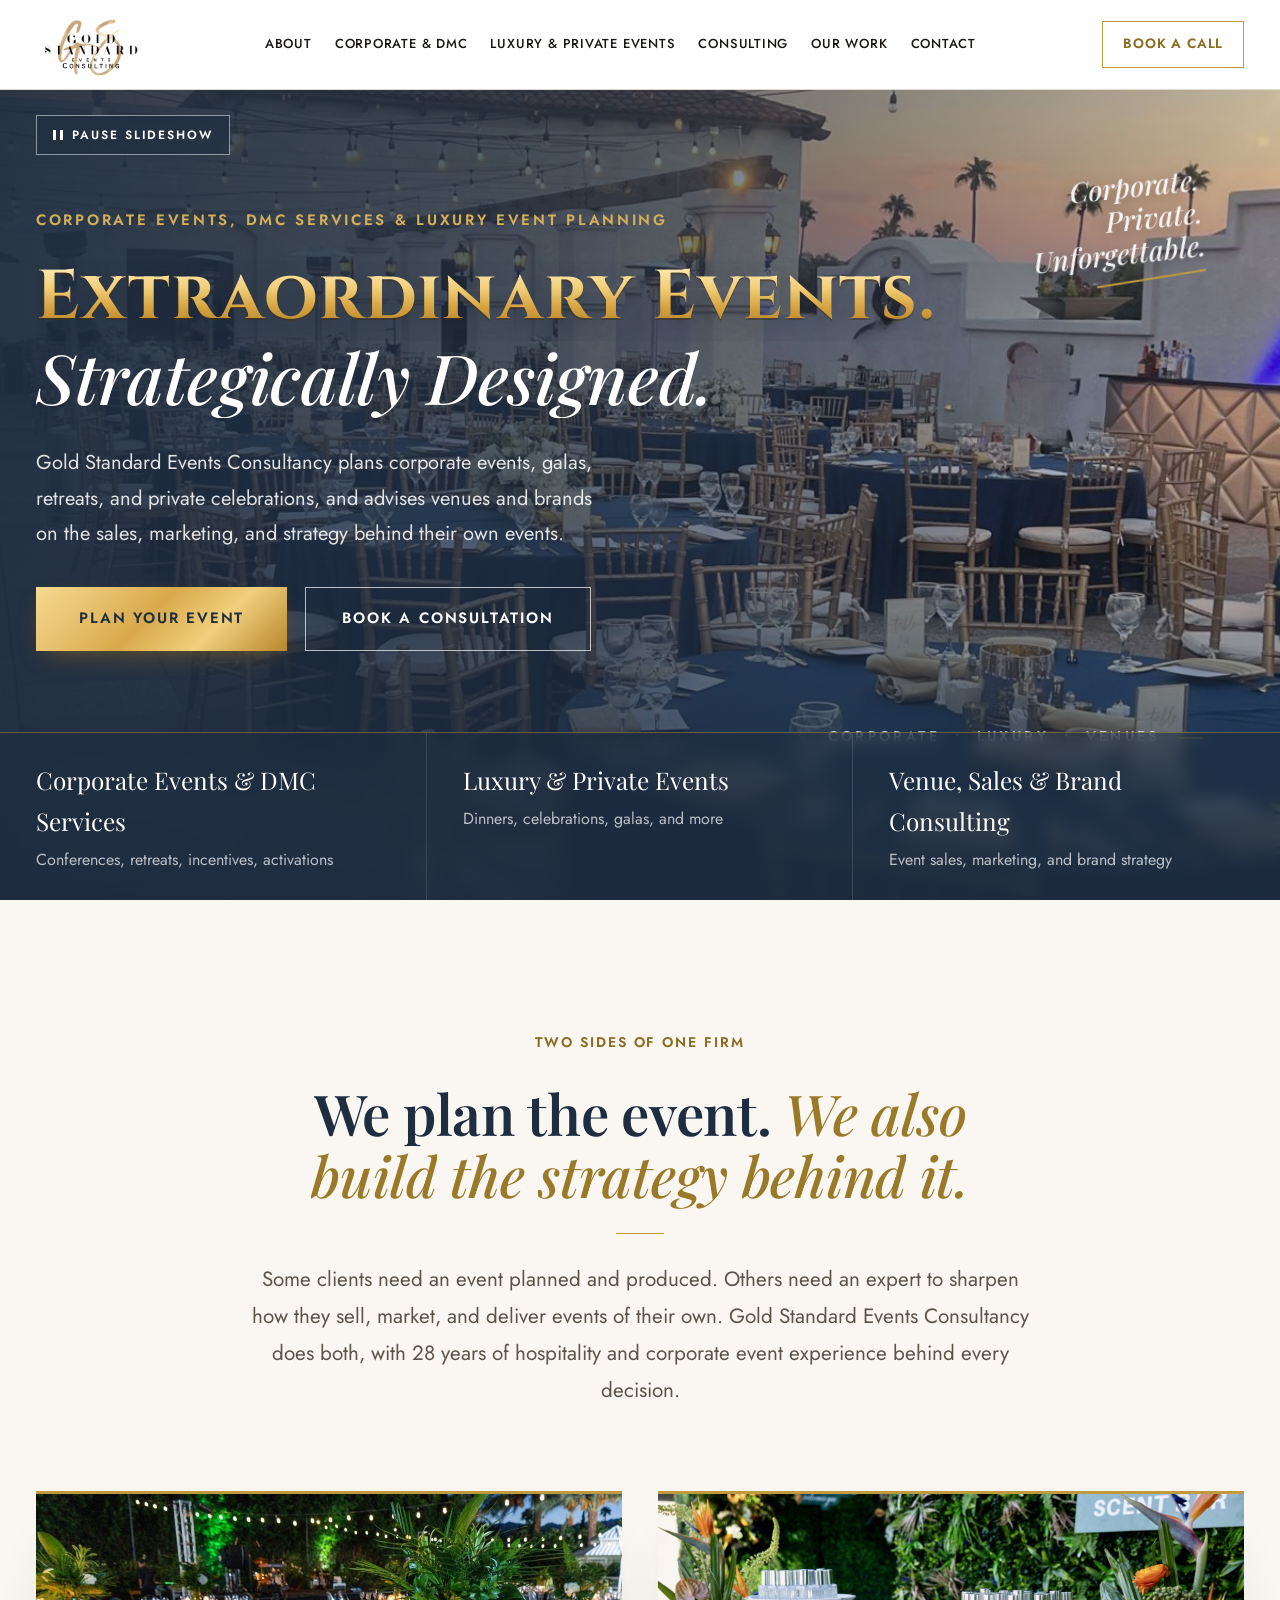
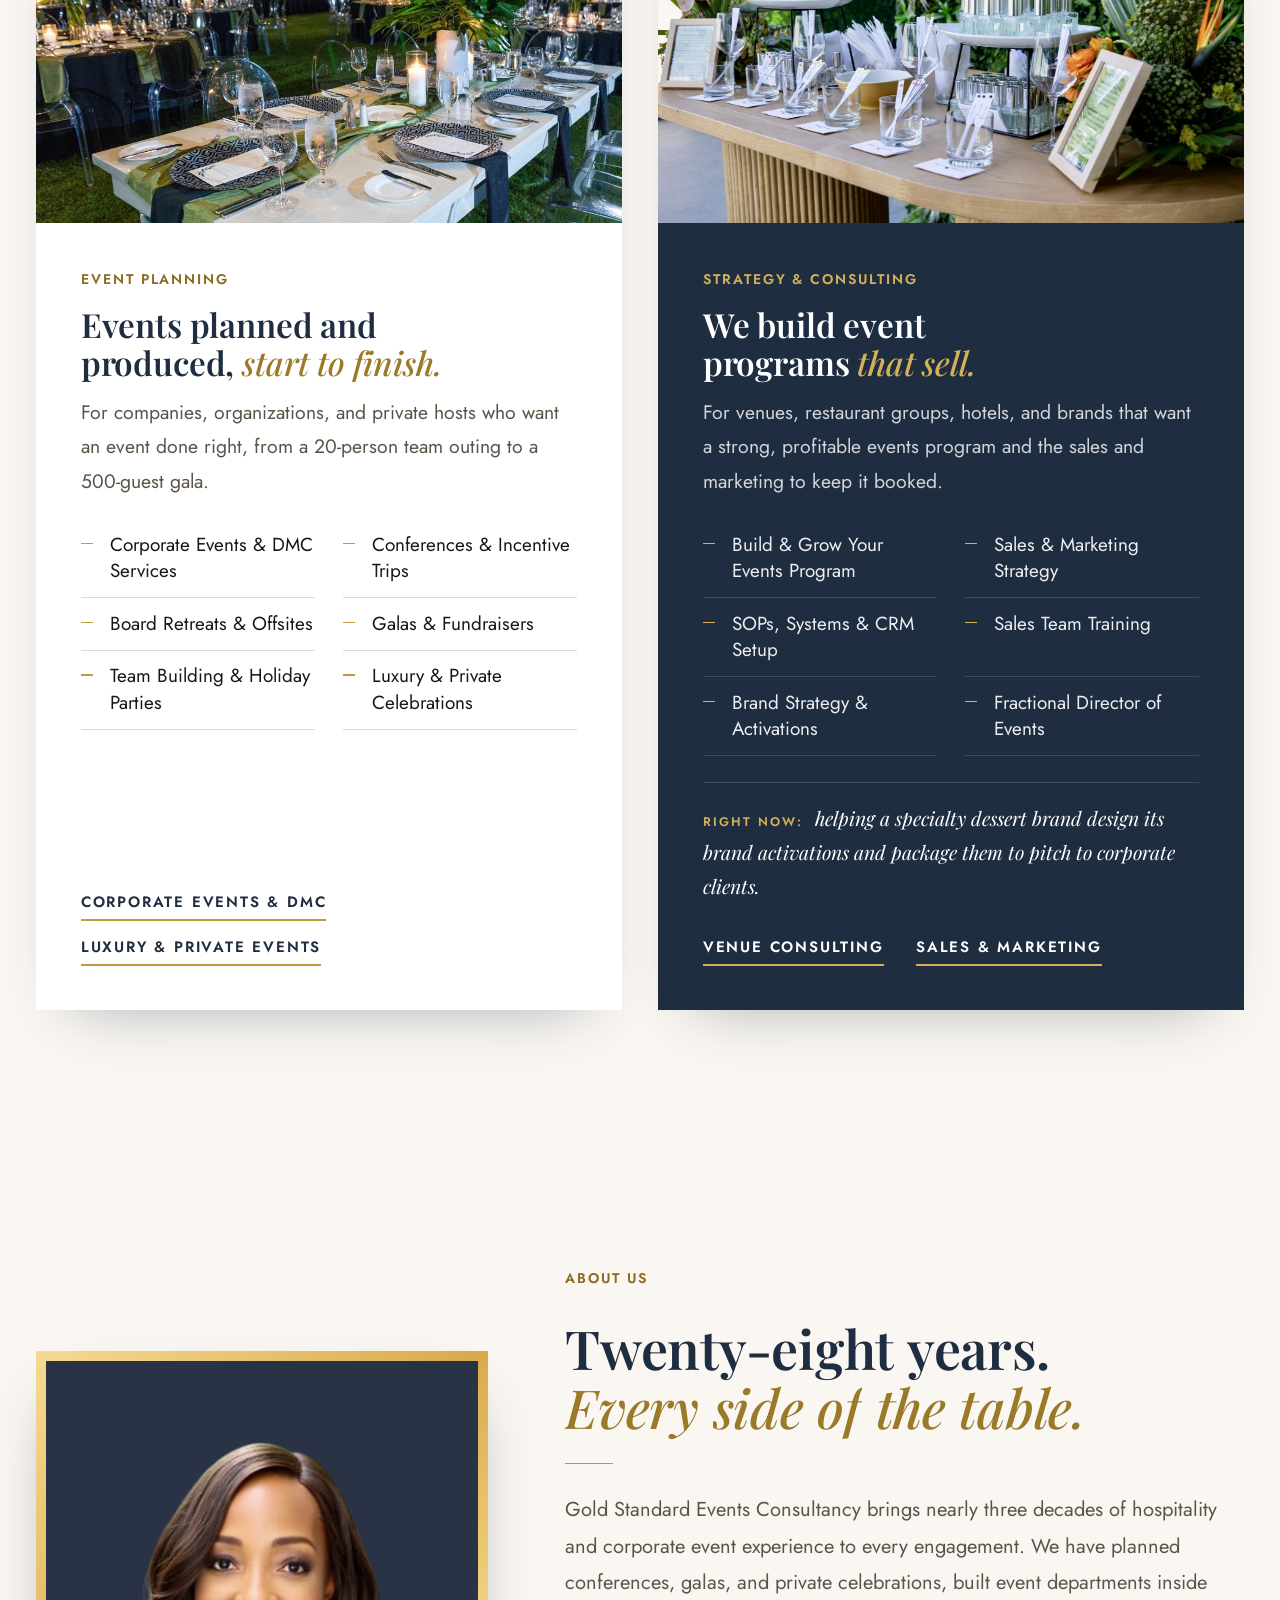
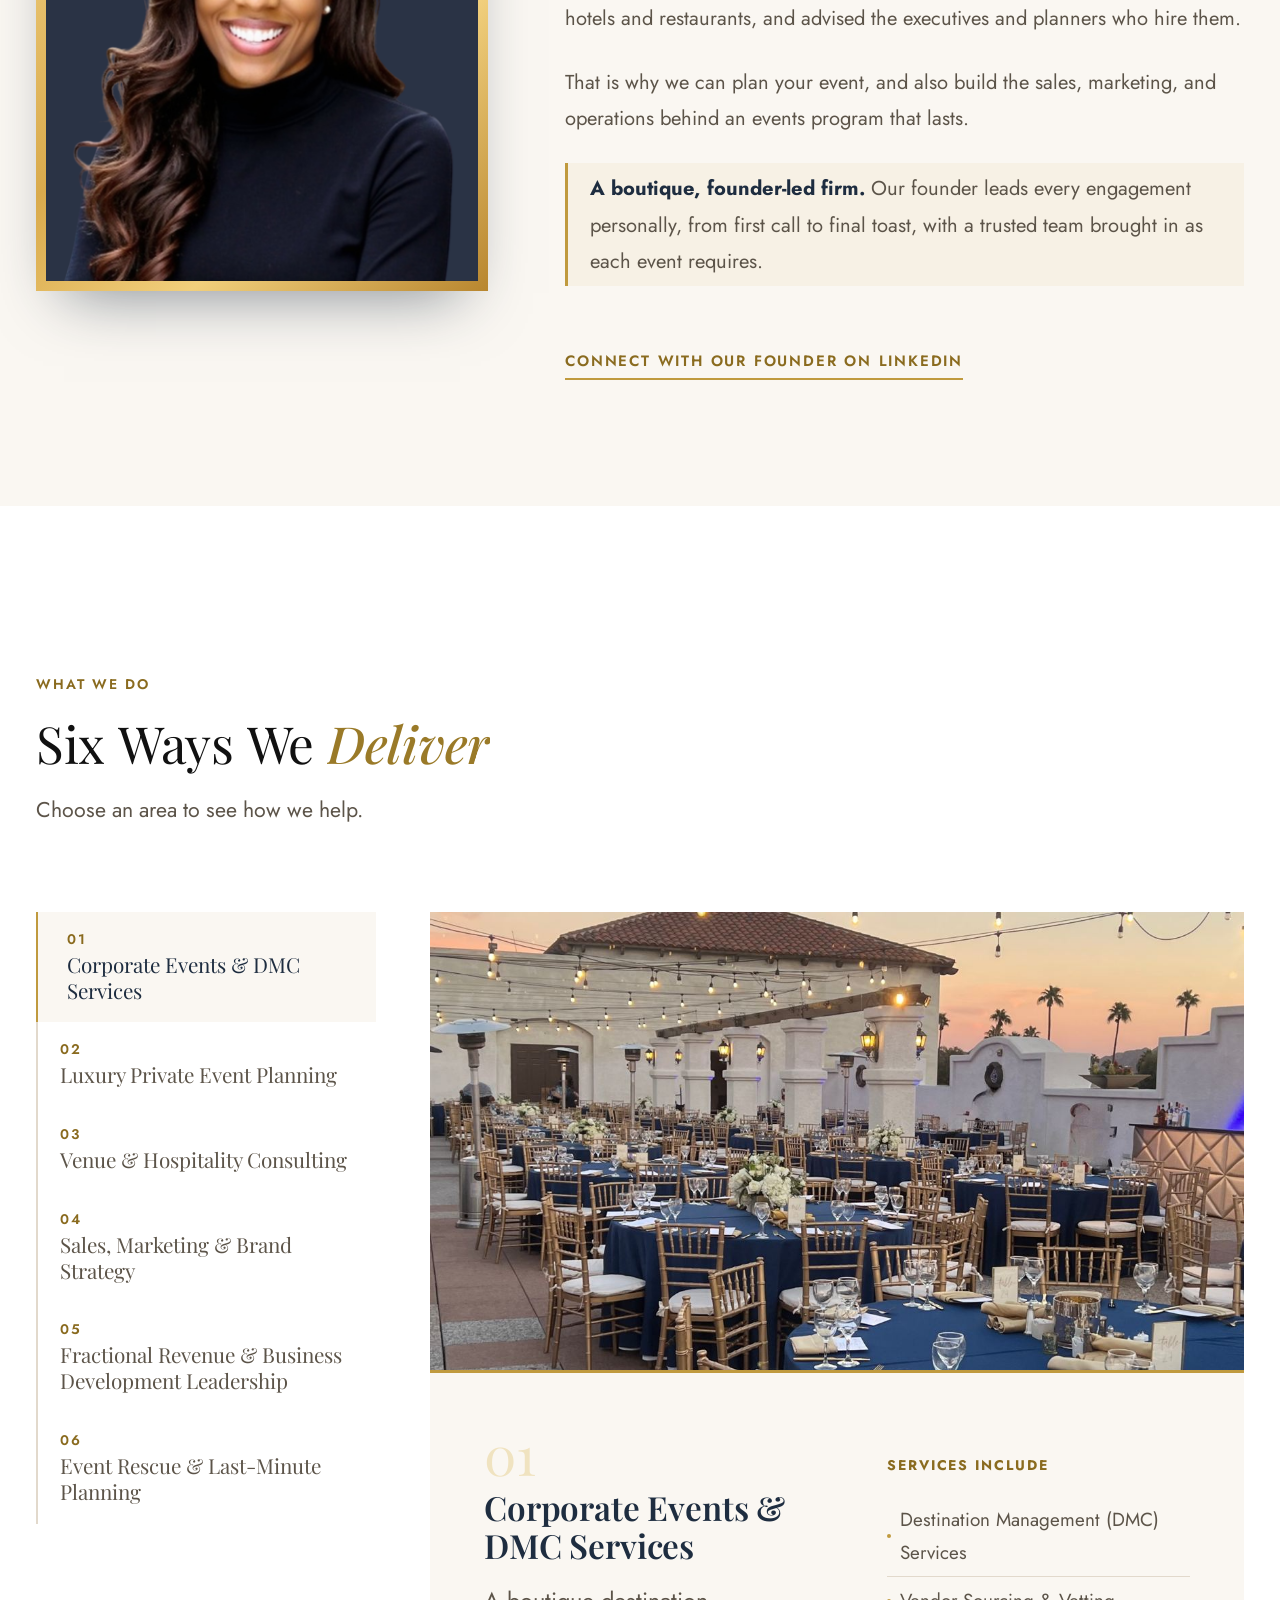
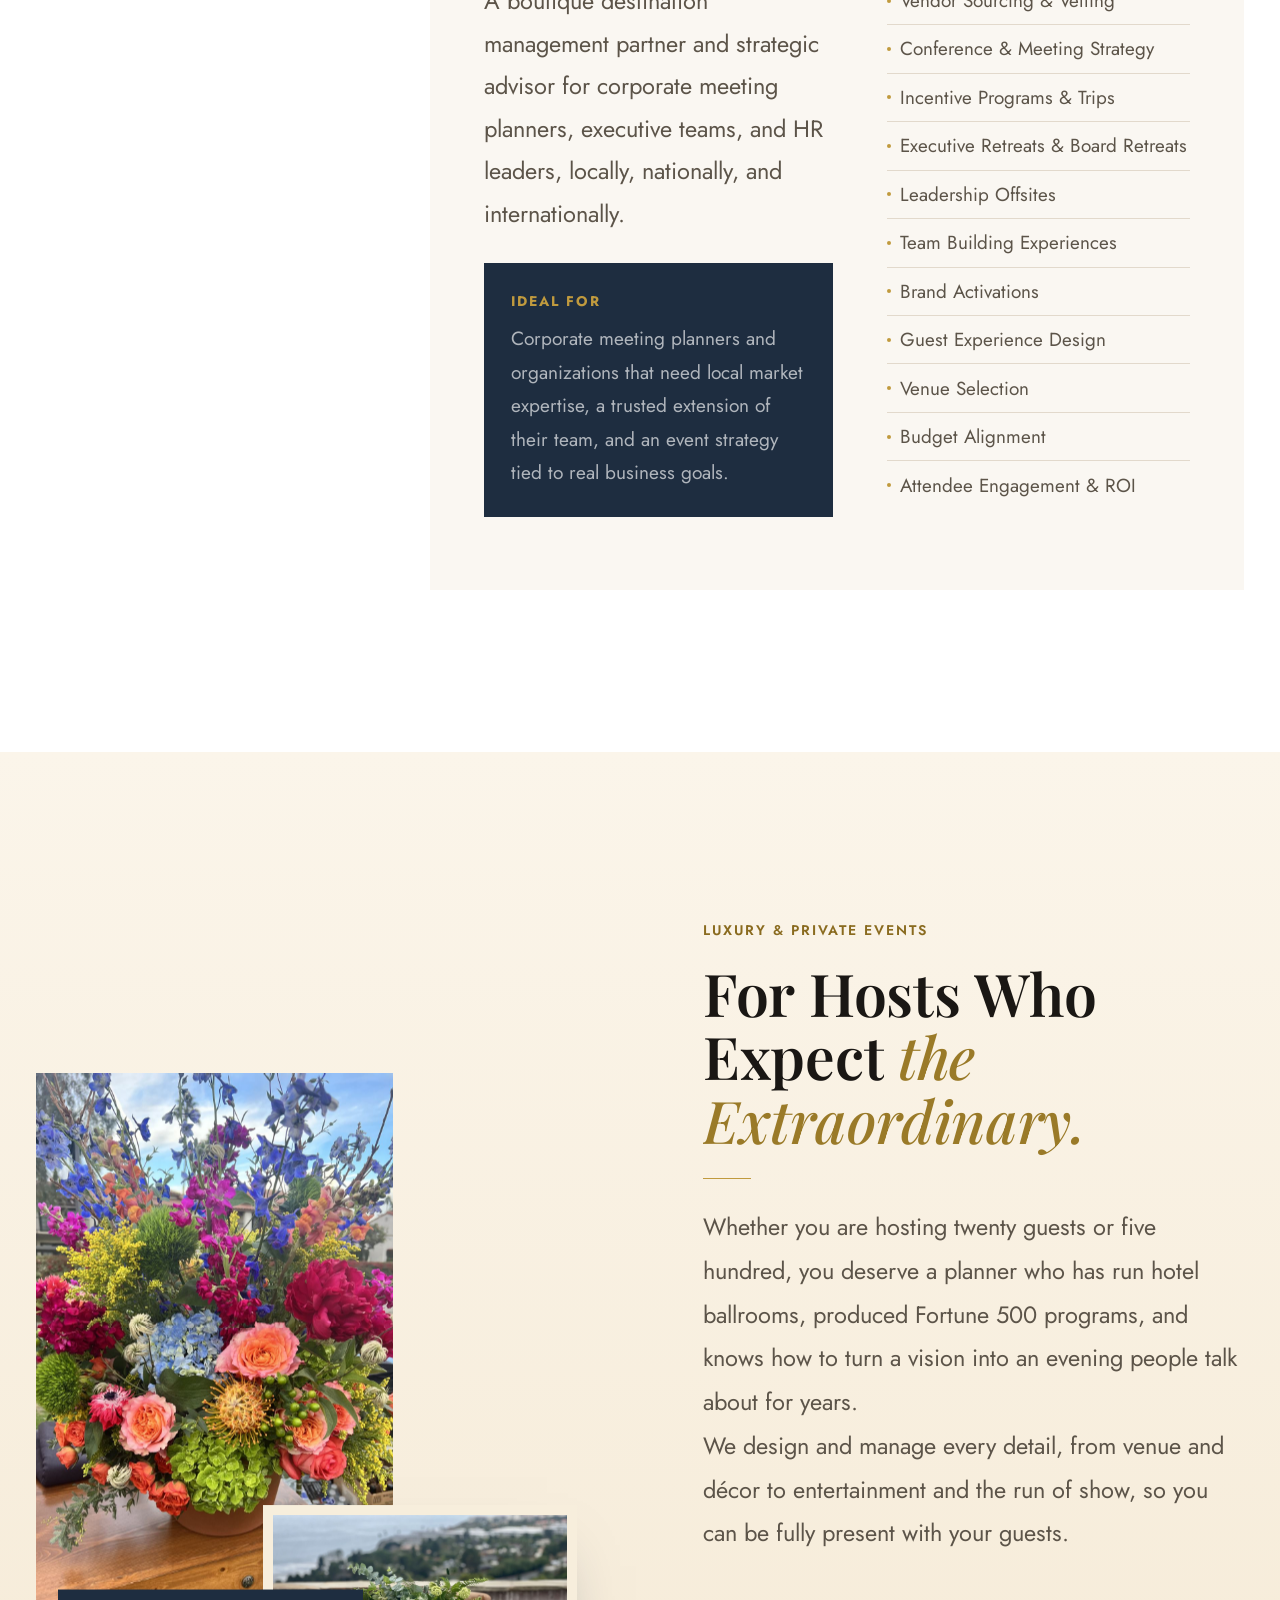
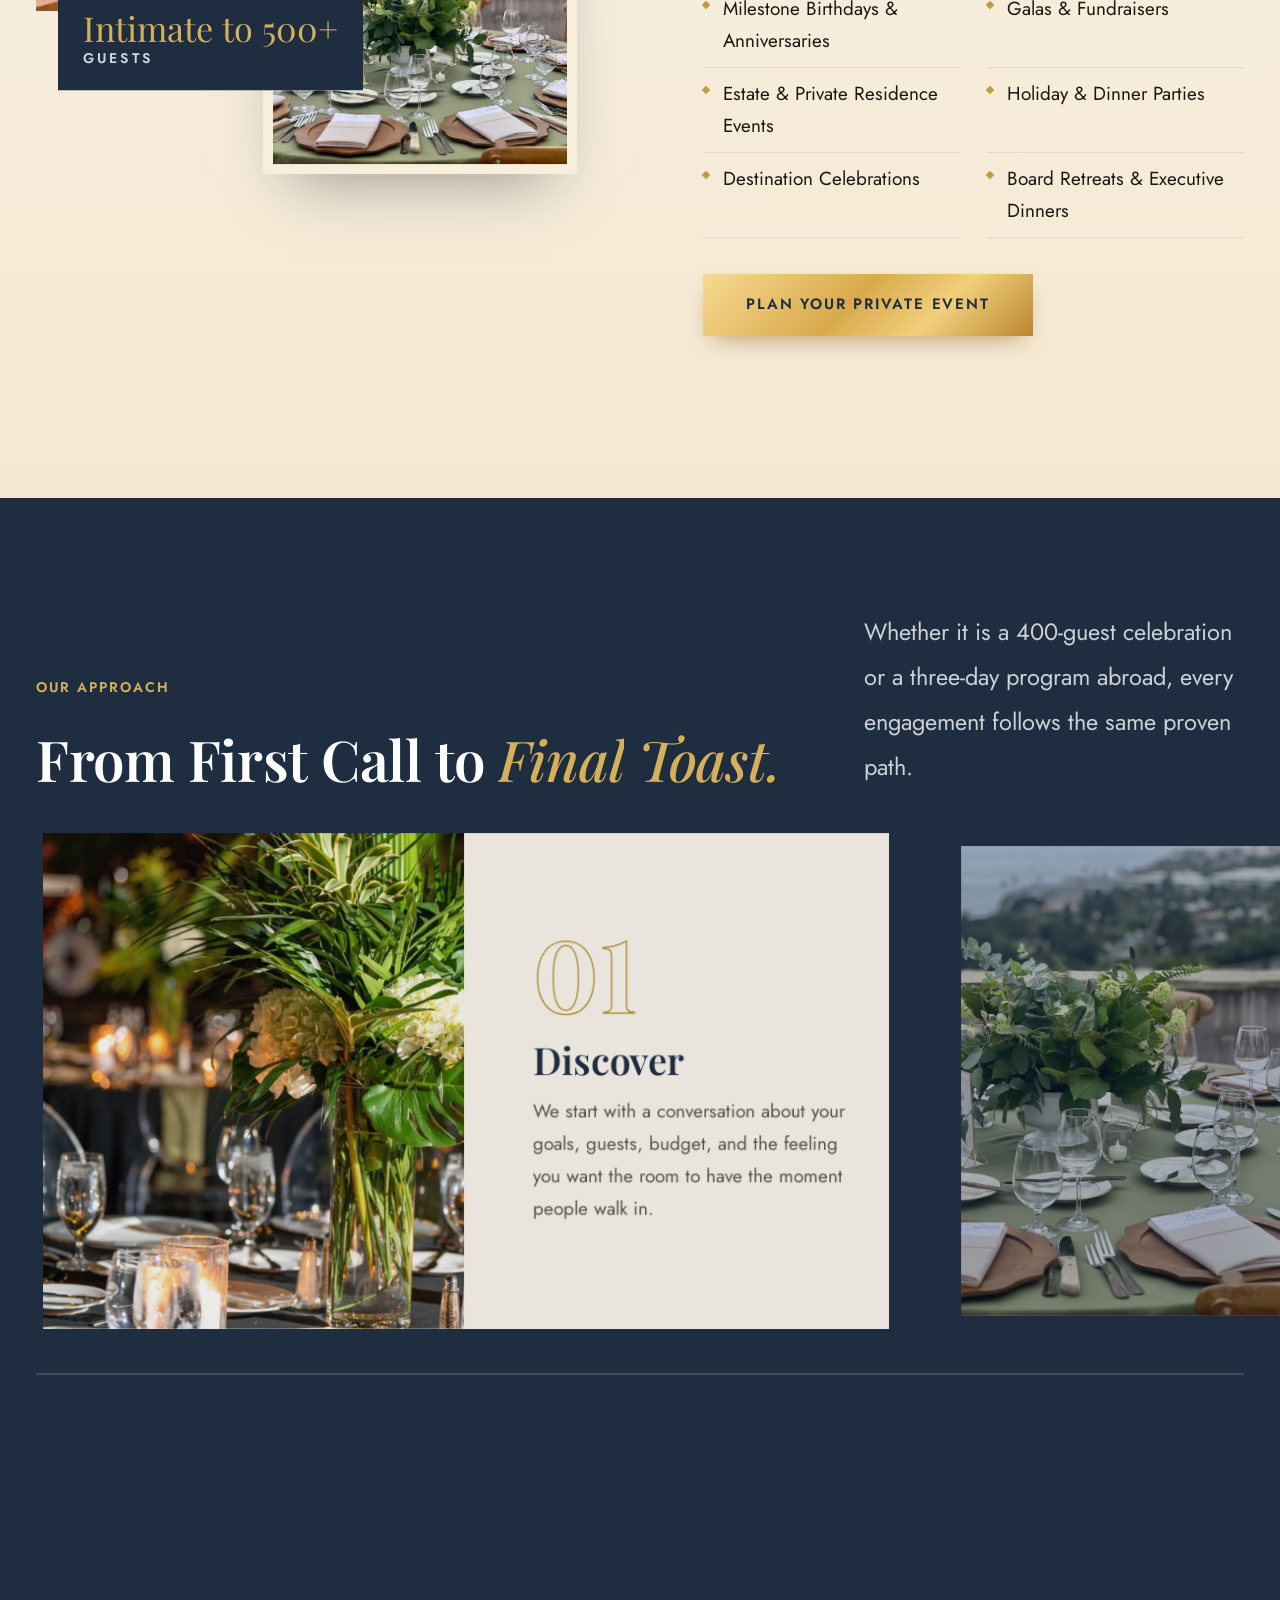
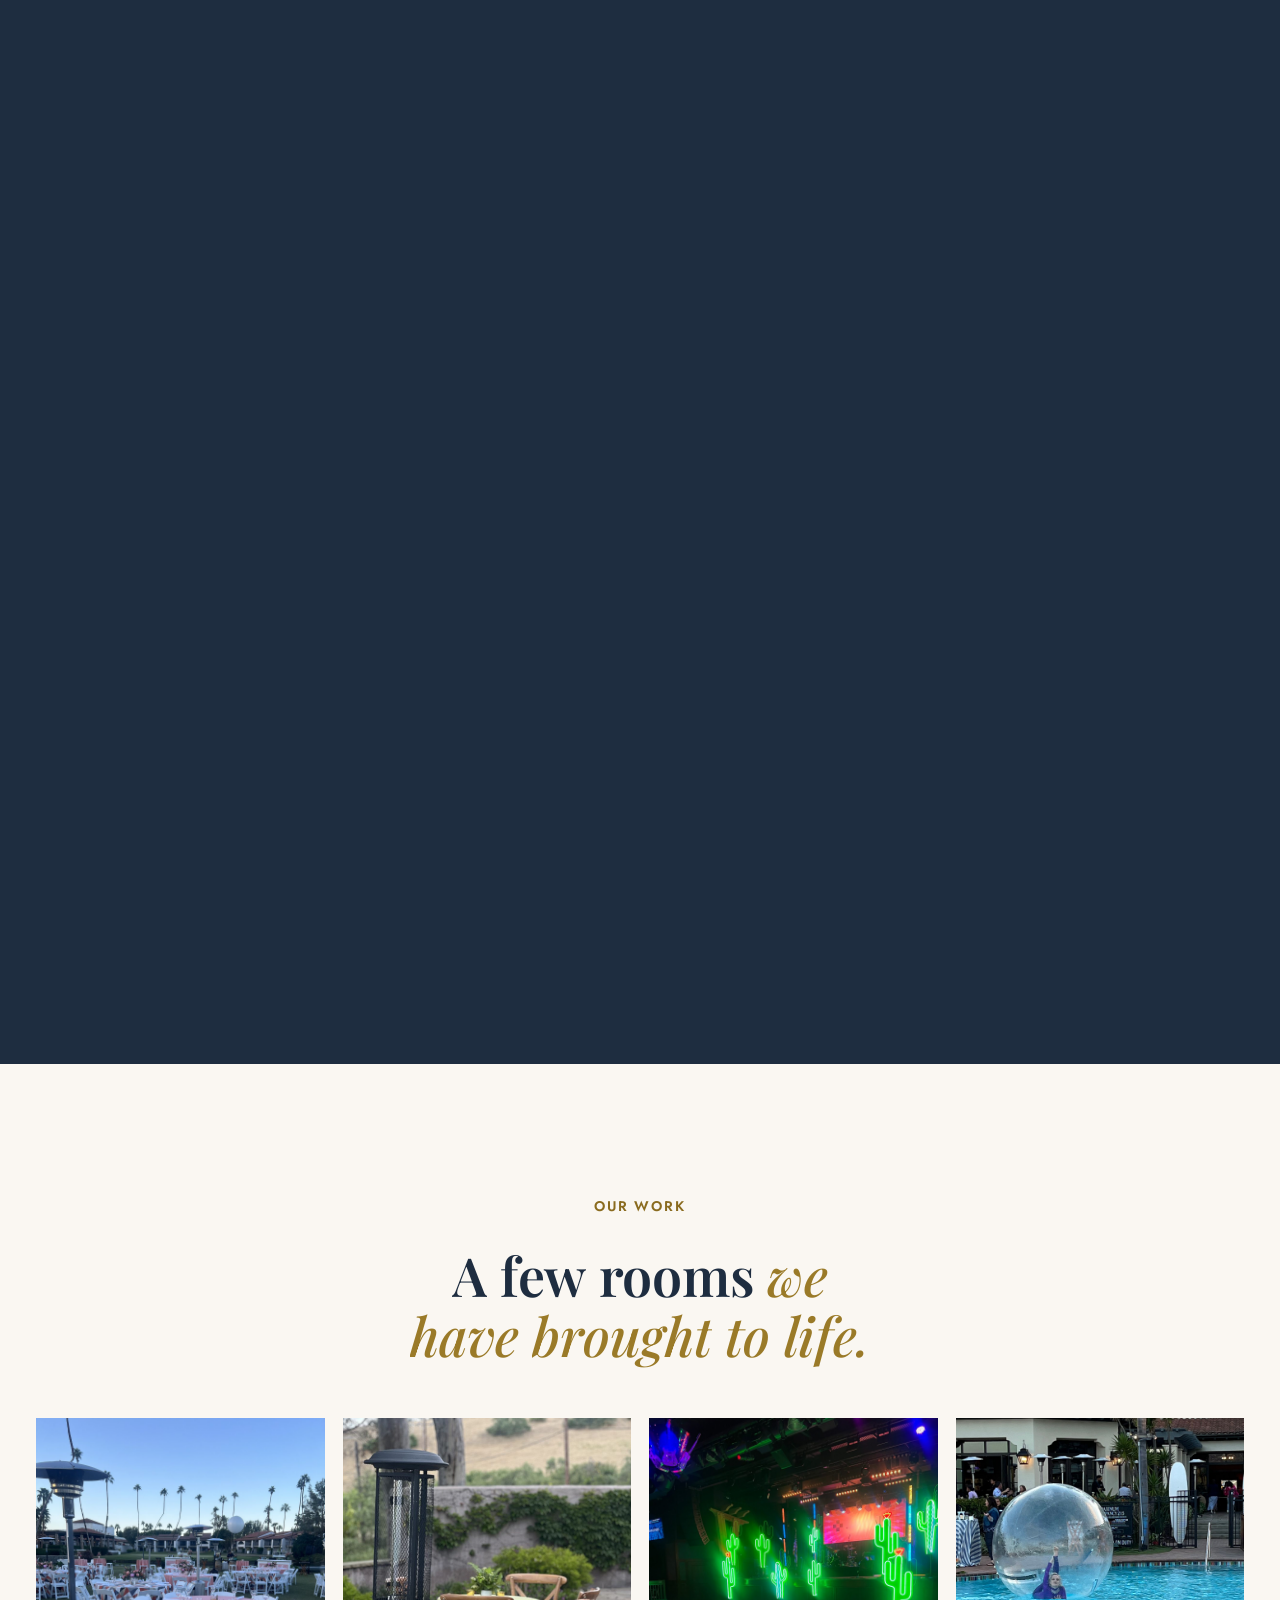
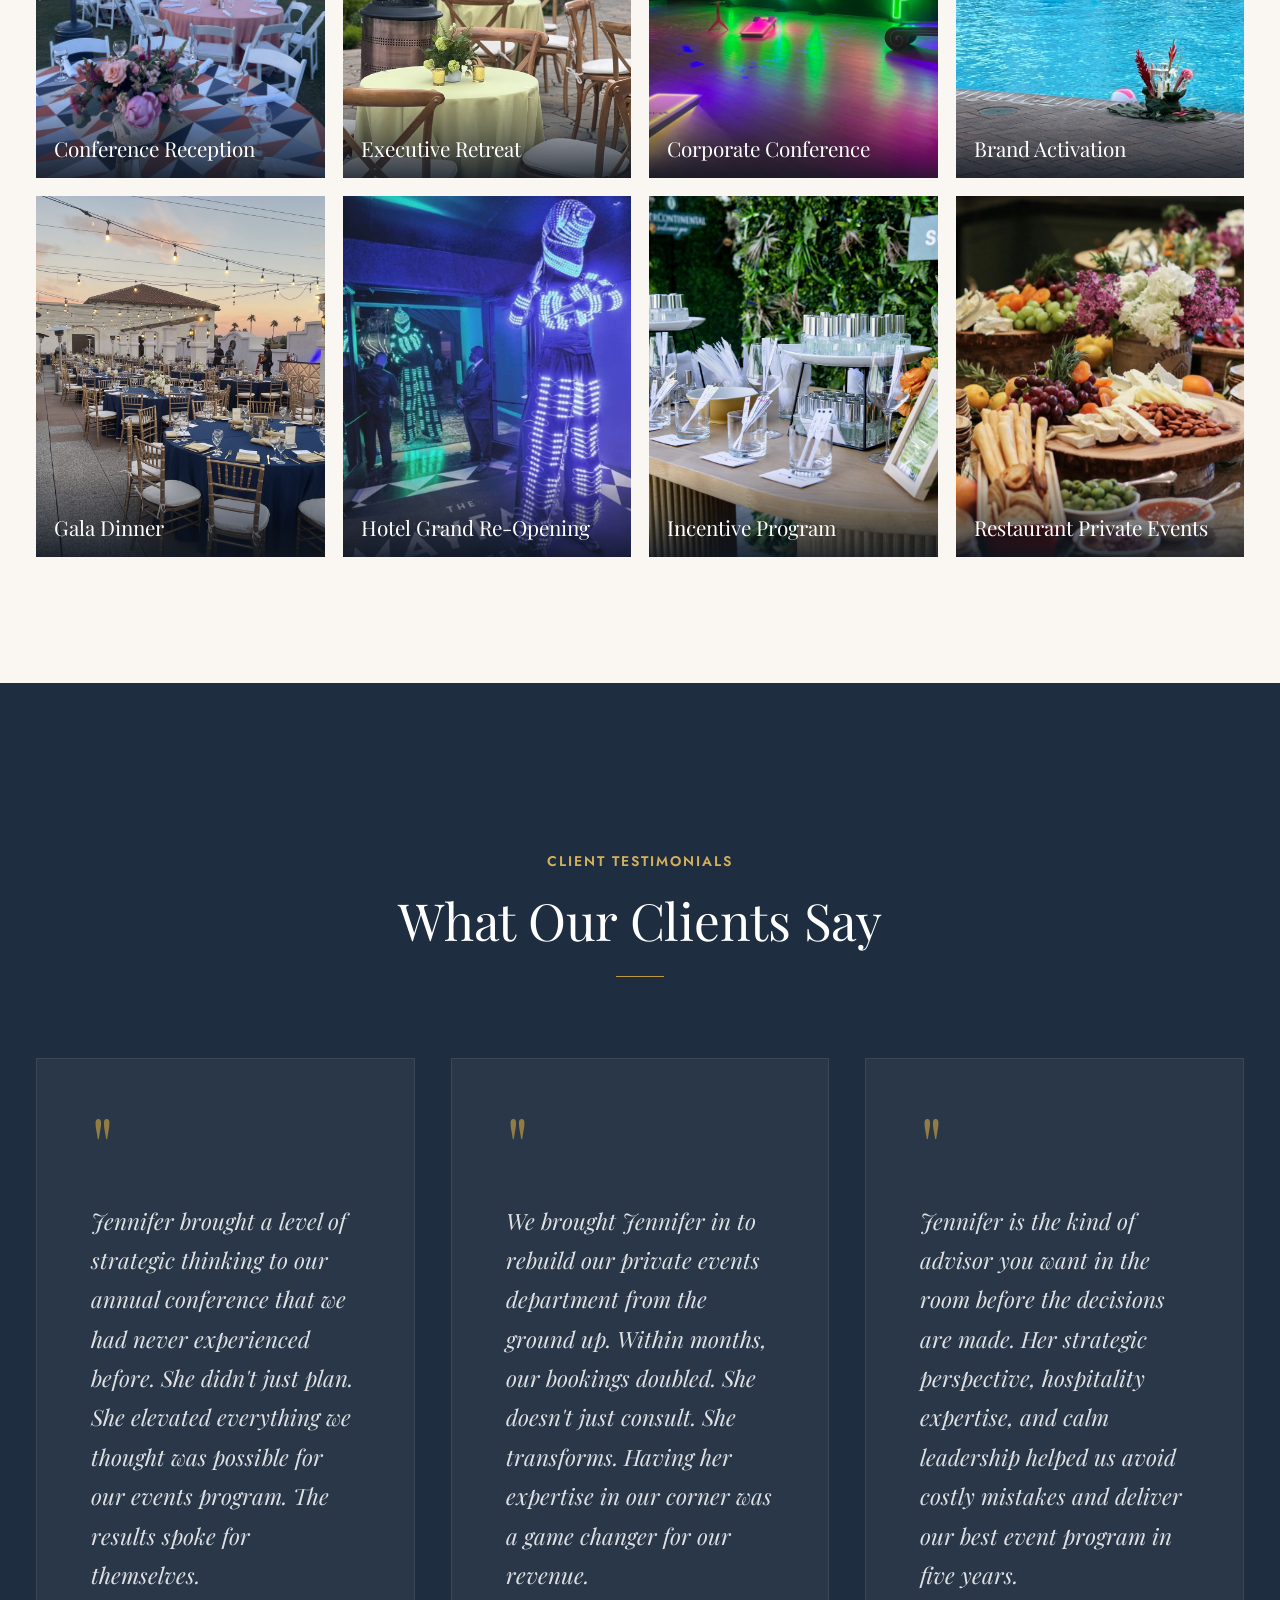
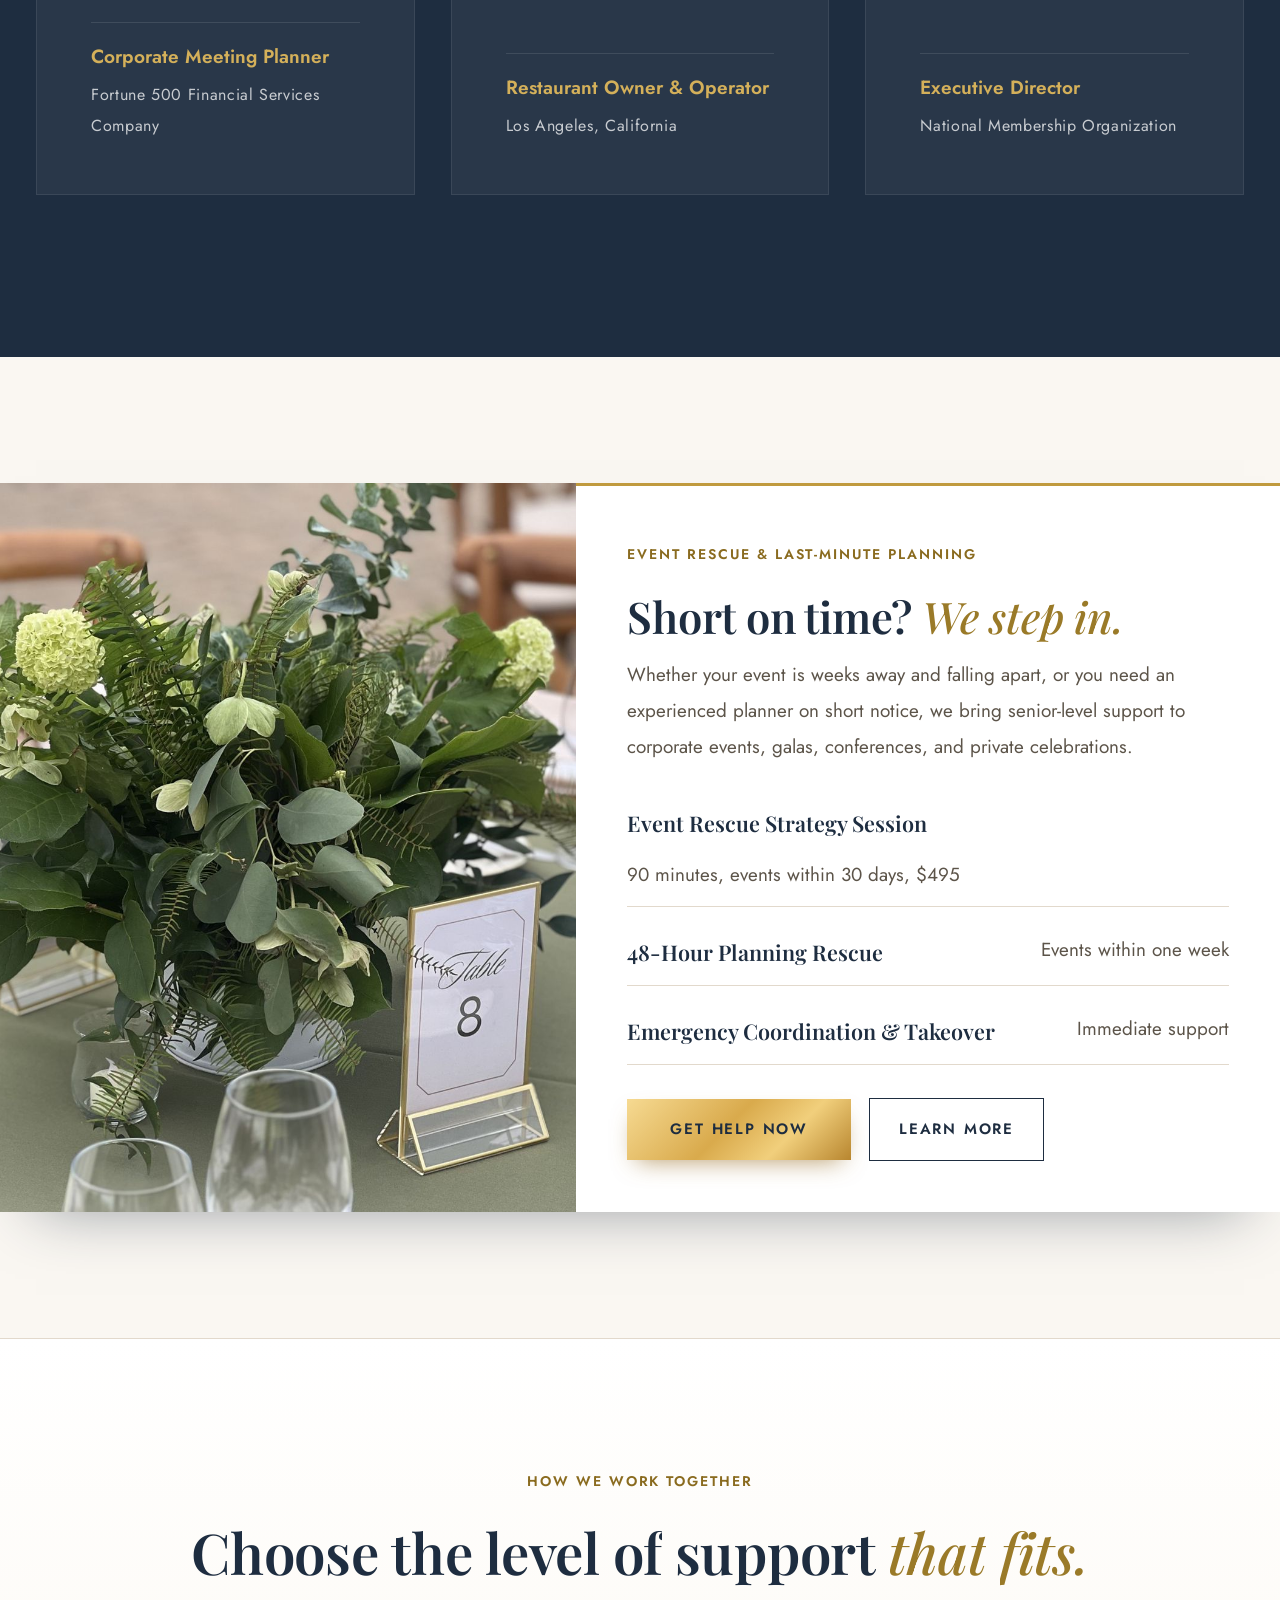
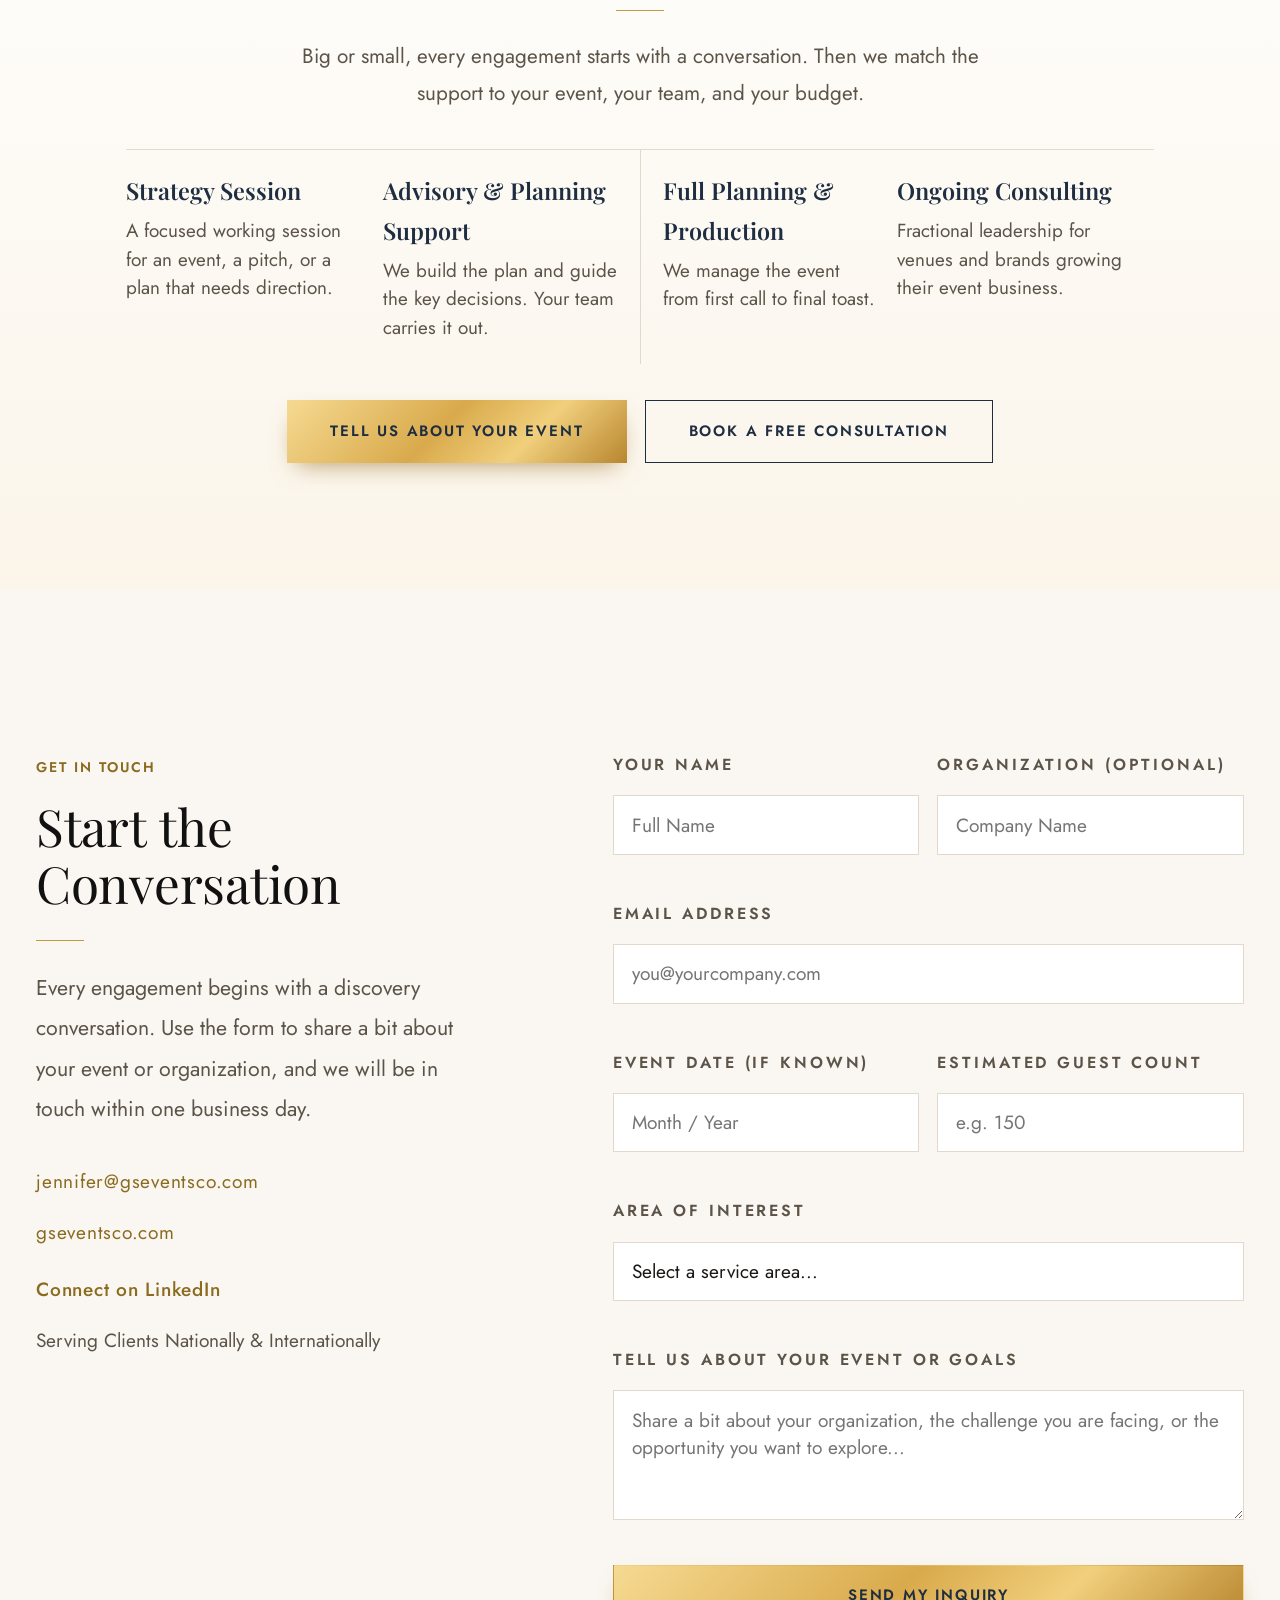
==== commit 034e54ec: "Simplified home page, consulting updates, bigger text, new photos" ====
--- a/index.html
+++ b/index.html
@@ -67,10 +67,10 @@
       <a href="#services"    class="nav__link" data-tab="corporate">Corporate &amp; DMC</a>
       <a href="#luxury"      class="nav__link">Luxury &amp; Private Events</a>
       <a href="#services"    class="nav__link" data-tab="venue">Consulting</a>
-      <a href="#engagements" class="nav__link">Portfolio</a>
+      <a href="#engagements" class="nav__link">Our Work</a>
       <a href="#contact"     class="nav__link">Contact</a>
     </div>
-    <a href="https://calendly.com/jennifer-gseventsco/30min" target="_blank" class="nav__cta">Book a Consultation</a>
+    <a href="https://calendly.com/jennifer-gseventsco/30min" target="_blank" class="nav__cta">Book a Call</a>
     <button class="nav__toggle" aria-label="Open menu" aria-expanded="false" aria-controls="nav-overlay" id="menu-toggle">
       <span></span><span></span><span></span>
     </button>
@@ -84,9 +84,8 @@
   <a href="#luxury"      class="nav-overlay__link">Luxury &amp; Private Events</a>
   <a href="#services"    class="nav-overlay__link" data-tab="venue">Consulting</a>
   <a href="#every-event" class="nav-overlay__link">How We Work Together</a>
-  <a href="#services"    class="nav-overlay__link">Services</a>
   <a href="#event-rescue" class="nav-overlay__link">Event Rescue</a>
-  <a href="#engagements" class="nav-overlay__link">Portfolio</a>
+  <a href="#engagements" class="nav-overlay__link">Our Work</a>
   <a href="faq.html"     class="nav-overlay__link">FAQ</a>
   <a href="#contact"     class="nav-overlay__link">Contact</a>
 </div>
@@ -128,8 +127,6 @@
 </section>
 
 
-
-
 <section class="sides" id="what-we-do" aria-labelledby="sidesTitle">
   <div class="sides__head">
     <span class="eyebrow">Two Sides of One Firm</span>
@@ -139,7 +136,7 @@
   </div>
   <div class="sides__grid">
     <article class="side fade-up">
-      <div class="side__img"><img src="assets/images/web/lux-gala-redlinens.jpg" alt="Gala dinner with red linens and gold place settings" loading="lazy" /></div>
+      <div class="side__img"><img src="assets/images/web/lux-evening-garden-dinner.jpg" alt="Evening garden dinner with long tables, candlelight, and lit palms" loading="lazy" /></div>
       <div class="side__body">
         <span class="side__label">Event Planning</span>
         <h3>Events planned and produced, <em>start to finish.</em></h3>
@@ -162,126 +159,167 @@
       <div class="side__img"><img src="assets/images/web/lux-tasting.jpg" alt="Custom scent bar activation designed for a brand at a rooftop reception" loading="lazy" /></div>
       <div class="side__body">
         <span class="side__label">Strategy &amp; Consulting</span>
-        <h3>The strategy that fills the room <em>and grows the business.</em></h3>
-        <p>For venues, restaurants, and brands that want to book more events, sell with confidence, and win corporate clients.</p>
+        <h3>We build event programs <em>that sell.</em></h3>
+        <p>For venues, restaurant groups, hotels, and brands that want a strong, profitable events program and the sales and marketing to keep it booked.</p>
         <ul class="side__list">
-          <li>Venue &amp; Restaurant Event Sales</li>
-          <li>Sales, Marketing &amp; Brand Strategy</li>
-          <li>Brand Activation Strategy</li>
-          <li>Corporate Pitch &amp; Sales Kits</li>
-          <li>Fractional Revenue Leadership</li>
-          <li>Event Strategy Sessions</li>
+          <li>Build &amp; Grow Your Events Program</li>
+          <li>Sales &amp; Marketing Strategy</li>
+          <li>SOPs, Systems &amp; CRM Setup</li>
+          <li>Sales Team Training</li>
+          <li>Brand Strategy &amp; Activations</li>
+          <li>Fractional Director of Events</li>
         </ul>
         <p class="side__example"><strong>Right now:</strong> helping a specialty dessert brand design its brand activations and package them to pitch to corporate clients.</p>
         <div class="side__links">
           <a href="#services" data-tab="venue" class="side__link">Venue Consulting</a>
-          <a href="#services" data-tab="brand" class="side__link">Brand Strategy</a>
+          <a href="#services" data-tab="brand" class="side__link">Sales &amp; Marketing</a>
         </div>
       </div>
     </article>
   </div>
 </section>
 
-<section class="every" id="every-event" aria-labelledby="everyTitle">
-  <div class="every__inner">
-    <div class="every__copy">
-      <span class="eyebrow">How We Work Together</span>
-      <h2 id="everyTitle" class="split">Choose the level of support <em>that fits.</em></h2>
-      <div class="rule"></div>
-      <p>Some clients want us to run the whole event. Others need a strategy, an expert second set of eyes, or a plan their own team can carry out. Big or small, every engagement starts with a conversation, and we match the support to your event, your team, and your budget.</p>
-      <div class="every__ways">
-        <div><strong>Strategy Session</strong><span>A focused working session for an event, a pitch, or a plan that needs direction.</span></div>
-        <div><strong>Advisory &amp; Planning Support</strong><span>We build the plan and guide the key decisions. Your team carries it out.</span></div>
-        <div><strong>Full Planning &amp; Production</strong><span>We manage the event from first call to final toast.</span></div>
-        <div><strong>Ongoing Consulting</strong><span>Fractional leadership for venues and brands growing their event business.</span></div>
-      </div>
-      <div class="every__actions">
-        <a href="#contact" class="btn--hero-gold">Tell Us About Your Event</a>
-        <a href="https://calendly.com/jennifer-gseventsco/30min" target="_blank" rel="noopener" class="btn--hero-outline">Book a Free Consultation</a>
-      </div>
-    </div>
-    <div class="every__list">
-      <div class="every__scale" aria-hidden="true"><span>Intimate</span><i></i><span>500+</span></div>
-      <p class="every__scale-cap">guests. Events we plan, of every size:</p>
-      <ul>
-        <li>Team Building &amp; Group Outings</li>
-        <li>Holiday &amp; Office Parties</li>
-        <li>Dinner Parties &amp; Intimate Gatherings</li>
-        <li>Birthdays &amp; Milestone Celebrations</li>
-        <li>Client Appreciation Events</li>
-        <li>Brand Activations &amp; Pop-Ups</li>
-        <li>Board Retreats &amp; Offsites</li>
-        <li>Conferences &amp; Incentive Trips</li>
-        <li>Galas &amp; Fundraisers</li>
-        <li>Destination Celebrations</li>
-      </ul>
-    </div>
-  </div>
-</section>
-
-
-<section class="statement" aria-label="Our promise">
-  <p class="statement__line split">Your guests will never see the strategy.</p>
-  <p class="statement__line statement__line--gold split"><em>They will only feel it.</em></p>
-</section>
-
+<section class="about-v2 about-v2--short" id="about">
+  <div class="about-v2__inner">
+    <div class="about-v2__grid">
+      <div class="gilt-frame about-v2__photo fade-in">
+        <img src="assets/images/headshot-main.PNG" alt="Founder of Gold Standard Events Consultancy" />
+      </div>
+      <div class="about-v2__content">
+        <div class="about-v2__bio fade-up">
+          <span class="eyebrow">About Us</span>
+          <h2 class="split">Twenty-eight years. <em>Every side of the table.</em></h2>
+          <div class="rule"></div>
+          <p>Gold Standard Events Consultancy brings nearly three decades of hospitality and corporate event experience to every engagement. We have planned conferences, galas, and private celebrations, built event departments inside hotels and restaurants, and advised the executives and planners who hire them.</p>
+          <p>That is why we can plan your event, and also build the sales, marketing, and operations behind an events program that lasts.</p>
+          <p class="about-v2__boutique"><strong>A boutique, founder-led firm.</strong> Our founder leads every engagement personally, from first call to final toast, with a trusted team brought in as each event requires.</p>
+          <a href="https://www.linkedin.com/in/jenniferejones26" target="_blank" rel="noopener" class="about-v2__resume-link">Connect with Our Founder on LinkedIn</a>
+        </div>
+      </div>
+    </div>
+  </div>
+</section>
 
 <!-- ══════════════════════════════════════════════
-     WHY ORGANIZATIONS HIRE US
+     SERVICES
 ══════════════════════════════════════════════ -->
-<section class="why-us" id="why-us">
-  <div class="why-us__inner">
-
-    <div class="why-us__left fade-in">
-      <span class="eyebrow">Why Clients Hire Us</span>
-      <h2 class="split">Make Better Decisions Before You Spend a Dollar on <em>Execution.</em></h2>
-      <div class="rule"></div>
-      <div class="hero-v2__before">
-        <span class="hero-v2__before-line">Before the venue is selected.</span>
-        <span class="hero-v2__before-line">Before the vendors are hired.</span>
-        <span class="hero-v2__before-line hero-v2__before-line--last">Before the budget is spent.</span>
-      </div>
-    </div>
-
-    <div class="why-us__right fade-up">
-      <p>Whether you are hosting a 400-guest celebration, planning a leadership retreat, or building a venue's event business, the decisions made early shape everything that follows.</p>
-      <p class="why-us__highlight">Most clients already have ideas, vendors, or a team. What they need is an experienced expert who knows how every piece fits together.</p>
-      <p>That is where Gold Standard Events Consultancy comes in.</p>
-      <p>We align your goals, guest experience, venue, budget, and vendors into one clear plan, then guide it all the way to the event itself.</p>
-      <p>The result is an event that feels effortless to your guests, and a process that feels effortless to you.</p>
-    </div>
-
-  </div>
-</section>
-
-
-<!-- ══════════════════════════════════════════════
-     RESULTS STRIP
-══════════════════════════════════════════════ -->
-<div class="results-strip">
-  <div class="results-strip__inner">
-    <div class="results-strip__item fade-up">
-      <span class="results-strip__num" data-count="28" data-suffix="+">28+</span>
-      <span class="results-strip__label">Years of Industry Experience</span>
-    </div>
-    <div class="results-strip__item fade-up delay-1">
-      <span class="results-strip__num" data-count="15" data-prefix="$" data-suffix="M+">$15M+</span>
-      <span class="results-strip__label">Revenue Generated</span>
-    </div>
-    <div class="results-strip__item fade-up delay-2">
-      <span class="results-strip__num">Three</span>
-      <span class="results-strip__label">Major Markets Served</span>
-    </div>
-    <div class="results-strip__item fade-up delay-3">
-      <span class="results-strip__num">Fortune 500</span>
-      <span class="results-strip__label">Corporate Experience</span>
-    </div>
-    <div class="results-strip__item fade-up">
-      <span class="results-strip__num">Hundreds</span>
-      <span class="results-strip__label">Of Events, Meetings, and Hospitality Programs Supported</span>
-    </div>
-  </div>
-</div>
+<section class="services-v2" id="services">
+  <span id="consulting" class="anchor-offset" aria-hidden="true"></span>
+  <div class="services-v2__header fade-in">
+    <span class="eyebrow">What We Do</span>
+    <h2 class="split">Six Ways We <em>Deliver</em></h2>
+    <p>Choose an area to see how we help.</p>
+  </div>
+  <div class="svc-tabs">
+    <div class="svc-tabs__nav" role="tablist" aria-label="Services"><button type="button" role="tab" id="tab-corporate" aria-controls="panel-corporate" aria-selected="true" data-key="corporate" class="is-active"><span class="svc-tabs__n">01</span>Corporate Events &amp; DMC Services</button><button type="button" role="tab" id="tab-luxury" aria-controls="panel-luxury" aria-selected="false" data-key="luxury"><span class="svc-tabs__n">02</span>Luxury Private Event Planning</button><button type="button" role="tab" id="tab-venue" aria-controls="panel-venue" aria-selected="false" data-key="venue"><span class="svc-tabs__n">03</span>Venue &amp; Hospitality Consulting</button><button type="button" role="tab" id="tab-brand" aria-controls="panel-brand" aria-selected="false" data-key="brand"><span class="svc-tabs__n">04</span>Sales, Marketing &amp; Brand Strategy</button><button type="button" role="tab" id="tab-fractional" aria-controls="panel-fractional" aria-selected="false" data-key="fractional"><span class="svc-tabs__n">05</span>Fractional Revenue &amp; Business Development Leadership</button><button type="button" role="tab" id="tab-rescue" aria-controls="panel-rescue" aria-selected="false" data-key="rescue"><span class="svc-tabs__n">06</span>Event Rescue &amp; Last-Minute Planning</button></div>
+    <div class="svc-tabs__panels">
+      <div class="svc-panel is-active" role="tabpanel" id="panel-corporate" aria-labelledby="tab-corporate">
+        <div class="svc-panel__img"><img src="assets/images/web/lux-resort-conference.jpg" alt="Resort terrace set for a multi-day corporate program" loading="lazy" /></div>
+        <div class="svc-panel__body">
+          <div>
+            <span class="svc-panel__n" aria-hidden="true">01</span>
+            <h3>Corporate Events &amp; DMC Services</h3>
+            <p class="svc-panel__desc">A boutique destination management partner and strategic advisor for corporate meeting planners, executive teams, and HR leaders, locally, nationally, and internationally.</p>
+            <div class="svc-card__ideal"><div class="svc-card__ideal-label">Ideal For</div><p>Corporate meeting planners and organizations that need local market expertise, a trusted extension of their team, and an event strategy tied to real business goals.</p></div>
+          </div>
+          <div>
+            <div class="svc-card__label">Services Include</div>
+            <ul class="svc-card__list svc-card__list--cols"><li>Destination Management (DMC) Services</li><li>Vendor Sourcing &amp; Vetting</li><li>Conference &amp; Meeting Strategy</li><li>Incentive Programs &amp; Trips</li><li>Executive Retreats &amp; Board Retreats</li><li>Leadership Offsites</li><li>Team Building Experiences</li><li>Brand Activations</li><li>Guest Experience Design</li><li>Venue Selection</li><li>Budget Alignment</li><li>Attendee Engagement &amp; ROI</li></ul>
+          </div>
+        </div>
+      </div>
+      <div class="svc-panel" role="tabpanel" id="panel-luxury" aria-labelledby="tab-luxury">
+        <div class="svc-panel__img"><img src="assets/images/web/lux-garden-dinner.jpg" alt="Luxury garden dinner with candlelit tables" loading="lazy" /></div>
+        <div class="svc-panel__body">
+          <div>
+            <span class="svc-panel__n" aria-hidden="true">02</span>
+            <h3>Luxury Private Event Planning</h3>
+            <p class="svc-panel__desc">Full-service planning, design, and production for private celebrations of every size, where every detail matters.</p>
+            <div class="svc-card__ideal"><div class="svc-card__ideal-label">Ideal For</div><p>Private hosts, families, executives, and boards planning dinner parties, milestone celebrations, galas, and holiday gatherings who want an elevated, seamless experience.</p></div>
+          </div>
+          <div>
+            <div class="svc-card__label">Services Include</div>
+            <ul class="svc-card__list svc-card__list--cols"><li>Full-Service Planning &amp; Production</li><li>Event Design &amp; Décor Direction</li><li>Venue Selection</li><li>Vendor Sourcing &amp; Curation</li><li>Guest Experience Design</li><li>Entertainment Curation</li><li>Budget Planning &amp; Oversight</li><li>Timeline &amp; Run of Show</li><li>On-Site Event Management</li><li>Holiday &amp; Dinner Parties</li></ul>
+          </div>
+        </div>
+      </div>
+      <div class="svc-panel" role="tabpanel" id="panel-venue" aria-labelledby="tab-venue">
+        <div class="svc-panel__img"><img src="assets/images/web/lux-farmhouse-exterior.jpg" alt="Farmhouse restaurant private event entrance" loading="lazy" /></div>
+        <div class="svc-panel__body">
+          <div>
+            <span class="svc-panel__n" aria-hidden="true">03</span>
+            <h3>Venue &amp; Hospitality Consulting</h3>
+            <p class="svc-panel__desc">We establish strong, successful events programs inside restaurants, restaurant groups, hotels, and venues: the sales process, SOPs, systems, and trained team that keep events booked and running smoothly.</p>
+            <div class="svc-card__ideal"><div class="svc-card__ideal-label">Ideal For</div><p>Restaurants, hotels, resorts, and venues ready to build or rebuild a high-performing events department and create consistent, sustainable bookings year over year.</p></div>
+          </div>
+          <div>
+            <div class="svc-card__label">Services Include</div>
+            <ul class="svc-card__list svc-card__list--cols"><li>Event Department Development</li><li>Outsourced Director of Events</li><li>Revenue Growth Strategy</li><li>Sales Team Training</li><li>CRM Implementation</li><li>Operational Assessments</li><li>SOP Development</li><li>Private Dining Programs</li><li>Event Package Development</li><li>Client Journey Mapping</li></ul>
+          </div>
+        </div>
+      </div>
+      <div class="svc-panel" role="tabpanel" id="panel-brand" aria-labelledby="tab-brand">
+        <div class="svc-panel__img"><img src="assets/images/web/lux-farmhouse-grazing.jpg" alt="Signature grazing display created for Farmhouse" loading="lazy" /></div>
+        <div class="svc-panel__body">
+          <div>
+            <span class="svc-panel__n" aria-hidden="true">04</span>
+            <h3>Sales, Marketing &amp; Brand Strategy</h3>
+            <p class="svc-panel__desc">Sales kits, marketing, brand strategy, and brand activations that help venues and hospitality brands win clients, fill event spaces, and pitch their value to corporate buyers with confidence.</p>
+            <div class="svc-card__ideal"><div class="svc-card__ideal-label">Ideal For</div><p>Venues, restaurants, and food, beverage, and lifestyle brands that need a polished brand, sharper sales tools, and a clear plan to win corporate clients and activations.</p></div>
+          </div>
+          <div>
+            <div class="svc-card__label">Services Include</div>
+            <ul class="svc-card__list svc-card__list--cols"><li>Brand Strategy &amp; Positioning</li><li>Brand Identity Development</li><li>Event Sales Kits &amp; Decks</li><li>Proposals &amp; Pitch Materials</li><li>Marketing Collateral</li><li>Event Marketing Planning</li><li>Audience &amp; Demographic Strategy</li><li>Social Media Strategy</li><li>Sales Messaging &amp; Copy</li><li>Campaign Strategy</li><li>Brand Activation Strategy</li><li>Corporate Pitch Strategy</li></ul>
+          </div>
+          <div class="svc-deck">
+            <div class="svc-card__label">From Our Capabilities Deck</div>
+            <div class="svc-deck__row">
+              <button type="button" class="svc-deck__slide" data-full="assets/images/web/deck-slide-24.jpg" aria-label="Enlarge slide: Tools that help a venue win the business">
+                <img src="assets/images/web/deck-slide-24.jpg" alt="Capabilities deck slide titled Tools That Help a Venue Win the Business, covering sales tools, brand and positioning, audience and campaigns, and social media" loading="lazy" width="1600" height="899" />
+                <span class="svc-deck__cap">Sales tools, positioning, and campaigns</span>
+              </button>
+              <button type="button" class="svc-deck__slide" data-full="assets/images/web/deck-slide-25.jpg" aria-label="Enlarge slide: Websites and digital presence">
+                <img src="assets/images/web/deck-slide-25.jpg" alt="Capabilities deck slide titled If the Website Is the Problem, I Can Fix That Too, covering website platforms and what a refresh includes" loading="lazy" width="1600" height="899" />
+                <span class="svc-deck__cap">Websites and digital presence</span>
+              </button>
+            </div>
+          </div>
+        </div>
+      </div>
+      <div class="svc-panel" role="tabpanel" id="panel-fractional" aria-labelledby="tab-fractional">
+        <div class="svc-panel__img"><img src="assets/images/web/lux-mayfair-centerpiece.jpg" alt="Centerpiece at The Mayfair Hotel" loading="lazy" /></div>
+        <div class="svc-panel__body">
+          <div>
+            <span class="svc-panel__n" aria-hidden="true">05</span>
+            <h3>Fractional Revenue &amp; Business Development Leadership</h3>
+            <p class="svc-panel__desc">Executive-level sales and business development leadership without the cost of a full-time executive.</p>
+            <div class="svc-card__ideal"><div class="svc-card__ideal-label">Ideal For</div><p>Organizations preparing for growth, entering new markets, rebuilding sales teams, or seeking experienced leadership during periods of transition.</p></div>
+          </div>
+          <div>
+            <div class="svc-card__label">Services Include</div>
+            <ul class="svc-card__list svc-card__list--cols"><li>Fractional Director of Sales</li><li>Business Development Strategy</li><li>Strategic Partnerships</li><li>Market Expansion</li><li>Account Growth</li><li>Sales Team Mentorship</li><li>Revenue Planning</li><li>Client Retention Strategy</li><li>Leadership Coaching</li></ul>
+          </div>
+        </div>
+      </div>
+      <div class="svc-panel" role="tabpanel" id="panel-rescue" aria-labelledby="tab-rescue">
+        <div class="svc-panel__img"><img src="assets/images/web/lux-brand-stage-seating.jpg" alt="Brand stage and theater seating set for a live conversation event" loading="lazy" style="object-position:center 58%" /></div>
+        <div class="svc-panel__body">
+          <div>
+            <span class="svc-panel__n" aria-hidden="true">06</span>
+            <h3>Event Rescue &amp; Last-Minute Planning</h3>
+            <p class="svc-panel__desc">Senior-level support when an event is close and not coming together, or when you need an experienced planner on short notice.</p>
+            <div class="svc-card__ideal"><div class="svc-card__ideal-label">Ideal For</div><p>Corporate teams, nonprofits, and private hosts with an event within 30 days that needs an expert to step in, stabilize the plan, and deliver it.</p></div>
+            <a href="event-rescue.html" class="svc-panel__link">See Event Rescue Options</a>
+          </div>
+          <div>
+            <div class="svc-card__label">Services Include</div>
+            <ul class="svc-card__list svc-card__list--cols"><li>Event Rescue Strategy Session (90 minutes)</li><li>48-Hour Planning Rescue</li><li>Emergency Coordination &amp; Takeover</li><li>Last-Minute Event Planning</li><li>Vendor Replacement &amp; Recovery</li><li>Timeline &amp; Budget Triage</li><li>Day-Of Event Management</li></ul>
+          </div>
+        </div>
+      </div>
+    </div>
+  </div>
+</section>
 
 
 <section class="lux" id="luxury" aria-labelledby="luxTitle">
@@ -369,218 +407,9 @@
 </section>
 
 
-<section class="statement statement--light" aria-label="Our philosophy">
-  <p class="statement__line split">Every great event looks effortless.</p>
-  <p class="statement__line statement__line--gold split"><em>That is the point.</em></p>
-</section>
-
-
 <!-- ══════════════════════════════════════════════
      ABOUT
 ══════════════════════════════════════════════ -->
-<section class="about-v2" id="about">
-  <div class="about-v2__inner">
-
-    <div class="about-v2__header fade-in">
-      <span class="eyebrow">About Gold Standard Events</span>
-      <h2 class="split">Twenty-Eight Years. Three Markets. <em>One Unwavering Standard.</em></h2>
-      <div class="rule"></div>
-    </div>
-
-    <div class="about-v2__grid">
-
-      <!-- Headshot -->
-      <div class="gilt-frame about-v2__photo fade-in">
-        <img src="assets/images/headshot-main.PNG" alt="Founder of Gold Standard Events Consultancy" />
-      </div>
-
-      <!-- Bio + Not Box stacked -->
-      <div class="about-v2__content">
-
-        <div class="about-v2__bio fade-up">
-          <p>Gold Standard Events Consultancy is led by an Event Strategy Consultant, Hospitality Advisor, and Revenue Growth Strategist with nearly three decades of experience spanning corporate events, hospitality sales, venue operations, business development, and organizational growth.</p>
-          <p class="about-v2__boutique"><strong>A boutique, founder-led firm.</strong> Every engagement is led personally by our founder from first call to final toast, supported by a trusted team of planners, coordinators, and specialists brought in as each event requires. You get senior-level attention and a team that scales to the size of your event.</p>
-          <p>Our experience is unique because we have worked from every side of the table.</p>
-
-          <div class="about-v2__bio-line">We have advised executives.</div>
-          <div class="about-v2__bio-line">Supported corporate meeting planners.</div>
-          <div class="about-v2__bio-line">Built event departments from the ground up.</div>
-          <div class="about-v2__bio-line">Generated millions in event revenue.</div>
-          <div class="about-v2__bio-line">Consulted restaurants and hospitality businesses.</div>
-          <div class="about-v2__bio-line">Trained teams and developed systems that continue producing results long after implementation.</div>
-
-          <p style="margin-top: var(--s3);">Today, Gold Standard Events Consultancy serves as an independent strategic partner for organizations and private clients that need clarity, insight, and experienced guidance before committing significant time, money, and resources.</p>
-          <a href="https://www.linkedin.com/in/jenniferejones26" target="_blank" rel="noopener" class="about-v2__resume-link">Connect with Our Founder on LinkedIn</a>
-        </div>
-
-        <div class="about-v2__not fade-up delay-2">
-          <h3>What We Are Not</h3>
-          <div class="about-v2__not-item">We are not a cookie-cutter planner.</div>
-          <div class="about-v2__not-item">We are not a commission-driven vendor.</div>
-          <div class="about-v2__not-item">We are not a one-size-fits-all agency.</div>
-          <p class="about-v2__closer">We are the partner clients call when the details matter.</p>
-        </div>
-
-      </div>
-
-    </div>
-  </div>
-</section>
-
-
-<!-- ══════════════════════════════════════════════
-     PHILOSOPHY
-══════════════════════════════════════════════ -->
-<section class="philosophy">
-  <div class="philosophy__inner">
-
-    <div class="philosophy__left fade-in">
-      <h2>We Do Not Sell Vendors.<br />We Do Not Sell Markups.<br /><em>We Sell Perspective.</em></h2>
-      <div class="rule"></div>
-      <p class="philosophy__sub">Our Philosophy</p>
-    </div>
-
-    <div class="philosophy__right fade-up">
-      <p>Unlike traditional destination management companies, Gold Standard Events Consultancy operates independently.</p>
-      <p class="philosophy__highlight">Our recommendations are based on what is best for the client, not what generates commissions or vendor incentives.</p>
-      <p>Every recommendation is made through the lens of business impact, guest experience, operational excellence, and long-term success.</p>
-      <p>That independence allows us to provide objective guidance clients can trust.</p>
-    </div>
-
-  </div>
-</section>
-
-
-<section class="parallax-band" aria-label="One standard for every room">
-  <div class="parallax-band__img"><img src="assets/images/web/lux-tropical-dinner.jpg" alt="" loading="lazy" /></div>
-  <div class="parallax-band__inner">
-    <span class="parallax-band__kicker">The Gold Standard</span>
-    <h2 class="split">Boardrooms. Ballrooms. Private Estates.<br /><em>One standard for every room.</em></h2>
-    <a href="#services" class="btn--hero-gold">See How We Help</a>
-  </div>
-</section>
-
-
-<!-- ══════════════════════════════════════════════
-     SERVICES
-══════════════════════════════════════════════ -->
-<section class="services-v2" id="services">
-  <span id="consulting" class="anchor-offset" aria-hidden="true"></span>
-  <div class="services-v2__header fade-in">
-    <span class="eyebrow">What We Do</span>
-    <h2 class="split">Six Ways We <em>Deliver</em></h2>
-    <p>Choose an area to see how we help.</p>
-  </div>
-  <div class="svc-tabs">
-    <div class="svc-tabs__nav" role="tablist" aria-label="Services"><button type="button" role="tab" id="tab-corporate" aria-controls="panel-corporate" aria-selected="true" data-key="corporate" class="is-active"><span class="svc-tabs__n">01</span>Corporate Events &amp; DMC Services</button><button type="button" role="tab" id="tab-luxury" aria-controls="panel-luxury" aria-selected="false" data-key="luxury"><span class="svc-tabs__n">02</span>Luxury Private Event Planning</button><button type="button" role="tab" id="tab-venue" aria-controls="panel-venue" aria-selected="false" data-key="venue"><span class="svc-tabs__n">03</span>Venue &amp; Hospitality Consulting</button><button type="button" role="tab" id="tab-brand" aria-controls="panel-brand" aria-selected="false" data-key="brand"><span class="svc-tabs__n">04</span>Sales, Marketing &amp; Brand Strategy</button><button type="button" role="tab" id="tab-fractional" aria-controls="panel-fractional" aria-selected="false" data-key="fractional"><span class="svc-tabs__n">05</span>Fractional Revenue &amp; Business Development Leadership</button><button type="button" role="tab" id="tab-rescue" aria-controls="panel-rescue" aria-selected="false" data-key="rescue"><span class="svc-tabs__n">06</span>Event Rescue &amp; Last-Minute Planning</button></div>
-    <div class="svc-tabs__panels">
-      <div class="svc-panel is-active" role="tabpanel" id="panel-corporate" aria-labelledby="tab-corporate">
-        <div class="svc-panel__img"><img src="assets/images/web/lux-resort-conference.jpg" alt="Resort terrace set for a multi-day corporate program" loading="lazy" /></div>
-        <div class="svc-panel__body">
-          <div>
-            <span class="svc-panel__n" aria-hidden="true">01</span>
-            <h3>Corporate Events &amp; DMC Services</h3>
-            <p class="svc-panel__desc">A boutique destination management partner and strategic advisor for corporate meeting planners, executive teams, and HR leaders, locally, nationally, and internationally.</p>
-            <div class="svc-card__ideal"><div class="svc-card__ideal-label">Ideal For</div><p>Corporate meeting planners and organizations that need local market expertise, a trusted extension of their team, and an event strategy tied to real business goals.</p></div>
-          </div>
-          <div>
-            <div class="svc-card__label">Services Include</div>
-            <ul class="svc-card__list svc-card__list--cols"><li>Destination Management (DMC) Services</li><li>Vendor Sourcing &amp; Vetting</li><li>Conference &amp; Meeting Strategy</li><li>Incentive Programs &amp; Trips</li><li>Executive Retreats &amp; Board Retreats</li><li>Leadership Offsites</li><li>Team Building Experiences</li><li>Brand Activations</li><li>Guest Experience Design</li><li>Venue Selection</li><li>Budget Alignment</li><li>Attendee Engagement &amp; ROI</li></ul>
-          </div>
-        </div>
-      </div>
-      <div class="svc-panel" role="tabpanel" id="panel-luxury" aria-labelledby="tab-luxury">
-        <div class="svc-panel__img"><img src="assets/images/web/lux-garden-dinner.jpg" alt="Luxury garden dinner with candlelit tables" loading="lazy" /></div>
-        <div class="svc-panel__body">
-          <div>
-            <span class="svc-panel__n" aria-hidden="true">02</span>
-            <h3>Luxury Private Event Planning</h3>
-            <p class="svc-panel__desc">Full-service planning, design, and production for private celebrations of every size, where every detail matters.</p>
-            <div class="svc-card__ideal"><div class="svc-card__ideal-label">Ideal For</div><p>Private hosts, families, executives, and boards planning dinner parties, milestone celebrations, galas, and holiday gatherings who want an elevated, seamless experience.</p></div>
-          </div>
-          <div>
-            <div class="svc-card__label">Services Include</div>
-            <ul class="svc-card__list svc-card__list--cols"><li>Full-Service Planning &amp; Production</li><li>Event Design &amp; Décor Direction</li><li>Venue Selection</li><li>Vendor Sourcing &amp; Curation</li><li>Guest Experience Design</li><li>Entertainment Curation</li><li>Budget Planning &amp; Oversight</li><li>Timeline &amp; Run of Show</li><li>On-Site Event Management</li><li>Holiday &amp; Dinner Parties</li></ul>
-          </div>
-        </div>
-      </div>
-      <div class="svc-panel" role="tabpanel" id="panel-venue" aria-labelledby="tab-venue">
-        <div class="svc-panel__img"><img src="assets/images/web/lux-farmhouse-exterior.jpg" alt="Farmhouse restaurant private event entrance" loading="lazy" /></div>
-        <div class="svc-panel__body">
-          <div>
-            <span class="svc-panel__n" aria-hidden="true">03</span>
-            <h3>Venue &amp; Hospitality Consulting</h3>
-            <p class="svc-panel__desc">Helping restaurants, hotels, resorts, wineries, private clubs, and event venues build stronger event businesses and increase revenue.</p>
-            <div class="svc-card__ideal"><div class="svc-card__ideal-label">Ideal For</div><p>Restaurants, hotels, resorts, and venues ready to build or rebuild a high-performing events department and create consistent, sustainable bookings year over year.</p></div>
-          </div>
-          <div>
-            <div class="svc-card__label">Services Include</div>
-            <ul class="svc-card__list svc-card__list--cols"><li>Event Department Development</li><li>Outsourced Director of Events</li><li>Revenue Growth Strategy</li><li>Sales Team Training</li><li>CRM Implementation</li><li>Operational Assessments</li><li>SOP Development</li><li>Private Dining Programs</li><li>Event Package Development</li><li>Client Journey Mapping</li></ul>
-          </div>
-        </div>
-      </div>
-      <div class="svc-panel" role="tabpanel" id="panel-brand" aria-labelledby="tab-brand">
-        <div class="svc-panel__img"><img src="assets/images/web/lux-farmhouse-grazing.jpg" alt="Signature grazing display created for Farmhouse" loading="lazy" /></div>
-        <div class="svc-panel__body">
-          <div>
-            <span class="svc-panel__n" aria-hidden="true">04</span>
-            <h3>Sales, Marketing &amp; Brand Strategy</h3>
-            <p class="svc-panel__desc">Sales kits, marketing, brand strategy, and brand activations that help venues and hospitality brands win clients, fill event spaces, and pitch their value to corporate buyers with confidence.</p>
-            <div class="svc-card__ideal"><div class="svc-card__ideal-label">Ideal For</div><p>Venues, restaurants, and food, beverage, and lifestyle brands that need a polished brand, sharper sales tools, and a clear plan to win corporate clients and activations.</p></div>
-          </div>
-          <div>
-            <div class="svc-card__label">Services Include</div>
-            <ul class="svc-card__list svc-card__list--cols"><li>Brand Strategy &amp; Positioning</li><li>Brand Identity Development</li><li>Event Sales Kits &amp; Decks</li><li>Proposals &amp; Pitch Materials</li><li>Marketing Collateral</li><li>Event Marketing Planning</li><li>Audience &amp; Demographic Strategy</li><li>Social Media Strategy</li><li>Sales Messaging &amp; Copy</li><li>Campaign Strategy</li><li>Brand Activation Strategy</li><li>Corporate Pitch Strategy</li></ul>
-          </div>
-          <div class="svc-deck">
-            <div class="svc-card__label">From Our Capabilities Deck</div>
-            <div class="svc-deck__row">
-              <button type="button" class="svc-deck__slide" data-full="assets/images/web/deck-slide-24.jpg" aria-label="Enlarge slide: Tools that help a venue win the business">
-                <img src="assets/images/web/deck-slide-24.jpg" alt="Capabilities deck slide titled Tools That Help a Venue Win the Business, covering sales tools, brand and positioning, audience and campaigns, and social media" loading="lazy" width="1600" height="899" />
-                <span class="svc-deck__cap">Sales tools, positioning, and campaigns</span>
-              </button>
-              <button type="button" class="svc-deck__slide" data-full="assets/images/web/deck-slide-25.jpg" aria-label="Enlarge slide: Websites and digital presence">
-                <img src="assets/images/web/deck-slide-25.jpg" alt="Capabilities deck slide titled If the Website Is the Problem, I Can Fix That Too, covering website platforms and what a refresh includes" loading="lazy" width="1600" height="899" />
-                <span class="svc-deck__cap">Websites and digital presence</span>
-              </button>
-            </div>
-          </div>
-        </div>
-      </div>
-      <div class="svc-panel" role="tabpanel" id="panel-fractional" aria-labelledby="tab-fractional">
-        <div class="svc-panel__img"><img src="assets/images/web/lux-mayfair-centerpiece.jpg" alt="Centerpiece at The Mayfair Hotel" loading="lazy" /></div>
-        <div class="svc-panel__body">
-          <div>
-            <span class="svc-panel__n" aria-hidden="true">05</span>
-            <h3>Fractional Revenue &amp; Business Development Leadership</h3>
-            <p class="svc-panel__desc">Executive-level sales and business development leadership without the cost of a full-time executive.</p>
-            <div class="svc-card__ideal"><div class="svc-card__ideal-label">Ideal For</div><p>Organizations preparing for growth, entering new markets, rebuilding sales teams, or seeking experienced leadership during periods of transition.</p></div>
-          </div>
-          <div>
-            <div class="svc-card__label">Services Include</div>
-            <ul class="svc-card__list svc-card__list--cols"><li>Fractional Director of Sales</li><li>Business Development Strategy</li><li>Strategic Partnerships</li><li>Market Expansion</li><li>Account Growth</li><li>Sales Team Mentorship</li><li>Revenue Planning</li><li>Client Retention Strategy</li><li>Leadership Coaching</li></ul>
-          </div>
-        </div>
-      </div>
-      <div class="svc-panel" role="tabpanel" id="panel-rescue" aria-labelledby="tab-rescue">
-        <div class="svc-panel__img"><img src="assets/images/web/lux-brand-stage-seating.jpg" alt="Brand stage and theater seating set for a live conversation event" loading="lazy" style="object-position:center 58%" /></div>
-        <div class="svc-panel__body">
-          <div>
-            <span class="svc-panel__n" aria-hidden="true">06</span>
-            <h3>Event Rescue &amp; Last-Minute Planning</h3>
-            <p class="svc-panel__desc">Senior-level support when an event is close and not coming together, or when you need an experienced planner on short notice.</p>
-            <div class="svc-card__ideal"><div class="svc-card__ideal-label">Ideal For</div><p>Corporate teams, nonprofits, and private hosts with an event within 30 days that needs an expert to step in, stabilize the plan, and deliver it.</p></div>
-            <a href="event-rescue.html" class="svc-panel__link">See Event Rescue Options</a>
-          </div>
-          <div>
-            <div class="svc-card__label">Services Include</div>
-            <ul class="svc-card__list svc-card__list--cols"><li>Event Rescue Strategy Session (90 minutes)</li><li>48-Hour Planning Rescue</li><li>Emergency Coordination &amp; Takeover</li><li>Last-Minute Event Planning</li><li>Vendor Replacement &amp; Recovery</li><li>Timeline &amp; Budget Triage</li><li>Day-Of Event Management</li></ul>
-          </div>
-        </div>
-      </div>
-    </div>
-  </div>
-</section>
 
 
 <!-- ══════════════════════════════════════════════
@@ -588,239 +417,22 @@
 ══════════════════════════════════════════════ -->
 
 
-
-<!-- ══════════════════════════════════════════════
-     WHY CLIENTS WORK WITH US
-══════════════════════════════════════════════ -->
-<section class="why-jennifer">
-  <div class="why-jennifer__inner">
-
-    <div class="why-jennifer__left fade-in">
-      <span class="eyebrow">Why Clients Work With Us</span>
-      <h2 class="split">Experience From <em>Every Side</em> of the Table</h2>
-      <div class="rule"></div>
-    </div>
-
-    <div class="why-jennifer__right fade-up">
-      <p>Most consultants understand one side of the business. We understand them all.</p>
-      <div class="why-jennifer__understands">
-        <div class="why-jennifer__u-item">We understand what executives need.</div>
-        <div class="why-jennifer__u-item">We understand what corporate planners are responsible for.</div>
-        <div class="why-jennifer__u-item">We understand how venues generate revenue.</div>
-        <div class="why-jennifer__u-item">We understand what hospitality teams need to succeed.</div>
-      </div>
-      <p class="why-jennifer__closer">Most importantly, we understand how to align all of those interests into one successful strategy. That perspective creates better experiences, stronger teams, and more profitable outcomes.</p>
-    </div>
-
-  </div>
-</section>
-
-
-<!-- ══════════════════════════════════════════════
-     WHO WE SERVE
-══════════════════════════════════════════════ -->
-<section class="who-we-serve">
-  <div class="who-we-serve__inner">
-    <span class="eyebrow" style="margin-bottom:var(--s3); display:block;">Who We Serve</span>
-    <h2 class="split">The Clients We <em>Partner With</em></h2>
-    <div class="who-grid">
-      <div class="who-item">Corporate Meeting Planners</div>
-      <div class="who-item">Executive Leadership Teams</div>
-      <div class="who-item">Human Resources Leaders</div>
-      <div class="who-item">Executive Assistants</div>
-      <div class="who-item">Hotels and Resorts</div>
-      <div class="who-item">Restaurants</div>
-      <div class="who-item">Private Event Venues</div>
-      <div class="who-item">Wineries</div>
-      <div class="who-item">Hospitality Brands</div>
-      <div class="who-item">Convention Centers</div>
-      <div class="who-item">Destination Organizations</div>
-      <div class="who-item">Growing Businesses</div>
-      <div class="who-item">Boards of Directors</div>
-      <div class="who-item">Nonprofit Organizations</div>
-      <div class="who-item">DMCs &amp; Agency Partners</div>
-      <div class="who-item">Executives &amp; Private Hosts</div>
-    </div>
-  </div>
-</section>
-
-
-<!-- ══════════════════════════════════════════════
-     SELECTED ENGAGEMENTS
-══════════════════════════════════════════════ -->
-<section class="engagements" id="engagements">
-  <div class="engagements__header">
-    <div>
-      <span class="eyebrow">Selected Engagements</span>
-      <h2 class="split">Portfolio</h2>
-    </div>
-    <p>A curated selection of engagements. Each represents a strategic challenge, a business objective, and a measurable outcome.</p>
-  </div>
-
-  <!-- ── Group 1: Corporate Events ── -->
-  <div class="engagements__group">
-    <div class="engagements__group-hd">
-      <span class="engagements__group-label">Corporate Events, Galas &amp; Receptions</span>
-      <div class="engagements__group-rule"></div>
-    </div>
-    <div class="engagements__grid">
-
-      <div class="eng-card eng-card--wide fade-in">
-        <img class="eng-card__img" src="assets/images/photo-palmsprings-gala.jpg" alt="Multi-Day Conference Reception" loading="lazy" />
-        <div class="eng-card__caption">
-          <div class="eng-card__title">Multi-Day Conference Reception</div>
-          <p class="eng-card__desc">Advised on venue strategy, guest experience design, and program flow for a premium multi-day corporate incentive program. Strategic framework aligned attendee experience with organizational business objectives.</p>
-        </div>
-      </div>
-
-      <div class="eng-card fade-up delay-1">
-        <img class="eng-card__img" src="assets/images/photo-navy-gala2.jpg" alt="Gala Dinner" loading="lazy" />
-        <div class="eng-card__caption">
-          <div class="eng-card__title">Gala Dinner</div>
-          <p class="eng-card__desc">Led event sales strategy and revenue development for a luxury hotel grand re-opening. Generated $550,000 in event revenue within six months of launch.</p>
-        </div>
-      </div>
-
-      <div class="eng-card fade-up delay-2">
-        <img class="eng-card__img" src="assets/images/photo-coastal-tablescape.jpg" alt="Executive Leadership Retreat" loading="lazy" />
-        <div class="eng-card__caption">
-          <div class="eng-card__title">Executive Leadership Retreat</div>
-          <p class="eng-card__desc">Designed the strategic framework and guest experience for a high-impact leadership retreat that aligned organizational goals with a memorable, purposeful attendee experience.</p>
-        </div>
-      </div>
-
-      <div class="eng-card fade-up delay-1">
-        <img class="eng-card__img" src="assets/images/photo-neon-cactus.jpg" alt="Annual Corporate Conference" loading="lazy" />
-        <div class="eng-card__caption">
-          <div class="eng-card__title">Annual Corporate Conference</div>
-          <p class="eng-card__desc">Advised on concept, programming, and vendor strategy to transform a traditional sales conference into an immersive, brand-aligned experience. Resulted in the company's highest-rated conference in five years.</p>
-        </div>
-      </div>
-
-      <div class="eng-card fade-up delay-2">
-        <img class="eng-card__img" src="assets/images/photo-tasting-experience.jpg" alt="Luxury Incentive Program" loading="lazy" />
-        <div class="eng-card__caption">
-          <div class="eng-card__title">Luxury Incentive Program</div>
-          <p class="eng-card__desc">Curated an elevated sensory experience within a multi-day incentive program designed to strengthen executive client relationships and reinforce organizational culture.</p>
-        </div>
-      </div>
-
-      <div class="eng-card fade-up delay-1">
-        <img class="eng-card__img" src="assets/images/photo-leather-gifting.jpg" alt="Gifting Suite" loading="lazy" />
-        <div class="eng-card__caption">
-          <div class="eng-card__title">Gifting Suite</div>
-          <p class="eng-card__desc">Implemented a comprehensive sales training program, CRM workflow, and KPI framework that enabled a growing event venue to consistently exceed monthly revenue targets.</p>
-        </div>
-      </div>
-
-      <div class="eng-card fade-up delay-2">
-        <img class="eng-card__img" src="assets/images/web/photo-portfolio-brand-activation.jpg" alt="Brand Activation" loading="lazy" />
-        <div class="eng-card__caption">
-          <div class="eng-card__title">Brand Activation</div>
-          <p class="eng-card__desc">Advised on experiential marketing strategy for a brand activation designed to deepen consumer engagement and drive measurable awareness outcomes within a high-traffic event environment.</p>
-        </div>
-      </div>
-
-    </div>
-  </div>
-
-  <!-- ── Group 2: Venues, Hotels & Restaurants ── -->
-  <div class="engagements__group">
-    <div class="engagements__group-hd">
-      <span class="engagements__group-label">Venues, Hotels &amp; Restaurants</span>
-      <div class="engagements__group-rule"></div>
-    </div>
-    <div class="engagements__grid">
-
-      <div class="eng-card eng-card--wide fade-in">
-        <img class="eng-card__img" src="assets/images/web/photo-vr-farmhouse-exterior.jpg" alt="Farmhouse LA brand partnership event" loading="lazy" />
-        <div class="eng-card__caption">
-          <div class="eng-card__title">Restaurant Brand Partnership</div>
-          <p class="eng-card__desc">Developed the events department and sales strategy for Farmhouse LA, securing high-profile brand partnerships and building the infrastructure to scale private event revenue.</p>
-        </div>
-      </div>
-
-      <div class="eng-card fade-up delay-1">
-        <img class="eng-card__img" src="assets/images/web/photo-vr-mayfair-centerpiece.jpg" alt="Mayfair Hotel luxury event" loading="lazy" />
-        <div class="eng-card__caption">
-          <div class="eng-card__title">Hotel Luxury Dining Event</div>
-          <p class="eng-card__desc">Served as Director of Events for The Mayfair Hotel grand re-opening, generating $550,000 in catering and event revenue within six months of launch.</p>
-        </div>
-      </div>
-
-      <div class="eng-card fade-up delay-2">
-        <img class="eng-card__img" src="assets/images/web/photo-vr-mayfair-hotel.jpg" alt="Mayfair Hotel grand re-opening" loading="lazy" />
-        <div class="eng-card__caption">
-          <div class="eng-card__title">Hotel Grand Re-Opening</div>
-          <p class="eng-card__desc">Led event sales strategy and high-impact programming for the grand re-opening of a luxury boutique hotel, establishing the property's event identity and driving early booking momentum.</p>
-        </div>
-      </div>
-
-      <div class="eng-card fade-up delay-1">
-        <img class="eng-card__img" src="assets/images/web/photo-vr-brunch-event.jpg" alt="Restaurant private event" loading="lazy" />
-        <div class="eng-card__caption">
-          <div class="eng-card__title">Restaurant Private Event</div>
-          <p class="eng-card__desc">Designed and executed an elevated private dining experience within a restaurant's event program, transforming the space into a branded, guest-forward environment that drove repeat bookings.</p>
-        </div>
-      </div>
-
-      <div class="eng-card fade-up delay-2">
-        <img class="eng-card__img" src="assets/images/web/photo-vr-riveter-event.jpg" alt="Venue networking event" loading="lazy" />
-        <div class="eng-card__caption">
-          <div class="eng-card__title">Venue Networking Event</div>
-          <p class="eng-card__desc">Consulted on event programming and venue positioning for a hospitality property seeking to attract corporate and professional clients through curated, high-value experiences.</p>
-        </div>
-      </div>
-
-      <div class="eng-card fade-up delay-1">
-        <img class="eng-card__img" src="assets/images/web/photo-vr-farmhouse-grazing.jpg" alt="Farmhouse grazing event" loading="lazy" />
-        <div class="eng-card__caption">
-          <div class="eng-card__title">Farm-to-Table Event Experience</div>
-          <p class="eng-card__desc">Curated a signature farm-to-table grazing experience for Farmhouse LA, elevating the restaurant's private event offering and reinforcing its brand as a premier culinary event destination.</p>
-        </div>
-      </div>
-
-      <div class="eng-card fade-up delay-2">
-        <img class="eng-card__img" src="assets/images/web/photo-vr-white-rose-tablescape.jpg" alt="Venue banquet dining event" loading="lazy" />
-        <div class="eng-card__caption">
-          <div class="eng-card__title">Venue Banquet Consulting</div>
-          <p class="eng-card__desc">Advised on banquet event strategy, floor design, and guest experience standards for a venue seeking to attract premium seated dinner clients and increase per-event revenue.</p>
-        </div>
-      </div>
-
-    </div>
-  </div>
-
-</section>
-
-
-<!-- ══════════════════════════════════════════════
-     WHY GOLD STANDARD: DIFFERENCE
-══════════════════════════════════════════════ -->
-<section class="difference">
-  <div class="difference__inner">
-
-    <div class="difference__left fade-in">
-      <span class="eyebrow">The Difference</span>
-      <h2>Why Gold Standard Events Consultancy</h2>
-      <div class="rule"></div>
-      <p>Because execution is only as good as the strategy behind it.</p>
-      <p class="difference__closer">We help organizations make informed decisions before investing significant time, energy, and resources.</p>
-    </div>
-
-    <div class="fade-up">
-      <p style="font-size:var(--base); color:var(--text-mid); line-height:1.9; margin-bottom:var(--s3);">Our clients hire us when they want:</p>
-      <div class="difference__list">
-        <div class="difference__item">Objective guidance</div>
-        <div class="difference__item">Independent recommendations</div>
-        <div class="difference__item">Revenue focused thinking</div>
-        <div class="difference__item">Hospitality expertise</div>
-        <div class="difference__item">Strategic leadership</div>
-        <div class="difference__item">Operational insight</div>
-        <div class="difference__item">Executive level perspective</div>
-      </div>
-    </div>
-
+<section class="work" id="engagements" aria-labelledby="workTitle">
+  <div class="work__inner">
+    <div class="work__head">
+      <span class="eyebrow">Our Work</span>
+      <h2 id="workTitle" class="split">A few rooms <em>we have brought to life.</em></h2>
+    </div>
+    <div class="work__grid">
+      <figure class="work__item"><img src="assets/images/photo-palmsprings-gala.jpg" alt="Conference Reception" loading="lazy" /><figcaption>Conference Reception</figcaption></figure>
+      <figure class="work__item"><img src="assets/images/photo-coastal-tablescape.jpg" alt="Executive Retreat" loading="lazy" /><figcaption>Executive Retreat</figcaption></figure>
+      <figure class="work__item"><img src="assets/images/photo-neon-cactus.jpg" alt="Corporate Conference" loading="lazy" /><figcaption>Corporate Conference</figcaption></figure>
+      <figure class="work__item"><img src="assets/images/web/photo-portfolio-brand-activation.jpg" alt="Brand Activation" loading="lazy" /><figcaption>Brand Activation</figcaption></figure>
+      <figure class="work__item"><img src="assets/images/photo-navy-gala2.jpg" alt="Gala Dinner" loading="lazy" /><figcaption>Gala Dinner</figcaption></figure>
+      <figure class="work__item"><img src="assets/images/web/photo-vr-mayfair-hotel.jpg" alt="Hotel Grand Re-Opening" loading="lazy" /><figcaption>Hotel Grand Re-Opening</figcaption></figure>
+      <figure class="work__item"><img src="assets/images/photo-tasting-experience.jpg" alt="Incentive Program" loading="lazy" /><figcaption>Incentive Program</figcaption></figure>
+      <figure class="work__item"><img src="assets/images/web/photo-vr-farmhouse-grazing.jpg" alt="Restaurant Private Events" loading="lazy" /><figcaption>Restaurant Private Events</figcaption></figure>
+    </div>
   </div>
 </section>
 
@@ -874,7 +486,7 @@
 
 <section class="rescue-strip" id="event-rescue">
   <div class="rescue-strip__inner fade-up">
-    <div class="rescue-strip__img"><img src="assets/images/web/lux-salad-course.jpg" alt="Plated salad course with edible flowers, ready to serve" loading="lazy" /></div>
+    <div class="rescue-strip__img"><img style="object-position:62% center" src="assets/images/web/lux-olive-centerpiece.jpg" alt="Greenery centerpiece and gold table number on a fully set reception table, ready for guests" loading="lazy" /></div>
     <div class="rescue-strip__copy">
       <span class="eyebrow">Event Rescue &amp; Last-Minute Planning</span>
       <h3>Short on time? <em>We step in.</em></h3>
@@ -893,23 +505,27 @@
 </section>
 
 
-<!-- ══════════════════════════════════════════════
-     FINAL CTA
-══════════════════════════════════════════════ -->
-<section class="final-cta">
-  <div class="final-cta__inner fade-up">
-    <div class="final-cta__eyebrow">Let's Start With a Conversation</div>
-    <h2 class="split">Schedule a Complimentary 30-Minute Consultation</h2>
-    <p>Whether your event is a team outing for twenty or a conference for five hundred, you work with senior-level expertise from the very first call.</p>
-    <p>Every engagement begins with a discovery conversation designed to understand your goals, challenges, and opportunities.</p>
-    <p>Whether you are planning a luxury private event, a board retreat, or a corporate program, growing an event department, improving hospitality operations, or strengthening revenue performance, the first step is a conversation.</p>
-    <div class="final-cta__btn-group">
-      <a href="https://calendly.com/jennifer-gseventsco/30min" target="_blank" class="btn--hero-gold">Schedule My Call</a>
-      <a href="#contact" class="btn--hero-outline">Send an Inquiry</a>
-    </div>
-  </div>
-</section>
-
+<section class="every" id="every-event" aria-labelledby="everyTitle">
+  <div class="every__inner">
+    <div class="every__copy">
+      <span class="eyebrow">How We Work Together</span>
+      <h2 id="everyTitle" class="split">Choose the level of support <em>that fits.</em></h2>
+      <div class="rule"></div>
+      <p>Big or small, every engagement starts with a conversation. Then we match the support to your event, your team, and your budget.</p>
+      <div class="every__ways">
+        <div><strong>Strategy Session</strong><span>A focused working session for an event, a pitch, or a plan that needs direction.</span></div>
+        <div><strong>Advisory &amp; Planning Support</strong><span>We build the plan and guide the key decisions. Your team carries it out.</span></div>
+        <div><strong>Full Planning &amp; Production</strong><span>We manage the event from first call to final toast.</span></div>
+        <div><strong>Ongoing Consulting</strong><span>Fractional leadership for venues and brands growing their event business.</span></div>
+      </div>
+      <div class="every__actions">
+        <a href="#contact" class="btn--hero-gold">Tell Us About Your Event</a>
+        <a href="https://calendly.com/jennifer-gseventsco/30min" target="_blank" rel="noopener" class="btn--hero-outline">Book a Free Consultation</a>
+      </div>
+    </div>
+    
+  </div>
+</section>
 
 <!-- ══════════════════════════════════════════════
      CONTACT
@@ -1006,7 +622,7 @@
           <li><a href="#about">About</a></li>
           <li><a href="#services">Services</a></li>
           <li><a href="event-rescue.html">Event Rescue</a></li>
-          <li><a href="#engagements">Portfolio</a></li>
+          <li><a href="#engagements">Our Work</a></li>
           <li><a href="faq.html">FAQ</a></li>
           <li><a href="#contact">Contact</a></li>
         </ul>
--- a/css/site.css
+++ b/css/site.css
@@ -1700,3 +1700,61 @@
   .contact-v2__meta dd { margin-bottom: 0.8rem; }
 }
 .contact-v2__meta dd, .contact-v2__detail a { min-width: 0; overflow-wrap: anywhere; }
+
+/* ══ v8: simplified home page ══ */
+.every__inner { grid-template-columns: 1fr; max-width: 1100px; }
+.every__copy { text-align: center; }
+.every__copy .rule { margin-left: auto; margin-right: auto; }
+.every__copy p { margin-left: auto; margin-right: auto; }
+.every__ways { grid-template-columns: repeat(4, minmax(0, 1fr)); text-align: left; }
+.every__ways div, .every__ways div + div, .every__ways div:nth-child(even) { padding: 1.2rem 1.2rem 1.2rem 0; border-left: 0; border-bottom: 0; }
+.every__ways div + div { padding-left: 1.2rem; border-left: 1px solid var(--border); }
+.every__actions { justify-content: center; }
+
+.about-v2--short { padding: var(--s7) 0; }
+.about-v2--short .about-v2__grid { grid-template-columns: minmax(0, 0.8fr) minmax(0, 1.2fr); align-items: center; gap: clamp(2.5rem, 6vw, 5.5rem); }
+.about-v2--short h2 { font-family: var(--serif); font-size: clamp(2.2rem, 4.2vw, 3.4rem); line-height: 1.1; color: var(--navy); margin: 0.5rem 0 0; text-wrap: balance; }
+.about-v2--short .about-v2__bio p { font-size: 1.12rem; line-height: 1.8; max-width: 60ch; }
+
+.work { background: var(--cream); padding: var(--s7) 0; }
+.work__inner { max-width: var(--max); margin: 0 auto; padding: 0 var(--s4); }
+.work__head { text-align: center; max-width: 760px; margin: 0 auto var(--s5); }
+.work__head h2 { font-family: var(--serif); font-size: clamp(2.2rem, 4.2vw, 3.4rem); line-height: 1.1; color: var(--navy); margin: 0.5rem 0 0; text-wrap: balance; }
+.work__grid { display: grid; grid-template-columns: repeat(4, minmax(0, 1fr)); gap: var(--s2); }
+.work__item { margin: 0; position: relative; overflow: hidden; aspect-ratio: 4 / 5; background: var(--navy); }
+.work__item img { width: 100%; height: 100%; object-fit: cover; display: block; transition: transform 1s cubic-bezier(.2,.7,.2,1); }
+.work__item:hover img { transform: scale(1.05); }
+.work__item figcaption { position: absolute; left: 0; right: 0; bottom: 0; padding: 2.4rem 1rem 0.9rem; background: linear-gradient(to top, rgba(14,22,33,0.85), rgba(14,22,33,0)); color: #fff; font-family: var(--serif); font-size: 1.08rem; line-height: 1.25; }
+@media (max-width: 900px) {
+  .every__ways { grid-template-columns: repeat(2, minmax(0, 1fr)); }
+  .every__ways div:nth-child(3) { padding-left: 0; border-left: 0; }
+  .about-v2--short .about-v2__grid { grid-template-columns: 1fr; }
+  .work__grid { grid-template-columns: repeat(2, minmax(0, 1fr)); }
+}
+@media (max-width: 520px) {
+  .every__ways { grid-template-columns: 1fr; }
+  .every__ways div + div { padding-left: 0; border-left: 0; border-top: 1px solid var(--border); }
+  .every__copy { text-align: left; }
+  .every__actions { justify-content: flex-start; }
+}
+@media (prefers-reduced-motion: reduce) { .work__item img { transition: none; } }
+
+/* ══ v8: larger, easier-to-read type ══ */
+html { font-size: 18px; }
+.eyebrow, .side__label, .svc-card__label, .svc-card__ideal-label, .svc-tabs__n, .footer__col h2.footer__heading, .expect__label, .request__label, .tier__window { font-size: 14px !important; letter-spacing: 0.14em; }
+.hero-lux__eyebrow { font-size: 15px; letter-spacing: 0.18em; }
+.nav__link, .nav__cta { font-size: 14px; letter-spacing: 0.1em; }
+.btn, .btn--hero-gold, .btn--hero-outline, .hero-lux__ghost, .side__link, .about-v2__resume-link, .rescue-strip__link, .svc-panel__link { font-size: 15px !important; letter-spacing: 0.12em; }
+.hero-lux__path-d, .testi-card__role, .form-group label, .contact-v2__fine, .footer__social a { font-size: 16px !important; }
+.lux__badge, .hero-lux__mark { font-size: 14px; }
+.side__list li, .lux__list li { font-size: 1.05rem; }
+.every__ways span, .work__item figcaption { font-size: 1.05rem; }
+.work__item figcaption { font-size: 1.15rem; }
+@media (min-width: 1025px) and (max-width: 1380px) {
+  .nav__links { gap: clamp(0.9rem, 1.8vw, 1.8rem); }
+  .nav__link, .nav__cta { font-size: 13px; letter-spacing: 0.06em; }
+}
+.nav__cta { font-size: 13.5px !important; padding: 0.6rem 1.1rem; white-space: nowrap; }
+@media (min-width: 1025px) and (max-width: 1240px) { .nav__cta { display: none; } }
+.contact-v2__inner > * { min-width: 0; } .contact-v2__meta dd a { overflow-wrap: anywhere; }
+.rescue-strip__opts span, .rescue-strip p { font-size: 1.05rem; } .svc-card__list li { font-size: 1.05rem; }
